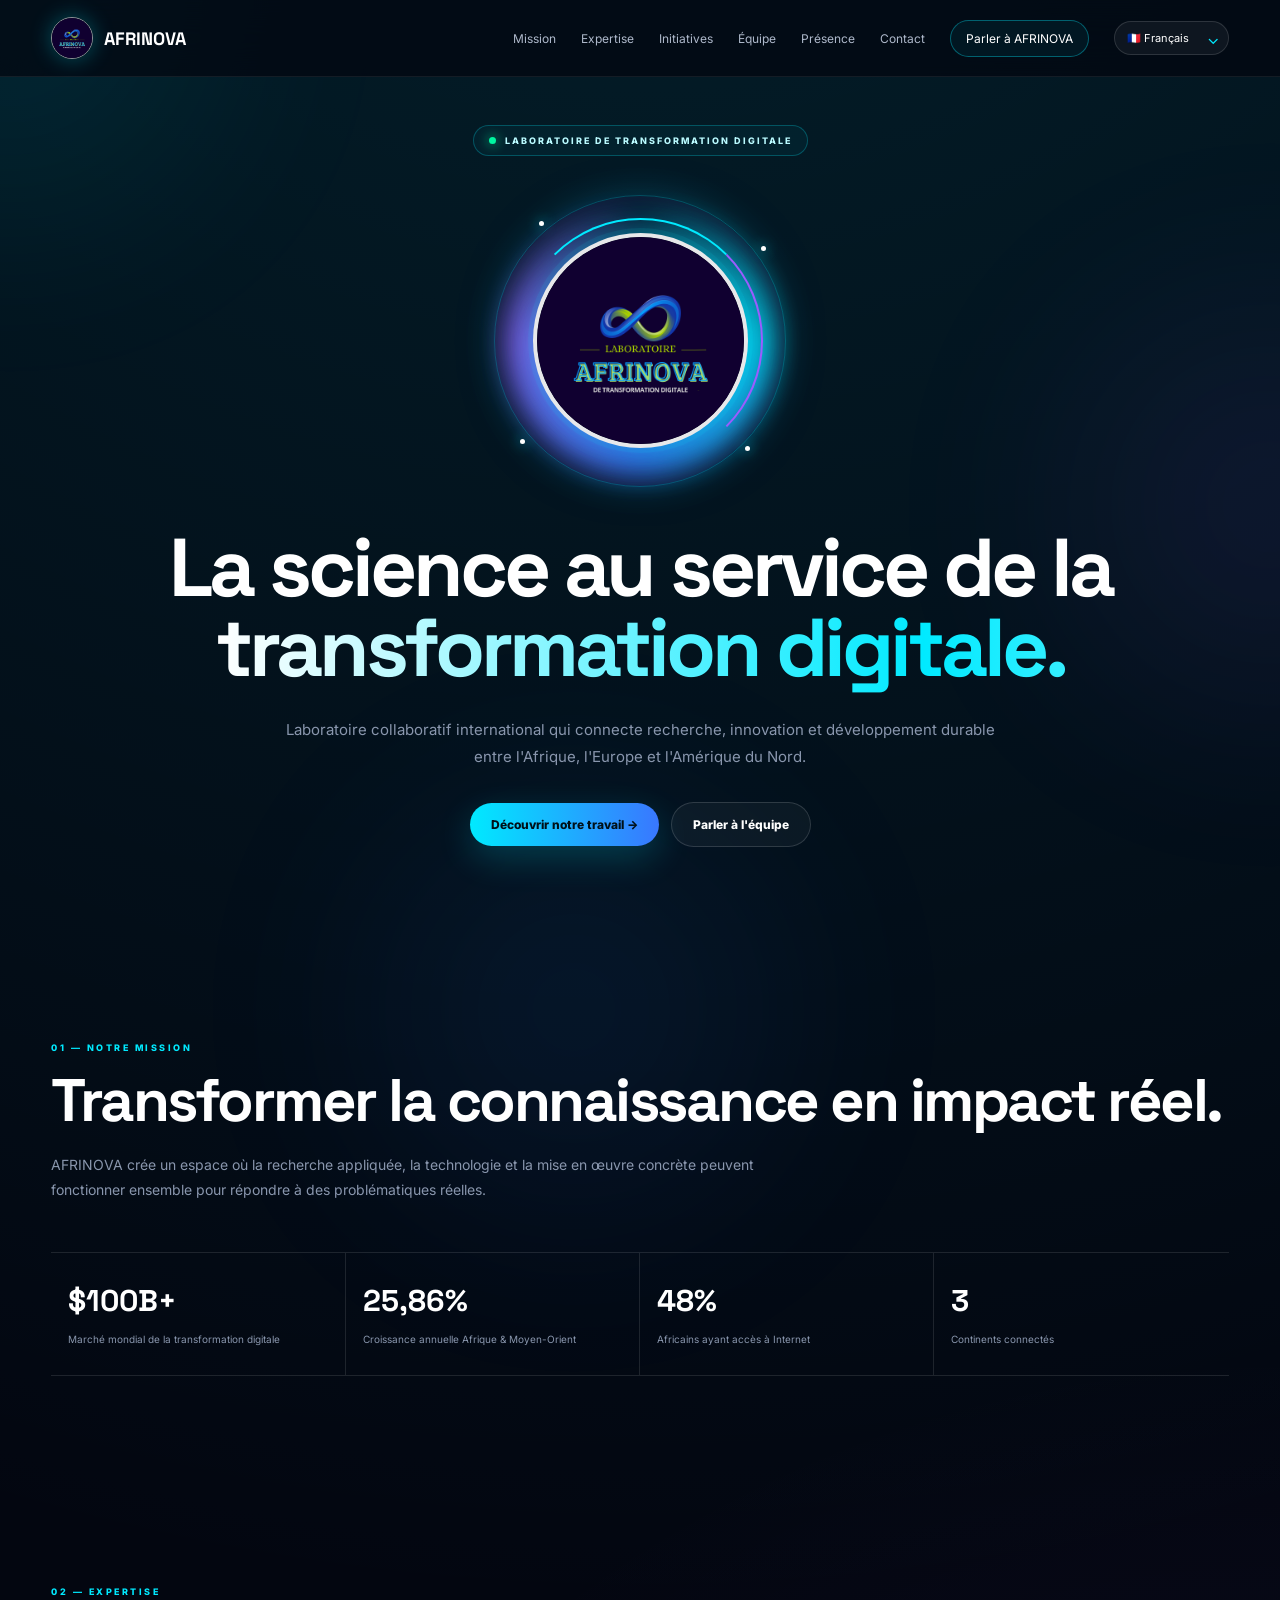
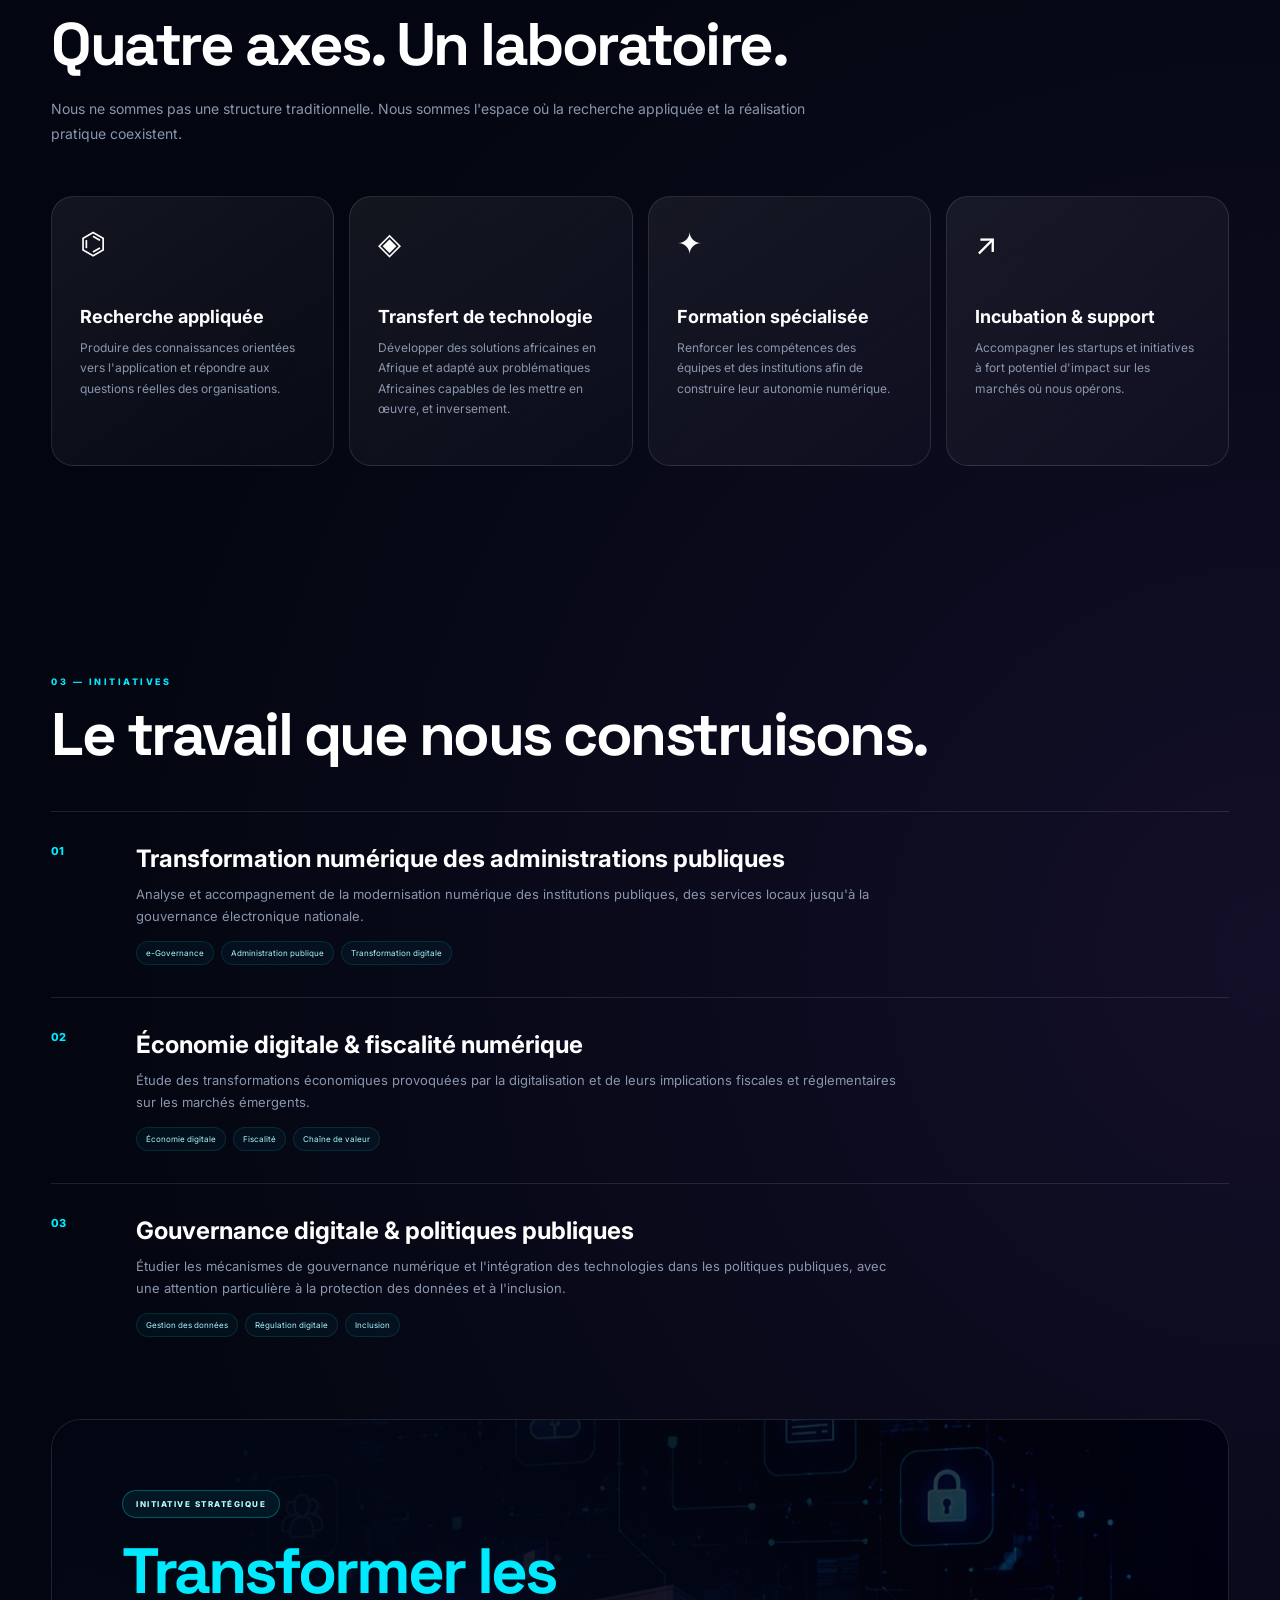
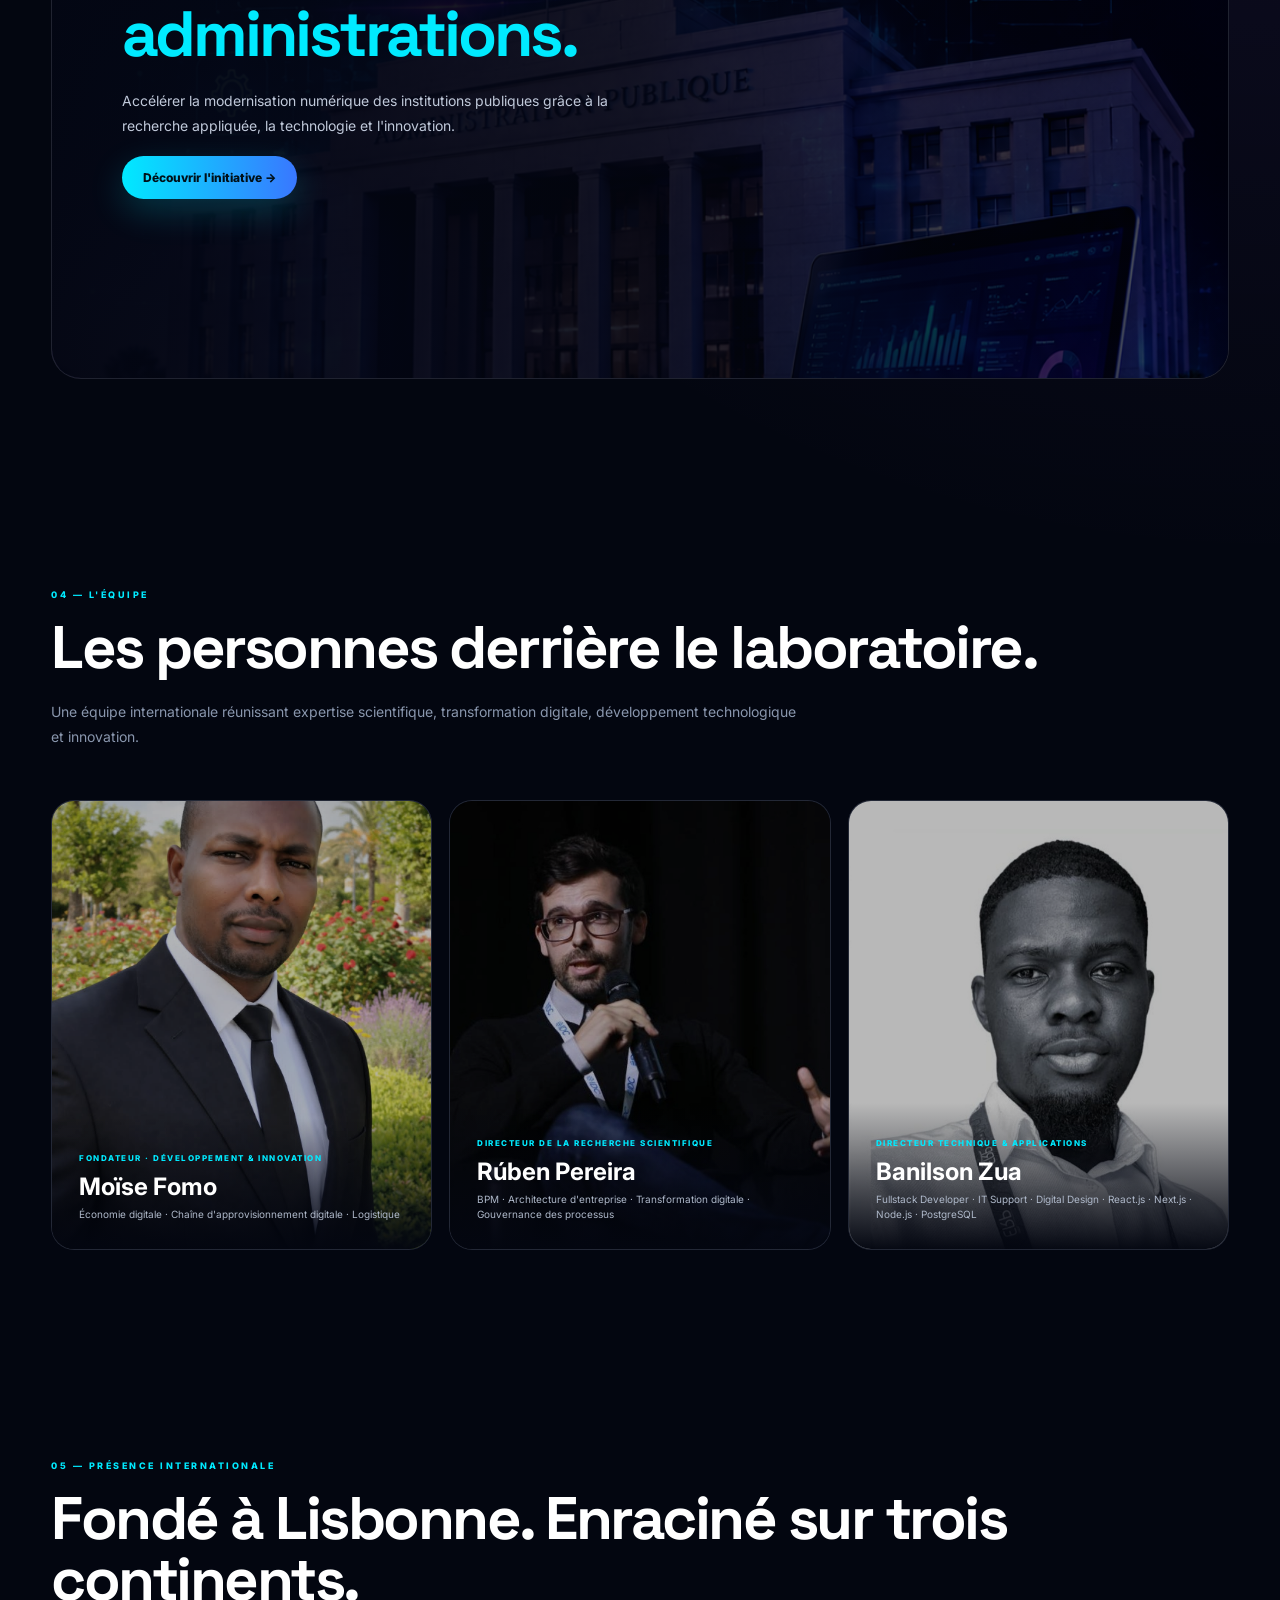
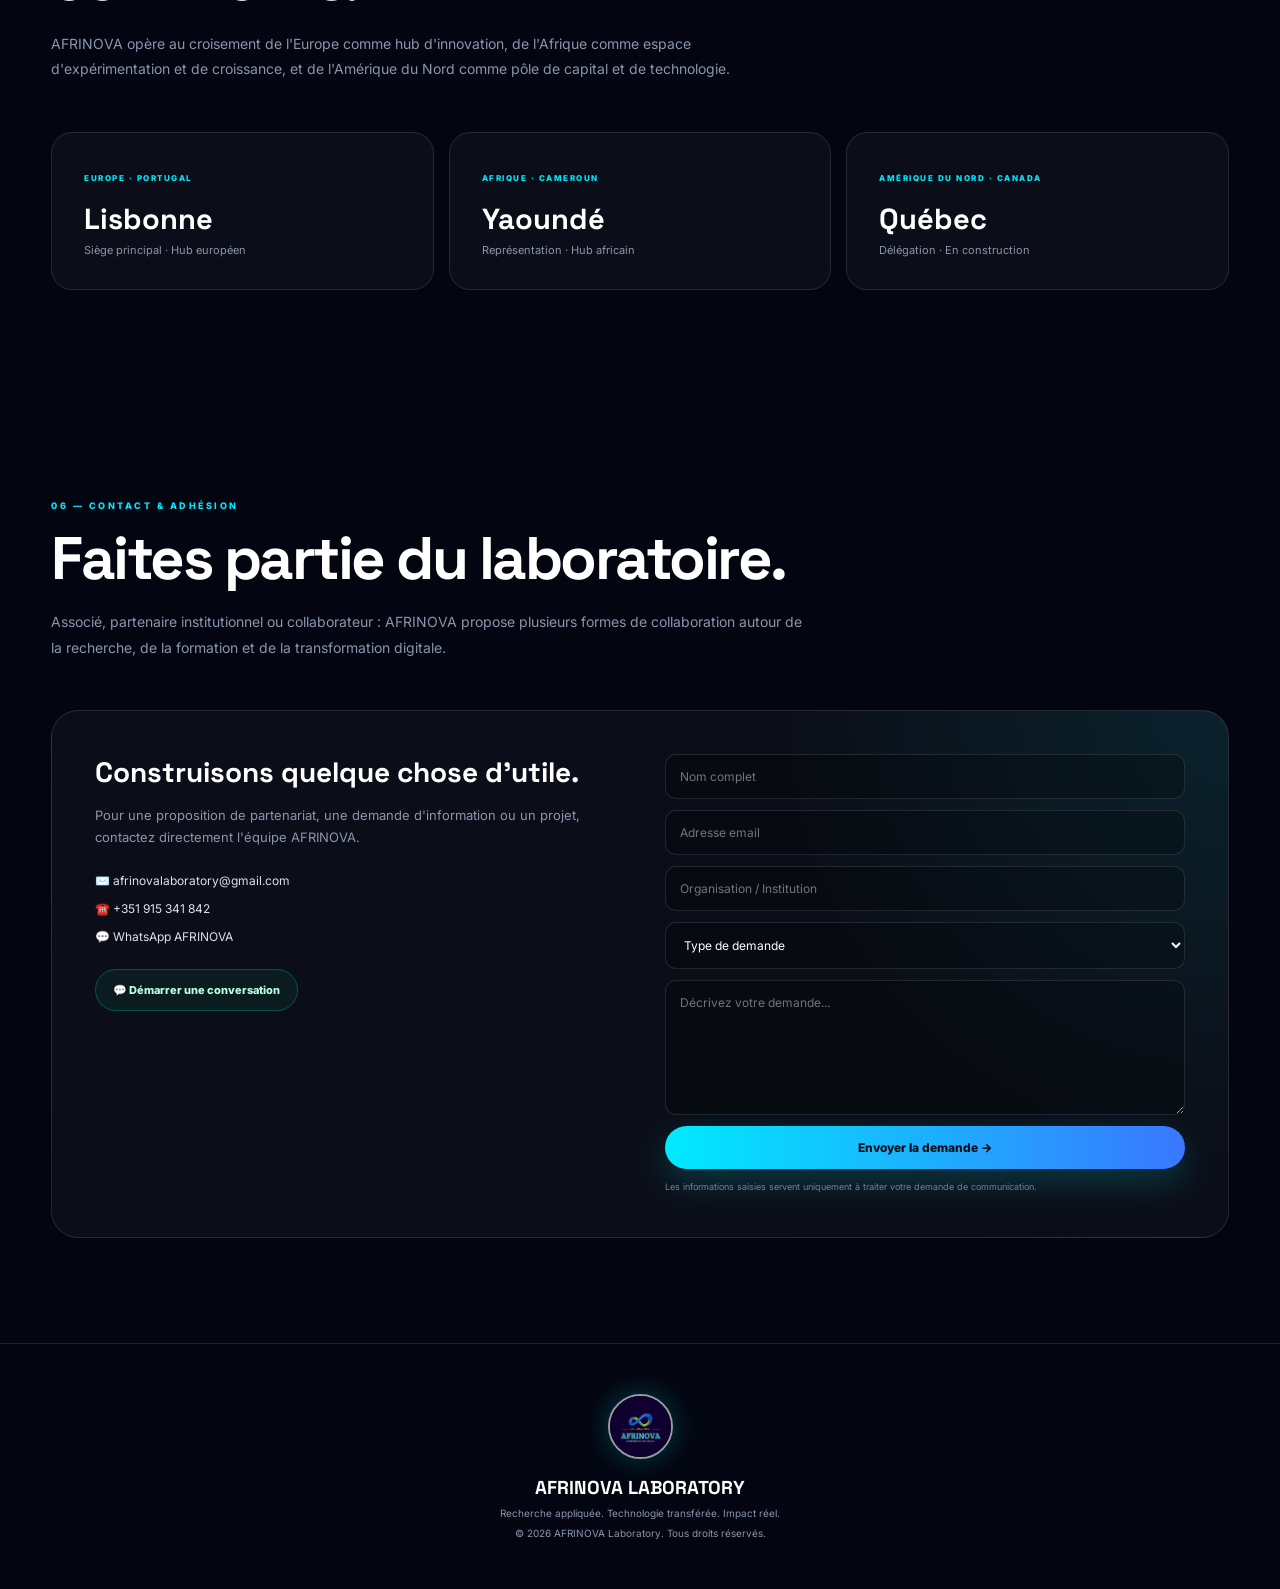
==== index.html @ 22cce9d5 "Add files via upload" ====
<!DOCTYPE html>
<html lang="fr">
<head>
<meta charset="UTF-8">
<meta name="viewport" content="width=device-width, initial-scale=1.0">
<meta name="theme-color" content="#050816">
<meta name="description" content="AFRINOVA — Laboratoire de transformation digitale, recherche appliquée, technologie et innovation.">

<title>AFRINOVA — Digital Transformation Laboratory</title>

<style>
@import url('https://fonts.googleapis.com/css2?family=Inter:wght@400;500;600;700;800;900&family=Space+Grotesk:wght@400;500;600;700&display=swap');

:root{
    --bg:#030610;
    --bg2:#071126;
    --white:#fff;
    --text:#dfe7f5;
    --muted:#8996ad;
    --cyan:#00eaff;
    --blue:#3977ff;
    --purple:#9b5cff;
    --green:#00f5a0;
    --border:rgba(255,255,255,.11);
    --glass:rgba(255,255,255,.045);
}

*{
    margin:0;
    padding:0;
    box-sizing:border-box;
}

html{
    scroll-behavior:smooth;
}

body{
    font-family:Inter,Arial,sans-serif;
    background:
        radial-gradient(circle at 50% -10%,rgba(0,234,255,.13),transparent 32%),
        radial-gradient(circle at 100% 40%,rgba(155,92,255,.10),transparent 30%),
        var(--bg);
    color:var(--white);
    overflow-x:hidden;
}

body::before{
    content:"";
    position:fixed;
    inset:0;
    pointer-events:none;
    opacity:.18;
    background-image:
        linear-gradient(rgba(255,255,255,.025) 1px,transparent 1px),
        linear-gradient(90deg,rgba(255,255,255,.025) 1px,transparent 1px);
    background-size:60px 60px;
    mask-image:linear-gradient(to bottom,black,transparent 90%);
    z-index:-5;
}

a{
    color:inherit;
    text-decoration:none;
}

button,input,textarea,select{
    font-family:inherit;
}

.container{
    width:min(1200px,92%);
    margin:auto;
}

/* ================================
   BACKGROUND
================================ */

.orb{
    position:fixed;
    width:380px;
    height:380px;
    border-radius:50%;
    filter:blur(120px);
    opacity:.09;
    pointer-events:none;
    z-index:-3;
}

.orb1{
    background:var(--cyan);
    left:-180px;
    top:-180px;
}

.orb2{
    background:var(--purple);
    right:-180px;
    top:35%;
}

.orb3{
    background:var(--blue);
    left:30%;
    bottom:-300px;
}

/* ================================
   HEADER
================================ */

header{
    position:fixed;
    top:0;
    left:0;
    width:100%;
    z-index:1000;
    background:rgba(3,6,16,.72);
    backdrop-filter:blur(22px);
    border-bottom:1px solid rgba(255,255,255,.07);
}

.nav{
    height:76px;
    width:min(1200px,92%);
    margin:auto;
    display:flex;
    align-items:center;
    justify-content:space-between;
}

.brand{
    display:flex;
    align-items:center;
    gap:11px;
    font-family:"Space Grotesk",sans-serif;
    font-size:18px;
    font-weight:800;
}

.brand img{
    width:42px;
    height:42px;
    border-radius:50%;
    object-fit:cover;
    border:1px solid rgba(255,255,255,.55);
    box-shadow:0 0 22px rgba(0,234,255,.3);
}

.nav-links{
    display:flex;
    align-items:center;
    gap:25px;
}

.nav-links a{
    font-size:12px;
    color:#aeb9cb;
    transition:.3s;
}

.nav-links a:hover{
    color:var(--cyan);
}

.nav-contact{
    padding:10px 15px;
    border-radius:30px;
    border:1px solid rgba(0,234,255,.35);
    background:rgba(0,234,255,.06);
    color:#fff!important;
}

.language{
    position:relative;
}

.language select{
    appearance:none;
    border:1px solid rgba(255,255,255,.13);
    background:rgba(255,255,255,.05);
    color:#fff;
    padding:9px 29px 9px 12px;
    border-radius:25px;
    outline:none;
    cursor:pointer;
    font-size:11px;
}

.language::after{
    content:"⌄";
    position:absolute;
    right:10px;
    top:7px;
    pointer-events:none;
    color:var(--cyan);
}

.language option{
    background:#071126;
    color:#fff;
}

.menu{
    display:none;
    font-size:28px;
    cursor:pointer;
}

/* ================================
   HERO
================================ */

.hero{
    min-height:100vh;
    display:flex;
    align-items:center;
    text-align:center;
    padding:125px 20px 90px;
    position:relative;
}

.hero-content{
    max-width:1000px;
    margin:auto;
}

.eyebrow{
    display:inline-flex;
    align-items:center;
    gap:9px;
    padding:9px 15px;
    border-radius:30px;
    border:1px solid rgba(0,234,255,.25);
    background:rgba(0,234,255,.045);
    color:#b9faff;
    font-size:9px;
    font-weight:800;
    letter-spacing:2px;
    margin-bottom:27px;
}

.live{
    width:7px;
    height:7px;
    border-radius:50%;
    background:var(--green);
    box-shadow:0 0 12px var(--green);
    animation:pulse 1.5s infinite;
}

@keyframes pulse{
    50%{
        transform:scale(1.8);
        opacity:.4;
    }
}

/* ================================
   LOGO CENTRAL
================================ */

.logo-stage{
    width:315px;
    height:315px;
    margin:0 auto 30px;
    position:relative;
    display:flex;
    justify-content:center;
    align-items:center;
    transition:.2s;
}

.logo-stage::before{
    content:"";
    position:absolute;
    width:270px;
    height:270px;
    border-radius:50%;
    background:
        conic-gradient(
            transparent,
            var(--cyan),
            var(--blue),
            var(--purple),
            transparent
        );
    filter:blur(13px);
    opacity:.82;
    animation:spin 7s linear infinite;
}

.logo-stage::after{
    content:"";
    position:absolute;
    width:290px;
    height:290px;
    border-radius:50%;
    border:1px solid rgba(0,234,255,.25);
    box-shadow:
        0 0 35px rgba(0,234,255,.16),
        inset 0 0 35px rgba(155,92,255,.12);
    animation:breathe 3.5s ease-in-out infinite;
}

@keyframes spin{
    to{
        transform:rotate(360deg);
    }
}

@keyframes breathe{
    0%,100%{
        transform:scale(1);
        opacity:.45;
    }
    50%{
        transform:scale(1.08);
        opacity:1;
    }
}

.logo-circle{
    width:215px;
    height:215px;
    border-radius:50%;
    overflow:hidden;
    position:relative;
    z-index:5;
    background:#071126;
    border:4px solid rgba(255,255,255,.9);
    box-shadow:
        0 0 0 5px rgba(0,234,255,.08),
        0 0 40px rgba(0,234,255,.4),
        0 0 80px rgba(57,119,255,.25);
    animation:floatLogo 4s ease-in-out infinite;
}

.logo-circle img{
    width:100%;
    height:100%;
    display:block;
    object-fit:cover;
    border-radius:50%;
}

.logo-ring{
    position:absolute;
    z-index:6;
    width:245px;
    height:245px;
    border-radius:50%;
    border:2px solid transparent;
    border-top-color:var(--cyan);
    border-right-color:var(--purple);
    animation:reverseSpin 5s linear infinite;
}

@keyframes reverseSpin{
    to{
        transform:rotate(-360deg);
    }
}

@keyframes floatLogo{
    0%,100%{
        transform:translateY(0);
    }
    50%{
        transform:translateY(-8px);
    }
}

.spark{
    position:absolute;
    width:5px;
    height:5px;
    border-radius:50%;
    background:#fff;
    box-shadow:0 0 13px var(--cyan);
    z-index:7;
}

.spark1{
    top:12%;
    left:18%;
    animation:spark 3s infinite;
}

.spark2{
    top:20%;
    right:10%;
    animation:spark 4s .4s infinite;
}

.spark3{
    bottom:15%;
    right:15%;
    animation:spark 3.5s 1s infinite;
}

.spark4{
    bottom:17%;
    left:12%;
    animation:spark 4s 1.4s infinite;
}

@keyframes spark{
    0%,100%{
        transform:translateY(0) scale(1);
        opacity:.35;
    }
    50%{
        transform:translateY(-13px) scale(1.7);
        opacity:1;
    }
}

.hero h1{
    font-family:"Space Grotesk",sans-serif;
    font-size:clamp(45px,7vw,82px);
    line-height:.98;
    letter-spacing:-4px;
}

.gradient-text{
    background:
        linear-gradient(
            90deg,
            #fff,
            var(--cyan),
            #fff,
            var(--purple)
        );
    background-size:250% auto;
    -webkit-background-clip:text;
    background-clip:text;
    color:transparent;
    animation:shine 6s linear infinite;
}

@keyframes shine{
    to{
        background-position:250% center;
    }
}

.hero-description{
    max-width:750px;
    margin:27px auto 0;
    color:var(--muted);
    line-height:1.8;
    font-size:15px;
}

.buttons{
    display:flex;
    justify-content:center;
    align-items:center;
    gap:12px;
    flex-wrap:wrap;
    margin-top:32px;
}

.btn{
    padding:14px 21px;
    border-radius:40px;
    font-size:12px;
    font-weight:800;
    transition:.35s;
}

.btn-primary{
    color:#001018;
    background:linear-gradient(90deg,var(--cyan),var(--blue));
    box-shadow:0 12px 35px rgba(0,234,255,.2);
}

.btn-primary:hover{
    transform:translateY(-4px);
    box-shadow:0 18px 45px rgba(0,234,255,.35);
}

.btn-secondary{
    border:1px solid rgba(255,255,255,.14);
    background:rgba(255,255,255,.04);
}

.btn-secondary:hover{
    transform:translateY(-4px);
    background:rgba(255,255,255,.08);
}

/* ================================
   SECTIONS
================================ */

section{
    width:min(1200px,92%);
    margin:auto;
    padding:105px 0;
}

.label{
    color:var(--cyan);
    font-size:9px;
    font-weight:800;
    letter-spacing:2.5px;
    margin-bottom:17px;
}

.title{
    font-family:"Space Grotesk",sans-serif;
    font-size:clamp(35px,5vw,60px);
    line-height:1.03;
    letter-spacing:-2.5px;
}

.description{
    max-width:760px;
    color:var(--muted);
    line-height:1.8;
    font-size:14px;
    margin-top:20px;
}

/* ================================
   STATS
================================ */

.stats{
    display:grid;
    grid-template-columns:repeat(4,1fr);
    margin-top:50px;
    border-top:1px solid var(--border);
    border-bottom:1px solid var(--border);
}

.stat{
    padding:28px 17px;
    border-right:1px solid var(--border);
}

.stat:last-child{
    border-right:0;
}

.stat strong{
    display:block;
    font-family:"Space Grotesk",sans-serif;
    font-size:30px;
    margin-bottom:7px;
}

.stat span{
    color:var(--muted);
    font-size:10px;
    line-height:1.5;
}

/* ================================
   CARDS
================================ */

.cards{
    display:grid;
    grid-template-columns:repeat(4,1fr);
    gap:15px;
    margin-top:50px;
}

.card{
    min-height:270px;
    padding:28px;
    position:relative;
    overflow:hidden;
    border-radius:22px;
    border:1px solid var(--border);
    background:
        linear-gradient(
            145deg,
            rgba(255,255,255,.065),
            rgba(255,255,255,.02)
        );
    transition:.4s;
}

.card:hover{
    transform:translateY(-9px);
    border-color:rgba(0,234,255,.32);
}

.card::after{
    content:"";
    position:absolute;
    width:150px;
    height:150px;
    border-radius:50%;
    background:var(--cyan);
    filter:blur(75px);
    opacity:0;
    right:-80px;
    bottom:-80px;
    transition:.5s;
}

.card:hover::after{
    opacity:.16;
}

.icon{
    font-size:30px;
    margin-bottom:45px;
}

.card h3{
    font-size:18px;
    margin-bottom:11px;
}

.card p{
    color:var(--muted);
    font-size:12px;
    line-height:1.7;
}

/* ================================
   INITIATIVES
================================ */

.initiatives{
    margin-top:45px;
}

.initiative{
    display:grid;
    grid-template-columns:65px 1fr;
    gap:20px;
    padding:32px 0;
    border-top:1px solid var(--border);
    transition:.3s;
}

.initiative:hover{
    padding-left:10px;
}

.number{
    color:var(--cyan);
    font-size:11px;
    font-weight:800;
}

.initiative h3{
    font-size:24px;
    margin-bottom:10px;
}

.initiative p{
    max-width:760px;
    color:var(--muted);
    font-size:13px;
    line-height:1.7;
}

.tags{
    display:flex;
    gap:7px;
    flex-wrap:wrap;
    margin-top:14px;
}

.tag{
    padding:6px 9px;
    border-radius:20px;
    background:rgba(0,234,255,.045);
    border:1px solid rgba(0,234,255,.12);
    color:#aaf7ff;
    font-size:8px;
}

/* ================================
   ADMINISTRATION
================================ */

.admin-feature{
    position:relative;
    min-height:560px;
    overflow:hidden;
    border-radius:30px;
    border:1px solid var(--border);
    margin-top:50px;
    background:#050816;
}

.admin-image{
    position:absolute;
    inset:0;
}

.admin-image img{
    width:100%;
    height:100%;
    object-fit:cover;
    filter:brightness(.45) contrast(1.08) saturate(.9);
    transition:1s;
}

.admin-feature:hover img{
    transform:scale(1.06);
}

.admin-overlay{
    position:absolute;
    inset:0;
    background:
        linear-gradient(
            90deg,
            rgba(3,6,18,.97),
            rgba(3,6,18,.75),
            rgba(3,6,18,.15)
        );
}

.admin-content{
    position:relative;
    z-index:2;
    max-width:690px;
    padding:70px;
}

.badge{
    display:inline-block;
    padding:8px 13px;
    border-radius:30px;
    border:1px solid rgba(0,234,255,.3);
    background:rgba(0,234,255,.07);
    color:#b9faff;
    font-size:8px;
    font-weight:800;
    letter-spacing:1.5px;
}

.admin-content h3{
    font-family:"Space Grotesk",sans-serif;
    font-size:clamp(40px,5vw,64px);
    line-height:.98;
    letter-spacing:-3px;
    margin:22px 0;
}

.admin-content h3 span{
    color:var(--cyan);
}

.admin-content p{
    color:#c0c9da;
    line-height:1.8;
    font-size:14px;
    max-width:590px;
}

/* ================================
   TEAM
================================ */

.team{
    display:grid;
    grid-template-columns:repeat(3,1fr);
    gap:17px;
    margin-top:50px;
}

.person{
    position:relative;
    min-height:450px;
    overflow:hidden;
    border-radius:23px;
    border:1px solid var(--border);
    background:#080d1d;
}

.person img{
    position:absolute;
    inset:0;
    width:100%;
    height:100%;
    object-fit:cover;
    filter:brightness(.72) saturate(.85);
    transition:.8s;
}

.person:hover img{
    transform:scale(1.07);
    filter:brightness(.9) saturate(1);
}

.person-info{
    position:absolute;
    left:0;
    right:0;
    bottom:0;
    padding:27px;
    background:linear-gradient(transparent,rgba(3,6,16,.98));
}

.person-info small{
    color:var(--cyan);
    font-size:8px;
    font-weight:800;
    letter-spacing:1.5px;
}

.person-info h3{
    font-size:24px;
    margin-top:7px;
}

.person-info p{
    color:#aeb8c9;
    font-size:10px;
    line-height:1.5;
    margin-top:6px;
}

/* ================================
   LOCATIONS
================================ */

.locations{
    display:grid;
    grid-template-columns:repeat(3,1fr);
    gap:15px;
    margin-top:50px;
}

.location{
    padding:32px;
    border-radius:21px;
    border:1px solid var(--border);
    background:rgba(255,255,255,.035);
    transition:.4s;
}

.location:hover{
    transform:translateY(-7px);
    border-color:rgba(0,234,255,.3);
}

.location small{
    color:var(--cyan);
    font-size:8px;
    font-weight:800;
    letter-spacing:1.5px;
}

.location h3{
    font-family:"Space Grotesk",sans-serif;
    font-size:29px;
    margin:15px 0 6px;
}

.location p{
    color:var(--muted);
    font-size:11px;
}

/* ================================
   CONTACT
================================ */

.contact-box{
    margin-top:50px;
    padding:43px;
    border-radius:27px;
    border:1px solid var(--border);
    background:
        radial-gradient(
            circle at top right,
            rgba(0,234,255,.09),
            transparent 35%
        ),
        rgba(255,255,255,.035);
}

.contact-grid{
    display:grid;
    grid-template-columns:1fr 1fr;
    gap:50px;
}

.contact-info h3{
    font-family:"Space Grotesk",sans-serif;
    font-size:28px;
    margin-bottom:14px;
}

.contact-info > p{
    color:var(--muted);
    font-size:13px;
    line-height:1.7;
}

.contact-links{
    display:flex;
    flex-direction:column;
    gap:13px;
    margin-top:25px;
}

.contact-links a{
    color:#d9e1ef;
    font-size:12px;
}

.contact-links a:hover{
    color:var(--cyan);
}

.whatsapp{
    display:inline-flex;
    margin-top:25px;
    padding:13px 17px;
    border-radius:30px;
    border:1px solid rgba(0,245,160,.25);
    background:rgba(0,245,160,.06);
    color:#baffdf;
    font-size:11px;
    font-weight:800;
    transition:.3s;
}

.whatsapp:hover{
    transform:translateY(-3px);
    background:rgba(0,245,160,.12);
}

.form{
    display:flex;
    flex-direction:column;
    gap:11px;
}

.form input,
.form textarea,
.form select{
    width:100%;
    padding:14px;
    border-radius:11px;
    border:1px solid rgba(255,255,255,.11);
    background:rgba(0,0,0,.25);
    color:#fff;
    outline:none;
    font-size:12px;
}

.form textarea{
    min-height:135px;
    resize:vertical;
}

.form input:focus,
.form textarea:focus,
.form select:focus{
    border-color:var(--cyan);
    box-shadow:0 0 0 3px rgba(0,234,255,.05);
}

.form option{
    background:#071126;
}

.form button{
    border:none;
    cursor:pointer;
}

/* ================================
   FOOTER
================================ */

footer{
    border-top:1px solid var(--border);
    padding:50px 20px;
    text-align:center;
}

.footer-logo{
    width:65px;
    height:65px;
    border-radius:50%;
    object-fit:cover;
    border:2px solid rgba(255,255,255,.6);
    box-shadow:0 0 28px rgba(0,234,255,.25);
}

footer h3{
    font-family:"Space Grotesk",sans-serif;
    margin-top:13px;
}

footer p{
    color:var(--muted);
    font-size:10px;
    margin-top:8px;
}

/* ================================
   REVEAL
================================ */

.reveal{
    opacity:0;
    transform:translateY(35px);
    transition:opacity .8s ease,transform .8s ease;
}

.reveal.active{
    opacity:1;
    transform:translateY(0);
}

/* ================================
   MOBILE
================================ */

@media(max-width:950px){

    .nav-links{
        position:absolute;
        top:76px;
        left:0;
        width:100%;
        display:none;
        flex-direction:column;
        padding:25px;
        background:rgba(3,6,16,.98);
        border-bottom:1px solid var(--border);
    }

    .nav-links.active{
        display:flex;
    }

    .menu{
        display:block;
    }

    .nav-contact{
        display:none;
    }

    .stats,
    .cards{
        grid-template-columns:repeat(2,1fr);
    }

    .team,
    .locations{
        grid-template-columns:1fr;
    }

    .contact-grid{
        grid-template-columns:1fr;
    }
}

@media(max-width:600px){

    .nav{
        height:68px;
    }

    .nav-links{
        top:68px;
    }

    .hero{
        padding-top:105px;
    }

    .logo-stage{
        width:275px;
        height:275px;
    }

    .logo-stage::before{
        width:225px;
        height:225px;
    }

    .logo-stage::after{
        width:250px;
        height:250px;
    }

    .logo-circle{
        width:185px;
        height:185px;
    }

    .logo-ring{
        width:210px;
        height:210px;
    }

    .hero h1{
        font-size:44px;
        letter-spacing:-2.5px;
    }

    section{
        padding:80px 0;
    }

    .stats,
    .cards{
        grid-template-columns:1fr;
    }

    .stat{
        border-right:0;
        border-bottom:1px solid var(--border);
    }

    .stat:last-child{
        border-bottom:0;
    }

    .initiative{
        grid-template-columns:40px 1fr;
    }

    .initiative h3{
        font-size:21px;
    }

    .admin-feature{
        min-height:680px;
    }

    .admin-content{
        padding:50px 25px;
    }

    .admin-content h3{
        font-size:44px;
    }

    .contact-box{
        padding:25px;
    }

    .language select{
        padding:8px 24px 8px 9px;
    }
}

@media(prefers-reduced-motion:reduce){

    *,
    *::before,
    *::after{
        animation-duration:.01ms!important;
        animation-iteration-count:1!important;
        scroll-behavior:auto!important;
        transition-duration:.01ms!important;
    }
}
</style>
</head>

<body>

<div class="orb orb1"></div>
<div class="orb orb2"></div>
<div class="orb orb3"></div>

<!-- ================================
     HEADER
================================ -->

<header>

<nav class="nav">

<a href="#accueil" class="brand">
    <img src="logo2.jpg" alt="AFRINOVA">
    <span>AFRINOVA</span>
</a>

<div class="nav-links" id="navLinks">

<a href="#mission" data-i18n="navMission">
    Mission
</a>

<a href="#expertise" data-i18n="navExpertise">
    Expertise
</a>

<a href="#initiatives" data-i18n="navInitiatives">
    Initiatives
</a>

<a href="#equipe" data-i18n="navTeam">
    Équipe
</a>

<a href="#presence" data-i18n="navPresence">
    Présence
</a>

<a href="#contact" data-i18n="navContact">
    Contact
</a>

<a href="#contact" class="nav-contact" data-i18n="navTalk">
    Parler à AFRINOVA
</a>

<div class="language">
<select id="languageSelect" onchange="changeLanguage(this.value)">
<option value="fr">🇫🇷 Français</option>
<option value="en">🇬🇧 English</option>
<option value="es">🇪🇸 Español</option>
<option value="pt">🇵🇹 Português</option>
</select>
</div>

</div>

<div class="menu" onclick="toggleMenu()">
☰
</div>

</nav>

</header>


<!-- ================================
     HERO
================================ -->

<main>

<section class="hero" id="accueil">

<div class="hero-content">

<div class="eyebrow">
<span class="live"></span>
<span data-i18n="eyebrow">
LABORATOIRE DE TRANSFORMATION DIGITALE
</span>
</div>


<div class="logo-stage" id="logoStage">

<span class="spark spark1"></span>
<span class="spark spark2"></span>
<span class="spark spark3"></span>
<span class="spark spark4"></span>

<div class="logo-ring"></div>

<div class="logo-circle">

<img src="logo2.jpg" alt="AFRINOVA Laboratory">

</div>

</div>


<h1>
<span data-i18n="heroTitle1">
La science au service de la
</span>

<br>

<span class="gradient-text" data-i18n="heroTitle2">
transformation digitale.
</span>
</h1>


<p class="hero-description" data-i18n="heroDescription">

Laboratoire collaboratif international qui connecte
recherche, innovation et développement durable entre
l'Afrique, l'Europe et l'Amérique du Nord.

</p>


<div class="buttons">

<a href="#expertise" class="btn btn-primary" data-i18n="heroButton">
Découvrir notre travail →
</a>

<a href="#contact" class="btn btn-secondary" data-i18n="heroButton2">
Parler à l'équipe
</a>

</div>

</div>

</section>


<!-- ================================
     MISSION
================================ -->

<section id="mission" class="reveal">

<div class="label" data-i18n="missionLabel">
01 — NOTRE MISSION
</div>

<h2 class="title" data-i18n="missionTitle">
Transformer la connaissance en impact réel.
</h2>

<p class="description" data-i18n="missionDescription">

AFRINOVA crée un espace où la recherche appliquée,
la technologie et la mise en œuvre concrète peuvent
fonctionner ensemble pour répondre à des problématiques
réelles.

</p>


<div class="stats">

<div class="stat">
<strong>$100B+</strong>
<span data-i18n="stat1">Marché mondial de la transformation digitale</span>
</div>

<div class="stat">
<strong>25,86%</strong>
<span data-i18n="stat2">Croissance annuelle Afrique & Moyen-Orient</span>
</div>

<div class="stat">
<strong>48%</strong>
<span data-i18n="stat3">Africains ayant accès à Internet</span>
</div>

<div class="stat">
<strong>3</strong>
<span data-i18n="stat4">Continents connectés</span>
</div>

</div>

</section>


<!-- ================================
     EXPERTISE
================================ -->

<section id="expertise" class="reveal">

<div class="label" data-i18n="expertiseLabel">
02 — EXPERTISE
</div>

<h2 class="title" data-i18n="expertiseTitle">
Quatre axes. Un laboratoire.
</h2>

<p class="description" data-i18n="expertiseDescription">

Nous ne sommes pas une structure traditionnelle.
Nous sommes l'espace où la recherche appliquée
et la réalisation pratique coexistent.

</p>


<div class="cards">

<article class="card">

<div class="icon">⌬</div>

<h3 data-i18n="card1Title">
Recherche appliquée
</h3>

<p data-i18n="card1Text">

Produire des connaissances orientées vers
l'application et répondre aux questions réelles
des organisations.

</p>

</article>


<article class="card">

<div class="icon">◈</div>

<h3 data-i18n="card2Title">
Transfert de technologie
</h3>

<p data-i18n="card2Text">

   Développer des solutions Africaines en Afrique et adapté aux problématiques Africaines capables de les mettre en œuvre, et inversement

</p>

</article>


<article class="card">

<div class="icon">✦</div>

<h3 data-i18n="card3Title">
Formation spécialisée
</h3>

<p data-i18n="card3Text">

Renforcer les compétences des équipes et des
institutions afin de construire leur autonomie
numérique.

</p>

</article>


<article class="card">

<div class="icon">↗</div>

<h3 data-i18n="card4Title">
Incubation & support
</h3>

<p data-i18n="card4Text">

Accompagner les startups et initiatives à fort
potentiel d'impact sur les marchés où nous opérons.

</p>

</article>

</div>

</section>


<!-- ================================
     INITIATIVES
================================ -->

<section id="initiatives" class="reveal">

<div class="label" data-i18n="initiativeLabel">
03 — INITIATIVES
</div>

<h2 class="title" data-i18n="initiativeTitle">
Le travail que nous construisons.
</h2>


<div class="initiatives">

<article class="initiative">

<div class="number">01</div>

<div>

<h3 data-i18n="initiative1Title">
Transformation numérique des administrations publiques
</h3>

<p data-i18n="initiative1Text">

Analyse et accompagnement de la modernisation
numérique des institutions publiques, des services
locaux jusqu'à la gouvernance électronique nationale.

</p>

<div class="tags">

<span class="tag" data-i18n="tag1">
e-Governance
</span>

<span class="tag" data-i18n="tag2">
Administration publique
</span>

<span class="tag" data-i18n="tag3">
Transformation digitale
</span>

</div>

</div>

</article>


<article class="initiative">

<div class="number">02</div>

<div>

<h3 data-i18n="initiative2Title">
Économie digitale & fiscalité numérique
</h3>

<p data-i18n="initiative2Text">

Étude des transformations économiques provoquées
par la digitalisation et de leurs implications fiscales
et réglementaires sur les marchés émergents.

</p>

<div class="tags">

<span class="tag" data-i18n="tag4">
Économie digitale
</span>

<span class="tag" data-i18n="tag5">
Fiscalité
</span>

<span class="tag" data-i18n="tag6">
Chaîne de valeur
</span>

</div>

</div>

</article>


<article class="initiative">

<div class="number">03</div>

<div>

<h3 data-i18n="initiative3Title">
Gouvernance digitale & politiques publiques
</h3>

<p data-i18n="initiative3Text">

Étudier les mécanismes de gouvernance numérique
et l'intégration des technologies dans les politiques
publiques, avec une attention particulière à la
protection des données et à l'inclusion.

</p>

<div class="tags">

<span class="tag" data-i18n="tag7">
Gestion des données
</span>

<span class="tag" data-i18n="tag8">
Régulation digitale
</span>

<span class="tag" data-i18n="tag9">
Inclusion
</span>

</div>

</div>

</article>

</div>


<!-- ================================
     ADMINISTRATION PHOTO
================================ -->

<div class="admin-feature">

<div class="admin-image">

<img
src="Ad.jpg"
alt="Transformation numérique des administrations publiques"
>

</div>

<div class="admin-overlay"></div>

<div class="admin-content">

<div class="badge" data-i18n="adminBadge">
INITIATIVE STRATÉGIQUE
</div>

<h3>

<span data-i18n="adminTitle1">
Transformer les
</span>

<br>

<span data-i18n="adminTitle2">
administrations.
</span>

</h3>

<p data-i18n="adminText">

Accélérer la modernisation numérique des institutions
publiques grâce à la recherche appliquée, la technologie
et l'innovation.

</p>

<div style="margin-top:28px;">

<a href="#contact" class="btn btn-primary" data-i18n="adminButton">
Découvrir l'initiative →
</a>

</div>

</div>

</div>

</section>


<!-- ================================
     TEAM
================================ -->

<section id="equipe" class="reveal">

<div class="label" data-i18n="teamLabel">
04 — L'ÉQUIPE
</div>

<h2 class="title" data-i18n="teamTitle">
Les personnes derrière le laboratoire.
</h2>

<p class="description" data-i18n="teamDescription">

Une équipe internationale réunissant expertise scientifique,
transformation digitale, développement technologique et
innovation.

</p>


<div class="team">


<article class="person">

<img src="images1.jpg" alt="Moïse Fomo">

<div class="person-info">

<small data-i18n="moiseRole">
FONDATEUR · DÉVELOPPEMENT & INNOVATION
</small>

<h3>
Moïse Fomo
</h3>

<p data-i18n="moiseText">
Économie digitale · Chaîne d'approvisionnement digitale · Logistique
</p>

</div>

</article>


<article class="person">

<img src="images2.jpg" alt="Rúben Pereira">

<div class="person-info">

<small data-i18n="rubenRole">
DIRECTEUR DE LA RECHERCHE SCIENTIFIQUE
</small>

<h3>
Rúben Pereira
</h3>

<p data-i18n="rubenText">
BPM · Architecture d'entreprise · Transformation digitale · Gouvernance des processus
</p>

</div>

</article>


<article class="person">

<img src="images3.jpg" alt="Banilson Zua">

<div class="person-info">

<small data-i18n="banilsonRole">
DIRECTEUR TECHNIQUE & APPLICATIONS
</small>

<h3>
Banilson Zua
</h3>

<p data-i18n="banilsonText">
Fullstack Developer · IT Support · Digital Design · React.js · Next.js · Node.js · PostgreSQL
</p>

</div>

</article>

</div>

</section>


<!-- ================================
     PRESENCE
================================ -->

<section id="presence" class="reveal">

<div class="label" data-i18n="presenceLabel">
05 — PRÉSENCE INTERNATIONALE
</div>

<h2 class="title" data-i18n="presenceTitle">
Fondé à Lisbonne. Enraciné sur trois continents.
</h2>

<p class="description" data-i18n="presenceDescription">

AFRINOVA opère au croisement de l'Europe comme hub
d'innovation, de l'Afrique comme espace d'expérimentation
et de croissance, et de l'Amérique du Nord comme pôle
de capital et de technologie.

</p>


<div class="locations">

<article class="location">

<small data-i18n="lisbonRegion">
EUROPE · PORTUGAL
</small>

<h3>
Lisbonne
</h3>

<p data-i18n="lisbonText">
Siège principal · Hub européen
</p>

</article>


<article class="location">

<small data-i18n="yaoundeRegion">
AFRIQUE · CAMEROUN
</small>

<h3>
Yaoundé
</h3>

<p data-i18n="yaoundeText">
Représentation · Hub africain
</p>

</article>


<article class="location">

<small data-i18n="quebecRegion">
AMÉRIQUE DU NORD · CANADA
</small>

<h3>
Québec
</h3>

<p data-i18n="quebecText">
Délégation · En construction
</p>

</article>

</div>

</section>


<!-- ================================
     CONTACT
================================ -->

<section id="contact" class="reveal">

<div class="label" data-i18n="contactLabel">
06 — CONTACT & ADHÉSION
</div>

<h2 class="title" data-i18n="contactTitle">
Faites partie du laboratoire.
</h2>

<p class="description" data-i18n="contactDescription">

Associé, partenaire institutionnel ou collaborateur :
AFRINOVA propose plusieurs formes de collaboration
autour de la recherche, de la formation et de la transformation digitale.

</p>


<div class="contact-box">

<div class="contact-grid">


<div class="contact-info">

<h3 data-i18n="contactHeading">
Construisons quelque chose d'utile.
</h3>

<p data-i18n="contactText">

Pour une proposition de partenariat, une demande
d'information ou un projet, contactez directement
l'équipe AFRINOVA.

</p>


<div class="contact-links">

<a href="mailto:afrinovalaboratory@gmail.com">
✉️ afrinovalaboratory@gmail.com
</a>

<a href="tel:+351915341842">
☎️ +351 915 341 842
</a>

<a href="https://wa.me/351915341842" target="_blank">
💬 WhatsApp AFRINOVA
</a>

</div>


<a
href="https://wa.me/351915341842?text=Bonjour%20AFRINOVA%2C%20je%20souhaite%20discuter%20d%27une%20collaboration."
target="_blank"
class="whatsapp"
data-i18n="whatsapp">
💬 Démarrer une conversation
</a>

</div>


<form class="form" onsubmit="sendForm(event)">

<input
id="name"
type="text"
placeholder="Nom complet"
data-placeholder="namePlaceholder"
required
>

<input
id="email"
type="email"
placeholder="Adresse email"
data-placeholder="emailPlaceholder"
required
>

<input
id="organization"
type="text"
placeholder="Organisation / Institution"
data-placeholder="organizationPlaceholder"
>

<select id="request" required>

<option value="" data-i18n="requestDefault">
Type de demande
</option>

<option value="Association" data-i18n="request1">
Association
</option>

<option value="Partenariat institutionnel" data-i18n="request2">
Partenariat institutionnel
</option>

<option value="Recherche" data-i18n="request3">
Recherche
</option>

<option value="Formation" data-i18n="request4">
Formation
</option>

<option value="Projet" data-i18n="request5">
Projet
</option>

<option value="Autre" data-i18n="request6">
Autre
</option>

</select>


<textarea
id="message"
placeholder="Décrivez votre demande..."
data-placeholder="messagePlaceholder"
required
></textarea>


<button
type="submit"
class="btn btn-primary"
data-i18n="formButton"
>
Envoyer la demande →
</button>


<small
style="
color:#748198;
font-size:9px;
line-height:1.6;
"
data-i18n="formNote"
>

Les informations saisies servent uniquement
à traiter votre demande de communication.

</small>

</form>

</div>

</div>

</section>

</main>


<!-- ================================
     FOOTER
================================ -->

<footer>

<img
src="logo2.jpg"
class="footer-logo"
alt="AFRINOVA"
>

<h3>
AFRINOVA LABORATORY
</h3>

<p data-i18n="footerText">
Recherche appliquée. Technologie transférée. Impact réel.
</p>

<p>
© 2026 AFRINOVA Laboratory. <span data-i18n="rights">Tous droits réservés.</span>
</p>

</footer>


<script>

/* =========================================================
   TRADUCTIONS
========================================================= */

const translations = {

fr:{

navMission:"Mission",
navExpertise:"Expertise",
navInitiatives:"Initiatives",
navTeam:"Équipe",
navPresence:"Présence",
navContact:"Contact",
navTalk:"Parler à AFRINOVA",

eyebrow:"LABORATOIRE DE TRANSFORMATION DIGITALE",

heroTitle1:"La science au service de la",
heroTitle2:"transformation digitale.",

heroDescription:"Laboratoire collaboratif international qui connecte recherche, innovation et développement durable entre l'Afrique, l'Europe et l'Amérique du Nord.",

heroButton:"Découvrir notre travail →",
heroButton2:"Parler à l'équipe",

missionLabel:"01 — NOTRE MISSION",
missionTitle:"Transformer la connaissance en impact réel.",
missionDescription:"AFRINOVA crée un espace où la recherche appliquée, la technologie et la mise en œuvre concrète peuvent fonctionner ensemble pour répondre à des problématiques réelles.",

stat1:"Marché mondial de la transformation digitale",
stat2:"Croissance annuelle Afrique & Moyen-Orient",
stat3:"Africains ayant accès à Internet",
stat4:"Continents connectés",

expertiseLabel:"02 — EXPERTISE",
expertiseTitle:"Quatre axes. Un laboratoire.",
expertiseDescription:"Nous ne sommes pas une structure traditionnelle. Nous sommes l'espace où la recherche appliquée et la réalisation pratique coexistent.",

card1Title:"Recherche appliquée",
card1Text:"Produire des connaissances orientées vers l'application et répondre aux questions réelles des organisations.",

card2Title:"Transfert de technologie",
card2Text:"Développer des solutions africaines en Afrique et adapté aux problématiques Africaines capables de les mettre en œuvre, et inversement.",

card3Title:"Formation spécialisée",
card3Text:"Renforcer les compétences des équipes et des institutions afin de construire leur autonomie numérique.",

card4Title:"Incubation & support",
card4Text:"Accompagner les startups et initiatives à fort potentiel d'impact sur les marchés où nous opérons.",

initiativeLabel:"03 — INITIATIVES",
initiativeTitle:"Le travail que nous construisons.",

initiative1Title:"Transformation numérique des administrations publiques",
initiative1Text:"Analyse et accompagnement de la modernisation numérique des institutions publiques, des services locaux jusqu'à la gouvernance électronique nationale.",

initiative2Title:"Économie digitale & fiscalité numérique",
initiative2Text:"Étude des transformations économiques provoquées par la digitalisation et de leurs implications fiscales et réglementaires sur les marchés émergents.",

initiative3Title:"Gouvernance digitale & politiques publiques",
initiative3Text:"Étudier les mécanismes de gouvernance numérique et l'intégration des technologies dans les politiques publiques, avec une attention particulière à la protection des données et à l'inclusion.",

tag1:"e-Governance",
tag2:"Administration publique",
tag3:"Transformation digitale",
tag4:"Économie digitale",
tag5:"Fiscalité",
tag6:"Chaîne de valeur",
tag7:"Gestion des données",
tag8:"Régulation digitale",
tag9:"Inclusion",

adminBadge:"INITIATIVE STRATÉGIQUE",
adminTitle1:"Transformer les",
adminTitle2:"administrations.",
adminText:"Accélérer la modernisation numérique des institutions publiques grâce à la recherche appliquée, la technologie et l'innovation.",
adminButton:"Découvrir l'initiative →",

teamLabel:"04 — L'ÉQUIPE",
teamTitle:"Les personnes derrière le laboratoire.",
teamDescription:"Une équipe internationale réunissant expertise scientifique, transformation digitale, développement technologique et innovation.",

moiseRole:"FONDATEUR · DÉVELOPPEMENT & INNOVATION",
moiseText:"Économie digitale · Chaîne d'approvisionnement digitale · Logistique",

rubenRole:"DIRECTEUR DE LA RECHERCHE SCIENTIFIQUE",
rubenText:"BPM · Architecture d'entreprise · Transformation digitale · Gouvernance des processus",

banilsonRole:"DIRECTEUR TECHNIQUE & APPLICATIONS",
banilsonText:"Fullstack Developer · IT Support · Digital Design · React.js · Next.js · Node.js · PostgreSQL",

presenceLabel:"05 — PRÉSENCE INTERNATIONALE",
presenceTitle:"Fondé à Lisbonne. Enraciné sur trois continents.",
presenceDescription:"AFRINOVA opère au croisement de l'Europe comme hub d'innovation, de l'Afrique comme espace d'expérimentation et de croissance, et de l'Amérique du Nord comme pôle de capital et de technologie.",

lisbonRegion:"EUROPE · PORTUGAL",
lisbonText:"Siège principal · Hub européen",

yaoundeRegion:"AFRIQUE · CAMEROUN",
yaoundeText:"Représentation · Hub africain",

quebecRegion:"AMÉRIQUE DU NORD · CANADA",
quebecText:"Délégation · En construction",

contactLabel:"06 — CONTACT & ADHÉSION",
contactTitle:"Faites partie du laboratoire.",
contactDescription:"Associé, partenaire institutionnel ou collaborateur : AFRINOVA propose plusieurs formes de collaboration autour de la recherche, de la formation et de la transformation digitale.",

contactHeading:"Construisons quelque chose d'utile.",
contactText:"Pour une proposition de partenariat, une demande d'information ou un projet, contactez directement l'équipe AFRINOVA.",

whatsapp:"💬 Démarrer une conversation",

namePlaceholder:"Nom complet",
emailPlaceholder:"Adresse email",
organizationPlaceholder:"Organisation / Institution",
messagePlaceholder:"Décrivez votre demande...",

requestDefault:"Type de demande",
request1:"Association",
request2:"Partenariat institutionnel",
request3:"Recherche",
request4:"Formation",
request5:"Projet",
request6:"Autre",

formButton:"Envoyer la demande →",
formNote:"Les informations saisies servent uniquement à traiter votre demande de communication.",

footerText:"Recherche appliquée. Technologie transférée. Impact réel.",
rights:"Tous droits réservés."

},


en:{

navMission:"Mission",
navExpertise:"Expertise",
navInitiatives:"Initiatives",
navTeam:"Team",
navPresence:"Presence",
navContact:"Contact",
navTalk:"Talk to AFRINOVA",

eyebrow:"DIGITAL TRANSFORMATION LABORATORY",

heroTitle1:"Science in service of",
heroTitle2:"digital transformation.",

heroDescription:"An international collaborative laboratory connecting research, innovation and sustainable development across Africa, Europe and North America.",

heroButton:"Discover our work →",
heroButton2:"Talk to our team",

missionLabel:"01 — OUR MISSION",
missionTitle:"Turning knowledge into real impact.",
missionDescription:"AFRINOVA creates a space where applied research, technology and practical implementation work together to address real-world challenges.",

stat1:"Global digital transformation market",
stat2:"Annual Africa & Middle East growth",
stat3:"Africans with Internet access",
stat4:"Connected continents",

expertiseLabel:"02 — EXPERTISE",
expertiseTitle:"Four pillars. One laboratory.",
expertiseDescription:"We are not a traditional organization. We are a space where applied research and practical implementation coexist.",

card1Title:"Applied research",
card1Text:"Producing knowledge focused on application and answering the real questions faced by organizations.",

card2Title:"Technology transfer",
card2Text:"Connecting solutions developed in Europe with African contexts capable of implementing them, and vice versa.",

card3Title:"Specialized training",
card3Text:"Strengthening the capabilities of teams and institutions to build their digital autonomy.",

card4Title:"Incubation & support",
card4Text:"Supporting startups and high-impact initiatives in the markets where we operate.",

initiativeLabel:"03 — INITIATIVES",
initiativeTitle:"The work we are building.",

initiative1Title:"Digital transformation of public administrations",
initiative1Text:"Analysis and support for the digital modernization of public institutions, from local services to national e-Governance.",

initiative2Title:"Digital economy & digital taxation",
initiative2Text:"Studying the economic transformations caused by digitalization and their fiscal and regulatory implications in emerging markets.",

initiative3Title:"Digital governance & public policy",
initiative3Text:"Studying digital governance mechanisms and the integration of technology into public policy, with particular attention to data protection and inclusion.",

tag1:"e-Governance",
tag2:"Public administration",
tag3:"Digital transformation",
tag4:"Digital economy",
tag5:"Taxation",
tag6:"Value chain",
tag7:"Data management",
tag8:"Digital regulation",
tag9:"Inclusion",

adminBadge:"STRATEGIC INITIATIVE",
adminTitle1:"Transforming",
adminTitle2:"administrations.",
adminText:"Accelerating the digital modernization of public institutions through applied research, technology and innovation.",
adminButton:"Discover the initiative →",

teamLabel:"04 — THE TEAM",
teamTitle:"The people behind the laboratory.",
teamDescription:"An international team combining scientific expertise, digital transformation, technology development and innovation.",

moiseRole:"FOUNDER · DEVELOPMENT & INNOVATION",
moiseText:"Digital economy · Digital supply chain · Logistics",

rubenRole:"DIRECTOR OF SCIENTIFIC RESEARCH",
rubenText:"BPM · Enterprise architecture · Digital transformation · Process governance",

banilsonRole:"TECHNICAL & APPLICATIONS DIRECTOR",
banilsonText:"Fullstack Developer · IT Support · Digital Design · React.js · Next.js · Node.js · PostgreSQL",

presenceLabel:"05 — INTERNATIONAL PRESENCE",
presenceTitle:"Founded in Lisbon. Rooted across three continents.",
presenceDescription:"AFRINOVA operates at the intersection of Europe as an innovation hub, Africa as a space for experimentation and growth, and North America as a center of capital and technology.",

lisbonRegion:"EUROPE · PORTUGAL",
lisbonText:"Headquarters · European hub",

yaoundeRegion:"AFRICA · CAMEROON",
yaoundeText:"Representation · African hub",

quebecRegion:"NORTH AMERICA · CANADA",
quebecText:"Delegation · Under construction",

contactLabel:"06 — CONTACT & MEMBERSHIP",
contactTitle:"Become part of the laboratory.",
contactDescription:"Associate, institutional partner or collaborator: AFRINOVA offers several forms of collaboration around research, training and digital transformation.",

contactHeading:"Let's build something useful.",
contactText:"For a partnership proposal, information request or project, contact the AFRINOVA team directly.",

whatsapp:"💬 Start a conversation",

namePlaceholder:"Full name",
emailPlaceholder:"Email address",
organizationPlaceholder:"Organization / Institution",
messagePlaceholder:"Describe your request...",

requestDefault:"Request type",
request1:"Membership",
request2:"Institutional partnership",
request3:"Research",
request4:"Training",
request5:"Project",
request6:"Other",

formButton:"Send request →",
formNote:"The information submitted is used only to process your communication request.",

footerText:"Applied research. Technology transfer. Real impact.",
rights:"All rights reserved."

},


es:{

navMission:"Misión",
navExpertise:"Experiencia",
navInitiatives:"Iniciativas",
navTeam:"Equipo",
navPresence:"Presencia",
navContact:"Contacto",
navTalk:"Hablar con AFRINOVA",

eyebrow:"LABORATORIO DE TRANSFORMACIÓN DIGITAL",

heroTitle1:"La ciencia al servicio de la",
heroTitle2:"transformación digital.",

heroDescription:"Laboratorio colaborativo internacional que conecta investigación, innovación y desarrollo sostenible entre África, Europa y América del Norte.",

heroButton:"Descubrir nuestro trabajo →",
heroButton2:"Hablar con el equipo",

missionLabel:"01 — NUESTRA MISIÓN",
missionTitle:"Convertir el conocimiento en impacto real.",
missionDescription:"AFRINOVA crea un espacio donde la investigación aplicada, la tecnología y la implementación práctica trabajan juntas para responder a desafíos reales.",

stat1:"Mercado mundial de transformación digital",
stat2:"Crecimiento anual África y Oriente Medio",
stat3:"Africanos con acceso a Internet",
stat4:"Continentes conectados",

expertiseLabel:"02 — EXPERIENCIA",
expertiseTitle:"Cuatro ejes. Un laboratorio.",
expertiseDescription:"No somos una organización tradicional. Somos un espacio donde la investigación aplicada y la realización práctica coexisten.",

card1Title:"Investigación aplicada",
card1Text:"Producir conocimiento orientado a la aplicación y responder a las preguntas reales de las organizaciones.",

card2Title:"Transferencia tecnológica",
card2Text:"Conectar soluciones desarrolladas en Europa con contextos africanos capaces de implementarlas, y viceversa.",

card3Title:"Formación especializada",
card3Text:"Fortalecer las capacidades de equipos e instituciones para construir su autonomía digital.",

card4Title:"Incubación y apoyo",
card4Text:"Acompañar startups e iniciativas de alto impacto en los mercados donde operamos.",

initiativeLabel:"03 — INICIATIVAS",
initiativeTitle:"El trabajo que estamos construyendo.",

initiative1Title:"Transformación digital de las administraciones públicas",
initiative1Text:"Análisis y apoyo a la modernización digital de las instituciones públicas, desde los servicios locales hasta la gobernanza electrónica nacional.",

initiative2Title:"Economía digital y fiscalidad digital",
initiative2Text:"Estudiar las transformaciones económicas provocadas por la digitalización y sus implicaciones fiscales y regulatorias en los mercados emergentes.",

initiative3Title:"Gobernanza digital y políticas públicas",
initiative3Text:"Estudiar los mecanismos de gobernanza digital y la integración de tecnologías en las políticas públicas, con especial atención a la protección de datos y la inclusión.",

tag1:"Gobernanza electrónica",
tag2:"Administración pública",
tag3:"Transformación digital",
tag4:"Economía digital",
tag5:"Fiscalidad",
tag6:"Cadena de valor",
tag7:"Gestión de datos",
tag8:"Regulación digital",
tag9:"Inclusión",

adminBadge:"INICIATIVA ESTRATÉGICA",
adminTitle1:"Transformar las",
adminTitle2:"administraciones.",
adminText:"Acelerar la modernización digital de las instituciones públicas mediante investigación aplicada, tecnología e innovación.",
adminButton:"Descubrir la iniciativa →",

teamLabel:"04 — EL EQUIPO",
teamTitle:"Las personas detrás del laboratorio.",
teamDescription:"Un equipo internacional que reúne experiencia científica, transformación digital, desarrollo tecnológico e innovación.",

moiseRole:"FUNDADOR · DESARROLLO E INNOVACIÓN",
moiseText:"Economía digital · Cadena de suministro digital · Logística",

rubenRole:"DIRECTOR DE INVESTIGACIÓN CIENTÍFICA",
rubenText:"BPM · Arquitectura empresarial · Transformación digital · Gobernanza de procesos",

banilsonRole:"DIRECTOR TÉCNICO Y DE APLICACIONES",
banilsonText:"Fullstack Developer · IT Support · Digital Design · React.js · Next.js · Node.js · PostgreSQL",

presenceLabel:"05 — PRESENCIA INTERNACIONAL",
presenceTitle:"Fundado en Lisboa. Arraigado en tres continentes.",
presenceDescription:"AFRINOVA opera en la intersección de Europa como centro de innovación, África como espacio de experimentación y crecimiento, y América del Norte como centro de capital y tecnología.",

lisbonRegion:"EUROPA · PORTUGAL",
lisbonText:"Sede principal · Hub europeo",

yaoundeRegion:"ÁFRICA · CAMERÚN",
yaoundeText:"Representación · Hub africano",

quebecRegion:"AMÉRICA DEL NORTE · CANADÁ",
quebecText:"Delegación · En construcción",

contactLabel:"06 — CONTACTO Y AFILIACIÓN",
contactTitle:"Forma parte del laboratorio.",
contactDescription:"Asociado, socio institucional o colaborador: AFRINOVA ofrece varias formas de colaboración en investigación, formación y transformación digital.",

contactHeading:"Construyamos algo útil.",
contactText:"Para una propuesta de colaboración, una solicitud de información o un proyecto, contacte directamente con el equipo AFRINOVA.",

whatsapp:"💬 Iniciar una conversación",

namePlaceholder:"Nombre completo",
emailPlaceholder:"Dirección de email",
organizationPlaceholder:"Organización / Institución",
messagePlaceholder:"Describa su solicitud...",

requestDefault:"Tipo de solicitud",
request1:"Afiliación",
request2:"Colaboración institucional",
request3:"Investigación",
request4:"Formación",
request5:"Proyecto",
request6:"Otro",

formButton:"Enviar solicitud →",
formNote:"La información enviada se utiliza únicamente para procesar su solicitud de comunicación.",

footerText:"Investigación aplicada. Tecnología transferida. Impacto real.",
rights:"Todos los derechos reservados."

},


pt:{

navMission:"Missão",
navExpertise:"Especialização",
navInitiatives:"Iniciativas",
navTeam:"Equipa",
navPresence:"Presença",
navContact:"Contacto",
navTalk:"Falar com a AFRINOVA",

eyebrow:"LABORATÓRIO DE TRANSFORMAÇÃO DIGITAL",

heroTitle1:"A ciência ao serviço da",
heroTitle2:"transformação digital.",

heroDescription:"Laboratório colaborativo internacional que conecta investigação, inovação e desenvolvimento sustentável entre África, Europa e América do Norte.",

heroButton:"Descobrir o nosso trabalho →",
heroButton2:"Falar com a equipa",

missionLabel:"01 — A NOSSA MISSÃO",
missionTitle:"Transformar conhecimento em impacto real.",
missionDescription:"A AFRINOVA cria um espaço onde a investigação aplicada, a tecnologia e a implementação prática trabalham em conjunto para responder a desafios reais.",

stat1:"Mercado global de transformação digital",
stat2:"Crescimento anual África e Médio Oriente",
stat3:"Africanos com acesso à Internet",
stat4:"Continentes conectados",

expertiseLabel:"02 — ESPECIALIZAÇÃO",
expertiseTitle:"Quatro eixos. Um laboratório.",
expertiseDescription:"Não somos uma organização tradicional. Somos um espaço onde a investigação aplicada e a realização prática coexistem.",

card1Title:"Investigação aplicada",
card1Text:"Produzir conhecimento orientado para a aplicação e responder às questões reais das organizações.",

card2Title:"Transferência de tecnologia",
card2Text:"Conectar soluções desenvolvidas na Europa aos contextos africanos capazes de as implementar, e vice-versa.",

card3Title:"Formação especializada",
card3Text:"Reforçar as competências das equipas e instituições para construir a sua autonomia digital.",

card4Title:"Incubação e apoio",
card4Text:"Acompanhar startups e iniciativas de elevado impacto nos mercados onde operamos.",

initiativeLabel:"03 — INICIATIVAS",
initiativeTitle:"O trabalho que estamos a construir.",

initiative1Title:"Transformação digital das administrações públicas",
initiative1Text:"Análise e apoio à modernização digital das instituições públicas, desde os serviços locais até à governação eletrónica nacional.",

initiative2Title:"Economia digital e fiscalidade digital",
initiative2Text:"Estudar as transformações económicas provocadas pela digitalização e as suas implicações fiscais e regulamentares nos mercados emergentes.",

initiative3Title:"Governação digital e políticas públicas",
initiative3Text:"Estudar os mecanismos de governação digital e a integração da tecnologia nas políticas públicas, com especial atenção à proteção de dados e à inclusão.",

tag1:"Governação eletrónica",
tag2:"Administração pública",
tag3:"Transformação digital",
tag4:"Economia digital",
tag5:"Fiscalidade",
tag6:"Cadeia de valor",
tag7:"Gestão de dados",
tag8:"Regulação digital",
tag9:"Inclusão",

adminBadge:"INICIATIVA ESTRATÉGICA",
adminTitle1:"Transformar as",
adminTitle2:"administrações.",
adminText:"Acelerar a modernização digital das instituições públicas através da investigação aplicada, tecnologia e inovação.",
adminButton:"Descobrir a iniciativa →",

teamLabel:"04 — A EQUIPA",
teamTitle:"As pessoas por detrás do laboratório.",
teamDescription:"Uma equipa internacional que reúne conhecimento científico, transformação digital, desenvolvimento tecnológico e inovação.",

moiseRole:"FUNDADOR · DESENVOLVIMENTO E INOVAÇÃO",
moiseText:"Economia digital · Cadeia de abastecimento digital · Logística",

rubenRole:"DIRETOR DE INVESTIGAÇÃO CIENTÍFICA",
rubenText:"BPM · Arquitetura empresarial · Transformação digital · Governação de processos",

banilsonRole:"DIRETOR TÉCNICO E DE APLICAÇÕES",
banilsonText:"Fullstack Developer · IT Support · Digital Design · React.js · Next.js · Node.js · PostgreSQL",

presenceLabel:"05 — PRESENÇA INTERNACIONAL",
presenceTitle:"Fundada em Lisboa. Enraizada em três continentes.",
presenceDescription:"A AFRINOVA atua na interseção da Europa como centro de inovação, África como espaço de experimentação e crescimento, e América do Norte como polo de capital e tecnologia.",

lisbonRegion:"EUROPA · PORTUGAL",
lisbonText:"Sede principal · Hub europeu",

yaoundeRegion:"ÁFRICA · CAMARÕES",
yaoundeText:"Representação · Hub africano",

quebecRegion:"AMÉRICA DO NORTE · CANADÁ",
quebecText:"Delegação · Em construção",

contactLabel:"06 — CONTACTO E ADESÃO",
contactTitle:"Faça parte do laboratório.",
contactDescription:"Associado, parceiro institucional ou colaborador: a AFRINOVA oferece várias formas de colaboração em investigação, formação e transformação digital.",

contactHeading:"Vamos construir algo útil.",
contactText:"Para uma proposta de parceria, pedido de informação ou projeto, contacte diretamente a equipa AFRINOVA.",

whatsapp:"💬 Iniciar uma conversa",

namePlaceholder:"Nome completo",
emailPlaceholder:"Endereço de email",
organizationPlaceholder:"Organização / Instituição",
messagePlaceholder:"Descreva o seu pedido...",

requestDefault:"Tipo de pedido",
request1:"Adesão",
request2:"Parceria institucional",
request3:"Investigação",
request4:"Formação",
request5:"Projeto",
request6:"Outro",

formButton:"Enviar pedido →",
formNote:"As informações enviadas são utilizadas apenas para processar o seu pedido de comunicação.",

footerText:"Investigação aplicada. Tecnologia transferida. Impacto real.",
rights:"Todos os direitos reservados."

}

};


/* =========================================================
   CHANGEMENT DE LANGUE
========================================================= */

function changeLanguage(lang){

    const data = translations[lang];

    if(!data) return;

    document.documentElement.lang = lang;

    document
        .querySelectorAll("[data-i18n]")
        .forEach(element => {

            const key = element.getAttribute("data-i18n");

            if(data[key] !== undefined){

                element.textContent = data[key];

            }

        });


    document
        .querySelectorAll("[data-placeholder]")
        .forEach(element => {

            const key =
                element.getAttribute("data-placeholder");

            if(data[key] !== undefined){

                element.placeholder =
                    data[key];

            }

        });


    localStorage.setItem(
        "afrinovaLanguage",
        lang
    );


    const select =
        document.getElementById("languageSelect");

    if(select){
        select.value = lang;
    }


    document.title =
        lang === "fr"
        ? "AFRINOVA — Laboratoire de Transformation Digitale"
        : lang === "en"
        ? "AFRINOVA — Digital Transformation Laboratory"
        : lang === "es"
        ? "AFRINOVA — Laboratorio de Transformación Digital"
        : "AFRINOVA — Laboratório de Transformação Digital";
}


/* =========================================================
   CHARGER LANGUE
========================================================= */

const savedLanguage =
    localStorage.getItem("afrinovaLanguage")
    || "fr";

changeLanguage(savedLanguage);


/* =========================================================
   MENU MOBILE
========================================================= */

function toggleMenu(){

    document
        .getElementById("navLinks")
        .classList
        .toggle("active");

}


/* Fermer menu après clic */

document
    .querySelectorAll(".nav-links a")
    .forEach(link => {

        link.addEventListener(
            "click",
            () => {

                document
                    .getElementById("navLinks")
                    .classList
                    .remove("active");

            }
        );

    });


/* =========================================================
   SCROLL REVEAL
========================================================= */

const observer =
new IntersectionObserver(

    entries => {

        entries.forEach(entry => {

            if(entry.isIntersecting){

                entry.target
                    .classList
                    .add("active");

            }

        });

    },

    {
        threshold:.12
    }

);


document
    .querySelectorAll(".reveal")
    .forEach(element => {

        observer.observe(element);

    });


/* =========================================================
   PARALLAX LOGO
========================================================= */

const logoStage =
    document.getElementById("logoStage");


document.addEventListener(
    "mousemove",
    event => {

        if(window.innerWidth < 700){
            return;
        }

        const x =
            (window.innerWidth / 2 -
            event.clientX) / 100;

        const y =
            (window.innerHeight / 2 -
            event.clientY) / 100;

        logoStage.style.transform =
            `translate(${x}px,${y}px)`;

    }
);


/* =========================================================
   FORMULAIRE → EMAIL
========================================================= */

function sendForm(event){

    event.preventDefault();

    const name =
        document.getElementById("name")
        .value
        .trim();

    const email =
        document.getElementById("email")
        .value
        .trim();

    const organization =
        document.getElementById("organization")
        .value
        .trim();

    const request =
        document.getElementById("request")
        .value;

    const message =
        document.getElementById("message")
        .value
        .trim();


    const subject =
        "AFRINOVA — " + request;


    const body =
`Bonjour AFRINOVA,

Nom : ${name}

Email : ${email}

Organisation / Institution :
${organization}

Type de demande :
${request}

Message :
${message}

Cordialement,
${name}`;


    const mailto =
        "mailto:afrinovalaboratory@gmail.com" +
        "?subject=" +
        encodeURIComponent(subject) +
        "&body=" +
        encodeURIComponent(body);


    window.location.href =
        mailto;

}


/* =========================================================
   EFFET 3D SUR LES CARTES
========================================================= */

document
    .querySelectorAll(".card")
    .forEach(card => {

        card.addEventListener(
            "mousemove",
            event => {

                if(window.innerWidth < 700){
                    return;
                }

                const rect =
                    card.getBoundingClientRect();

                const x =
                    event.clientX -
                    rect.left;

                const y =
                    event.clientY -
                    rect.top;

                const rotateX =
                    ((y -
                    rect.height / 2) /
                    rect.height) * -4;

                const rotateY =
                    ((x -
                    rect.width / 2) /
                    rect.width) * 4;

                card.style.transform =
                    `translateY(-9px)
                     perspective(800px)
                     rotateX(${rotateX}deg)
                     rotateY(${rotateY}deg)`;

            }
        );


        card.addEventListener(
            "mouseleave",
            () => {

                card.style.transform = "";

            }
        );

    });

</script>

</body>
</html>
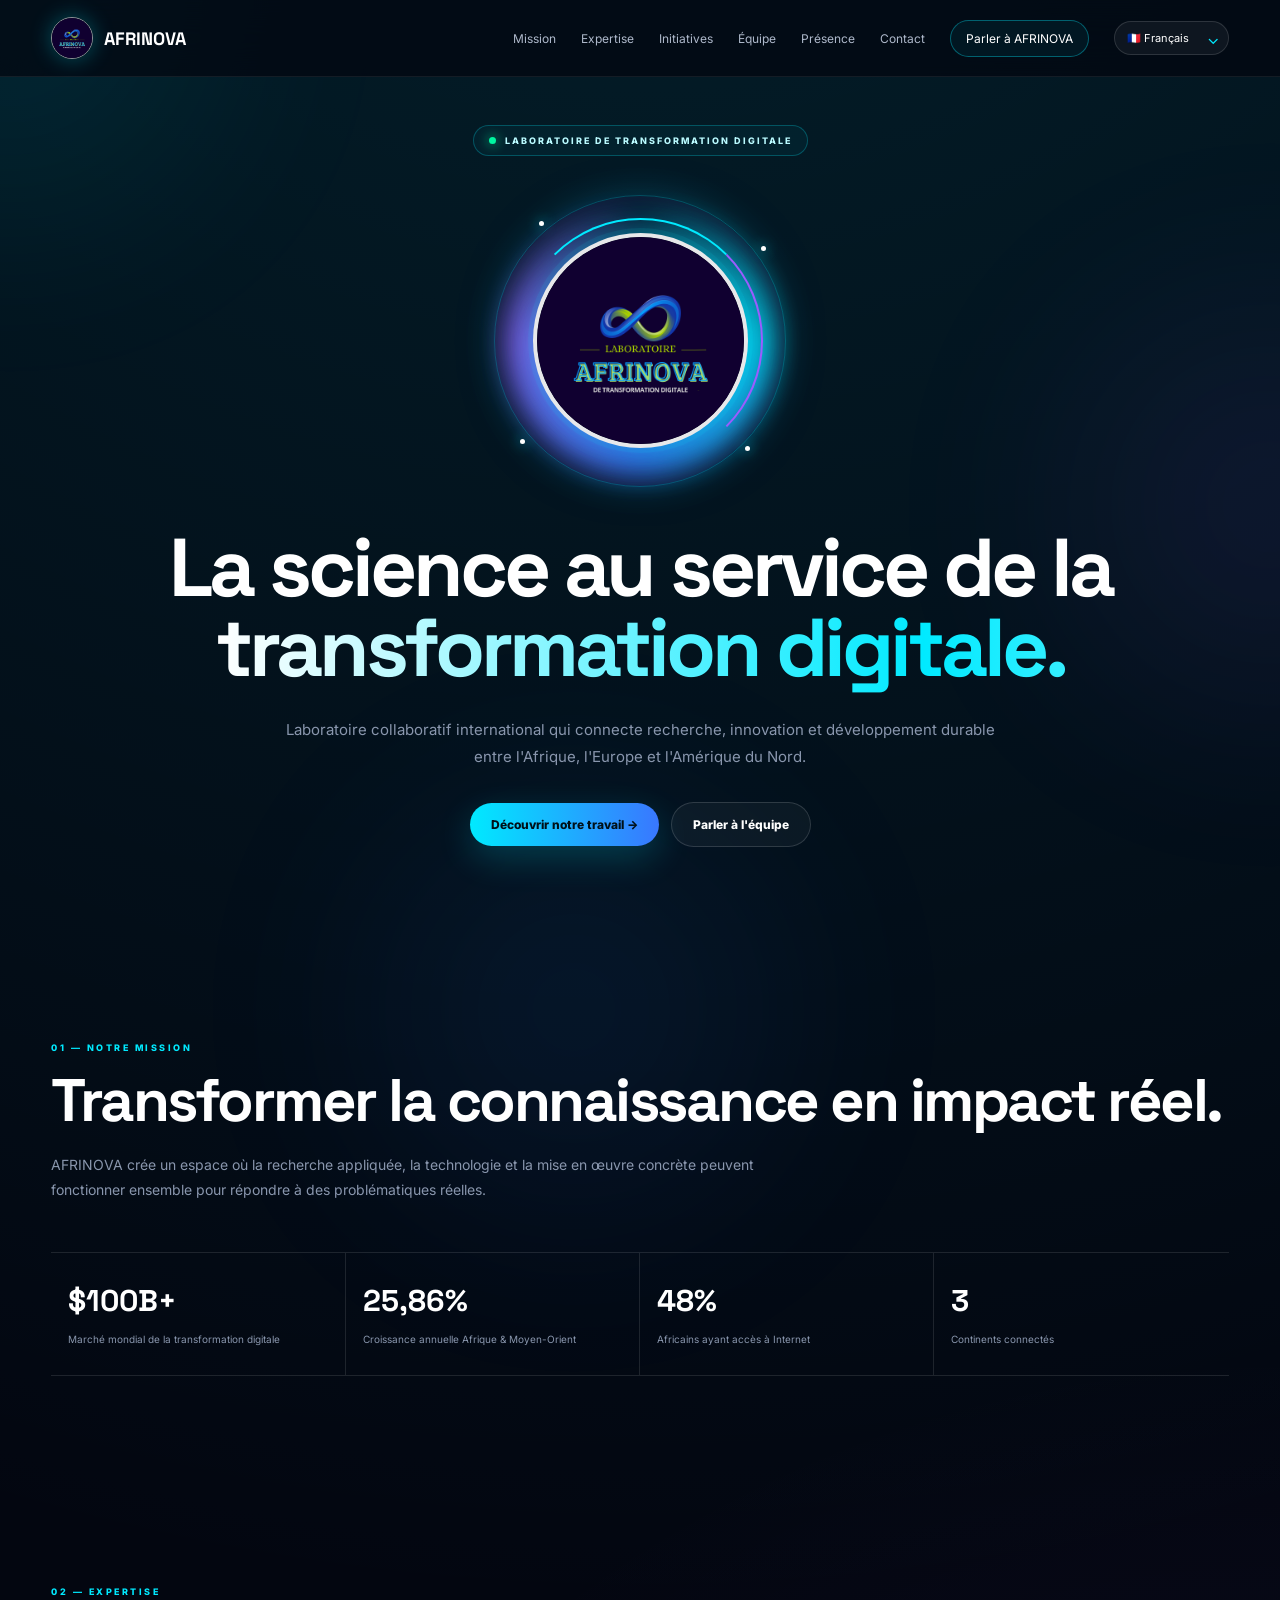
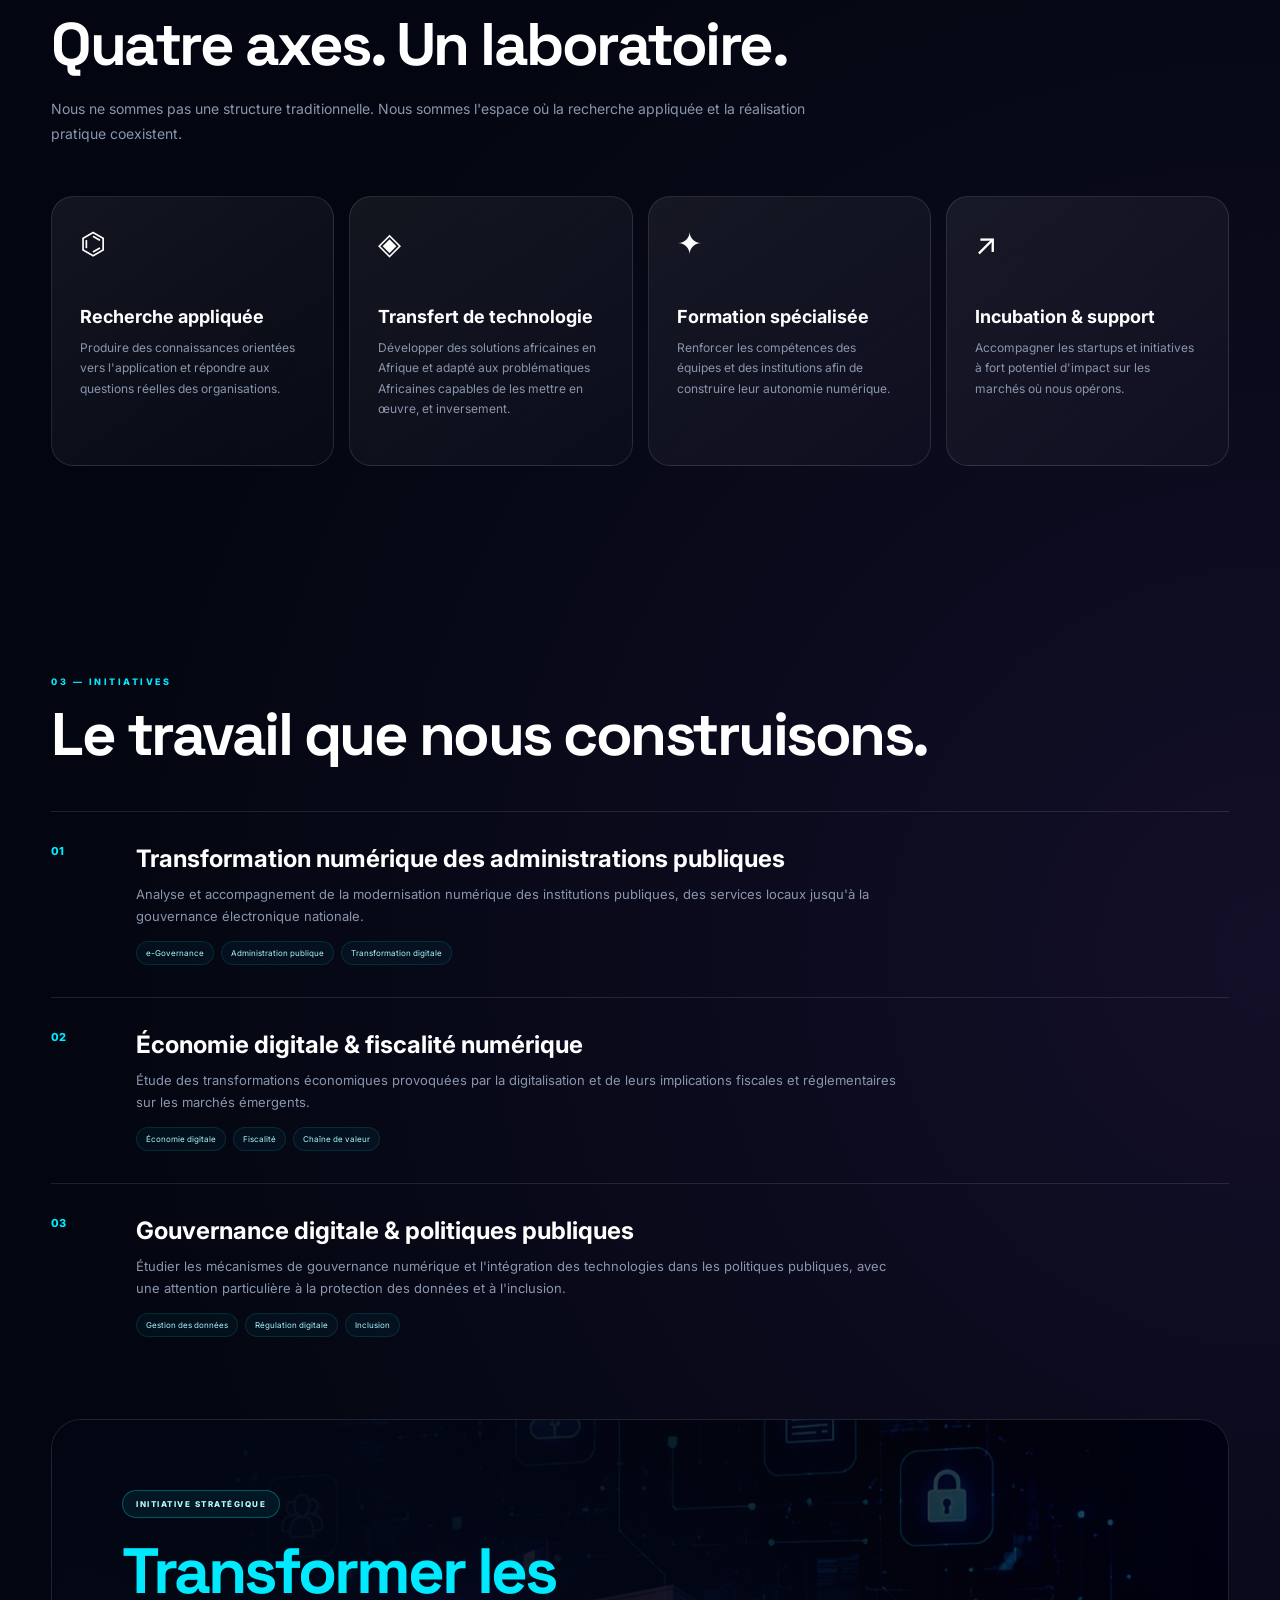
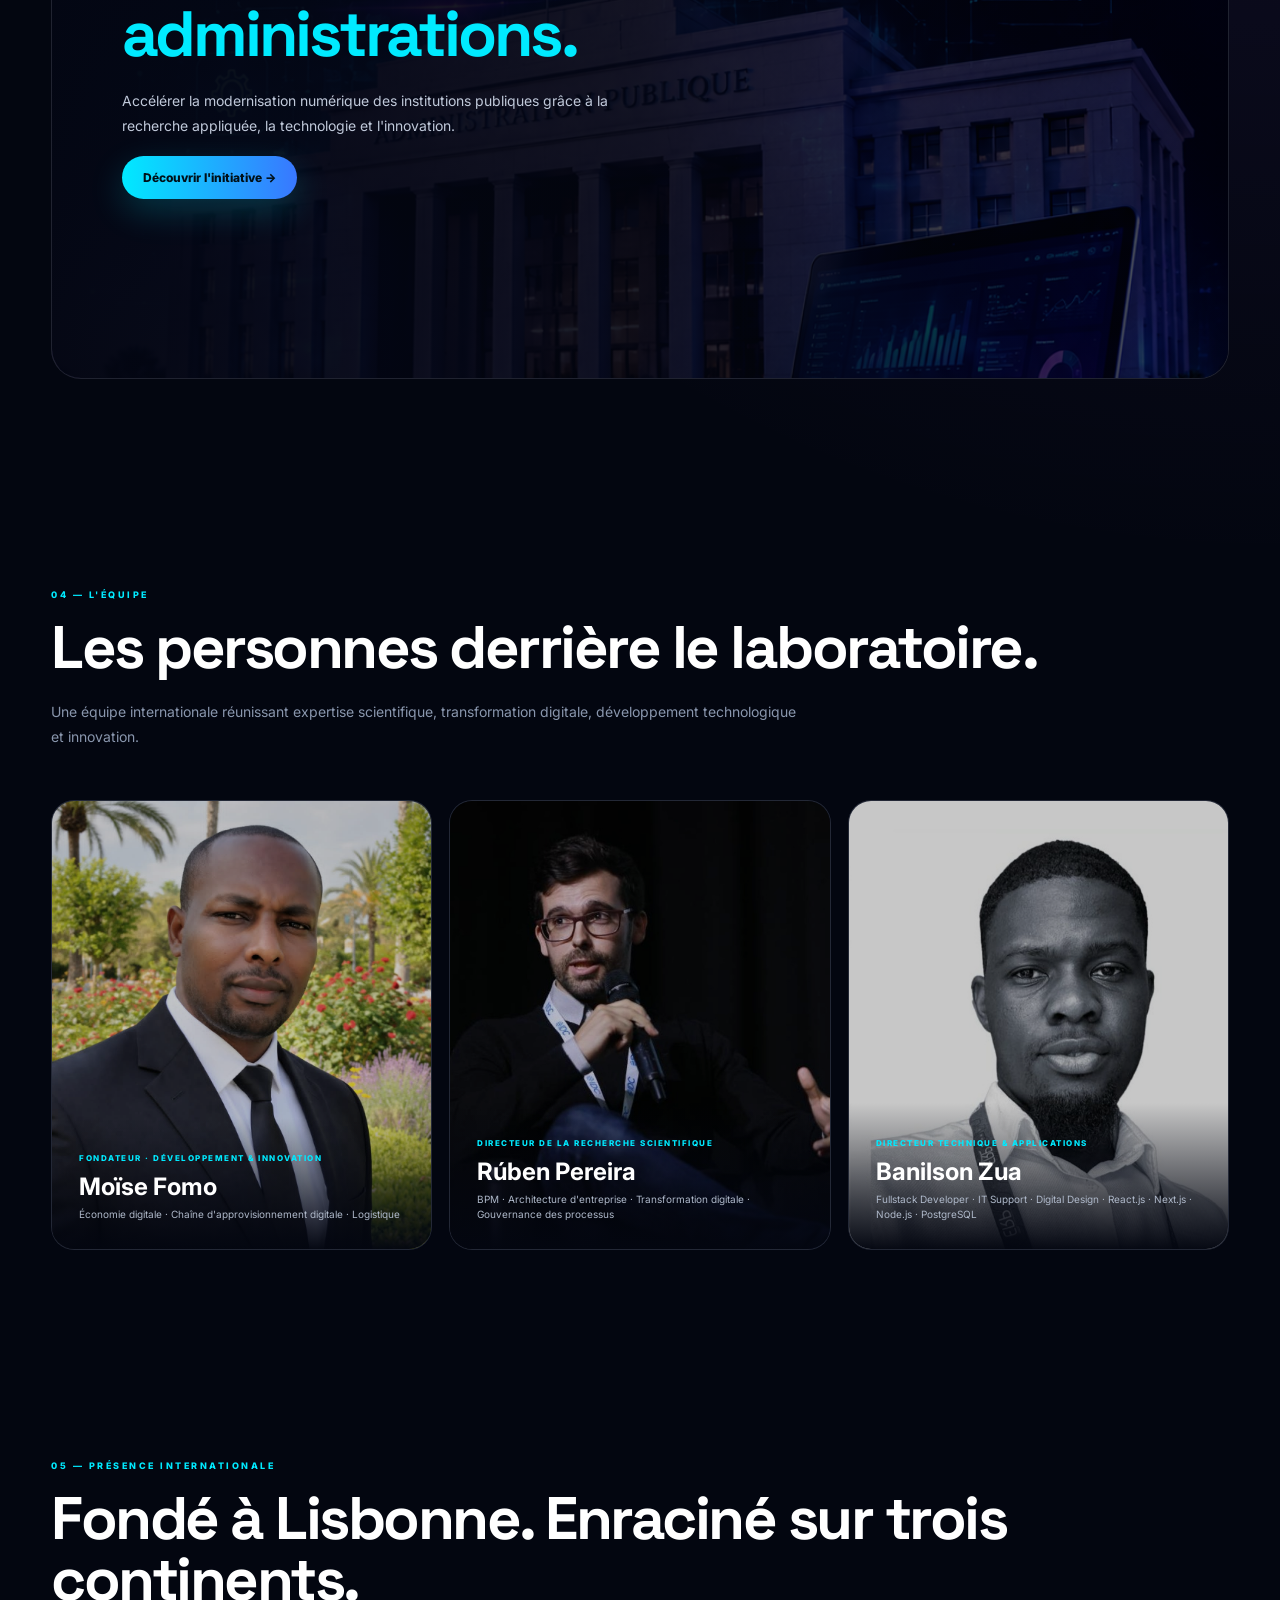
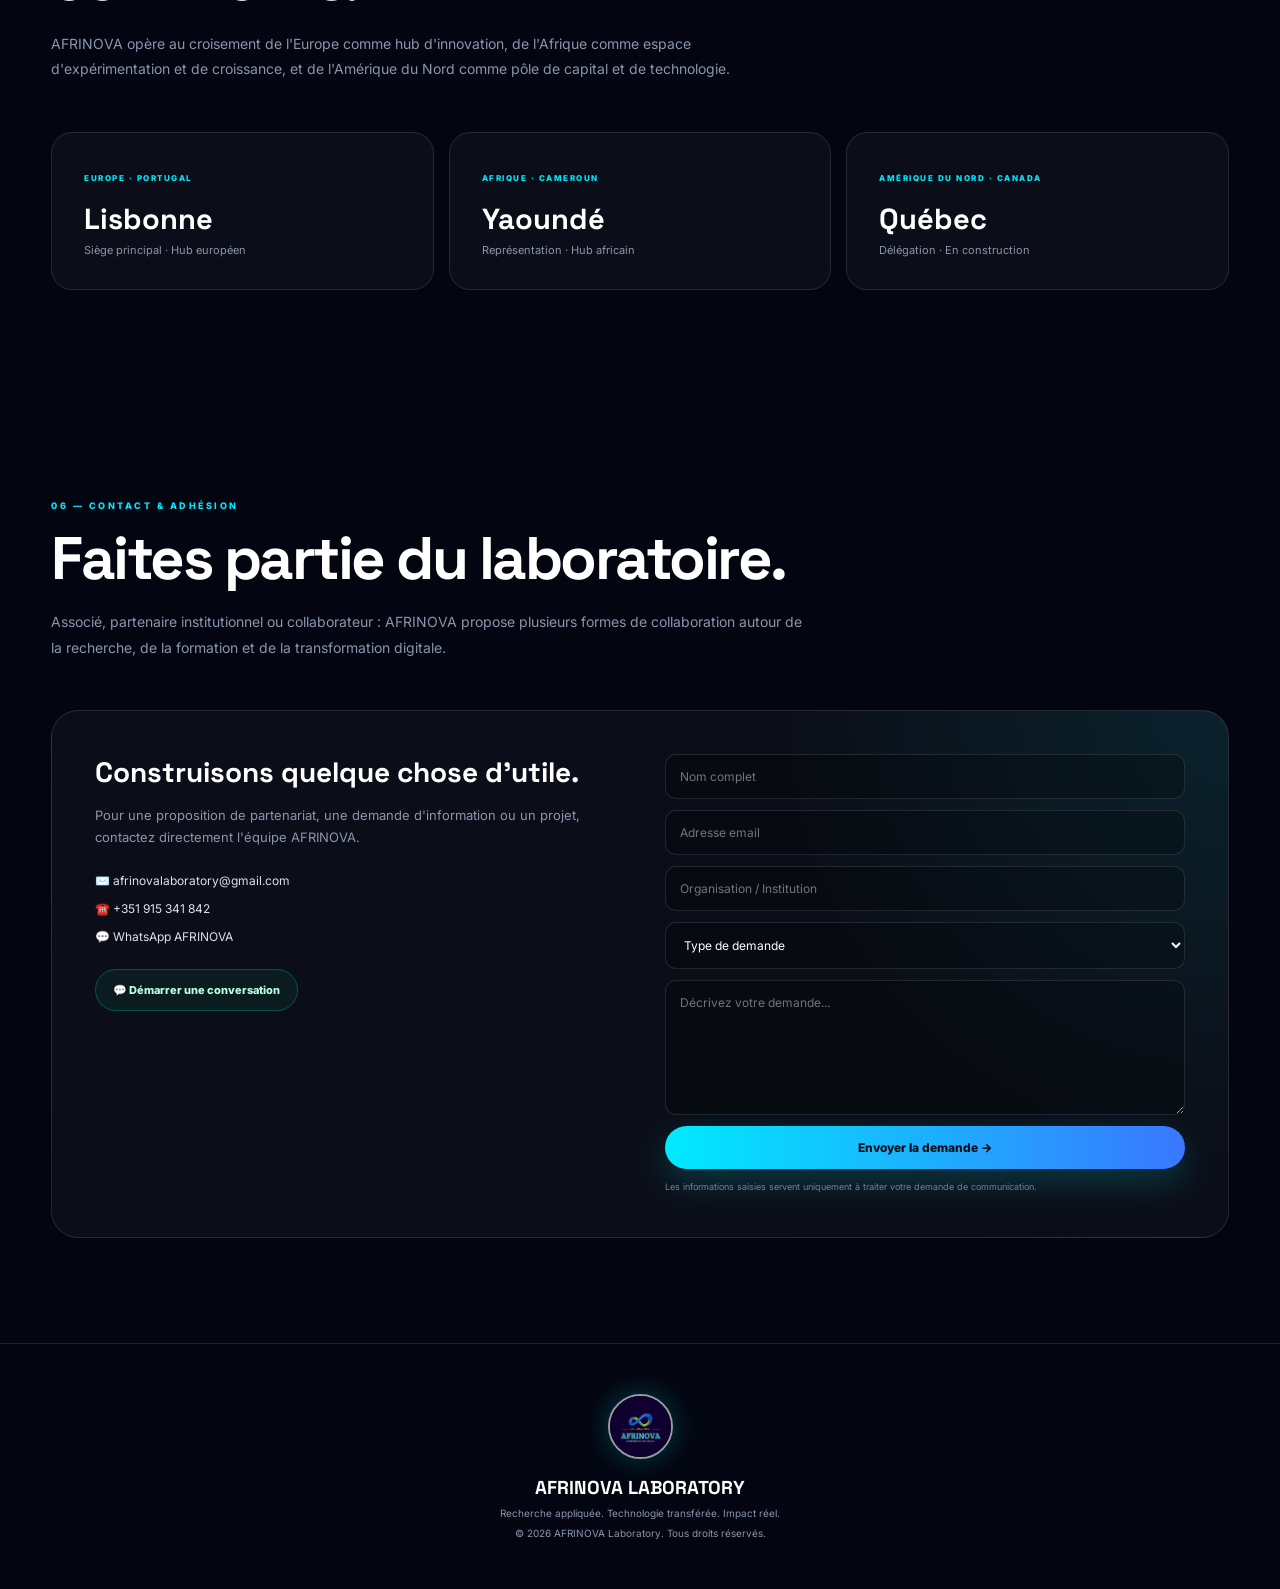
==== commit 1e4b022b: "Add files via upload" ====
--- a/index.html
+++ b/index.html
@@ -783,12 +783,22 @@
 
 .person img{
     position:absolute;
-    inset:0;
+    top:0;
+    left:0;
     width:100%;
     height:100%;
     object-fit:cover;
-    filter:brightness(.72) saturate(.85);
+    object-position:center top;
+    filter:brightness(.78) saturate(.9);
     transition:.8s;
+}
+    
+    
+    
+    
+    
+  
+   
 }
 
 .person:hover img{
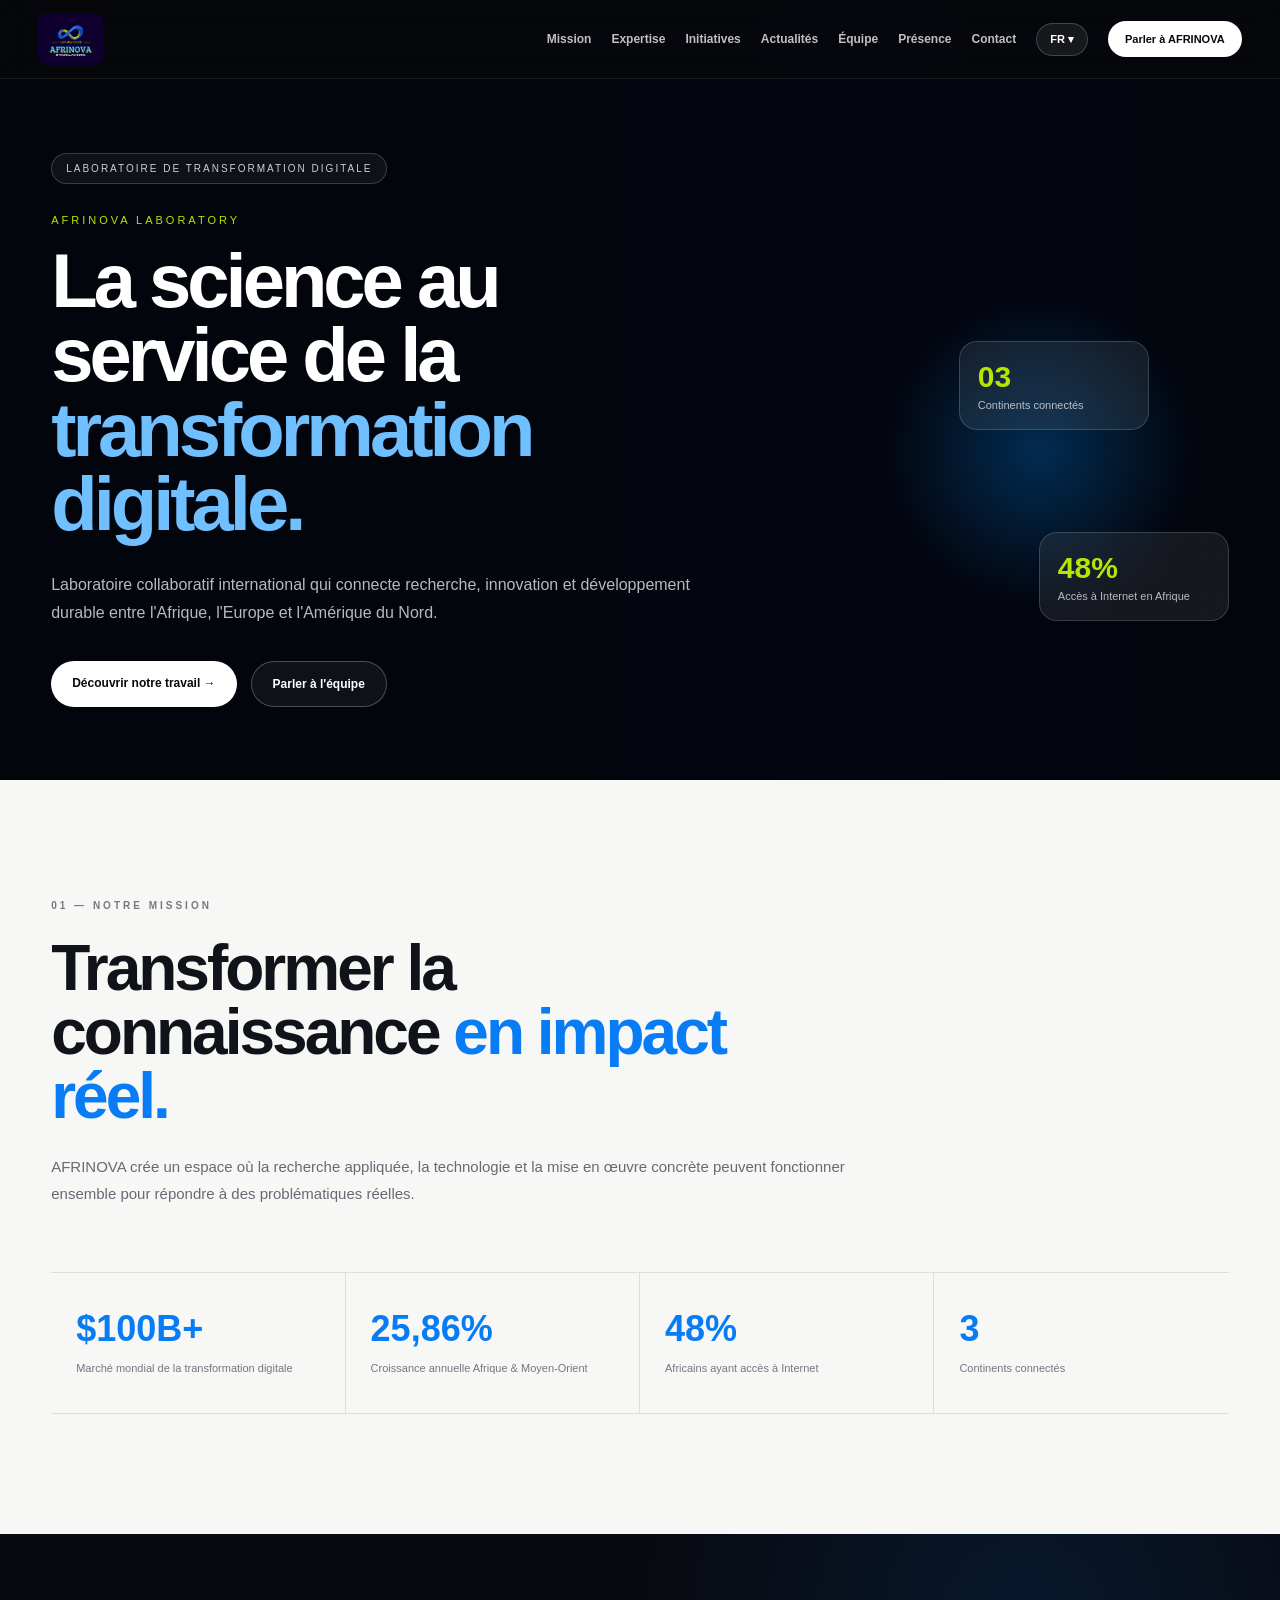
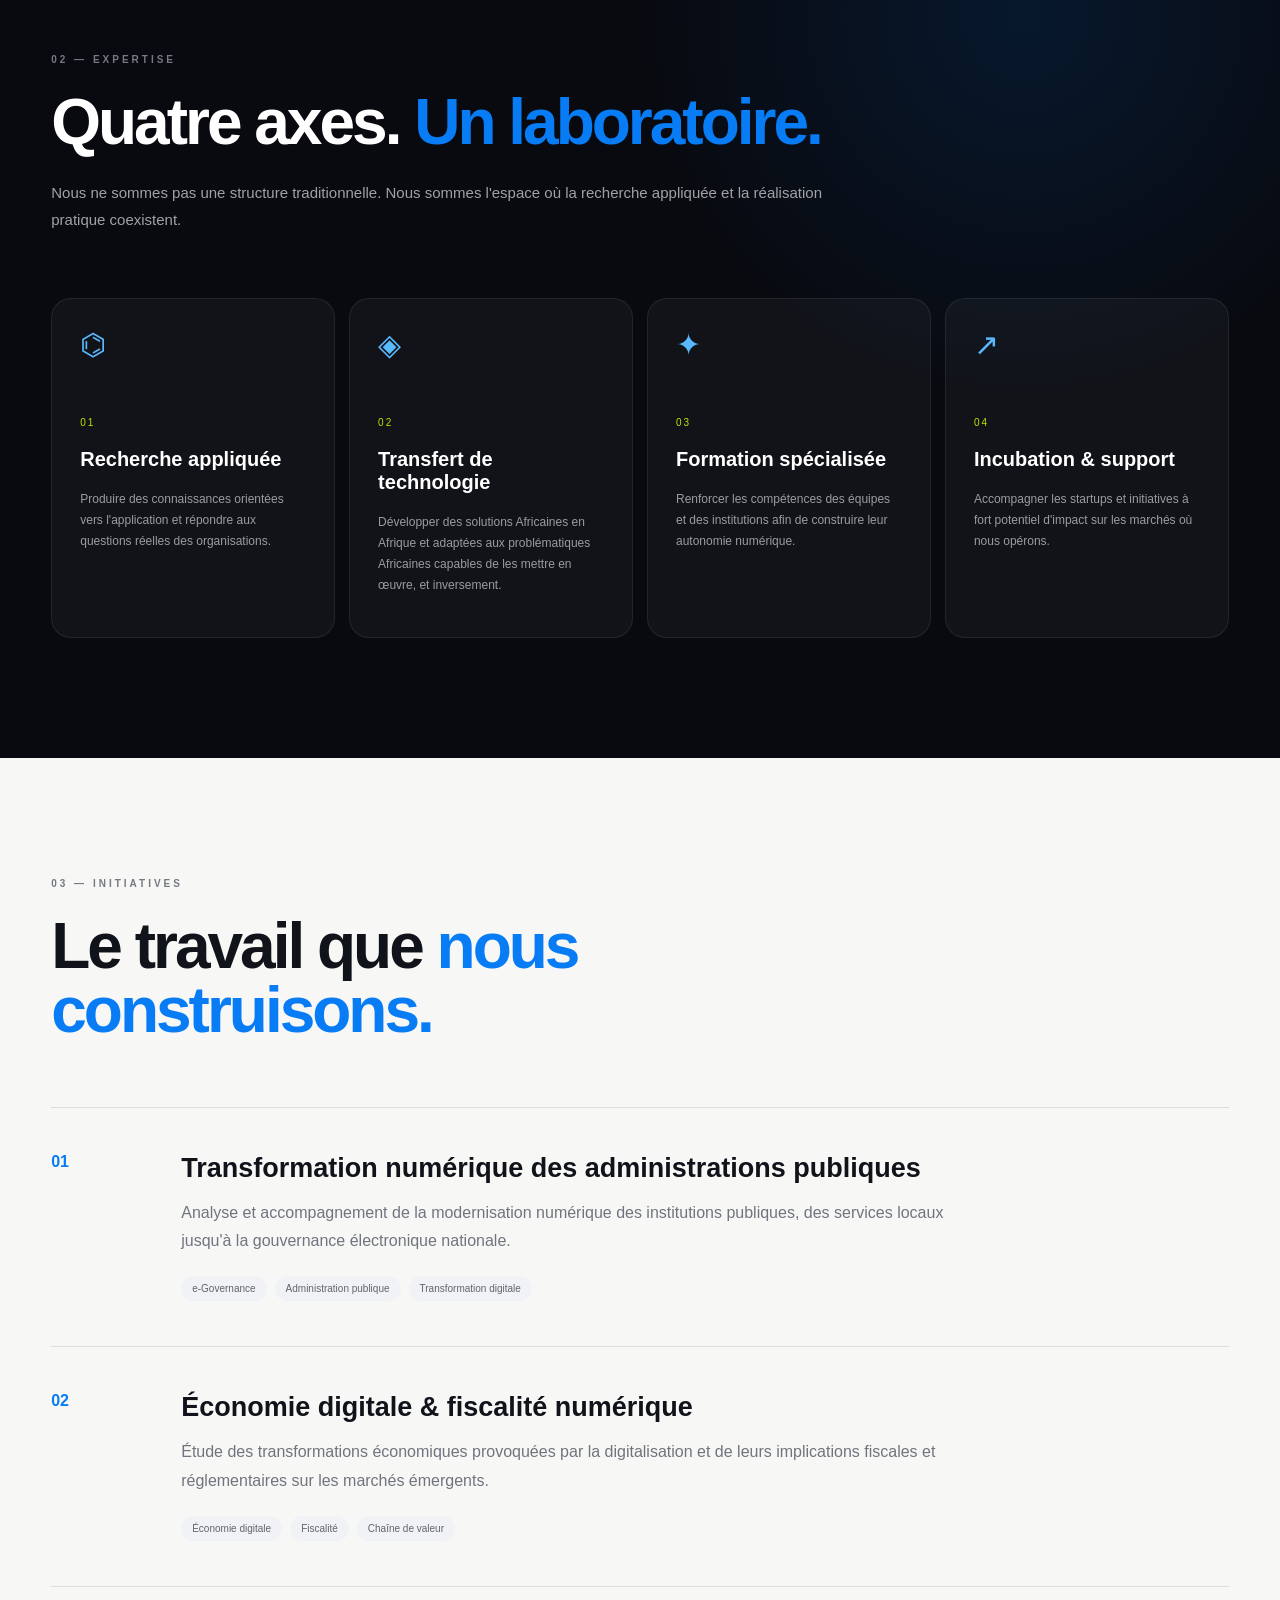
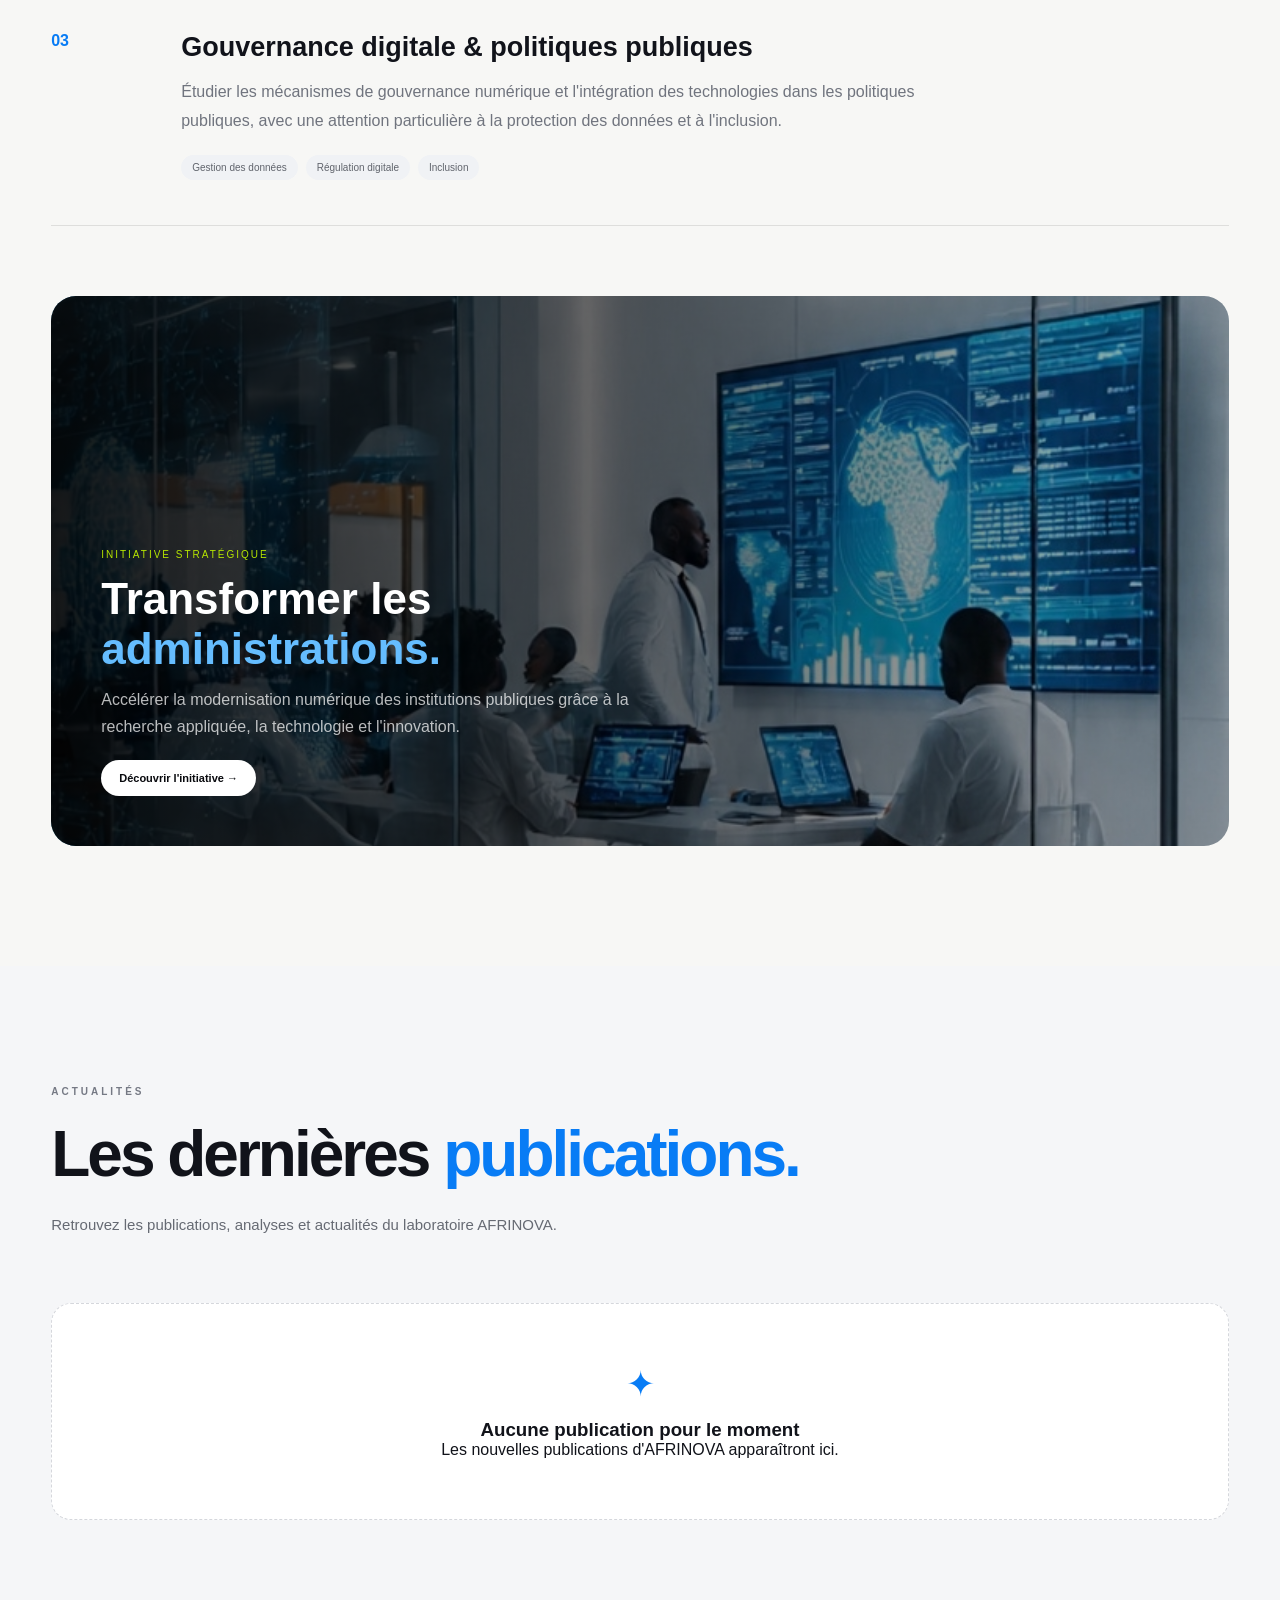
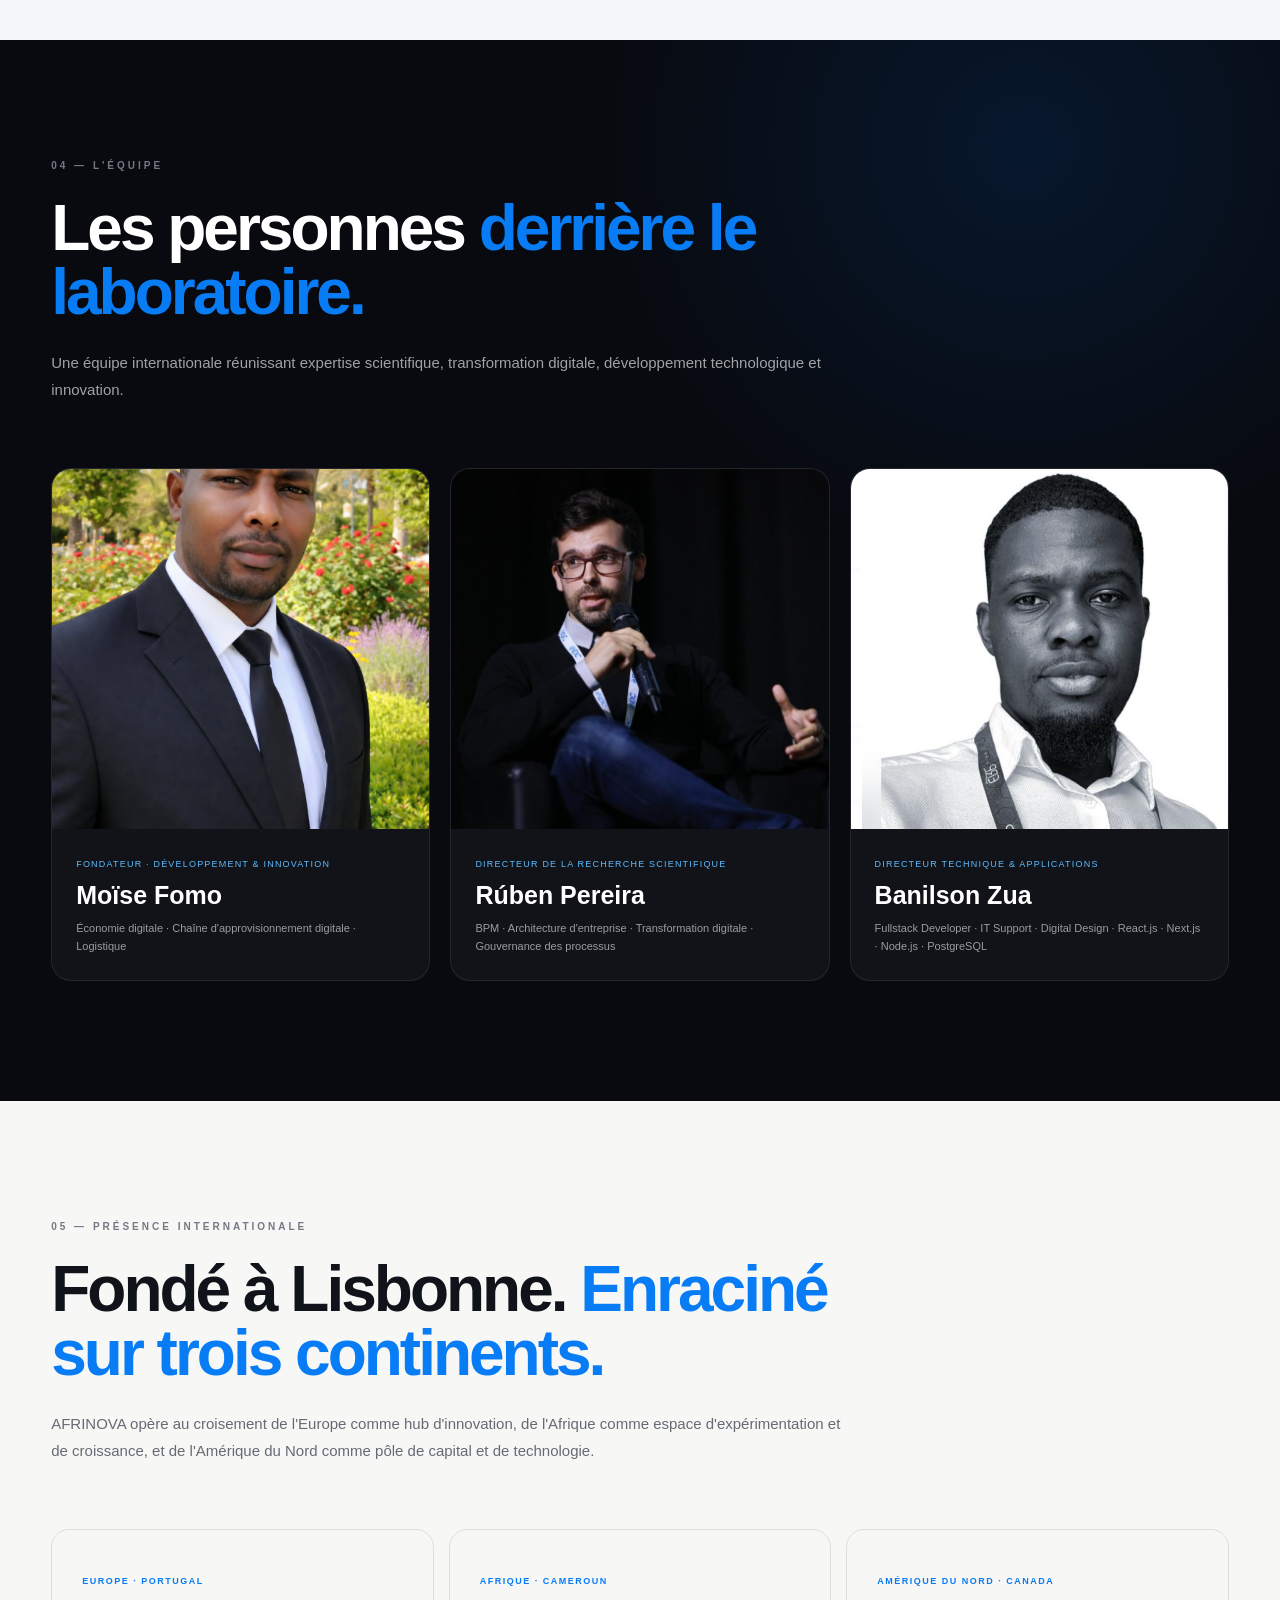
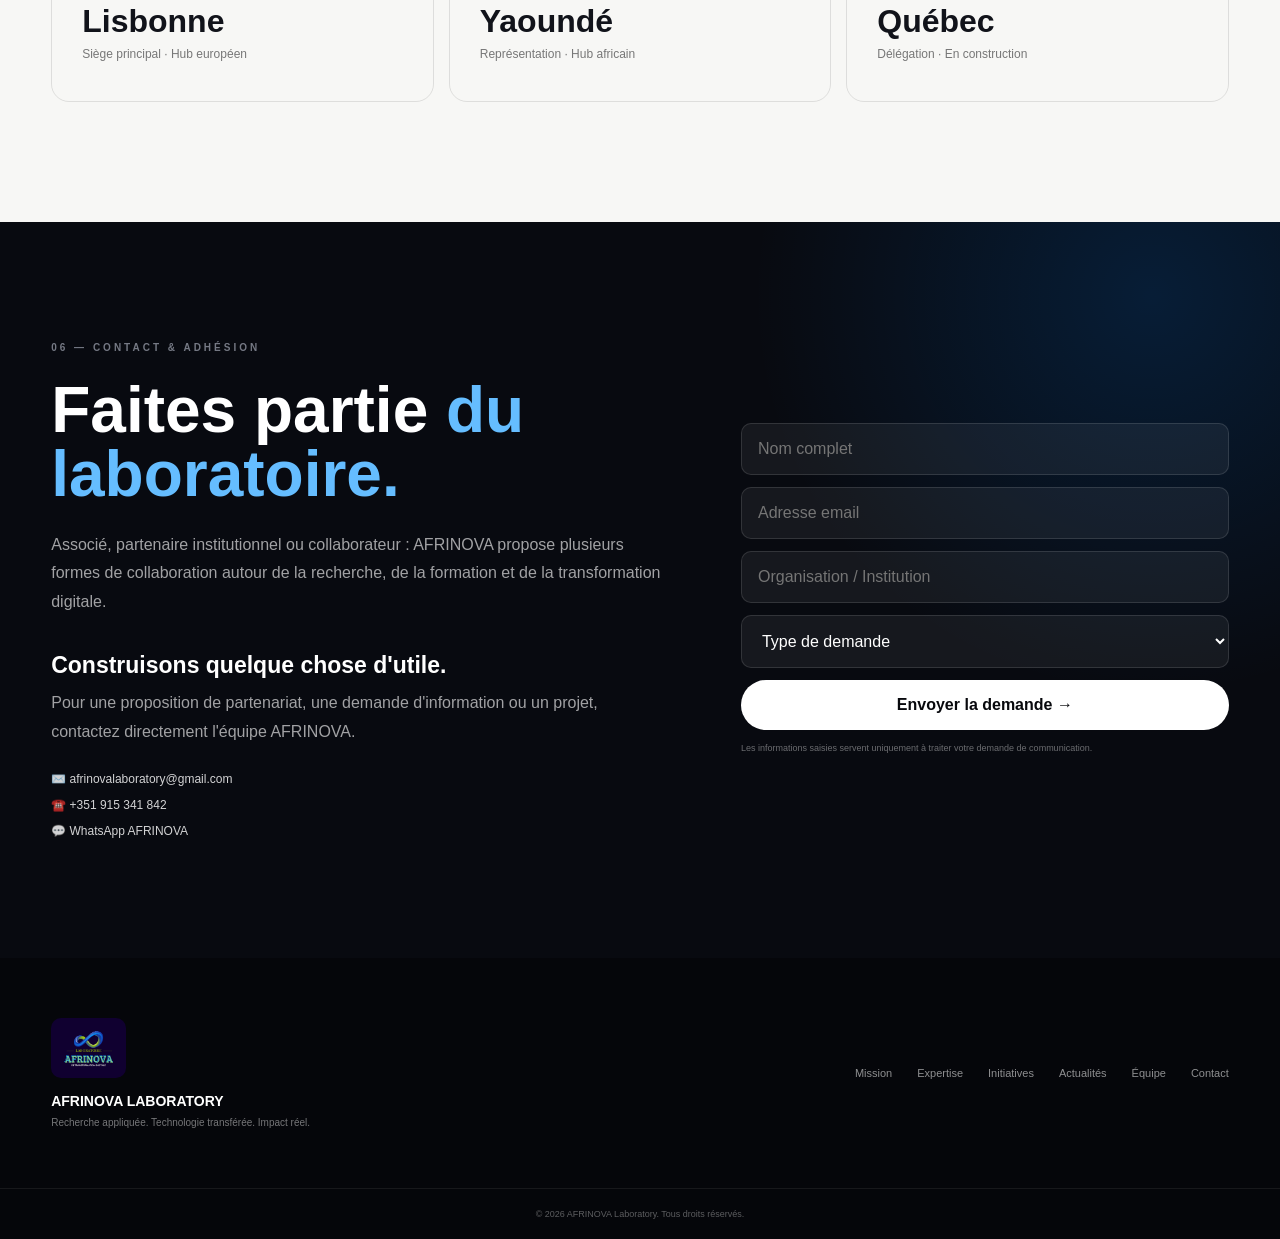
==== commit 2643097b: "Add files via upload" ====
--- a/index.html
+++ b/index.html
@@ -3,2901 +3,3755 @@
 <head>
 <meta charset="UTF-8">
 <meta name="viewport" content="width=device-width, initial-scale=1.0">
-<meta name="theme-color" content="#050816">
-<meta name="description" content="AFRINOVA — Laboratoire de transformation digitale, recherche appliquée, technologie et innovation.">
-
-<title>AFRINOVA — Digital Transformation Laboratory</title>
-
-<style>
-@import url('https://fonts.googleapis.com/css2?family=Inter:wght@400;500;600;700;800;900&family=Space+Grotesk:wght@400;500;600;700&display=swap');
-
-:root{
-    --bg:#030610;
-    --bg2:#071126;
-    --white:#fff;
-    --text:#dfe7f5;
-    --muted:#8996ad;
-    --cyan:#00eaff;
-    --blue:#3977ff;
-    --purple:#9b5cff;
-    --green:#00f5a0;
-    --border:rgba(255,255,255,.11);
-    --glass:rgba(255,255,255,.045);
-}
-
-*{
-    margin:0;
-    padding:0;
-    box-sizing:border-box;
-}
-
-html{
-    scroll-behavior:smooth;
-}
-
-body{
-    font-family:Inter,Arial,sans-serif;
+
+<title>AFRINOVA — Laboratoire de Transformation Digitale</title>
+
+<link rel="stylesheet" href="style.css">
+</head>
+
+<body>
+
+<!-- ================= HEADER ================= -->
+
+<header class="header">
+
+    <div class="nav-container">
+
+        <a href="#accueil" class="brand">
+            <img src="logo2.jpg" alt="AFRINOVA">
+        </a>
+
+        <nav class="navigation" id="mainNavigation">
+
+            <a href="#mission" data-i18n="mission">Mission</a>
+
+            <a href="#expertise" data-i18n="expertise">
+                Expertise
+            </a>
+
+            <a href="#initiatives" data-i18n="initiatives">
+                Initiatives
+            </a>
+
+            <a href="#actualites" data-i18n="news">
+                Actualités
+            </a>
+
+            <a href="#equipe" data-i18n="team">
+                Équipe
+            </a>
+
+            <a href="#presence" data-i18n="presence">
+                Présence
+            </a>
+
+            <a href="#contact" data-i18n="contact">
+                Contact
+            </a>
+
+        </nav>
+
+
+        <!-- MENU LANGUES -->
+
+        <div class="language-menu">
+
+            <button
+                type="button"
+                class="language-button"
+                id="languageButton"
+            >
+                FR ▾
+            </button>
+
+            <div
+                class="language-dropdown"
+                id="languageDropdown"
+            >
+
+                <button type="button" data-lang="fr">
+                    🇫🇷 Français
+                </button>
+
+                <button type="button" data-lang="en">
+                    🇬🇧 English
+                </button>
+
+                <button type="button" data-lang="es">
+                    🇪🇸 Español
+                </button>
+
+                <button type="button" data-lang="pt">
+                    🇵🇹 Português
+                </button>
+
+            </div>
+
+        </div>
+
+
+        <a
+            href="#contact"
+            class="nav-button"
+            data-i18n="talk"
+        >
+            Parler à AFRINOVA
+        </a>
+
+
+        <button
+            type="button"
+            class="menu-button"
+            id="menuButton"
+        >
+            ☰
+        </button>
+
+    </div>
+
+</header>
+<style>* {
+    margin: 0;
+    padding: 0;
+    box-sizing: border-box;
+}
+
+html {
+    scroll-behavior: smooth;
+}
+
+body {
+    font-family: Arial, Helvetica, sans-serif;
+    background: #f7f7f5;
+    color: #11131a;
+    overflow-x: hidden;
+}
+
+a {
+    text-decoration: none;
+    color: inherit;
+}
+
+img {
+    max-width: 100%;
+    display: block;
+}
+
+button,
+input,
+select {
+    font: inherit;
+}
+
+
+/* ================= VARIABLES ================= */
+
+:root {
+
+    --black: #08090d;
+    --dark: #0b0d13;
+    --blue: #087cf5;
+    --blue2: #20a9ff;
+    --lime: #b6e600;
+
+    --white: #ffffff;
+    --grey: #737782;
+
+    --border: rgba(0,0,0,.10);
+
+    --max: 1180px;
+}
+
+
+/* ================= CONTAINER ================= */
+
+.container {
+    width: min(1180px, 92%);
+    margin: auto;
+}
+
+
+/* ================= HEADER ================= */
+
+.header {
+
+    position: fixed;
+
+    top: 0;
+    left: 0;
+
+    width: 100%;
+
+    z-index: 9999;
+
+    background: rgba(7,8,12,.78);
+
+    backdrop-filter: blur(18px);
+
+    -webkit-backdrop-filter: blur(18px);
+
+    border-bottom:
+        1px solid rgba(255,255,255,.08);
+}
+
+.nav-container {
+
+    width: min(1250px,94%);
+
+    min-height: 78px;
+
+    margin: auto;
+
+    display: flex;
+
+    align-items: center;
+
+    gap: 20px;
+}
+
+.brand {
+
+    width: 65px;
+    height: 52px;
+
+    overflow: hidden;
+
+    flex-shrink: 0;
+}
+
+.brand img {
+
+    width: 100%;
+    height: 100%;
+
+    object-fit: cover;
+
+    border-radius: 10px;
+}
+
+.navigation {
+
+    display: flex;
+
+    align-items: center;
+
+    gap: 20px;
+
+    margin-left: auto;
+}
+
+.navigation a {
+
+    color: rgba(255,255,255,.75);
+
+    font-size: 12px;
+
+    font-weight: 600;
+
+    position: relative;
+
+    transition: .25s ease;
+}
+
+.navigation a:hover {
+    color: white;
+}
+
+.navigation a::after {
+
+    content: "";
+
+    position: absolute;
+
+    left: 0;
+    bottom: -8px;
+
+    width: 0;
+    height: 2px;
+
+    background: var(--lime);
+
+    transition: .25s ease;
+}
+
+.navigation a:hover::after {
+    width: 100%;
+}
+
+
+/* ================= LANGUE ================= */
+
+.language-menu {
+
+    position: relative;
+
+    flex-shrink: 0;
+}
+
+.language-button {
+
+    border:
+        1px solid rgba(255,255,255,.20);
+
     background:
-        radial-gradient(circle at 50% -10%,rgba(0,234,255,.13),transparent 32%),
-        radial-gradient(circle at 100% 40%,rgba(155,92,255,.10),transparent 30%),
-        var(--bg);
-    color:var(--white);
-    overflow-x:hidden;
-}
-
-body::before{
-    content:"";
-    position:fixed;
-    inset:0;
-    pointer-events:none;
-    opacity:.18;
+        rgba(255,255,255,.07);
+
+    color: white;
+
+    padding: 9px 13px;
+
+    border-radius: 30px;
+
+    font-size: 11px;
+
+    font-weight: 800;
+
+    cursor: pointer;
+
+    transition: .25s ease;
+}
+
+.language-button:hover {
+
+    background:
+        rgba(255,255,255,.15);
+
+    transform: translateY(-2px);
+}
+
+.language-dropdown {
+
+    position: absolute;
+
+    top: calc(100% + 10px);
+
+    right: 0;
+
+    width: 150px;
+
+    padding: 7px;
+
+    background: rgba(8,10,15,.98);
+
+    border:
+        1px solid rgba(255,255,255,.15);
+
+    border-radius: 14px;
+
+    box-shadow:
+        0 20px 50px rgba(0,0,0,.4);
+
+    backdrop-filter: blur(20px);
+
+    opacity: 0;
+
+    visibility: hidden;
+
+    transform: translateY(-10px);
+
+    transition: .25s ease;
+
+    z-index: 10000;
+}
+
+.language-dropdown.active {
+
+    opacity: 1;
+
+    visibility: visible;
+
+    transform: translateY(0);
+}
+
+.language-dropdown button {
+
+    width: 100%;
+
+    border: 0;
+
+    background: transparent;
+
+    color: rgba(255,255,255,.8);
+
+    padding: 11px 10px;
+
+    text-align: left;
+
+    border-radius: 8px;
+
+    cursor: pointer;
+
+    font-size: 12px;
+
+    transition: .2s ease;
+}
+
+.language-dropdown button:hover {
+
+    background:
+        rgba(0,130,255,.18);
+
+    color: white;
+}
+
+
+/* ================= BOUTON HEADER ================= */
+
+.nav-button {
+
+    padding: 12px 17px;
+
+    background: white;
+
+    color: #08090d;
+
+    border-radius: 30px;
+
+    font-size: 11px;
+
+    font-weight: 800;
+
+    transition: .3s ease;
+
+    flex-shrink: 0;
+}
+
+.nav-button:hover {
+
+    transform: translateY(-3px);
+
+    box-shadow:
+        0 12px 35px rgba(255,255,255,.20);
+}
+
+.menu-button {
+
+    display: none;
+
+    border: 0;
+
+    background: transparent;
+
+    color: white;
+
+    font-size: 27px;
+
+    cursor: pointer;
+}
+
+
+/* ================= HERO ================= */
+
+.hero {
+
+    min-height: 780px;
+
+    position: relative;
+
+    display: flex;
+
+    align-items: center;
+
+    overflow: hidden;
+
+    background: #030611;
+}
+
+.hero-background {
+
+    position: absolute;
+
+    inset: 0;
+
     background-image:
-        linear-gradient(rgba(255,255,255,.025) 1px,transparent 1px),
-        linear-gradient(90deg,rgba(255,255,255,.025) 1px,transparent 1px);
-    background-size:60px 60px;
-    mask-image:linear-gradient(to bottom,black,transparent 90%);
-    z-index:-5;
-}
-
-a{
-    color:inherit;
-    text-decoration:none;
-}
-
-button,input,textarea,select{
-    font-family:inherit;
-}
-
-.container{
-    width:min(1200px,92%);
-    margin:auto;
-}
-
-/* ================================
-   BACKGROUND
-================================ */
-
-.orb{
-    position:fixed;
-    width:380px;
-    height:380px;
-    border-radius:50%;
-    filter:blur(120px);
-    opacity:.09;
-    pointer-events:none;
-    z-index:-3;
-}
-
-.orb1{
-    background:var(--cyan);
-    left:-180px;
-    top:-180px;
-}
-
-.orb2{
-    background:var(--purple);
-    right:-180px;
-    top:35%;
-}
-
-.orb3{
-    background:var(--blue);
-    left:30%;
-    bottom:-300px;
-}
-
-/* ================================
-   HEADER
-================================ */
-
-header{
-    position:fixed;
-    top:0;
-    left:0;
-    width:100%;
-    z-index:1000;
-    background:rgba(3,6,16,.72);
-    backdrop-filter:blur(22px);
-    border-bottom:1px solid rgba(255,255,255,.07);
-}
-
-.nav{
-    height:76px;
-    width:min(1200px,92%);
-    margin:auto;
-    display:flex;
-    align-items:center;
-    justify-content:space-between;
-}
-
-.brand{
-    display:flex;
-    align-items:center;
-    gap:11px;
-    font-family:"Space Grotesk",sans-serif;
-    font-size:18px;
-    font-weight:800;
-}
-
-.brand img{
-    width:42px;
-    height:42px;
-    border-radius:50%;
-    object-fit:cover;
-    border:1px solid rgba(255,255,255,.55);
-    box-shadow:0 0 22px rgba(0,234,255,.3);
-}
-
-.nav-links{
-    display:flex;
-    align-items:center;
-    gap:25px;
-}
-
-.nav-links a{
-    font-size:12px;
-    color:#aeb9cb;
-    transition:.3s;
-}
-
-.nav-links a:hover{
-    color:var(--cyan);
-}
-
-.nav-contact{
-    padding:10px 15px;
-    border-radius:30px;
-    border:1px solid rgba(0,234,255,.35);
-    background:rgba(0,234,255,.06);
-    color:#fff!important;
-}
-
-.language{
-    position:relative;
-}
-
-.language select{
-    appearance:none;
-    border:1px solid rgba(255,255,255,.13);
-    background:rgba(255,255,255,.05);
-    color:#fff;
-    padding:9px 29px 9px 12px;
-    border-radius:25px;
-    outline:none;
-    cursor:pointer;
-    font-size:11px;
-}
-
-.language::after{
-    content:"⌄";
-    position:absolute;
-    right:10px;
-    top:7px;
-    pointer-events:none;
-    color:var(--cyan);
-}
-
-.language option{
-    background:#071126;
-    color:#fff;
-}
-
-.menu{
-    display:none;
-    font-size:28px;
-    cursor:pointer;
-}
-
-/* ================================
-   HERO
-================================ */
-
-.hero{
-    min-height:100vh;
-    display:flex;
-    align-items:center;
-    text-align:center;
-    padding:125px 20px 90px;
-    position:relative;
-}
-
-.hero-content{
-    max-width:1000px;
-    margin:auto;
-}
-
-.eyebrow{
-    display:inline-flex;
-    align-items:center;
-    gap:9px;
-    padding:9px 15px;
-    border-radius:30px;
-    border:1px solid rgba(0,234,255,.25);
-    background:rgba(0,234,255,.045);
-    color:#b9faff;
-    font-size:9px;
-    font-weight:800;
-    letter-spacing:2px;
-    margin-bottom:27px;
-}
-
-.live{
-    width:7px;
-    height:7px;
-    border-radius:50%;
-    background:var(--green);
-    box-shadow:0 0 12px var(--green);
-    animation:pulse 1.5s infinite;
-}
-
-@keyframes pulse{
-    50%{
-        transform:scale(1.8);
-        opacity:.4;
-    }
-}
-
-/* ================================
-   LOGO CENTRAL
-================================ */
-
-.logo-stage{
-    width:315px;
-    height:315px;
-    margin:0 auto 30px;
-    position:relative;
-    display:flex;
-    justify-content:center;
-    align-items:center;
-    transition:.2s;
-}
-
-.logo-stage::before{
-    content:"";
-    position:absolute;
-    width:270px;
-    height:270px;
-    border-radius:50%;
-    background:
-        conic-gradient(
-            transparent,
-            var(--cyan),
-            var(--blue),
-            var(--purple),
-            transparent
-        );
-    filter:blur(13px);
-    opacity:.82;
-    animation:spin 7s linear infinite;
-}
-
-.logo-stage::after{
-    content:"";
-    position:absolute;
-    width:290px;
-    height:290px;
-    border-radius:50%;
-    border:1px solid rgba(0,234,255,.25);
-    box-shadow:
-        0 0 35px rgba(0,234,255,.16),
-        inset 0 0 35px rgba(155,92,255,.12);
-    animation:breathe 3.5s ease-in-out infinite;
-}
-
-@keyframes spin{
-    to{
-        transform:rotate(360deg);
-    }
-}
-
-@keyframes breathe{
-    0%,100%{
-        transform:scale(1);
-        opacity:.45;
-    }
-    50%{
-        transform:scale(1.08);
-        opacity:1;
-    }
-}
-
-.logo-circle{
-    width:215px;
-    height:215px;
-    border-radius:50%;
-    overflow:hidden;
-    position:relative;
-    z-index:5;
-    background:#071126;
-    border:4px solid rgba(255,255,255,.9);
-    box-shadow:
-        0 0 0 5px rgba(0,234,255,.08),
-        0 0 40px rgba(0,234,255,.4),
-        0 0 80px rgba(57,119,255,.25);
-    animation:floatLogo 4s ease-in-out infinite;
-}
-
-.logo-circle img{
-    width:100%;
-    height:100%;
-    display:block;
-    object-fit:cover;
-    border-radius:50%;
-}
-
-.logo-ring{
-    position:absolute;
-    z-index:6;
-    width:245px;
-    height:245px;
-    border-radius:50%;
-    border:2px solid transparent;
-    border-top-color:var(--cyan);
-    border-right-color:var(--purple);
-    animation:reverseSpin 5s linear infinite;
-}
-
-@keyframes reverseSpin{
-    to{
-        transform:rotate(-360deg);
-    }
-}
-
-@keyframes floatLogo{
-    0%,100%{
-        transform:translateY(0);
-    }
-    50%{
-        transform:translateY(-8px);
-    }
-}
-
-.spark{
-    position:absolute;
-    width:5px;
-    height:5px;
-    border-radius:50%;
-    background:#fff;
-    box-shadow:0 0 13px var(--cyan);
-    z-index:7;
-}
-
-.spark1{
-    top:12%;
-    left:18%;
-    animation:spark 3s infinite;
-}
-
-.spark2{
-    top:20%;
-    right:10%;
-    animation:spark 4s .4s infinite;
-}
-
-.spark3{
-    bottom:15%;
-    right:15%;
-    animation:spark 3.5s 1s infinite;
-}
-
-.spark4{
-    bottom:17%;
-    left:12%;
-    animation:spark 4s 1.4s infinite;
-}
-
-@keyframes spark{
-    0%,100%{
-        transform:translateY(0) scale(1);
-        opacity:.35;
-    }
-    50%{
-        transform:translateY(-13px) scale(1.7);
-        opacity:1;
-    }
-}
-
-.hero h1{
-    font-family:"Space Grotesk",sans-serif;
-    font-size:clamp(45px,7vw,82px);
-    line-height:.98;
-    letter-spacing:-4px;
-}
-
-.gradient-text{
+        url("plateforme.jpg");
+
+    background-size: cover;
+
+    background-position: center;
+
+    background-repeat: no-repeat;
+
+    animation:
+        heroZoom 15s ease-in-out infinite alternate;
+}
+
+@keyframes heroZoom {
+
+    from {
+        transform: scale(1.02);
+    }
+
+    to {
+        transform: scale(1.07);
+    }
+}
+
+.hero-overlay {
+
+    position: absolute;
+
+    inset: 0;
+
     background:
         linear-gradient(
             90deg,
-            #fff,
-            var(--cyan),
-            #fff,
-            var(--purple)
+            rgba(3,5,12,.97),
+            rgba(3,5,12,.78),
+            rgba(3,5,12,.42),
+            rgba(3,5,12,.72)
         );
-    background-size:250% auto;
-    -webkit-background-clip:text;
-    background-clip:text;
-    color:transparent;
-    animation:shine 6s linear infinite;
-}
-
-@keyframes shine{
-    to{
-        background-position:250% center;
-    }
-}
-
-.hero-description{
-    max-width:750px;
-    margin:27px auto 0;
-    color:var(--muted);
-    line-height:1.8;
-    font-size:15px;
-}
-
-.buttons{
-    display:flex;
-    justify-content:center;
-    align-items:center;
-    gap:12px;
-    flex-wrap:wrap;
-    margin-top:32px;
-}
-
-.btn{
-    padding:14px 21px;
-    border-radius:40px;
-    font-size:12px;
-    font-weight:800;
-    transition:.35s;
-}
-
-.btn-primary{
-    color:#001018;
-    background:linear-gradient(90deg,var(--cyan),var(--blue));
-    box-shadow:0 12px 35px rgba(0,234,255,.2);
-}
-
-.btn-primary:hover{
-    transform:translateY(-4px);
-    box-shadow:0 18px 45px rgba(0,234,255,.35);
-}
-
-.btn-secondary{
-    border:1px solid rgba(255,255,255,.14);
-    background:rgba(255,255,255,.04);
-}
-
-.btn-secondary:hover{
-    transform:translateY(-4px);
-    background:rgba(255,255,255,.08);
-}
-
-/* ================================
-   SECTIONS
-================================ */
-
-section{
-    width:min(1200px,92%);
-    margin:auto;
-    padding:105px 0;
-}
-
-.label{
-    color:var(--cyan);
-    font-size:9px;
-    font-weight:800;
-    letter-spacing:2.5px;
-    margin-bottom:17px;
-}
-
-.title{
-    font-family:"Space Grotesk",sans-serif;
-    font-size:clamp(35px,5vw,60px);
-    line-height:1.03;
-    letter-spacing:-2.5px;
-}
-
-.description{
-    max-width:760px;
-    color:var(--muted);
-    line-height:1.8;
-    font-size:14px;
-    margin-top:20px;
-}
-
-/* ================================
-   STATS
-================================ */
-
-.stats{
-    display:grid;
-    grid-template-columns:repeat(4,1fr);
-    margin-top:50px;
-    border-top:1px solid var(--border);
-    border-bottom:1px solid var(--border);
-}
-
-.stat{
-    padding:28px 17px;
-    border-right:1px solid var(--border);
-}
-
-.stat:last-child{
-    border-right:0;
-}
-
-.stat strong{
-    display:block;
-    font-family:"Space Grotesk",sans-serif;
-    font-size:30px;
-    margin-bottom:7px;
-}
-
-.stat span{
-    color:var(--muted);
-    font-size:10px;
-    line-height:1.5;
-}
-
-/* ================================
-   CARDS
-================================ */
-
-.cards{
-    display:grid;
-    grid-template-columns:repeat(4,1fr);
-    gap:15px;
-    margin-top:50px;
-}
-
-.card{
-    min-height:270px;
-    padding:28px;
-    position:relative;
-    overflow:hidden;
-    border-radius:22px;
-    border:1px solid var(--border);
+}
+
+.hero-content {
+
+    position: relative;
+
+    z-index: 2;
+
+    width: min(1180px,92%);
+
+    margin: auto;
+
+    padding-top: 80px;
+}
+
+.hero-badge {
+
+    display: inline-block;
+
+    padding: 9px 14px;
+
+    border:
+        1px solid rgba(255,255,255,.18);
+
     background:
-        linear-gradient(
-            145deg,
-            rgba(255,255,255,.065),
-            rgba(255,255,255,.02)
+        rgba(255,255,255,.05);
+
+    border-radius: 100px;
+
+    color: rgba(255,255,255,.8);
+
+    font-size: 10px;
+
+    letter-spacing: 2px;
+
+    margin-bottom: 30px;
+}
+
+.hero-grid {
+
+    display: grid;
+
+    grid-template-columns:
+        1.15fr .85fr;
+
+    align-items: center;
+
+    gap: 40px;
+}
+
+.small-label {
+
+    color: var(--lime);
+
+    font-size: 11px;
+
+    letter-spacing: 3px;
+
+    margin-bottom: 18px;
+}
+
+.hero h1 {
+
+    color: white;
+
+    font-size:
+        clamp(45px,6vw,76px);
+
+    line-height: .98;
+
+    letter-spacing: -4px;
+
+    font-weight: 800;
+
+    max-width: 750px;
+}
+
+.hero h1 span {
+    color: #70bfff;
+}
+
+.hero-text > p {
+
+    margin-top: 30px;
+
+    max-width: 650px;
+
+    color:
+        rgba(255,255,255,.72);
+
+    font-size: 16px;
+
+    line-height: 1.75;
+}
+
+.hero-buttons {
+
+    display: flex;
+
+    gap: 14px;
+
+    margin-top: 34px;
+
+    flex-wrap: wrap;
+}
+
+.primary-button,
+.secondary-button {
+
+    padding: 15px 21px;
+
+    border-radius: 100px;
+
+    font-size: 12px;
+
+    font-weight: 800;
+
+    transition: .3s ease;
+}
+
+.primary-button {
+
+    background: white;
+
+    color: #08090d;
+}
+
+.primary-button:hover {
+
+    transform: translateY(-4px);
+
+    box-shadow:
+        0 18px 50px rgba(0,145,255,.35);
+}
+
+.secondary-button {
+
+    border:
+        1px solid rgba(255,255,255,.25);
+
+    background:
+        rgba(255,255,255,.05);
+
+    color: white;
+}
+
+.secondary-button:hover {
+
+    transform: translateY(-4px);
+
+    background:
+        rgba(0,130,255,.12);
+}
+
+
+/* ================= HERO VISUEL ================= */
+
+.hero-visual {
+
+    height: 400px;
+
+    position: relative;
+}
+
+.glow-circle {
+
+    position: absolute;
+
+    width: 320px;
+    height: 320px;
+
+    right: 30px;
+    top: 30px;
+
+    border-radius: 50%;
+
+    background:
+        radial-gradient(
+            circle,
+            rgba(0,145,255,.28),
+            transparent 70%
         );
-    transition:.4s;
-}
-
-.card:hover{
-    transform:translateY(-9px);
-    border-color:rgba(0,234,255,.32);
-}
-
-.card::after{
-    content:"";
-    position:absolute;
-    width:150px;
-    height:150px;
-    border-radius:50%;
-    background:var(--cyan);
-    filter:blur(75px);
-    opacity:0;
-    right:-80px;
-    bottom:-80px;
-    transition:.5s;
-}
-
-.card:hover::after{
-    opacity:.16;
-}
-
-.icon{
-    font-size:30px;
-    margin-bottom:45px;
-}
-
-.card h3{
-    font-size:18px;
-    margin-bottom:11px;
-}
-
-.card p{
-    color:var(--muted);
-    font-size:12px;
-    line-height:1.7;
-}
-
-/* ================================
-   INITIATIVES
-================================ */
-
-.initiatives{
-    margin-top:45px;
-}
-
-.initiative{
-    display:grid;
-    grid-template-columns:65px 1fr;
-    gap:20px;
-    padding:32px 0;
-    border-top:1px solid var(--border);
-    transition:.3s;
-}
-
-.initiative:hover{
-    padding-left:10px;
-}
-
-.number{
-    color:var(--cyan);
-    font-size:11px;
-    font-weight:800;
-}
-
-.initiative h3{
-    font-size:24px;
-    margin-bottom:10px;
-}
-
-.initiative p{
-    max-width:760px;
-    color:var(--muted);
-    font-size:13px;
-    line-height:1.7;
-}
-
-.tags{
-    display:flex;
-    gap:7px;
-    flex-wrap:wrap;
-    margin-top:14px;
-}
-
-.tag{
-    padding:6px 9px;
-    border-radius:20px;
-    background:rgba(0,234,255,.045);
-    border:1px solid rgba(0,234,255,.12);
-    color:#aaf7ff;
-    font-size:8px;
-}
-
-/* ================================
-   ADMINISTRATION
-================================ */
-
-.admin-feature{
-    position:relative;
-    min-height:560px;
-    overflow:hidden;
-    border-radius:30px;
-    border:1px solid var(--border);
-    margin-top:50px;
-    background:#050816;
-}
-
-.admin-image{
-    position:absolute;
-    inset:0;
-}
-
-.admin-image img{
-    width:100%;
-    height:100%;
-    object-fit:cover;
-    filter:brightness(.45) contrast(1.08) saturate(.9);
-    transition:1s;
-}
-
-.admin-feature:hover img{
-    transform:scale(1.06);
-}
-
-.admin-overlay{
-    position:absolute;
-    inset:0;
+
+    filter: blur(4px);
+}
+
+.floating-card {
+
+    position: absolute;
+
+    z-index: 4;
+
+    padding: 18px;
+
+    width: 190px;
+
+    border-radius: 18px;
+
+    background:
+        rgba(255,255,255,.08);
+
+    border:
+        1px solid rgba(255,255,255,.16);
+
+    backdrop-filter: blur(18px);
+
+    color: white;
+
+    animation:
+        float 5s ease-in-out infinite;
+}
+
+.floating-card strong {
+
+    display: block;
+
+    font-size: 30px;
+
+    color: var(--lime);
+}
+
+.floating-card span {
+
+    display: block;
+
+    margin-top: 5px;
+
+    font-size: 11px;
+
+    color:
+        rgba(255,255,255,.7);
+}
+
+.card-one {
+
+    right: 80px;
+
+    top: 80px;
+}
+
+.card-two {
+
+    right: 0;
+
+    bottom: 40px;
+
+    animation-delay: 1.5s;
+}
+
+@keyframes float {
+
+    0%,100% {
+        transform: translateY(0);
+    }
+
+    50% {
+        transform: translateY(-15px);
+    }
+}
+
+
+/* ================= SECTIONS ================= */
+
+.section {
+
+    padding: 120px 0;
+}
+
+.section-number {
+
+    font-size: 10px;
+
+    letter-spacing: 3px;
+
+    font-weight: 800;
+
+    color: #757984;
+
+    margin-bottom: 25px;
+}
+
+.section-heading {
+
+    max-width: 800px;
+
+    margin-bottom: 65px;
+}
+
+.section-heading h2 {
+
+    font-size:
+        clamp(38px,5vw,64px);
+
+    line-height: 1;
+
+    letter-spacing: -3px;
+
+    margin-bottom: 25px;
+}
+
+.section-heading h2 span {
+    color: #087cf5;
+}
+
+.section-heading p {
+
+    color: #666a73;
+
+    line-height: 1.8;
+
+    font-size: 15px;
+}
+
+.section-heading.light h2 {
+    color: white;
+}
+
+.section-heading.light p {
+    color:
+        rgba(255,255,255,.62);
+}
+
+
+/* ================= STATS ================= */
+
+.stats-grid {
+
+    display: grid;
+
+    grid-template-columns:
+        repeat(4,1fr);
+
+    border-top:
+        1px solid var(--border);
+
+    border-bottom:
+        1px solid var(--border);
+}
+
+.stat-card {
+
+    padding: 35px 25px;
+
+    border-right:
+        1px solid var(--border);
+
+    transition: .3s ease;
+}
+
+.stat-card:last-child {
+    border-right: 0;
+}
+
+.stat-card:hover {
+
+    background: white;
+
+    transform: translateY(-5px);
+}
+
+.stat-card strong {
+
+    display: block;
+
+    font-size: 36px;
+
+    color: #087cf5;
+}
+
+.stat-card span {
+
+    display: block;
+
+    margin-top: 10px;
+
+    color: #737782;
+
+    font-size: 11px;
+
+    line-height: 1.6;
+}
+
+
+/* ================= DARK ================= */
+
+.dark-section {
+
+    background:
+        radial-gradient(
+            circle at 80% 10%,
+            rgba(0,123,255,.12),
+            transparent 30%
+        ),
+        #080a10;
+
+    color: white;
+}
+
+
+/* ================= EXPERTISE ================= */
+
+.expertise-grid {
+
+    display: grid;
+
+    grid-template-columns:
+        repeat(4,1fr);
+
+    gap: 14px;
+}
+
+.expertise-card {
+
+    min-height: 340px;
+
+    padding: 28px;
+
+    border-radius: 20px;
+
+    background:
+        rgba(255,255,255,.04);
+
+    border:
+        1px solid rgba(255,255,255,.08);
+
+    transition: .35s ease;
+}
+
+.expertise-card:hover {
+
+    transform: translateY(-10px);
+
+    border-color:
+        rgba(0,160,255,.4);
+
+    box-shadow:
+        0 25px 60px rgba(0,0,0,.25);
+}
+
+.expertise-icon {
+
+    font-size: 30px;
+
+    color: #59b9ff;
+
+    margin-bottom: 50px;
+}
+
+.card-number {
+
+    font-size: 10px;
+
+    color: var(--lime);
+
+    letter-spacing: 2px;
+}
+
+.expertise-card h3 {
+
+    font-size: 20px;
+
+    margin: 18px 0;
+}
+
+.expertise-card p {
+
+    color:
+        rgba(255,255,255,.58);
+
+    font-size: 12px;
+
+    line-height: 1.75;
+}
+
+
+/* ================= INITIATIVES ================= */
+
+.initiative-list {
+
+    border-top:
+        1px solid var(--border);
+}
+
+.initiative {
+
+    display: grid;
+
+    grid-template-columns:
+        100px 1fr;
+
+    gap: 30px;
+
+    padding: 45px 0;
+
+    border-bottom:
+        1px solid var(--border);
+
+    transition: .3s ease;
+}
+
+.initiative:hover {
+    padding-left: 10px;
+}
+
+.initiative-number {
+
+    color: #087cf5;
+
+    font-weight: 800;
+}
+
+.initiative-content h3 {
+
+    font-size: 27px;
+
+    margin-bottom: 15px;
+}
+
+.initiative-content p {
+
+    max-width: 800px;
+
+    color: #70747e;
+
+    line-height: 1.8;
+}
+
+.tags {
+
+    display: flex;
+
+    gap: 8px;
+
+    flex-wrap: wrap;
+
+    margin-top: 20px;
+}
+
+.tags span {
+
+    padding: 7px 11px;
+
+    border-radius: 50px;
+
+    background: #f0f2f5;
+
+    font-size: 10px;
+
+    color: #60646c;
+}
+
+
+/* ================= IMAGE ================= */
+
+.strategic-image {
+
+    margin-top: 70px;
+
+    height: 550px;
+
+    position: relative;
+
+    overflow: hidden;
+
+    border-radius: 25px;
+
+    background: #05070c;
+}
+
+.strategic-image img {
+
+    width: 100%;
+    height: 100%;
+
+    object-fit: cover;
+
+    transition: .8s ease;
+}
+
+.strategic-image:hover img {
+    transform: scale(1.04);
+}
+
+.strategic-image::after {
+
+    content: "";
+
+    position: absolute;
+
+    inset: 0;
+
     background:
         linear-gradient(
             90deg,
-            rgba(3,6,18,.97),
-            rgba(3,6,18,.75),
-            rgba(3,6,18,.15)
+            rgba(0,0,0,.9),
+            rgba(0,0,0,.25)
         );
 }
 
-.admin-content{
-    position:relative;
-    z-index:2;
-    max-width:690px;
-    padding:70px;
-}
-
-.badge{
-    display:inline-block;
-    padding:8px 13px;
-    border-radius:30px;
-    border:1px solid rgba(0,234,255,.3);
-    background:rgba(0,234,255,.07);
-    color:#b9faff;
-    font-size:8px;
-    font-weight:800;
-    letter-spacing:1.5px;
-}
-
-.admin-content h3{
-    font-family:"Space Grotesk",sans-serif;
-    font-size:clamp(40px,5vw,64px);
-    line-height:.98;
-    letter-spacing:-3px;
-    margin:22px 0;
-}
-
-.admin-content h3 span{
-    color:var(--cyan);
-}
-
-.admin-content p{
-    color:#c0c9da;
-    line-height:1.8;
-    font-size:14px;
-    max-width:590px;
-}
-
-/* ================================
-   TEAM
-================================ */
-
-.team{
-    display:grid;
-    grid-template-columns:repeat(3,1fr);
-    gap:17px;
-    margin-top:50px;
-}
-
-.person{
-    position:relative;
-    min-height:450px;
-    overflow:hidden;
-    border-radius:23px;
-    border:1px solid var(--border);
-    background:#080d1d;
-}
-
-.person img{
-    position:absolute;
-    top:0;
-    left:0;
-    width:100%;
-    height:100%;
-    object-fit:cover;
-    object-position:center top;
-    filter:brightness(.78) saturate(.9);
-    transition:.8s;
-}
-    
-    
-    
-    
-    
-  
-   
-}
-
-.person:hover img{
-    transform:scale(1.07);
-    filter:brightness(.9) saturate(1);
-}
-
-.person-info{
-    position:absolute;
-    left:0;
-    right:0;
-    bottom:0;
-    padding:27px;
-    background:linear-gradient(transparent,rgba(3,6,16,.98));
-}
-
-.person-info small{
-    color:var(--cyan);
-    font-size:8px;
-    font-weight:800;
-    letter-spacing:1.5px;
-}
-
-.person-info h3{
-    font-size:24px;
-    margin-top:7px;
-}
-
-.person-info p{
-    color:#aeb8c9;
-    font-size:10px;
-    line-height:1.5;
-    margin-top:6px;
-}
-
-/* ================================
-   LOCATIONS
-================================ */
-
-.locations{
-    display:grid;
-    grid-template-columns:repeat(3,1fr);
-    gap:15px;
-    margin-top:50px;
-}
-
-.location{
-    padding:32px;
-    border-radius:21px;
-    border:1px solid var(--border);
-    background:rgba(255,255,255,.035);
-    transition:.4s;
-}
-
-.location:hover{
-    transform:translateY(-7px);
-    border-color:rgba(0,234,255,.3);
-}
-
-.location small{
-    color:var(--cyan);
-    font-size:8px;
-    font-weight:800;
-    letter-spacing:1.5px;
-}
-
-.location h3{
-    font-family:"Space Grotesk",sans-serif;
-    font-size:29px;
-    margin:15px 0 6px;
-}
-
-.location p{
-    color:var(--muted);
-    font-size:11px;
-}
-
-/* ================================
-   CONTACT
-================================ */
-
-.contact-box{
-    margin-top:50px;
-    padding:43px;
-    border-radius:27px;
-    border:1px solid var(--border);
+.image-caption {
+
+    position: absolute;
+
+    z-index: 2;
+
+    left: 50px;
+
+    bottom: 50px;
+
+    max-width: 550px;
+
+    color: white;
+}
+
+.image-caption > span {
+
+    color: var(--lime);
+
+    font-size: 10px;
+
+    letter-spacing: 2px;
+}
+
+.image-caption h3 {
+
+    font-size: 44px;
+
+    margin: 12px 0;
+}
+
+.image-caption h3 span {
+    color: #65bdff;
+}
+
+.image-caption p {
+
+    color:
+        rgba(255,255,255,.72);
+
+    line-height: 1.7;
+
+    margin-bottom: 20px;
+}
+
+.image-caption a {
+
+    display: inline-block;
+
+    padding: 12px 18px;
+
+    border-radius: 50px;
+
+    background: white;
+
+    color: #08090d;
+
+    font-weight: 800;
+
+    font-size: 11px;
+
+    transition: .3s ease;
+}
+
+.image-caption a:hover {
+    transform: translateY(-4px);
+}
+
+
+/* ================= ACTUALITÉS ================= */
+
+.news-section {
+    background: #f5f6f8;
+}
+
+.posts-grid {
+
+    display: grid;
+
+    grid-template-columns:
+        repeat(3,1fr);
+
+    gap: 20px;
+}
+
+.post-card {
+
+    background: white;
+
+    border-radius: 20px;
+
+    overflow: hidden;
+
+    border:
+        1px solid #e8e9ec;
+
+    transition: .35s ease;
+}
+
+.post-card:hover {
+
+    transform: translateY(-8px);
+
+    box-shadow:
+        0 25px 60px rgba(0,0,0,.10);
+}
+
+.post-image {
+
+    height: 210px;
+
+    overflow: hidden;
+}
+
+.post-image img {
+
+    width: 100%;
+    height: 100%;
+
+    object-fit: cover;
+
+    transition: .5s ease;
+}
+
+.post-card:hover .post-image img {
+    transform: scale(1.05);
+}
+
+.post-body {
+    padding: 25px;
+}
+
+.post-date {
+
+    font-size: 10px;
+
+    color: #087cf5;
+
+    font-weight: 800;
+}
+
+.post-body h3 {
+
+    font-size: 20px;
+
+    margin: 12px 0;
+}
+
+.post-body p {
+
+    color: #747780;
+
+    font-size: 12px;
+
+    line-height: 1.7;
+}
+
+.read-more {
+
+    display: inline-block;
+
+    margin-top: 18px;
+
+    color: #087cf5;
+
+    font-size: 11px;
+
+    font-weight: 800;
+}
+
+.no-posts {
+
+    padding: 60px 20px;
+
+    text-align: center;
+
+    border:
+        1px dashed #d5d7dc;
+
+    border-radius: 20px;
+
+    background: white;
+}
+
+.no-posts-icon {
+
+    font-size: 35px;
+
+    color: #087cf5;
+
+    margin-bottom: 15px;
+}
+
+
+/* ================= TEAM ================= */
+
+.team-grid {
+
+    display: grid;
+
+    grid-template-columns:
+        repeat(3,1fr);
+
+    gap: 20px;
+}
+
+.team-card {
+
+    background:
+        rgba(255,255,255,.04);
+
+    border:
+        1px solid rgba(255,255,255,.08);
+
+    border-radius: 20px;
+
+    overflow: hidden;
+
+    transition: .35s ease;
+}
+
+.team-card:hover {
+    transform: translateY(-8px);
+}
+
+.team-image {
+
+    height: 360px;
+
+    overflow: hidden;
+}
+
+.team-image img {
+
+    width: 100%;
+    height: 100%;
+
+    object-fit: cover;
+
+    transition: .6s ease;
+}
+
+.team-card:hover .team-image img {
+    transform: scale(1.04);
+}
+
+.team-info {
+    padding: 24px;
+}
+
+.team-info > span {
+
+    color: #5bbcff;
+
+    font-size: 9px;
+
+    letter-spacing: 1.2px;
+}
+
+.team-info h3 {
+
+    font-size: 25px;
+
+    margin: 10px 0;
+}
+
+.team-info p {
+
+    color:
+        rgba(255,255,255,.58);
+
+    font-size: 11px;
+
+    line-height: 1.6;
+}
+
+
+/* ================= PRESENCE ================= */
+
+.locations-grid {
+
+    display: grid;
+
+    grid-template-columns:
+        repeat(3,1fr);
+
+    gap: 15px;
+}
+
+.location-card {
+
+    padding: 40px 30px;
+
+    border:
+        1px solid var(--border);
+
+    border-radius: 18px;
+
+    transition: .3s ease;
+}
+
+.location-card:hover {
+
+    transform: translateY(-6px);
+
+    box-shadow:
+        0 20px 50px rgba(0,0,0,.07);
+}
+
+.location-card span {
+
+    font-size: 9px;
+
+    letter-spacing: 1.5px;
+
+    color: #087cf5;
+
+    font-weight: 800;
+}
+
+.location-card h3 {
+
+    font-size: 32px;
+
+    margin: 15px 0 7px;
+}
+
+.location-card p {
+
+    color: #777;
+
+    font-size: 12px;
+}
+
+
+/* ================= CONTACT ================= */
+
+.contact-section {
+
     background:
         radial-gradient(
-            circle at top right,
-            rgba(0,234,255,.09),
-            transparent 35%
+            circle at 90% 10%,
+            rgba(0,130,255,.16),
+            transparent 30%
         ),
-        rgba(255,255,255,.035);
-}
-
-.contact-grid{
-    display:grid;
-    grid-template-columns:1fr 1fr;
-    gap:50px;
-}
-
-.contact-info h3{
-    font-family:"Space Grotesk",sans-serif;
-    font-size:28px;
-    margin-bottom:14px;
-}
-
-.contact-info > p{
-    color:var(--muted);
-    font-size:13px;
-    line-height:1.7;
-}
-
-.contact-links{
-    display:flex;
-    flex-direction:column;
-    gap:13px;
-    margin-top:25px;
-}
-
-.contact-links a{
-    color:#d9e1ef;
-    font-size:12px;
-}
-
-.contact-links a:hover{
-    color:var(--cyan);
-}
-
-.whatsapp{
-    display:inline-flex;
-    margin-top:25px;
-    padding:13px 17px;
-    border-radius:30px;
-    border:1px solid rgba(0,245,160,.25);
-    background:rgba(0,245,160,.06);
-    color:#baffdf;
-    font-size:11px;
-    font-weight:800;
-    transition:.3s;
-}
-
-.whatsapp:hover{
-    transform:translateY(-3px);
-    background:rgba(0,245,160,.12);
-}
-
-.form{
-    display:flex;
-    flex-direction:column;
-    gap:11px;
-}
-
-.form input,
-.form textarea,
-.form select{
-    width:100%;
-    padding:14px;
-    border-radius:11px;
-    border:1px solid rgba(255,255,255,.11);
-    background:rgba(0,0,0,.25);
-    color:#fff;
-    outline:none;
-    font-size:12px;
-}
-
-.form textarea{
-    min-height:135px;
-    resize:vertical;
-}
-
-.form input:focus,
-.form textarea:focus,
-.form select:focus{
-    border-color:var(--cyan);
-    box-shadow:0 0 0 3px rgba(0,234,255,.05);
-}
-
-.form option{
-    background:#071126;
-}
-
-.form button{
-    border:none;
-    cursor:pointer;
-}
-
-/* ================================
-   FOOTER
-================================ */
-
-footer{
-    border-top:1px solid var(--border);
-    padding:50px 20px;
-    text-align:center;
-}
-
-.footer-logo{
-    width:65px;
-    height:65px;
-    border-radius:50%;
-    object-fit:cover;
-    border:2px solid rgba(255,255,255,.6);
-    box-shadow:0 0 28px rgba(0,234,255,.25);
-}
-
-footer h3{
-    font-family:"Space Grotesk",sans-serif;
-    margin-top:13px;
-}
-
-footer p{
-    color:var(--muted);
-    font-size:10px;
-    margin-top:8px;
-}
-
-/* ================================
-   REVEAL
-================================ */
-
-.reveal{
-    opacity:0;
-    transform:translateY(35px);
-    transition:opacity .8s ease,transform .8s ease;
-}
-
-.reveal.active{
-    opacity:1;
-    transform:translateY(0);
-}
-
-/* ================================
-   MOBILE
-================================ */
-
-@media(max-width:950px){
-
-    .nav-links{
-        position:absolute;
-        top:76px;
-        left:0;
-        width:100%;
-        display:none;
-        flex-direction:column;
-        padding:25px;
-        background:rgba(3,6,16,.98);
-        border-bottom:1px solid var(--border);
-    }
-
-    .nav-links.active{
-        display:flex;
-    }
-
-    .menu{
-        display:block;
-    }
-
-    .nav-contact{
-        display:none;
-    }
-
-    .stats,
-    .cards{
-        grid-template-columns:repeat(2,1fr);
-    }
-
-    .team,
-    .locations{
-        grid-template-columns:1fr;
-    }
-
-    .contact-grid{
-        grid-template-columns:1fr;
-    }
-}
-
-@media(max-width:600px){
-
-    .nav{
-        height:68px;
-    }
-
-    .nav-links{
-        top:68px;
-    }
-
-    .hero{
-        padding-top:105px;
-    }
-
-    .logo-stage{
-        width:275px;
-        height:275px;
-    }
-
-    .logo-stage::before{
-        width:225px;
-        height:225px;
-    }
-
-    .logo-stage::after{
-        width:250px;
-        height:250px;
-    }
-
-    .logo-circle{
-        width:185px;
-        height:185px;
-    }
-
-    .logo-ring{
-        width:210px;
-        height:210px;
-    }
-
-    .hero h1{
-        font-size:44px;
-        letter-spacing:-2.5px;
-    }
-
-    section{
-        padding:80px 0;
-    }
-
-    .stats,
-    .cards{
-        grid-template-columns:1fr;
-    }
-
-    .stat{
-        border-right:0;
-        border-bottom:1px solid var(--border);
-    }
-
-    .stat:last-child{
-        border-bottom:0;
-    }
-
-    .initiative{
-        grid-template-columns:40px 1fr;
-    }
-
-    .initiative h3{
-        font-size:21px;
-    }
-
-    .admin-feature{
-        min-height:680px;
-    }
-
-    .admin-content{
-        padding:50px 25px;
-    }
-
-    .admin-content h3{
-        font-size:44px;
-    }
-
-    .contact-box{
-        padding:25px;
-    }
-
-    .language select{
-        padding:8px 24px 8px 9px;
-    }
-}
-
-@media(prefers-reduced-motion:reduce){
-
-    *,
-    *::before,
-    *::after{
-        animation-duration:.01ms!important;
-        animation-iteration-count:1!important;
-        scroll-behavior:auto!important;
-        transition-duration:.01ms!important;
-    }
-}
-</style>
-</head>
-
-<body>
-
-<div class="orb orb1"></div>
-<div class="orb orb2"></div>
-<div class="orb orb3"></div>
-
-<!-- ================================
-     HEADER
-================================ -->
-
-<header>
-
-<nav class="nav">
-
-<a href="#accueil" class="brand">
-    <img src="logo2.jpg" alt="AFRINOVA">
-    <span>AFRINOVA</span>
-</a>
-
-<div class="nav-links" id="navLinks">
-
-<a href="#mission" data-i18n="navMission">
-    Mission
-</a>
-
-<a href="#expertise" data-i18n="navExpertise">
-    Expertise
-</a>
-
-<a href="#initiatives" data-i18n="navInitiatives">
-    Initiatives
-</a>
-
-<a href="#equipe" data-i18n="navTeam">
-    Équipe
-</a>
-
-<a href="#presence" data-i18n="navPresence">
-    Présence
-</a>
-
-<a href="#contact" data-i18n="navContact">
-    Contact
-</a>
-
-<a href="#contact" class="nav-contact" data-i18n="navTalk">
-    Parler à AFRINOVA
-</a>
-
-<div class="language">
-<select id="languageSelect" onchange="changeLanguage(this.value)">
-<option value="fr">🇫🇷 Français</option>
-<option value="en">🇬🇧 English</option>
-<option value="es">🇪🇸 Español</option>
-<option value="pt">🇵🇹 Português</option>
-</select>
+        #080a10;
+
+    color: white;
+}
+
+.contact-box {
+
+    display: grid;
+
+    grid-template-columns:
+        1fr .8fr;
+
+    gap: 80px;
+
+    align-items: center;
+}
+
+.contact-content h2 {
+
+    font-size:
+        clamp(40px,5vw,65px);
+
+    line-height: 1;
+
+    margin-bottom: 25px;
+}
+
+.contact-content h2 span {
+    color: #65bdff;
+}
+
+.contact-content > p {
+
+    color:
+        rgba(255,255,255,.62);
+
+    line-height: 1.8;
+
+    margin-bottom: 20px;
+}
+
+.contact-content h3 {
+
+    font-size: 23px;
+
+    margin: 35px 0 10px;
+}
+
+.contact-links {
+
+    display: flex;
+
+    flex-direction: column;
+
+    gap: 12px;
+
+    margin-top: 25px;
+}
+
+.contact-links a {
+
+    color:
+        rgba(255,255,255,.82);
+
+    font-size: 12px;
+
+    transition: .25s ease;
+}
+
+.contact-links a:hover {
+    color: #65bdff;
+}
+
+.contact-form {
+
+    display: flex;
+
+    flex-direction: column;
+
+    gap: 12px;
+}
+
+.contact-form input,
+.contact-form select {
+
+    width: 100%;
+
+    padding: 16px;
+
+    border:
+        1px solid rgba(255,255,255,.12);
+
+    background:
+        rgba(255,255,255,.06);
+
+    color: white;
+
+    border-radius: 10px;
+
+    outline: none;
+}
+
+.contact-form select option {
+    color: #111;
+}
+
+.submit-button {
+
+    padding: 16px;
+
+    border: 0;
+
+    border-radius: 50px;
+
+    background: white;
+
+    color: #08090d;
+
+    font-weight: 800;
+
+    cursor: pointer;
+
+    transition: .3s ease;
+}
+
+.submit-button:hover {
+
+    transform: translateY(-3px);
+}
+
+.contact-form small {
+
+    color:
+        rgba(255,255,255,.4);
+
+    font-size: 9px;
+
+    line-height: 1.5;
+}
+
+
+/* ================= FOOTER ================= */
+
+.footer {
+
+    background: #05060a;
+
+    color: white;
+}
+
+.footer-content {
+
+    display: flex;
+
+    justify-content: space-between;
+
+    gap: 40px;
+
+    padding: 60px 0;
+}
+
+.footer-brand img {
+
+    width: 75px;
+    height: 60px;
+
+    object-fit: cover;
+
+    border-radius: 10px;
+
+    margin-bottom: 15px;
+}
+
+.footer-brand h3 {
+    font-size: 14px;
+}
+
+.footer-brand p {
+
+    color:
+        rgba(255,255,255,.45);
+
+    margin-top: 8px;
+
+    font-size: 10px;
+}
+
+.footer-links {
+
+    display: flex;
+
+    gap: 25px;
+
+    flex-wrap: wrap;
+
+    align-items: center;
+}
+
+.footer-links a {
+
+    color:
+        rgba(255,255,255,.55);
+
+    font-size: 11px;
+}
+
+.footer-links a:hover {
+    color: white;
+}
+
+.copyright {
+
+    padding: 20px;
+
+    text-align: center;
+
+    border-top:
+        1px solid rgba(255,255,255,.07);
+
+    color:
+        rgba(255,255,255,.35);
+
+    font-size: 9px;
+}
+
+
+/* ================= MOBILE ================= */
+
+@media(max-width:900px) {
+
+    .navigation {
+
+        display: none;
+
+        position: absolute;
+
+        top: 78px;
+
+        left: 4%;
+        right: 4%;
+
+        padding: 20px;
+
+        flex-direction: column;
+
+        align-items: flex-start;
+
+        background:
+            rgba(8,10,15,.98);
+
+        border:
+            1px solid rgba(255,255,255,.1);
+
+        border-radius: 15px;
+    }
+
+    .navigation.active {
+        display: flex;
+    }
+
+    .menu-button {
+        display: block;
+    }
+
+    .nav-button {
+        display: none;
+    }
+
+    .hero-grid {
+        grid-template-columns: 1fr;
+    }
+
+    .hero-visual {
+        display: none;
+    }
+
+    .stats-grid {
+        grid-template-columns:
+            repeat(2,1fr);
+    }
+
+    .expertise-grid {
+        grid-template-columns:
+            repeat(2,1fr);
+    }
+
+    .posts-grid {
+        grid-template-columns:
+            repeat(2,1fr);
+    }
+
+    .team-grid {
+        grid-template-columns:
+            repeat(2,1fr);
+    }
+
+    .locations-grid {
+        grid-template-columns:
+            repeat(2,1fr);
+    }
+
+    .contact-box {
+        grid-template-columns: 1fr;
+    }
+}
+
+
+@media(max-width:600px) {
+
+    .section {
+        padding: 80px 0;
+    }
+
+    .hero {
+        min-height: 680px;
+    }
+
+    .hero h1 {
+
+        font-size: 43px;
+
+        letter-spacing: -2px;
+    }
+
+    .hero-buttons {
+        flex-direction: column;
+    }
+
+    .primary-button,
+    .secondary-button {
+        text-align: center;
+    }
+
+    .stats-grid,
+    .expertise-grid,
+    .posts-grid,
+    .team-grid,
+    .locations-grid {
+        grid-template-columns: 1fr;
+    }
+
+    .stat-card {
+        border-right: 0;
+    }
+
+    .initiative {
+
+        grid-template-columns:
+            45px 1fr;
+
+        gap: 15px;
+    }
+
+    .initiative-content h3 {
+        font-size: 21px;
+    }
+
+    .strategic-image {
+        height: 480px;
+    }
+
+    .image-caption {
+
+        left: 25px;
+        right: 25px;
+        bottom: 30px;
+    }
+
+    .image-caption h3 {
+        font-size: 33px;
+    }
+
+    .team-image {
+        height: 330px;
+    }
+
+    .footer-content {
+        flex-direction: column;
+    }
+
+}</style>
+
+<!-- ================= ACCUEIL ================= -->
+
+<section id="accueil" class="hero">
+
+    <div class="hero-background"></div>
+
+    <div class="hero-overlay"></div>
+
+    <div class="hero-content">
+
+        <div class="hero-badge">
+            LABORATOIRE DE TRANSFORMATION DIGITALE
+        </div>
+
+        <div class="hero-grid">
+
+            <div class="hero-text">
+
+                <div class="small-label">
+                    AFRINOVA LABORATORY
+                </div>
+
+                <h1>
+                    La science au service de la
+                    <span>transformation digitale.</span>
+                </h1>
+
+                <p>
+                    Laboratoire collaboratif international qui connecte
+                    recherche, innovation et développement durable entre
+                    l'Afrique, l'Europe et l'Amérique du Nord.
+                </p>
+
+                <div class="hero-buttons">
+
+                    <a
+                        href="#expertise"
+                        class="primary-button"
+                        data-i18n="discover"
+                    >
+                        Découvrir notre travail →
+                    </a>
+
+                    <a
+                        href="#contact"
+                        class="secondary-button"
+                        data-i18n="teamTalk"
+                    >
+                        Parler à l'équipe
+                    </a>
+
+                </div>
+
+            </div>
+
+
+            <div class="hero-visual">
+
+                <div class="glow-circle"></div>
+
+                <div class="floating-card card-one">
+
+                    <strong>03</strong>
+
+                    <span>
+                        Continents connectés
+                    </span>
+
+                </div>
+
+
+                <div class="floating-card card-two">
+
+                    <strong>48%</strong>
+
+                    <span>
+                        Accès à Internet en Afrique
+                    </span>
+
+                </div>
+
+            </div>
+
+        </div>
+
+    </div>
+
+</section>
+
+
+<!-- ================= MISSION ================= -->
+
+<section id="mission" class="section">
+
+<div class="container">
+
+    <div class="section-number">
+        01 — NOTRE MISSION
+    </div>
+
+    <div class="section-heading">
+
+        <h2>
+            Transformer la connaissance
+            <span>en impact réel.</span>
+        </h2>
+
+        <p>
+            AFRINOVA crée un espace où la recherche appliquée,
+            la technologie et la mise en œuvre concrète peuvent
+            fonctionner ensemble pour répondre à des problématiques réelles.
+        </p>
+
+    </div>
+
+
+    <div class="stats-grid">
+
+        <div class="stat-card">
+            <strong>$100B+</strong>
+            <span>
+                Marché mondial de la transformation digitale
+            </span>
+        </div>
+
+        <div class="stat-card">
+            <strong>25,86%</strong>
+            <span>
+                Croissance annuelle Afrique & Moyen-Orient
+            </span>
+        </div>
+
+        <div class="stat-card">
+            <strong>48%</strong>
+            <span>
+                Africains ayant accès à Internet
+            </span>
+        </div>
+
+        <div class="stat-card">
+            <strong>3</strong>
+            <span>
+                Continents connectés
+            </span>
+        </div>
+
+    </div>
+
 </div>
 
+</section>
+
+
+<!-- ================= EXPERTISE ================= -->
+
+<section id="expertise" class="section dark-section">
+
+<div class="container">
+
+    <div class="section-number">
+        02 — EXPERTISE
+    </div>
+
+    <div class="section-heading light">
+
+        <h2>
+            Quatre axes.
+            <span>Un laboratoire.</span>
+        </h2>
+
+        <p>
+            Nous ne sommes pas une structure traditionnelle.
+            Nous sommes l'espace où la recherche appliquée
+            et la réalisation pratique coexistent.
+        </p>
+
+    </div>
+
+
+    <div class="expertise-grid">
+
+        <article class="expertise-card">
+
+            <div class="expertise-icon">⌬</div>
+
+            <span class="card-number">01</span>
+
+            <h3>
+                Recherche appliquée
+            </h3>
+
+            <p>
+                Produire des connaissances orientées vers l'application
+                et répondre aux questions réelles des organisations.
+            </p>
+
+        </article>
+
+
+        <article class="expertise-card">
+
+            <div class="expertise-icon">◈</div>
+
+            <span class="card-number">02</span>
+
+            <h3>
+                Transfert de technologie
+            </h3>
+
+            <p>
+                Développer des solutions Africaines en Afrique et adaptées
+                aux problématiques Africaines capables de les mettre en œuvre,
+                et inversement.
+            </p>
+
+        </article>
+
+
+        <article class="expertise-card">
+
+            <div class="expertise-icon">✦</div>
+
+            <span class="card-number">03</span>
+
+            <h3>
+                Formation spécialisée
+            </h3>
+
+            <p>
+                Renforcer les compétences des équipes et des institutions
+                afin de construire leur autonomie numérique.
+            </p>
+
+        </article>
+
+
+        <article class="expertise-card">
+
+            <div class="expertise-icon">↗</div>
+
+            <span class="card-number">04</span>
+
+            <h3>
+                Incubation & support
+            </h3>
+
+            <p>
+                Accompagner les startups et initiatives à fort potentiel
+                d'impact sur les marchés où nous opérons.
+            </p>
+
+        </article>
+
+    </div>
+
 </div>
 
-<div class="menu" onclick="toggleMenu()">
-☰
+</section>
+
+
+<!-- ================= INITIATIVES ================= -->
+
+<section id="initiatives" class="section">
+
+<div class="container">
+
+    <div class="section-number">
+        03 — INITIATIVES
+    </div>
+
+    <div class="section-heading">
+
+        <h2>
+            Le travail que
+            <span>nous construisons.</span>
+        </h2>
+
+    </div>
+
+
+    <div class="initiative-list">
+
+        <article class="initiative">
+
+            <div class="initiative-number">
+                01
+            </div>
+
+            <div class="initiative-content">
+
+                <h3>
+                    Transformation numérique des administrations publiques
+                </h3>
+
+                <p>
+                    Analyse et accompagnement de la modernisation numérique
+                    des institutions publiques, des services locaux jusqu'à
+                    la gouvernance électronique nationale.
+                </p>
+
+                <div class="tags">
+                    <span>e-Governance</span>
+                    <span>Administration publique</span>
+                    <span>Transformation digitale</span>
+                </div>
+
+            </div>
+
+        </article>
+
+
+        <article class="initiative">
+
+            <div class="initiative-number">
+                02
+            </div>
+
+            <div class="initiative-content">
+
+                <h3>
+                    Économie digitale & fiscalité numérique
+                </h3>
+
+                <p>
+                    Étude des transformations économiques provoquées par
+                    la digitalisation et de leurs implications fiscales
+                    et réglementaires sur les marchés émergents.
+                </p>
+
+                <div class="tags">
+                    <span>Économie digitale</span>
+                    <span>Fiscalité</span>
+                    <span>Chaîne de valeur</span>
+                </div>
+
+            </div>
+
+        </article>
+
+
+        <article class="initiative">
+
+            <div class="initiative-number">
+                03
+            </div>
+
+            <div class="initiative-content">
+
+                <h3>
+                    Gouvernance digitale & politiques publiques
+                </h3>
+
+                <p>
+                    Étudier les mécanismes de gouvernance numérique et
+                    l'intégration des technologies dans les politiques publiques,
+                    avec une attention particulière à la protection des données
+                    et à l'inclusion.
+                </p>
+
+                <div class="tags">
+                    <span>Gestion des données</span>
+                    <span>Régulation digitale</span>
+                    <span>Inclusion</span>
+                </div>
+
+            </div>
+
+        </article>
+
+    </div>
+
+
+    <div class="strategic-image">
+
+        <img
+            src="Ad.jpg"
+            alt="Transformation numérique"
+        >
+
+        <div class="image-caption">
+
+            <span>
+                INITIATIVE STRATÉGIQUE
+            </span>
+
+            <h3>
+                Transformer les
+                <span>administrations.</span>
+            </h3>
+
+            <p>
+                Accélérer la modernisation numérique des institutions
+                publiques grâce à la recherche appliquée, la technologie
+                et l'innovation.
+            </p>
+
+            <a href="#contact">
+                Découvrir l'initiative →
+            </a>
+
+        </div>
+
+    </div>
+
 </div>
 
-</nav>
-
-</header>
-
-
-<!-- ================================
-     HERO
-================================ -->
-
-<main>
-
-<section class="hero" id="accueil">
-
-<div class="hero-content">
-
-<div class="eyebrow">
-<span class="live"></span>
-<span data-i18n="eyebrow">
-LABORATOIRE DE TRANSFORMATION DIGITALE
-</span>
+</section>
+
+
+<!-- ================= ACTUALITÉS ================= -->
+
+<section id="actualites" class="section news-section">
+
+<div class="container">
+
+    <div class="section-number">
+        ACTUALITÉS
+    </div>
+
+    <div class="section-heading">
+
+        <h2>
+            Les dernières
+            <span>publications.</span>
+        </h2>
+
+        <p>
+            Retrouvez les publications, analyses et actualités
+            du laboratoire AFRINOVA.
+        </p>
+
+    </div>
+
+
+    <div id="postsContainer" class="posts-grid"></div>
+
+
+    <div id="noPosts" class="no-posts">
+
+        <div class="no-posts-icon">
+            ✦
+        </div>
+
+        <h3>
+            Aucune publication pour le moment
+        </h3>
+
+        <p>
+            Les nouvelles publications d'AFRINOVA apparaîtront ici.
+        </p>
+
+    </div>
+
 </div>
 
-
-<div class="logo-stage" id="logoStage">
-
-<span class="spark spark1"></span>
-<span class="spark spark2"></span>
-<span class="spark spark3"></span>
-<span class="spark spark4"></span>
-
-<div class="logo-ring"></div>
-
-<div class="logo-circle">
-
-<img src="logo2.jpg" alt="AFRINOVA Laboratory">
+</section>
+
+
+<!-- ================= ÉQUIPE ================= -->
+
+<section id="equipe" class="section dark-section">
+
+<div class="container">
+
+    <div class="section-number">
+        04 — L'ÉQUIPE
+    </div>
+
+    <div class="section-heading light">
+
+        <h2>
+            Les personnes
+            <span>derrière le laboratoire.</span>
+        </h2>
+
+        <p>
+            Une équipe internationale réunissant expertise scientifique,
+            transformation digitale, développement technologique et innovation.
+        </p>
+
+    </div>
+
+
+    <div class="team-grid">
+
+        <article class="team-card">
+
+            <div class="team-image">
+                <img src="images1.jpg" alt="Moïse Fomo">
+            </div>
+
+            <div class="team-info">
+
+                <span>
+                    FONDATEUR · DÉVELOPPEMENT & INNOVATION
+                </span>
+
+                <h3>
+                    Moïse Fomo
+                </h3>
+
+                <p>
+                    Économie digitale · Chaîne d'approvisionnement digitale · Logistique
+                </p>
+
+            </div>
+
+        </article>
+
+
+        <article class="team-card">
+
+            <div class="team-image">
+                <img src="images2.jpg" alt="Rúben Pereira">
+            </div>
+
+            <div class="team-info">
+
+                <span>
+                    DIRECTEUR DE LA RECHERCHE SCIENTIFIQUE
+                </span>
+
+                <h3>
+                    Rúben Pereira
+                </h3>
+
+                <p>
+                    BPM · Architecture d'entreprise · Transformation digitale · Gouvernance des processus
+                </p>
+
+            </div>
+
+        </article>
+
+
+        <article class="team-card">
+
+            <div class="team-image">
+                <img src="images3.jpg" alt="Banilson Zua">
+            </div>
+
+            <div class="team-info">
+
+                <span>
+                    DIRECTEUR TECHNIQUE & APPLICATIONS
+                </span>
+
+                <h3>
+                    Banilson Zua
+                </h3>
+
+                <p>
+                    Fullstack Developer · IT Support · Digital Design · React.js · Next.js · Node.js · PostgreSQL
+                </p>
+
+            </div>
+
+        </article>
+
+    </div>
 
 </div>
 
+</section>
+
+
+<!-- ================= PRÉSENCE ================= -->
+
+<section id="presence" class="section">
+
+<div class="container">
+
+    <div class="section-number">
+        05 — PRÉSENCE INTERNATIONALE
+    </div>
+
+    <div class="section-heading">
+
+        <h2>
+            Fondé à Lisbonne.
+            <span>Enraciné sur trois continents.</span>
+        </h2>
+
+        <p>
+            AFRINOVA opère au croisement de l'Europe comme hub d'innovation,
+            de l'Afrique comme espace d'expérimentation et de croissance,
+            et de l'Amérique du Nord comme pôle de capital et de technologie.
+        </p>
+
+    </div>
+
+
+    <div class="locations-grid">
+
+        <article class="location-card">
+
+            <span>
+                EUROPE · PORTUGAL
+            </span>
+
+            <h3>
+                Lisbonne
+            </h3>
+
+            <p>
+                Siège principal · Hub européen
+            </p>
+
+        </article>
+
+
+        <article class="location-card">
+
+            <span>
+                AFRIQUE · CAMEROUN
+            </span>
+
+            <h3>
+                Yaoundé
+            </h3>
+
+            <p>
+                Représentation · Hub africain
+            </p>
+
+        </article>
+
+
+        <article class="location-card">
+
+            <span>
+                AMÉRIQUE DU NORD · CANADA
+            </span>
+
+            <h3>
+                Québec
+            </h3>
+
+            <p>
+                Délégation · En construction
+            </p>
+
+        </article>
+
+    </div>
+
 </div>
 
-
-<h1>
-<span data-i18n="heroTitle1">
-La science au service de la
-</span>
-
-<br>
-
-<span class="gradient-text" data-i18n="heroTitle2">
-transformation digitale.
-</span>
-</h1>
-
-
-<p class="hero-description" data-i18n="heroDescription">
-
-Laboratoire collaboratif international qui connecte
-recherche, innovation et développement durable entre
-l'Afrique, l'Europe et l'Amérique du Nord.
-
-</p>
-
-
-<div class="buttons">
-
-<a href="#expertise" class="btn btn-primary" data-i18n="heroButton">
-Découvrir notre travail →
-</a>
-
-<a href="#contact" class="btn btn-secondary" data-i18n="heroButton2">
-Parler à l'équipe
-</a>
+</section>
+
+
+<!-- ================= CONTACT ================= -->
+
+<section id="contact" class="section contact-section">
+
+<div class="container">
+
+    <div class="contact-box">
+
+        <div class="contact-content">
+
+            <div class="section-number">
+                06 — CONTACT & ADHÉSION
+            </div>
+
+            <h2>
+                Faites partie
+                <span>du laboratoire.</span>
+            </h2>
+
+            <p>
+                Associé, partenaire institutionnel ou collaborateur :
+                AFRINOVA propose plusieurs formes de collaboration autour
+                de la recherche, de la formation et de la transformation digitale.
+            </p>
+
+            <h3>
+                Construisons quelque chose d'utile.
+            </h3>
+
+            <p>
+                Pour une proposition de partenariat, une demande d'information
+                ou un projet, contactez directement l'équipe AFRINOVA.
+            </p>
+
+
+            <div class="contact-links">
+
+                <a href="mailto:afrinovalaboratory@gmail.com">
+                    ✉️ afrinovalaboratory@gmail.com
+                </a>
+
+                <a href="tel:+351915341842">
+                    ☎️ +351 915 341 842
+                </a>
+
+                <a
+                    href="https://wa.me/351915341842"
+                    target="_blank"
+                >
+                    💬 WhatsApp AFRINOVA
+                </a>
+
+            </div>
+
+        </div>
+
+
+        <form class="contact-form" id="contactForm">
+
+            <input
+                type="text"
+                placeholder="Nom complet"
+                required
+            >
+
+            <input
+                type="email"
+                placeholder="Adresse email"
+                required
+            >
+
+            <input
+                type="text"
+                placeholder="Organisation / Institution"
+            >
+
+            <select>
+
+                <option value="">
+                    Type de demande
+                </option>
+
+                <option>
+                    Partenariat
+                </option>
+
+                <option>
+                    Information
+                </option>
+
+                <option>
+                    Projet
+                </option>
+
+                <option>
+                    Collaboration
+                </option>
+
+            </select>
+
+            <button
+                type="submit"
+                class="submit-button"
+            >
+                Envoyer la demande →
+            </button>
+
+            <small>
+                Les informations saisies servent uniquement à traiter
+                votre demande de communication.
+            </small>
+
+        </form>
+
+    </div>
 
 </div>
 
+</section>
+
+
+<!-- ================= FOOTER ================= -->
+
+<footer class="footer">
+
+<div class="container footer-content">
+
+    <div class="footer-brand">
+
+        <img src="logo2.jpg" alt="AFRINOVA">
+
+        <h3>
+            AFRINOVA LABORATORY
+        </h3>
+
+        <p>
+            Recherche appliquée.
+            Technologie transférée.
+            Impact réel.
+        </p>
+
+    </div>
+
+
+    <div class="footer-links">
+
+        <a href="#mission">Mission</a>
+
+        <a href="#expertise">Expertise</a>
+
+        <a href="#initiatives">Initiatives</a>
+
+        <a href="#actualites">Actualités</a>
+
+        <a href="#equipe">Équipe</a>
+
+        <a href="#contact">Contact</a>
+
+    </div>
+
 </div>
 
-</section>
-
-
-<!-- ================================
-     MISSION
-================================ -->
-
-<section id="mission" class="reveal">
-
-<div class="label" data-i18n="missionLabel">
-01 — NOTRE MISSION
+
+<div class="copyright">
+
+    © 2026 AFRINOVA Laboratory.
+    Tous droits réservés.
+
 </div>
 
-<h2 class="title" data-i18n="missionTitle">
-Transformer la connaissance en impact réel.
-</h2>
-
-<p class="description" data-i18n="missionDescription">
-
-AFRINOVA crée un espace où la recherche appliquée,
-la technologie et la mise en œuvre concrète peuvent
-fonctionner ensemble pour répondre à des problématiques
-réelles.
-
-</p>
-
-
-<div class="stats">
-
-<div class="stat">
-<strong>$100B+</strong>
-<span data-i18n="stat1">Marché mondial de la transformation digitale</span>
-</div>
-
-<div class="stat">
-<strong>25,86%</strong>
-<span data-i18n="stat2">Croissance annuelle Afrique & Moyen-Orient</span>
-</div>
-
-<div class="stat">
-<strong>48%</strong>
-<span data-i18n="stat3">Africains ayant accès à Internet</span>
-</div>
-
-<div class="stat">
-<strong>3</strong>
-<span data-i18n="stat4">Continents connectés</span>
-</div>
-
-</div>
-
-</section>
-
-
-<!-- ================================
-     EXPERTISE
-================================ -->
-
-<section id="expertise" class="reveal">
-
-<div class="label" data-i18n="expertiseLabel">
-02 — EXPERTISE
-</div>
-
-<h2 class="title" data-i18n="expertiseTitle">
-Quatre axes. Un laboratoire.
-</h2>
-
-<p class="description" data-i18n="expertiseDescription">
-
-Nous ne sommes pas une structure traditionnelle.
-Nous sommes l'espace où la recherche appliquée
-et la réalisation pratique coexistent.
-
-</p>
-
-
-<div class="cards">
-
-<article class="card">
-
-<div class="icon">⌬</div>
-
-<h3 data-i18n="card1Title">
-Recherche appliquée
-</h3>
-
-<p data-i18n="card1Text">
-
-Produire des connaissances orientées vers
-l'application et répondre aux questions réelles
-des organisations.
-
-</p>
-
-</article>
-
-
-<article class="card">
-
-<div class="icon">◈</div>
-
-<h3 data-i18n="card2Title">
-Transfert de technologie
-</h3>
-
-<p data-i18n="card2Text">
-
-   Développer des solutions Africaines en Afrique et adapté aux problématiques Africaines capables de les mettre en œuvre, et inversement
-
-</p>
-
-</article>
-
-
-<article class="card">
-
-<div class="icon">✦</div>
-
-<h3 data-i18n="card3Title">
-Formation spécialisée
-</h3>
-
-<p data-i18n="card3Text">
-
-Renforcer les compétences des équipes et des
-institutions afin de construire leur autonomie
-numérique.
-
-</p>
-
-</article>
-
-
-<article class="card">
-
-<div class="icon">↗</div>
-
-<h3 data-i18n="card4Title">
-Incubation & support
-</h3>
-
-<p data-i18n="card4Text">
-
-Accompagner les startups et initiatives à fort
-potentiel d'impact sur les marchés où nous opérons.
-
-</p>
-
-</article>
-
-</div>
-
-</section>
-
-
-<!-- ================================
-     INITIATIVES
-================================ -->
-
-<section id="initiatives" class="reveal">
-
-<div class="label" data-i18n="initiativeLabel">
-03 — INITIATIVES
-</div>
-
-<h2 class="title" data-i18n="initiativeTitle">
-Le travail que nous construisons.
-</h2>
-
-
-<div class="initiatives">
-
-<article class="initiative">
-
-<div class="number">01</div>
-
-<div>
-
-<h3 data-i18n="initiative1Title">
-Transformation numérique des administrations publiques
-</h3>
-
-<p data-i18n="initiative1Text">
-
-Analyse et accompagnement de la modernisation
-numérique des institutions publiques, des services
-locaux jusqu'à la gouvernance électronique nationale.
-
-</p>
-
-<div class="tags">
-
-<span class="tag" data-i18n="tag1">
-e-Governance
-</span>
-
-<span class="tag" data-i18n="tag2">
-Administration publique
-</span>
-
-<span class="tag" data-i18n="tag3">
-Transformation digitale
-</span>
-
-</div>
-
-</div>
-
-</article>
-
-
-<article class="initiative">
-
-<div class="number">02</div>
-
-<div>
-
-<h3 data-i18n="initiative2Title">
-Économie digitale & fiscalité numérique
-</h3>
-
-<p data-i18n="initiative2Text">
-
-Étude des transformations économiques provoquées
-par la digitalisation et de leurs implications fiscales
-et réglementaires sur les marchés émergents.
-
-</p>
-
-<div class="tags">
-
-<span class="tag" data-i18n="tag4">
-Économie digitale
-</span>
-
-<span class="tag" data-i18n="tag5">
-Fiscalité
-</span>
-
-<span class="tag" data-i18n="tag6">
-Chaîne de valeur
-</span>
-
-</div>
-
-</div>
-
-</article>
-
-
-<article class="initiative">
-
-<div class="number">03</div>
-
-<div>
-
-<h3 data-i18n="initiative3Title">
-Gouvernance digitale & politiques publiques
-</h3>
-
-<p data-i18n="initiative3Text">
-
-Étudier les mécanismes de gouvernance numérique
-et l'intégration des technologies dans les politiques
-publiques, avec une attention particulière à la
-protection des données et à l'inclusion.
-
-</p>
-
-<div class="tags">
-
-<span class="tag" data-i18n="tag7">
-Gestion des données
-</span>
-
-<span class="tag" data-i18n="tag8">
-Régulation digitale
-</span>
-
-<span class="tag" data-i18n="tag9">
-Inclusion
-</span>
-
-</div>
-
-</div>
-
-</article>
-
-</div>
-
-
-<!-- ================================
-     ADMINISTRATION PHOTO
-================================ -->
-
-<div class="admin-feature">
-
-<div class="admin-image">
-
-<img
-src="Ad.jpg"
-alt="Transformation numérique des administrations publiques"
->
-
-</div>
-
-<div class="admin-overlay"></div>
-
-<div class="admin-content">
-
-<div class="badge" data-i18n="adminBadge">
-INITIATIVE STRATÉGIQUE
-</div>
-
-<h3>
-
-<span data-i18n="adminTitle1">
-Transformer les
-</span>
-
-<br>
-
-<span data-i18n="adminTitle2">
-administrations.
-</span>
-
-</h3>
-
-<p data-i18n="adminText">
-
-Accélérer la modernisation numérique des institutions
-publiques grâce à la recherche appliquée, la technologie
-et l'innovation.
-
-</p>
-
-<div style="margin-top:28px;">
-
-<a href="#contact" class="btn btn-primary" data-i18n="adminButton">
-Découvrir l'initiative →
-</a>
-
-</div>
-
-</div>
-
-</div>
-
-</section>
-
-
-<!-- ================================
-     TEAM
-================================ -->
-
-<section id="equipe" class="reveal">
-
-<div class="label" data-i18n="teamLabel">
-04 — L'ÉQUIPE
-</div>
-
-<h2 class="title" data-i18n="teamTitle">
-Les personnes derrière le laboratoire.
-</h2>
-
-<p class="description" data-i18n="teamDescription">
-
-Une équipe internationale réunissant expertise scientifique,
-transformation digitale, développement technologique et
-innovation.
-
-</p>
-
-
-<div class="team">
-
-
-<article class="person">
-
-<img src="images1.jpg" alt="Moïse Fomo">
-
-<div class="person-info">
-
-<small data-i18n="moiseRole">
-FONDATEUR · DÉVELOPPEMENT & INNOVATION
-</small>
-
-<h3>
-Moïse Fomo
-</h3>
-
-<p data-i18n="moiseText">
-Économie digitale · Chaîne d'approvisionnement digitale · Logistique
-</p>
-
-</div>
-
-</article>
-
-
-<article class="person">
-
-<img src="images2.jpg" alt="Rúben Pereira">
-
-<div class="person-info">
-
-<small data-i18n="rubenRole">
-DIRECTEUR DE LA RECHERCHE SCIENTIFIQUE
-</small>
-
-<h3>
-Rúben Pereira
-</h3>
-
-<p data-i18n="rubenText">
-BPM · Architecture d'entreprise · Transformation digitale · Gouvernance des processus
-</p>
-
-</div>
-
-</article>
-
-
-<article class="person">
-
-<img src="images3.jpg" alt="Banilson Zua">
-
-<div class="person-info">
-
-<small data-i18n="banilsonRole">
-DIRECTEUR TECHNIQUE & APPLICATIONS
-</small>
-
-<h3>
-Banilson Zua
-</h3>
-
-<p data-i18n="banilsonText">
-Fullstack Developer · IT Support · Digital Design · React.js · Next.js · Node.js · PostgreSQL
-</p>
-
-</div>
-
-</article>
-
-</div>
-
-</section>
-
-
-<!-- ================================
-     PRESENCE
-================================ -->
-
-<section id="presence" class="reveal">
-
-<div class="label" data-i18n="presenceLabel">
-05 — PRÉSENCE INTERNATIONALE
-</div>
-
-<h2 class="title" data-i18n="presenceTitle">
-Fondé à Lisbonne. Enraciné sur trois continents.
-</h2>
-
-<p class="description" data-i18n="presenceDescription">
-
-AFRINOVA opère au croisement de l'Europe comme hub
-d'innovation, de l'Afrique comme espace d'expérimentation
-et de croissance, et de l'Amérique du Nord comme pôle
-de capital et de technologie.
-
-</p>
-
-
-<div class="locations">
-
-<article class="location">
-
-<small data-i18n="lisbonRegion">
-EUROPE · PORTUGAL
-</small>
-
-<h3>
-Lisbonne
-</h3>
-
-<p data-i18n="lisbonText">
-Siège principal · Hub européen
-</p>
-
-</article>
-
-
-<article class="location">
-
-<small data-i18n="yaoundeRegion">
-AFRIQUE · CAMEROUN
-</small>
-
-<h3>
-Yaoundé
-</h3>
-
-<p data-i18n="yaoundeText">
-Représentation · Hub africain
-</p>
-
-</article>
-
-
-<article class="location">
-
-<small data-i18n="quebecRegion">
-AMÉRIQUE DU NORD · CANADA
-</small>
-
-<h3>
-Québec
-</h3>
-
-<p data-i18n="quebecText">
-Délégation · En construction
-</p>
-
-</article>
-
-</div>
-
-</section>
-
-
-<!-- ================================
-     CONTACT
-================================ -->
-
-<section id="contact" class="reveal">
-
-<div class="label" data-i18n="contactLabel">
-06 — CONTACT & ADHÉSION
-</div>
-
-<h2 class="title" data-i18n="contactTitle">
-Faites partie du laboratoire.
-</h2>
-
-<p class="description" data-i18n="contactDescription">
-
-Associé, partenaire institutionnel ou collaborateur :
-AFRINOVA propose plusieurs formes de collaboration
-autour de la recherche, de la formation et de la transformation digitale.
-
-</p>
-
-
-<div class="contact-box">
-
-<div class="contact-grid">
-
-
-<div class="contact-info">
-
-<h3 data-i18n="contactHeading">
-Construisons quelque chose d'utile.
-</h3>
-
-<p data-i18n="contactText">
-
-Pour une proposition de partenariat, une demande
-d'information ou un projet, contactez directement
-l'équipe AFRINOVA.
-
-</p>
-
-
-<div class="contact-links">
-
-<a href="mailto:afrinovalaboratory@gmail.com">
-✉️ afrinovalaboratory@gmail.com
-</a>
-
-<a href="tel:+351915341842">
-☎️ +351 915 341 842
-</a>
-
-<a href="https://wa.me/351915341842" target="_blank">
-💬 WhatsApp AFRINOVA
-</a>
-
-</div>
-
-
-<a
-href="https://wa.me/351915341842?text=Bonjour%20AFRINOVA%2C%20je%20souhaite%20discuter%20d%27une%20collaboration."
-target="_blank"
-class="whatsapp"
-data-i18n="whatsapp">
-💬 Démarrer une conversation
-</a>
-
-</div>
-
-
-<form class="form" onsubmit="sendForm(event)">
-
-<input
-id="name"
-type="text"
-placeholder="Nom complet"
-data-placeholder="namePlaceholder"
-required
->
-
-<input
-id="email"
-type="email"
-placeholder="Adresse email"
-data-placeholder="emailPlaceholder"
-required
->
-
-<input
-id="organization"
-type="text"
-placeholder="Organisation / Institution"
-data-placeholder="organizationPlaceholder"
->
-
-<select id="request" required>
-
-<option value="" data-i18n="requestDefault">
-Type de demande
-</option>
-
-<option value="Association" data-i18n="request1">
-Association
-</option>
-
-<option value="Partenariat institutionnel" data-i18n="request2">
-Partenariat institutionnel
-</option>
-
-<option value="Recherche" data-i18n="request3">
-Recherche
-</option>
-
-<option value="Formation" data-i18n="request4">
-Formation
-</option>
-
-<option value="Projet" data-i18n="request5">
-Projet
-</option>
-
-<option value="Autre" data-i18n="request6">
-Autre
-</option>
-
-</select>
-
-
-<textarea
-id="message"
-placeholder="Décrivez votre demande..."
-data-placeholder="messagePlaceholder"
-required
-></textarea>
-
-
-<button
-type="submit"
-class="btn btn-primary"
-data-i18n="formButton"
->
-Envoyer la demande →
-</button>
-
-
-<small
-style="
-color:#748198;
-font-size:9px;
-line-height:1.6;
-"
-data-i18n="formNote"
->
-
-Les informations saisies servent uniquement
-à traiter votre demande de communication.
-
-</small>
-
-</form>
-
-</div>
-
-</div>
-
-</section>
-
-</main>
-
-
-<!-- ================================
-     FOOTER
-================================ -->
-
-<footer>
-
-<img
-src="logo2.jpg"
-class="footer-logo"
-alt="AFRINOVA"
->
-
-<h3>
-AFRINOVA LABORATORY
-</h3>
-
-<p data-i18n="footerText">
-Recherche appliquée. Technologie transférée. Impact réel.
-</p>
-
-<p>
-© 2026 AFRINOVA Laboratory. <span data-i18n="rights">Tous droits réservés.</span>
-</p>
-
 </footer>
 
 
-<script>
+<script src="/* =========================================================
+   AFRINOVA — SCRIPT PRINCIPAL
+   Menu + langues + actualités + animations
+========================================================= */
+
+document.addEventListener("DOMContentLoaded", () => {
+
+    /* =====================================================
+       1. MENU MOBILE
+    ===================================================== */
+
+    const menuButton = document.querySelector(".menu-button");
+    const navigation = document.querySelector(".navigation");
+
+    if (menuButton && navigation) {
+
+        menuButton.addEventListener("click", () => {
+            navigation.classList.toggle("active");
+
+            // Change l'icône du bouton
+            if (navigation.classList.contains("active")) {
+                menuButton.innerHTML = "✕";
+            } else {
+                menuButton.innerHTML = "☰";
+            }
+        });
+
+        // Fermer le menu après avoir cliqué sur un lien
+        navigation.querySelectorAll("a").forEach(link => {
+            link.addEventListener("click", () => {
+                navigation.classList.remove("active");
+
+                menuButton.innerHTML = "☰";
+            });
+        });
+    }
+
+
+    /* =====================================================
+       2. MENU DES LANGUES
+    ===================================================== */
+
+    const languageButton =
+        document.querySelector(".language-button");
+
+    const languageDropdown =
+        document.querySelector(".language-dropdown");
+
+    if (languageButton && languageDropdown) {
+
+        languageButton.addEventListener("click", (event) => {
+
+            event.stopPropagation();
+
+            languageDropdown.classList.toggle("active");
+
+        });
+
+        // Fermer le menu si on clique ailleurs
+        document.addEventListener("click", (event) => {
+
+            if (
+                !languageDropdown.contains(event.target) &&
+                !languageButton.contains(event.target)
+            ) {
+                languageDropdown.classList.remove("active");
+            }
+
+        });
+    }
+
+
+    /* =====================================================
+       3. CHANGEMENT DE LANGUE
+    ===================================================== */
+
+    const languageButtons =
+        document.querySelectorAll(
+            ".language-dropdown button"
+        );
+
+    languageButtons.forEach(button => {
+
+        button.addEventListener("click", () => {
+
+            const language =
+                button.dataset.lang ||
+                button.getAttribute("data-language");
+
+            if (!language) return;
+
+            changeLanguage(language);
+
+            if (languageDropdown) {
+                languageDropdown.classList.remove("active");
+            }
+
+        });
+
+    });
+
+
+    /* =====================================================
+       4. SYSTÈME DE TRADUCTION
+    ===================================================== */
+
+    const translations = {
+
+        fr: {
+
+            home: "Accueil",
+            about: "À propos",
+            expertise: "Expertise",
+            initiatives: "Initiatives",
+            news: "Actualités",
+            team: "Équipe",
+            contact: "Contact",
+
+            heroLabel:
+                "LABORATOIRE DE TRANSFORMATION DIGITALE",
+
+            heroTitle:
+                "Transformer l'Afrique par le numérique.",
+
+            heroText:
+                "AFRINOVA accompagne les gouvernements, organisations et entreprises dans leur transformation digitale.",
+
+            discover:
+                "Découvrir AFRINOVA",
+
+            contactUs:
+                "Nous contacter",
+
+            latestNews:
+                "Actualités",
+
+            readMore:
+                "Lire plus",
+
+            noPosts:
+                "Aucune publication disponible pour le moment.",
+
+            contactTitle:
+                "Construisons ensemble le futur numérique.",
+
+            send:
+                "Envoyer"
+
+        },
+
+
+        en: {
+
+            home: "Home",
+            about: "About",
+            expertise: "Expertise",
+            initiatives: "Initiatives",
+            news: "News",
+            team: "Team",
+            contact: "Contact",
+
+            heroLabel:
+                "DIGITAL TRANSFORMATION LABORATORY",
+
+            heroTitle:
+                "Transforming Africa through digital.",
+
+            heroText:
+                "AFRINOVA supports governments, organizations and companies in their digital transformation.",
+
+            discover:
+                "Discover AFRINOVA",
+
+            contactUs:
+                "Contact us",
+
+            latestNews:
+                "News",
+
+            readMore:
+                "Read more",
+
+            noPosts:
+                "No publication available at the moment.",
+
+            contactTitle:
+                "Together, let's build the digital future.",
+
+            send:
+                "Send"
+
+        },
+
+
+        es: {
+
+            home: "Inicio",
+            about: "Acerca de",
+            expertise: "Experiencia",
+            initiatives: "Iniciativas",
+            news: "Noticias",
+            team: "Equipo",
+            contact: "Contacto",
+
+            heroLabel:
+                "LABORATORIO DE TRANSFORMACIÓN DIGITAL",
+
+            heroTitle:
+                "Transformar África mediante lo digital.",
+
+            heroText:
+                "AFRINOVA acompaña a gobiernos, organizaciones y empresas en su transformación digital.",
+
+            discover:
+                "Descubrir AFRINOVA",
+
+            contactUs:
+                "Contactarnos",
+
+            latestNews:
+                "Noticias",
+
+            readMore:
+                "Leer más",
+
+            noPosts:
+                "No hay publicaciones disponibles por el momento.",
+
+            contactTitle:
+                "Construyamos juntos el futuro digital.",
+
+            send:
+                "Enviar"
+
+        },
+
+
+        pt: {
+
+            home: "Início",
+            about: "Sobre nós",
+            expertise: "Especialização",
+            initiatives: "Iniciativas",
+            news: "Notícias",
+            team: "Equipa",
+            contact: "Contacto",
+
+            heroLabel:
+                "LABORATÓRIO DE TRANSFORMAÇÃO DIGITAL",
+
+            heroTitle:
+                "Transformar África através do digital.",
+
+            heroText:
+                "A AFRINOVA apoia governos, organizações e empresas na sua transformação digital.",
+
+            discover:
+                "Descobrir a AFRINOVA",
+
+            contactUs:
+                "Contactar-nos",
+
+            latestNews:
+                "Notícias",
+
+            readMore:
+                "Ler mais",
+
+            noPosts:
+                "Nenhuma publicação disponível neste momento.",
+
+            contactTitle:
+                "Vamos construir juntos o futuro digital.",
+
+            send:
+                "Enviar"
+
+        }
+
+    };
+
+
+    /* =====================================================
+       FONCTION DE TRADUCTION
+    ===================================================== */
+
+    function changeLanguage(language) {
+
+        if (!translations[language]) {
+            language = "fr";
+        }
+
+        const t = translations[language];
+
+        // Enregistre la langue choisie
+        localStorage.setItem(
+            "afrinovaLanguage",
+            language
+        );
+
+        document.documentElement.lang = language;
+
+
+        /* -------------------------------------------------
+           Éléments avec data-i18n
+        ------------------------------------------------- */
+
+        document
+            .querySelectorAll("[data-i18n]")
+            .forEach(element => {
+
+                const key =
+                    element.dataset.i18n;
+
+                if (t[key]) {
+                    element.textContent = t[key];
+                }
+
+            });
+
+
+        /* -------------------------------------------------
+           Placeholders
+        ------------------------------------------------- */
+
+        document
+            .querySelectorAll("[data-i18n-placeholder]")
+            .forEach(element => {
+
+                const key =
+                    element.dataset.i18nPlaceholder;
+
+                if (t[key]) {
+                    element.placeholder = t[key];
+                }
+
+            });
+
+
+        /* -------------------------------------------------
+           Bouton langue
+        ------------------------------------------------- */
+
+        if (languageButton) {
+
+            const names = {
+                fr: "FR",
+                en: "EN",
+                es: "ES",
+                pt: "PT"
+            };
+
+            languageButton.textContent =
+                names[language] || "FR";
+
+        }
+    }
+
+
+    /* =====================================================
+       5. CHARGER LA LANGUE SAUVEGARDÉE
+    ===================================================== */
+
+    const savedLanguage =
+        localStorage.getItem(
+            "afrinovaLanguage"
+        ) || "fr";
+
+    changeLanguage(savedLanguage);
+
+
+    /* =====================================================
+       6. CHARGEMENT DES PUBLICATIONS
+    ===================================================== */
+
+    loadPosts();
+
+
+    /* =====================================================
+       7. ANIMATION DES ÉLÉMENTS
+    ===================================================== */
+
+    setupAnimations();
+
+
+    /* =====================================================
+       8. CONTACT
+    ===================================================== */
+
+    setupContactForm();
+
+});
+
 
 /* =========================================================
-   TRADUCTIONS
+   CHARGEMENT DES POSTS
 ========================================================= */
 
-const translations = {
-
-fr:{
-
-navMission:"Mission",
-navExpertise:"Expertise",
-navInitiatives:"Initiatives",
-navTeam:"Équipe",
-navPresence:"Présence",
-navContact:"Contact",
-navTalk:"Parler à AFRINOVA",
-
-eyebrow:"LABORATOIRE DE TRANSFORMATION DIGITALE",
-
-heroTitle1:"La science au service de la",
-heroTitle2:"transformation digitale.",
-
-heroDescription:"Laboratoire collaboratif international qui connecte recherche, innovation et développement durable entre l'Afrique, l'Europe et l'Amérique du Nord.",
-
-heroButton:"Découvrir notre travail →",
-heroButton2:"Parler à l'équipe",
-
-missionLabel:"01 — NOTRE MISSION",
-missionTitle:"Transformer la connaissance en impact réel.",
-missionDescription:"AFRINOVA crée un espace où la recherche appliquée, la technologie et la mise en œuvre concrète peuvent fonctionner ensemble pour répondre à des problématiques réelles.",
-
-stat1:"Marché mondial de la transformation digitale",
-stat2:"Croissance annuelle Afrique & Moyen-Orient",
-stat3:"Africains ayant accès à Internet",
-stat4:"Continents connectés",
-
-expertiseLabel:"02 — EXPERTISE",
-expertiseTitle:"Quatre axes. Un laboratoire.",
-expertiseDescription:"Nous ne sommes pas une structure traditionnelle. Nous sommes l'espace où la recherche appliquée et la réalisation pratique coexistent.",
-
-card1Title:"Recherche appliquée",
-card1Text:"Produire des connaissances orientées vers l'application et répondre aux questions réelles des organisations.",
-
-card2Title:"Transfert de technologie",
-card2Text:"Développer des solutions africaines en Afrique et adapté aux problématiques Africaines capables de les mettre en œuvre, et inversement.",
-
-card3Title:"Formation spécialisée",
-card3Text:"Renforcer les compétences des équipes et des institutions afin de construire leur autonomie numérique.",
-
-card4Title:"Incubation & support",
-card4Text:"Accompagner les startups et initiatives à fort potentiel d'impact sur les marchés où nous opérons.",
-
-initiativeLabel:"03 — INITIATIVES",
-initiativeTitle:"Le travail que nous construisons.",
-
-initiative1Title:"Transformation numérique des administrations publiques",
-initiative1Text:"Analyse et accompagnement de la modernisation numérique des institutions publiques, des services locaux jusqu'à la gouvernance électronique nationale.",
-
-initiative2Title:"Économie digitale & fiscalité numérique",
-initiative2Text:"Étude des transformations économiques provoquées par la digitalisation et de leurs implications fiscales et réglementaires sur les marchés émergents.",
-
-initiative3Title:"Gouvernance digitale & politiques publiques",
-initiative3Text:"Étudier les mécanismes de gouvernance numérique et l'intégration des technologies dans les politiques publiques, avec une attention particulière à la protection des données et à l'inclusion.",
-
-tag1:"e-Governance",
-tag2:"Administration publique",
-tag3:"Transformation digitale",
-tag4:"Économie digitale",
-tag5:"Fiscalité",
-tag6:"Chaîne de valeur",
-tag7:"Gestion des données",
-tag8:"Régulation digitale",
-tag9:"Inclusion",
-
-adminBadge:"INITIATIVE STRATÉGIQUE",
-adminTitle1:"Transformer les",
-adminTitle2:"administrations.",
-adminText:"Accélérer la modernisation numérique des institutions publiques grâce à la recherche appliquée, la technologie et l'innovation.",
-adminButton:"Découvrir l'initiative →",
-
-teamLabel:"04 — L'ÉQUIPE",
-teamTitle:"Les personnes derrière le laboratoire.",
-teamDescription:"Une équipe internationale réunissant expertise scientifique, transformation digitale, développement technologique et innovation.",
-
-moiseRole:"FONDATEUR · DÉVELOPPEMENT & INNOVATION",
-moiseText:"Économie digitale · Chaîne d'approvisionnement digitale · Logistique",
-
-rubenRole:"DIRECTEUR DE LA RECHERCHE SCIENTIFIQUE",
-rubenText:"BPM · Architecture d'entreprise · Transformation digitale · Gouvernance des processus",
-
-banilsonRole:"DIRECTEUR TECHNIQUE & APPLICATIONS",
-banilsonText:"Fullstack Developer · IT Support · Digital Design · React.js · Next.js · Node.js · PostgreSQL",
-
-presenceLabel:"05 — PRÉSENCE INTERNATIONALE",
-presenceTitle:"Fondé à Lisbonne. Enraciné sur trois continents.",
-presenceDescription:"AFRINOVA opère au croisement de l'Europe comme hub d'innovation, de l'Afrique comme espace d'expérimentation et de croissance, et de l'Amérique du Nord comme pôle de capital et de technologie.",
-
-lisbonRegion:"EUROPE · PORTUGAL",
-lisbonText:"Siège principal · Hub européen",
-
-yaoundeRegion:"AFRIQUE · CAMEROUN",
-yaoundeText:"Représentation · Hub africain",
-
-quebecRegion:"AMÉRIQUE DU NORD · CANADA",
-quebecText:"Délégation · En construction",
-
-contactLabel:"06 — CONTACT & ADHÉSION",
-contactTitle:"Faites partie du laboratoire.",
-contactDescription:"Associé, partenaire institutionnel ou collaborateur : AFRINOVA propose plusieurs formes de collaboration autour de la recherche, de la formation et de la transformation digitale.",
-
-contactHeading:"Construisons quelque chose d'utile.",
-contactText:"Pour une proposition de partenariat, une demande d'information ou un projet, contactez directement l'équipe AFRINOVA.",
-
-whatsapp:"💬 Démarrer une conversation",
-
-namePlaceholder:"Nom complet",
-emailPlaceholder:"Adresse email",
-organizationPlaceholder:"Organisation / Institution",
-messagePlaceholder:"Décrivez votre demande...",
-
-requestDefault:"Type de demande",
-request1:"Association",
-request2:"Partenariat institutionnel",
-request3:"Recherche",
-request4:"Formation",
-request5:"Projet",
-request6:"Autre",
-
-formButton:"Envoyer la demande →",
-formNote:"Les informations saisies servent uniquement à traiter votre demande de communication.",
-
-footerText:"Recherche appliquée. Technologie transférée. Impact réel.",
-rights:"Tous droits réservés."
-
-},
-
-
-en:{
-
-navMission:"Mission",
-navExpertise:"Expertise",
-navInitiatives:"Initiatives",
-navTeam:"Team",
-navPresence:"Presence",
-navContact:"Contact",
-navTalk:"Talk to AFRINOVA",
-
-eyebrow:"DIGITAL TRANSFORMATION LABORATORY",
-
-heroTitle1:"Science in service of",
-heroTitle2:"digital transformation.",
-
-heroDescription:"An international collaborative laboratory connecting research, innovation and sustainable development across Africa, Europe and North America.",
-
-heroButton:"Discover our work →",
-heroButton2:"Talk to our team",
-
-missionLabel:"01 — OUR MISSION",
-missionTitle:"Turning knowledge into real impact.",
-missionDescription:"AFRINOVA creates a space where applied research, technology and practical implementation work together to address real-world challenges.",
-
-stat1:"Global digital transformation market",
-stat2:"Annual Africa & Middle East growth",
-stat3:"Africans with Internet access",
-stat4:"Connected continents",
-
-expertiseLabel:"02 — EXPERTISE",
-expertiseTitle:"Four pillars. One laboratory.",
-expertiseDescription:"We are not a traditional organization. We are a space where applied research and practical implementation coexist.",
-
-card1Title:"Applied research",
-card1Text:"Producing knowledge focused on application and answering the real questions faced by organizations.",
-
-card2Title:"Technology transfer",
-card2Text:"Connecting solutions developed in Europe with African contexts capable of implementing them, and vice versa.",
-
-card3Title:"Specialized training",
-card3Text:"Strengthening the capabilities of teams and institutions to build their digital autonomy.",
-
-card4Title:"Incubation & support",
-card4Text:"Supporting startups and high-impact initiatives in the markets where we operate.",
-
-initiativeLabel:"03 — INITIATIVES",
-initiativeTitle:"The work we are building.",
-
-initiative1Title:"Digital transformation of public administrations",
-initiative1Text:"Analysis and support for the digital modernization of public institutions, from local services to national e-Governance.",
-
-initiative2Title:"Digital economy & digital taxation",
-initiative2Text:"Studying the economic transformations caused by digitalization and their fiscal and regulatory implications in emerging markets.",
-
-initiative3Title:"Digital governance & public policy",
-initiative3Text:"Studying digital governance mechanisms and the integration of technology into public policy, with particular attention to data protection and inclusion.",
-
-tag1:"e-Governance",
-tag2:"Public administration",
-tag3:"Digital transformation",
-tag4:"Digital economy",
-tag5:"Taxation",
-tag6:"Value chain",
-tag7:"Data management",
-tag8:"Digital regulation",
-tag9:"Inclusion",
-
-adminBadge:"STRATEGIC INITIATIVE",
-adminTitle1:"Transforming",
-adminTitle2:"administrations.",
-adminText:"Accelerating the digital modernization of public institutions through applied research, technology and innovation.",
-adminButton:"Discover the initiative →",
-
-teamLabel:"04 — THE TEAM",
-teamTitle:"The people behind the laboratory.",
-teamDescription:"An international team combining scientific expertise, digital transformation, technology development and innovation.",
-
-moiseRole:"FOUNDER · DEVELOPMENT & INNOVATION",
-moiseText:"Digital economy · Digital supply chain · Logistics",
-
-rubenRole:"DIRECTOR OF SCIENTIFIC RESEARCH",
-rubenText:"BPM · Enterprise architecture · Digital transformation · Process governance",
-
-banilsonRole:"TECHNICAL & APPLICATIONS DIRECTOR",
-banilsonText:"Fullstack Developer · IT Support · Digital Design · React.js · Next.js · Node.js · PostgreSQL",
-
-presenceLabel:"05 — INTERNATIONAL PRESENCE",
-presenceTitle:"Founded in Lisbon. Rooted across three continents.",
-presenceDescription:"AFRINOVA operates at the intersection of Europe as an innovation hub, Africa as a space for experimentation and growth, and North America as a center of capital and technology.",
-
-lisbonRegion:"EUROPE · PORTUGAL",
-lisbonText:"Headquarters · European hub",
-
-yaoundeRegion:"AFRICA · CAMEROON",
-yaoundeText:"Representation · African hub",
-
-quebecRegion:"NORTH AMERICA · CANADA",
-quebecText:"Delegation · Under construction",
-
-contactLabel:"06 — CONTACT & MEMBERSHIP",
-contactTitle:"Become part of the laboratory.",
-contactDescription:"Associate, institutional partner or collaborator: AFRINOVA offers several forms of collaboration around research, training and digital transformation.",
-
-contactHeading:"Let's build something useful.",
-contactText:"For a partnership proposal, information request or project, contact the AFRINOVA team directly.",
-
-whatsapp:"💬 Start a conversation",
-
-namePlaceholder:"Full name",
-emailPlaceholder:"Email address",
-organizationPlaceholder:"Organization / Institution",
-messagePlaceholder:"Describe your request...",
-
-requestDefault:"Request type",
-request1:"Membership",
-request2:"Institutional partnership",
-request3:"Research",
-request4:"Training",
-request5:"Project",
-request6:"Other",
-
-formButton:"Send request →",
-formNote:"The information submitted is used only to process your communication request.",
-
-footerText:"Applied research. Technology transfer. Real impact.",
-rights:"All rights reserved."
-
-},
-
-
-es:{
-
-navMission:"Misión",
-navExpertise:"Experiencia",
-navInitiatives:"Iniciativas",
-navTeam:"Equipo",
-navPresence:"Presencia",
-navContact:"Contacto",
-navTalk:"Hablar con AFRINOVA",
-
-eyebrow:"LABORATORIO DE TRANSFORMACIÓN DIGITAL",
-
-heroTitle1:"La ciencia al servicio de la",
-heroTitle2:"transformación digital.",
-
-heroDescription:"Laboratorio colaborativo internacional que conecta investigación, innovación y desarrollo sostenible entre África, Europa y América del Norte.",
-
-heroButton:"Descubrir nuestro trabajo →",
-heroButton2:"Hablar con el equipo",
-
-missionLabel:"01 — NUESTRA MISIÓN",
-missionTitle:"Convertir el conocimiento en impacto real.",
-missionDescription:"AFRINOVA crea un espacio donde la investigación aplicada, la tecnología y la implementación práctica trabajan juntas para responder a desafíos reales.",
-
-stat1:"Mercado mundial de transformación digital",
-stat2:"Crecimiento anual África y Oriente Medio",
-stat3:"Africanos con acceso a Internet",
-stat4:"Continentes conectados",
-
-expertiseLabel:"02 — EXPERIENCIA",
-expertiseTitle:"Cuatro ejes. Un laboratorio.",
-expertiseDescription:"No somos una organización tradicional. Somos un espacio donde la investigación aplicada y la realización práctica coexisten.",
-
-card1Title:"Investigación aplicada",
-card1Text:"Producir conocimiento orientado a la aplicación y responder a las preguntas reales de las organizaciones.",
-
-card2Title:"Transferencia tecnológica",
-card2Text:"Conectar soluciones desarrolladas en Europa con contextos africanos capaces de implementarlas, y viceversa.",
-
-card3Title:"Formación especializada",
-card3Text:"Fortalecer las capacidades de equipos e instituciones para construir su autonomía digital.",
-
-card4Title:"Incubación y apoyo",
-card4Text:"Acompañar startups e iniciativas de alto impacto en los mercados donde operamos.",
-
-initiativeLabel:"03 — INICIATIVAS",
-initiativeTitle:"El trabajo que estamos construyendo.",
-
-initiative1Title:"Transformación digital de las administraciones públicas",
-initiative1Text:"Análisis y apoyo a la modernización digital de las instituciones públicas, desde los servicios locales hasta la gobernanza electrónica nacional.",
-
-initiative2Title:"Economía digital y fiscalidad digital",
-initiative2Text:"Estudiar las transformaciones económicas provocadas por la digitalización y sus implicaciones fiscales y regulatorias en los mercados emergentes.",
-
-initiative3Title:"Gobernanza digital y políticas públicas",
-initiative3Text:"Estudiar los mecanismos de gobernanza digital y la integración de tecnologías en las políticas públicas, con especial atención a la protección de datos y la inclusión.",
-
-tag1:"Gobernanza electrónica",
-tag2:"Administración pública",
-tag3:"Transformación digital",
-tag4:"Economía digital",
-tag5:"Fiscalidad",
-tag6:"Cadena de valor",
-tag7:"Gestión de datos",
-tag8:"Regulación digital",
-tag9:"Inclusión",
-
-adminBadge:"INICIATIVA ESTRATÉGICA",
-adminTitle1:"Transformar las",
-adminTitle2:"administraciones.",
-adminText:"Acelerar la modernización digital de las instituciones públicas mediante investigación aplicada, tecnología e innovación.",
-adminButton:"Descubrir la iniciativa →",
-
-teamLabel:"04 — EL EQUIPO",
-teamTitle:"Las personas detrás del laboratorio.",
-teamDescription:"Un equipo internacional que reúne experiencia científica, transformación digital, desarrollo tecnológico e innovación.",
-
-moiseRole:"FUNDADOR · DESARROLLO E INNOVACIÓN",
-moiseText:"Economía digital · Cadena de suministro digital · Logística",
-
-rubenRole:"DIRECTOR DE INVESTIGACIÓN CIENTÍFICA",
-rubenText:"BPM · Arquitectura empresarial · Transformación digital · Gobernanza de procesos",
-
-banilsonRole:"DIRECTOR TÉCNICO Y DE APLICACIONES",
-banilsonText:"Fullstack Developer · IT Support · Digital Design · React.js · Next.js · Node.js · PostgreSQL",
-
-presenceLabel:"05 — PRESENCIA INTERNACIONAL",
-presenceTitle:"Fundado en Lisboa. Arraigado en tres continentes.",
-presenceDescription:"AFRINOVA opera en la intersección de Europa como centro de innovación, África como espacio de experimentación y crecimiento, y América del Norte como centro de capital y tecnología.",
-
-lisbonRegion:"EUROPA · PORTUGAL",
-lisbonText:"Sede principal · Hub europeo",
-
-yaoundeRegion:"ÁFRICA · CAMERÚN",
-yaoundeText:"Representación · Hub africano",
-
-quebecRegion:"AMÉRICA DEL NORTE · CANADÁ",
-quebecText:"Delegación · En construcción",
-
-contactLabel:"06 — CONTACTO Y AFILIACIÓN",
-contactTitle:"Forma parte del laboratorio.",
-contactDescription:"Asociado, socio institucional o colaborador: AFRINOVA ofrece varias formas de colaboración en investigación, formación y transformación digital.",
-
-contactHeading:"Construyamos algo útil.",
-contactText:"Para una propuesta de colaboración, una solicitud de información o un proyecto, contacte directamente con el equipo AFRINOVA.",
-
-whatsapp:"💬 Iniciar una conversación",
-
-namePlaceholder:"Nombre completo",
-emailPlaceholder:"Dirección de email",
-organizationPlaceholder:"Organización / Institución",
-messagePlaceholder:"Describa su solicitud...",
-
-requestDefault:"Tipo de solicitud",
-request1:"Afiliación",
-request2:"Colaboración institucional",
-request3:"Investigación",
-request4:"Formación",
-request5:"Proyecto",
-request6:"Otro",
-
-formButton:"Enviar solicitud →",
-formNote:"La información enviada se utiliza únicamente para procesar su solicitud de comunicación.",
-
-footerText:"Investigación aplicada. Tecnología transferida. Impacto real.",
-rights:"Todos los derechos reservados."
-
-},
-
-
-pt:{
-
-navMission:"Missão",
-navExpertise:"Especialização",
-navInitiatives:"Iniciativas",
-navTeam:"Equipa",
-navPresence:"Presença",
-navContact:"Contacto",
-navTalk:"Falar com a AFRINOVA",
-
-eyebrow:"LABORATÓRIO DE TRANSFORMAÇÃO DIGITAL",
-
-heroTitle1:"A ciência ao serviço da",
-heroTitle2:"transformação digital.",
-
-heroDescription:"Laboratório colaborativo internacional que conecta investigação, inovação e desenvolvimento sustentável entre África, Europa e América do Norte.",
-
-heroButton:"Descobrir o nosso trabalho →",
-heroButton2:"Falar com a equipa",
-
-missionLabel:"01 — A NOSSA MISSÃO",
-missionTitle:"Transformar conhecimento em impacto real.",
-missionDescription:"A AFRINOVA cria um espaço onde a investigação aplicada, a tecnologia e a implementação prática trabalham em conjunto para responder a desafios reais.",
-
-stat1:"Mercado global de transformação digital",
-stat2:"Crescimento anual África e Médio Oriente",
-stat3:"Africanos com acesso à Internet",
-stat4:"Continentes conectados",
-
-expertiseLabel:"02 — ESPECIALIZAÇÃO",
-expertiseTitle:"Quatro eixos. Um laboratório.",
-expertiseDescription:"Não somos uma organização tradicional. Somos um espaço onde a investigação aplicada e a realização prática coexistem.",
-
-card1Title:"Investigação aplicada",
-card1Text:"Produzir conhecimento orientado para a aplicação e responder às questões reais das organizações.",
-
-card2Title:"Transferência de tecnologia",
-card2Text:"Conectar soluções desenvolvidas na Europa aos contextos africanos capazes de as implementar, e vice-versa.",
-
-card3Title:"Formação especializada",
-card3Text:"Reforçar as competências das equipas e instituições para construir a sua autonomia digital.",
-
-card4Title:"Incubação e apoio",
-card4Text:"Acompanhar startups e iniciativas de elevado impacto nos mercados onde operamos.",
-
-initiativeLabel:"03 — INICIATIVAS",
-initiativeTitle:"O trabalho que estamos a construir.",
-
-initiative1Title:"Transformação digital das administrações públicas",
-initiative1Text:"Análise e apoio à modernização digital das instituições públicas, desde os serviços locais até à governação eletrónica nacional.",
-
-initiative2Title:"Economia digital e fiscalidade digital",
-initiative2Text:"Estudar as transformações económicas provocadas pela digitalização e as suas implicações fiscais e regulamentares nos mercados emergentes.",
-
-initiative3Title:"Governação digital e políticas públicas",
-initiative3Text:"Estudar os mecanismos de governação digital e a integração da tecnologia nas políticas públicas, com especial atenção à proteção de dados e à inclusão.",
-
-tag1:"Governação eletrónica",
-tag2:"Administração pública",
-tag3:"Transformação digital",
-tag4:"Economia digital",
-tag5:"Fiscalidade",
-tag6:"Cadeia de valor",
-tag7:"Gestão de dados",
-tag8:"Regulação digital",
-tag9:"Inclusão",
-
-adminBadge:"INICIATIVA ESTRATÉGICA",
-adminTitle1:"Transformar as",
-adminTitle2:"administrações.",
-adminText:"Acelerar a modernização digital das instituições públicas através da investigação aplicada, tecnologia e inovação.",
-adminButton:"Descobrir a iniciativa →",
-
-teamLabel:"04 — A EQUIPA",
-teamTitle:"As pessoas por detrás do laboratório.",
-teamDescription:"Uma equipa internacional que reúne conhecimento científico, transformação digital, desenvolvimento tecnológico e inovação.",
-
-moiseRole:"FUNDADOR · DESENVOLVIMENTO E INOVAÇÃO",
-moiseText:"Economia digital · Cadeia de abastecimento digital · Logística",
-
-rubenRole:"DIRETOR DE INVESTIGAÇÃO CIENTÍFICA",
-rubenText:"BPM · Arquitetura empresarial · Transformação digital · Governação de processos",
-
-banilsonRole:"DIRETOR TÉCNICO E DE APLICAÇÕES",
-banilsonText:"Fullstack Developer · IT Support · Digital Design · React.js · Next.js · Node.js · PostgreSQL",
-
-presenceLabel:"05 — PRESENÇA INTERNACIONAL",
-presenceTitle:"Fundada em Lisboa. Enraizada em três continentes.",
-presenceDescription:"A AFRINOVA atua na interseção da Europa como centro de inovação, África como espaço de experimentação e crescimento, e América do Norte como polo de capital e tecnologia.",
-
-lisbonRegion:"EUROPA · PORTUGAL",
-lisbonText:"Sede principal · Hub europeu",
-
-yaoundeRegion:"ÁFRICA · CAMARÕES",
-yaoundeText:"Representação · Hub africano",
-
-quebecRegion:"AMÉRICA DO NORTE · CANADÁ",
-quebecText:"Delegação · Em construção",
-
-contactLabel:"06 — CONTACTO E ADESÃO",
-contactTitle:"Faça parte do laboratório.",
-contactDescription:"Associado, parceiro institucional ou colaborador: a AFRINOVA oferece várias formas de colaboração em investigação, formação e transformação digital.",
-
-contactHeading:"Vamos construir algo útil.",
-contactText:"Para uma proposta de parceria, pedido de informação ou projeto, contacte diretamente a equipa AFRINOVA.",
-
-whatsapp:"💬 Iniciar uma conversa",
-
-namePlaceholder:"Nome completo",
-emailPlaceholder:"Endereço de email",
-organizationPlaceholder:"Organização / Instituição",
-messagePlaceholder:"Descreva o seu pedido...",
-
-requestDefault:"Tipo de pedido",
-request1:"Adesão",
-request2:"Parceria institucional",
-request3:"Investigação",
-request4:"Formação",
-request5:"Projeto",
-request6:"Outro",
-
-formButton:"Enviar pedido →",
-formNote:"As informações enviadas são utilizadas apenas para processar o seu pedido de comunicação.",
-
-footerText:"Investigação aplicada. Tecnologia transferida. Impacto real.",
-rights:"Todos os direitos reservados."
-
-}
-
-};
+async function loadPosts() {
+
+    const postsContainer =
+        document.querySelector(".posts-grid");
+
+    if (!postsContainer) return;
+
+
+    try {
+
+        const response =
+            await fetch("posts.json");
+
+        if (!response.ok) {
+            throw new Error(
+                "Impossible de charger posts.json"
+            );
+        }
+
+        const posts =
+            await response.json();
+
+
+        /* -----------------------------------------------
+           Trier du plus récent au plus ancien
+        ------------------------------------------------ */
+
+        posts.sort((a, b) => {
+
+            const dateA =
+                new Date(a.date || 0);
+
+            const dateB =
+                new Date(b.date || 0);
+
+            return dateB - dateA;
+
+        });
+
+
+        /* -----------------------------------------------
+           Aucun article
+        ------------------------------------------------ */
+
+        if (!posts.length) {
+
+            postsContainer.innerHTML = `
+
+                <div class="no-posts">
+
+                    <div class="no-posts-icon">
+                        ✦
+                    </div>
+
+                    <h3>
+                        Aucune publication
+                    </h3>
+
+                    <p>
+                        Les actualités AFRINOVA
+                        apparaîtront ici.
+                    </p>
+
+                </div>
+
+            `;
+
+            return;
+        }
+
+
+        /* -----------------------------------------------
+           Création des cartes
+        ------------------------------------------------ */
+
+        postsContainer.innerHTML = "";
+
+        posts.forEach(post => {
+
+            const card =
+                document.createElement("article");
+
+            card.className =
+                "post-card";
+
+
+            const image =
+                post.image ||
+                "plateforme.jpg";
+
+
+            const title =
+                escapeHTML(
+                    post.title ||
+                    "Publication AFRINOVA"
+                );
+
+
+            const content =
+                post.content ||
+                "";
+
+
+            const excerpt =
+                createExcerpt(content, 150);
+
+
+            const date =
+                formatDate(post.date);
+
+
+            card.innerHTML = `
+
+                <div class="post-image">
+
+                    <img
+                        src="${escapeAttribute(image)}"
+                        alt="${escapeAttribute(title)}"
+                        loading="lazy"
+                        onerror="this.src='plateforme.jpg'"
+                    >
+
+                </div>
+
+
+                <div class="post-body">
+
+                    <span class="post-date">
+                        ${date}
+                    </span>
+
+                    <h3>
+                        ${title}
+                    </h3>
+
+                    <p>
+                        ${escapeHTML(excerpt)}
+                    </p>
+
+                    <a
+                        href="#"
+                        class="read-more"
+                        data-post-id="${escapeAttribute(
+                            String(post.id ?? "")
+                        )}"
+                    >
+                        Lire plus →
+                    </a>
+
+                </div>
+
+            `;
+
+
+            postsContainer.appendChild(card);
+
+        });
+
+
+        /* -----------------------------------------------
+           Boutons "Lire plus"
+        ------------------------------------------------ */
+
+        postsContainer
+            .querySelectorAll(".read-more")
+            .forEach(button => {
+
+                button.addEventListener(
+                    "click",
+                    event => {
+
+                        event.preventDefault();
+
+                        const id =
+                            button.dataset.postId;
+
+                        const post =
+                            posts.find(
+                                item =>
+                                    String(item.id) ===
+                                    String(id)
+                            );
+
+                        if (post) {
+                            openArticle(post);
+                        }
+
+                    }
+                );
+
+            });
+
+
+    } catch (error) {
+
+        console.warn(
+            "AFRINOVA :",
+            error.message
+        );
+
+        /*
+           Si posts.json n'existe pas encore,
+           le site ne doit pas être cassé.
+        */
+
+        postsContainer.innerHTML = `
+
+            <div class="no-posts">
+
+                <div class="no-posts-icon">
+                    ✦
+                </div>
+
+                <h3>
+                    Actualités AFRINOVA
+                </h3>
+
+                <p>
+                    Les prochaines publications
+                    apparaîtront ici.
+                </p>
+
+            </div>
+
+        `;
+
+    }
+
+}
 
 
 /* =========================================================
-   CHANGEMENT DE LANGUE
+   OUVRIR UN ARTICLE
 ========================================================= */
 
-function changeLanguage(lang){
-
-    const data = translations[lang];
-
-    if(!data) return;
-
-    document.documentElement.lang = lang;
-
-    document
-        .querySelectorAll("[data-i18n]")
-        .forEach(element => {
-
-            const key = element.getAttribute("data-i18n");
-
-            if(data[key] !== undefined){
-
-                element.textContent = data[key];
-
-            }
-
-        });
-
-
-    document
-        .querySelectorAll("[data-placeholder]")
-        .forEach(element => {
-
-            const key =
-                element.getAttribute("data-placeholder");
-
-            if(data[key] !== undefined){
-
-                element.placeholder =
-                    data[key];
-
-            }
-
-        });
-
-
-    localStorage.setItem(
-        "afrinovaLanguage",
-        lang
+function openArticle(post) {
+
+    // Supprime une ancienne fenêtre
+    const oldModal =
+        document.querySelector(".article-modal");
+
+    if (oldModal) {
+        oldModal.remove();
+    }
+
+
+    const modal =
+        document.createElement("div");
+
+    modal.className =
+        "article-modal";
+
+
+    const image =
+        post.image ||
+        "plateforme.jpg";
+
+
+    const title =
+        escapeHTML(
+            post.title ||
+            "Publication AFRINOVA"
+        );
+
+
+    const content =
+        post.content ||
+        "";
+
+
+    const date =
+        formatDate(post.date);
+
+
+    modal.innerHTML = `
+
+        <div class="article-modal-overlay"></div>
+
+        <div class="article-modal-content">
+
+            <button
+                class="article-modal-close"
+                aria-label="Fermer"
+            >
+                ×
+            </button>
+
+            <img
+                class="article-modal-image"
+                src="${escapeAttribute(image)}"
+                alt="${escapeAttribute(title)}"
+                onerror="this.src='plateforme.jpg'"
+            >
+
+            <div class="article-modal-body">
+
+                <span class="post-date">
+                    ${date}
+                </span>
+
+                <h2>
+                    ${title}
+                </h2>
+
+                <div class="article-content">
+                    ${formatArticleContent(content)}
+                </div>
+
+            </div>
+
+        </div>
+
+    `;
+
+
+    document.body.appendChild(modal);
+
+
+    /* -----------------------------------------------
+       Fermer
+    ------------------------------------------------ */
+
+    const closeButton =
+        modal.querySelector(
+            ".article-modal-close"
+        );
+
+    const overlay =
+        modal.querySelector(
+            ".article-modal-overlay"
+        );
+
+
+    closeButton.addEventListener(
+        "click",
+        closeArticle
     );
 
 
-    const select =
-        document.getElementById("languageSelect");
-
-    if(select){
-        select.value = lang;
-    }
-
-
-    document.title =
-        lang === "fr"
-        ? "AFRINOVA — Laboratoire de Transformation Digitale"
-        : lang === "en"
-        ? "AFRINOVA — Digital Transformation Laboratory"
-        : lang === "es"
-        ? "AFRINOVA — Laboratorio de Transformación Digital"
-        : "AFRINOVA — Laboratório de Transformação Digital";
+    overlay.addEventListener(
+        "click",
+        closeArticle
+    );
+
+
+    document.addEventListener(
+        "keydown",
+        handleEscape
+    );
+
+
+    function closeArticle() {
+
+        modal.remove();
+
+        document.removeEventListener(
+            "keydown",
+            handleEscape
+        );
+
+        document.body.style.overflow = "";
+
+    }
+
+
+    function handleEscape(event) {
+
+        if (event.key === "Escape") {
+            closeArticle();
+        }
+
+    }
+
+
+    // Empêche le défilement de la page
+    document.body.style.overflow =
+        "hidden";
+
 }
 
 
 /* =========================================================
-   CHARGER LANGUE
+   EXTRAIT D'ARTICLE
 ========================================================= */
 
-const savedLanguage =
-    localStorage.getItem("afrinovaLanguage")
-    || "fr";
-
-changeLanguage(savedLanguage);
+function createExcerpt(text, maxLength) {
+
+    const clean =
+        String(text)
+            .replace(/<[^>]*>/g, "")
+            .replace(/\s+/g, " ")
+            .trim();
+
+    if (clean.length <= maxLength) {
+        return clean;
+    }
+
+    return (
+        clean.substring(0, maxLength)
+        .trim() +
+        "..."
+    );
+
+}
 
 
 /* =========================================================
-   MENU MOBILE
+   FORMATAGE DU CONTENU
 ========================================================= */
 
-function toggleMenu(){
-
-    document
-        .getElementById("navLinks")
-        .classList
-        .toggle("active");
-
-}
-
-
-/* Fermer menu après clic */
-
-document
-    .querySelectorAll(".nav-links a")
-    .forEach(link => {
-
-        link.addEventListener(
-            "click",
-            () => {
-
-                document
-                    .getElementById("navLinks")
-                    .classList
-                    .remove("active");
-
+function formatArticleContent(content) {
+
+    /*
+       Convertit les retours à la ligne
+       en paragraphes simples.
+    */
+
+    const safe =
+        escapeHTML(
+            String(content)
+        );
+
+    return safe
+        .split(/\n{2,}/)
+        .map(paragraph => {
+
+            return `
+                <p style="margin-bottom:18px;">
+                    ${paragraph
+                        .replace(/\n/g, "<br>")}
+                </p>
+            `;
+
+        })
+        .join("");
+
+}
+
+
+/* =========================================================
+   FORMAT DATE
+========================================================= */
+
+function formatDate(date) {
+
+    if (!date) {
+        return "";
+    }
+
+    const parsed =
+        new Date(date);
+
+    if (isNaN(parsed.getTime())) {
+        return escapeHTML(String(date));
+    }
+
+
+    try {
+
+        return parsed.toLocaleDateString(
+            "fr-FR",
+            {
+                day: "2-digit",
+                month: "long",
+                year: "numeric"
             }
         );
 
-    });
+    } catch (error) {
+
+        return parsed.toLocaleDateString();
+
+    }
+
+}
 
 
 /* =========================================================
-   SCROLL REVEAL
+   SÉCURITÉ — TEXTE
 ========================================================= */
 
-const observer =
-new IntersectionObserver(
-
-    entries => {
-
-        entries.forEach(entry => {
-
-            if(entry.isIntersecting){
-
-                entry.target
-                    .classList
-                    .add("active");
-
-            }
-
-        });
-
-    },
-
-    {
-        threshold:.12
-    }
-
-);
-
-
-document
-    .querySelectorAll(".reveal")
-    .forEach(element => {
-
-        observer.observe(element);
-
-    });
+function escapeHTML(value) {
+
+    return String(value)
+        .replace(/&/g, "&amp;")
+        .replace(/</g, "&lt;")
+        .replace(/>/g, "&gt;")
+        .replace(/"/g, "&quot;")
+        .replace(/'/g, "&#039;");
+
+}
 
 
 /* =========================================================
-   PARALLAX LOGO
+   SÉCURITÉ — ATTRIBUT
 ========================================================= */
 
-const logoStage =
-    document.getElementById("logoStage");
-
-
-document.addEventListener(
-    "mousemove",
-    event => {
-
-        if(window.innerWidth < 700){
-            return;
-        }
-
-        const x =
-            (window.innerWidth / 2 -
-            event.clientX) / 100;
-
-        const y =
-            (window.innerHeight / 2 -
-            event.clientY) / 100;
-
-        logoStage.style.transform =
-            `translate(${x}px,${y}px)`;
-
-    }
-);
+function escapeAttribute(value) {
+
+    return escapeHTML(value);
+
+}
 
 
 /* =========================================================
-   FORMULAIRE → EMAIL
+   ANIMATIONS
 ========================================================= */
 
-function sendForm(event){
-
-    event.preventDefault();
-
-    const name =
-        document.getElementById("name")
-        .value
-        .trim();
-
-    const email =
-        document.getElementById("email")
-        .value
-        .trim();
-
-    const organization =
-        document.getElementById("organization")
-        .value
-        .trim();
-
-    const request =
-        document.getElementById("request")
-        .value;
-
-    const message =
-        document.getElementById("message")
-        .value
-        .trim();
-
-
-    const subject =
-        "AFRINOVA — " + request;
-
-
-    const body =
-`Bonjour AFRINOVA,
-
-Nom : ${name}
-
-Email : ${email}
-
-Organisation / Institution :
-${organization}
-
-Type de demande :
-${request}
-
-Message :
-${message}
-
-Cordialement,
-${name}`;
-
-
-    const mailto =
-        "mailto:afrinovalaboratory@gmail.com" +
-        "?subject=" +
-        encodeURIComponent(subject) +
-        "&body=" +
-        encodeURIComponent(body);
-
-
-    window.location.href =
-        mailto;
-
-}
-
-
-/* =========================================================
-   EFFET 3D SUR LES CARTES
-========================================================= */
-
-document
-    .querySelectorAll(".card")
-    .forEach(card => {
-
-        card.addEventListener(
-            "mousemove",
-            event => {
-
-                if(window.innerWidth < 700){
-                    return;
-                }
-
-                const rect =
-                    card.getBoundingClientRect();
-
-                const x =
-                    event.clientX -
-                    rect.left;
-
-                const y =
-                    event.clientY -
-                    rect.top;
-
-                const rotateX =
-                    ((y -
-                    rect.height / 2) /
-                    rect.height) * -4;
-
-                const rotateY =
-                    ((x -
-                    rect.width / 2) /
-                    rect.width) * 4;
-
-                card.style.transform =
-                    `translateY(-9px)
-                     perspective(800px)
-                     rotateX(${rotateX}deg)
-                     rotateY(${rotateY}deg)`;
-
+function setupAnimations() {
+
+    const elements =
+        document.querySelectorAll(
+            ".expertise-card, " +
+            ".post-card, " +
+            ".team-card, " +
+            ".location-card, " +
+            ".initiative"
+        );
+
+
+    if (
+        !("IntersectionObserver" in window)
+    ) {
+        return;
+    }
+
+
+    const observer =
+        new IntersectionObserver(
+            entries => {
+
+                entries.forEach(entry => {
+
+                    if (
+                        entry.isIntersecting
+                    ) {
+
+                        entry.target.style.opacity =
+                            "1";
+
+                        entry.target.style.transform =
+                            "translateY(0)";
+
+                        observer.unobserve(
+                            entry.target
+                        );
+
+                    }
+
+                });
+
+            },
+            {
+                threshold: 0.12
             }
         );
 
 
-        card.addEventListener(
-            "mouseleave",
-            () => {
-
-                card.style.transform = "";
+    elements.forEach(element => {
+
+        element.style.opacity = "0";
+
+        element.style.transform =
+            "translateY(18px)";
+
+        element.style.transition =
+            "opacity .6s ease, transform .6s ease";
+
+        observer.observe(element);
+
+    });
+
+}
+
+
+/* =========================================================
+   FORMULAIRE DE CONTACT
+========================================================= */
+
+function setupContactForm() {
+
+    const form =
+        document.querySelector(
+            ".contact-form"
+        );
+
+    if (!form) return;
+
+
+    form.addEventListener(
+        "submit",
+        event => {
+
+            /*
+               Empêche le rechargement de la page.
+               Tu pourras ensuite connecter le formulaire
+               à Formspree, EmailJS ou un backend.
+            */
+
+            event.preventDefault();
+
+
+            const button =
+                form.querySelector(
+                    ".submit-button"
+                );
+
+
+            if (button) {
+
+                const oldText =
+                    button.textContent;
+
+                button.disabled = true;
+
+                button.textContent =
+                    "Envoi...";
+
+
+                setTimeout(() => {
+
+                    button.disabled = false;
+
+                    button.textContent =
+                        oldText;
+
+                }, 1800);
 
             }
-        );
-
-    });
-
-</script>
+
+        }
+    );
+
+}
+
+
+/* =========================================================
+   FERMETURE DU MENU AU REDIMENSIONNEMENT
+========================================================= */
+
+window.addEventListener(
+    "resize",
+    () => {
+
+        if (
+            window.innerWidth > 900
+        ) {
+
+            const navigation =
+                document.querySelector(
+                    ".navigation"
+                );
+
+            const menuButton =
+                document.querySelector(
+                    ".menu-button"
+                );
+
+
+            if (navigation) {
+                navigation.classList.remove(
+                    "active"
+                );
+            }
+
+
+            if (menuButton) {
+                menuButton.innerHTML = "☰";
+            }
+
+        }
+
+    }
+);
+
+
+/* =========================================================
+   PROTECTION DES IMAGES
+========================================================= */
+
+document.addEventListener(
+    "error",
+    event => {
+
+        const element =
+            event.target;
+
+        if (
+            element &&
+            element.tagName === "IMG" &&
+            !element.dataset.fallback
+        ) {
+
+            element.dataset.fallback = "true";
+
+            element.src =
+                "plateforme.jpg";
+
+        }
+
+    },
+    true
+);"></script>
 
 </body>
 </html>
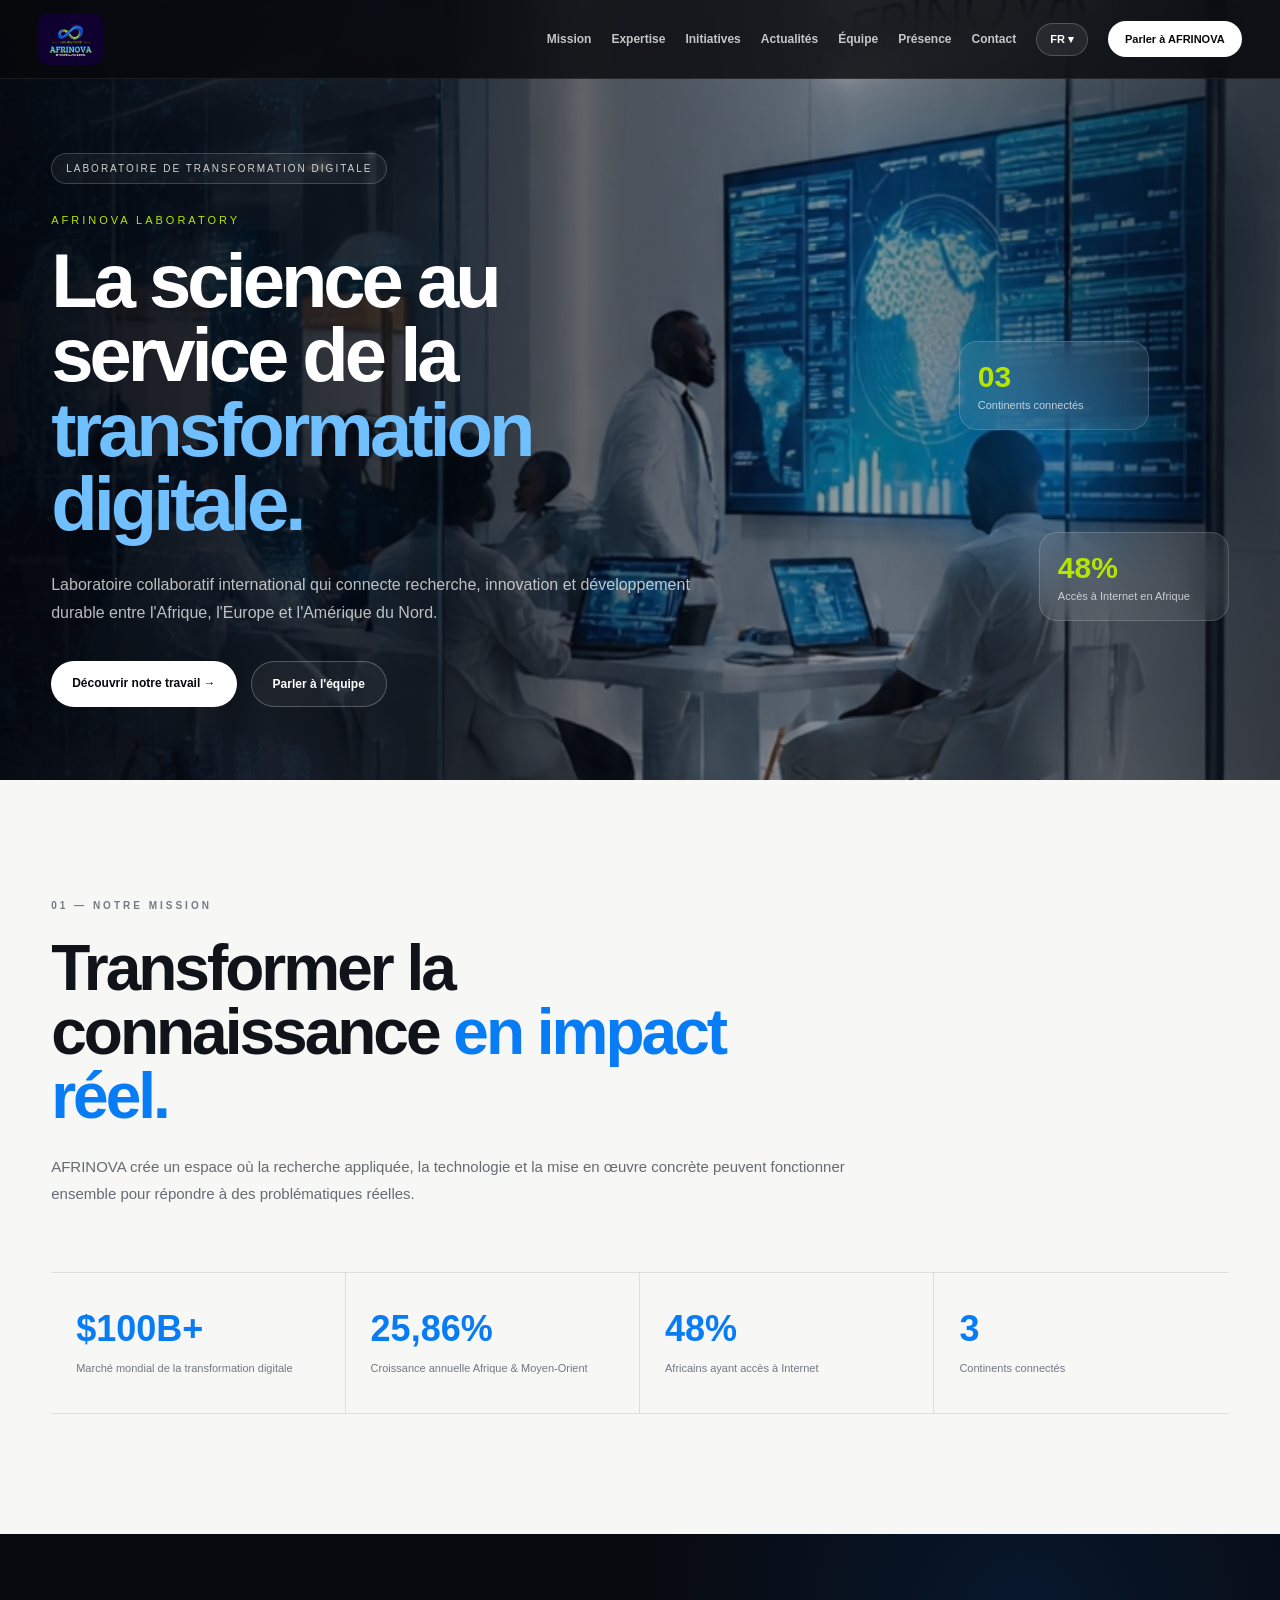
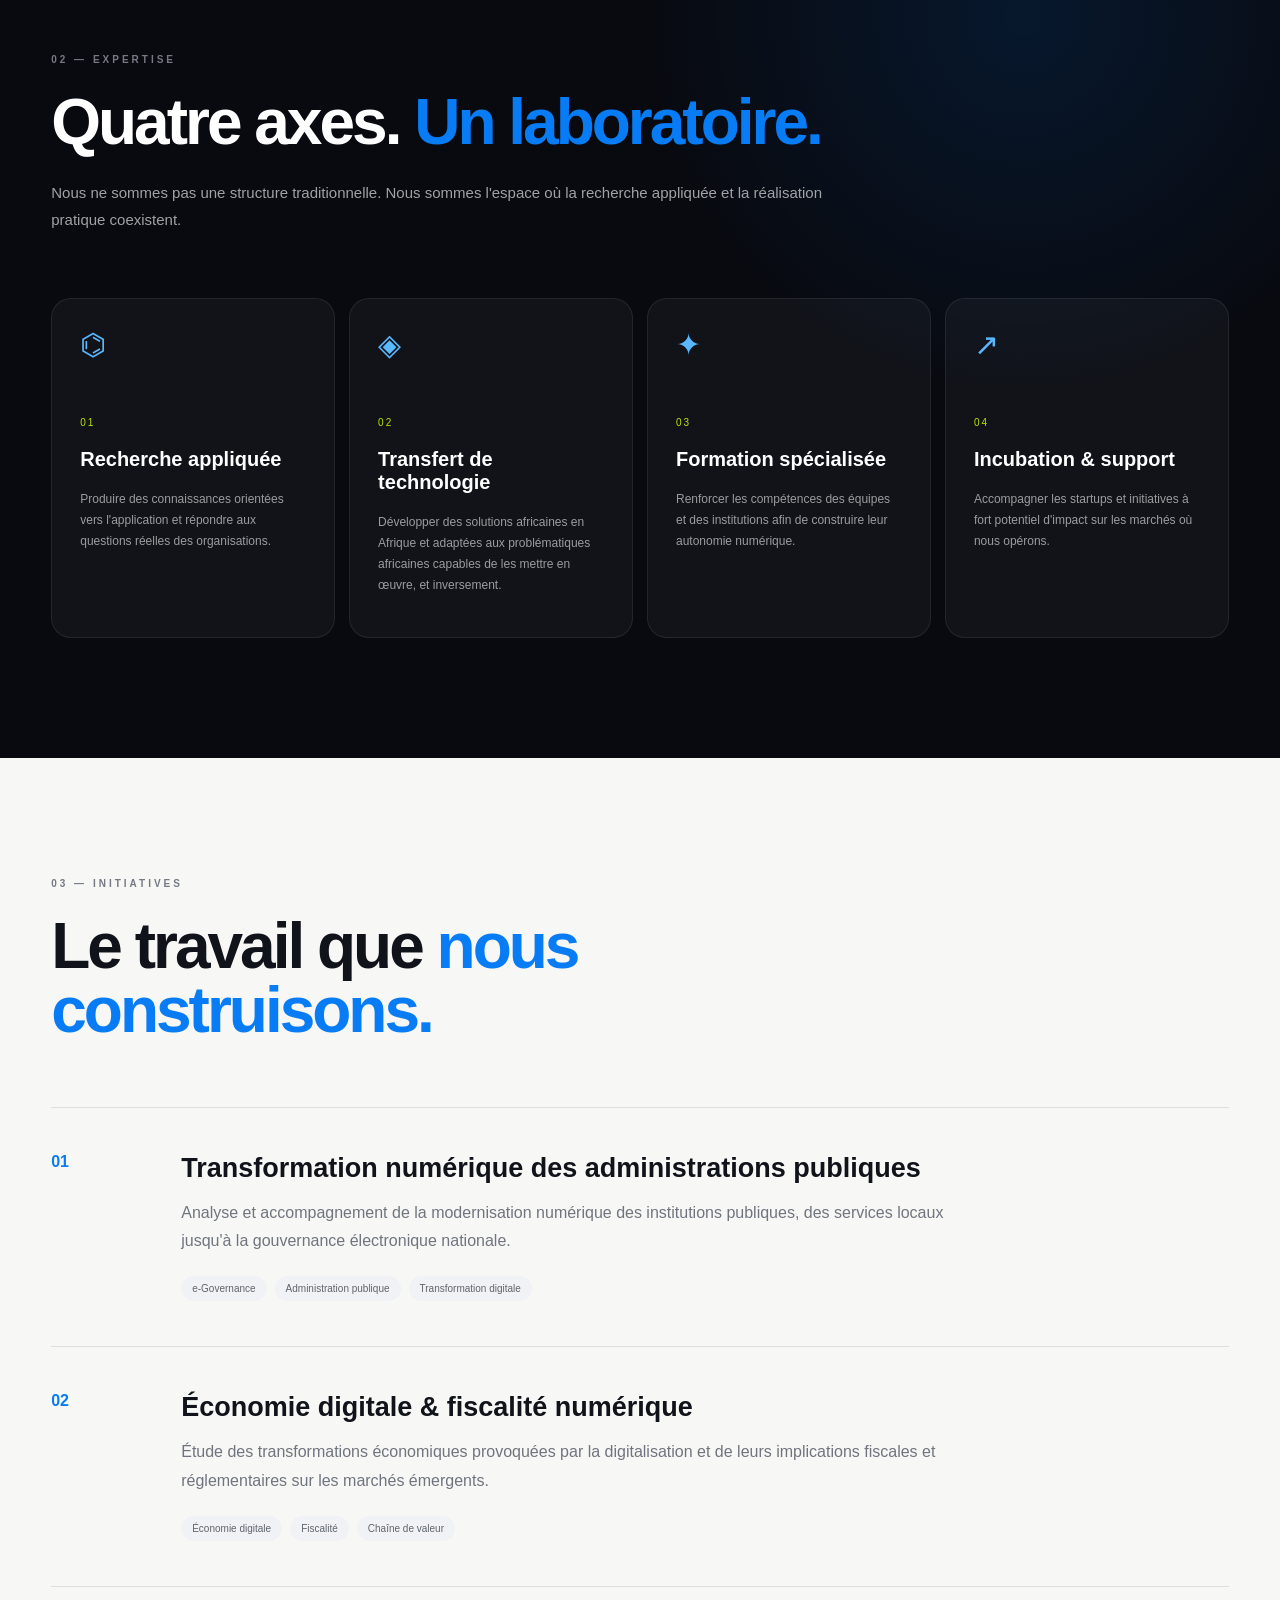
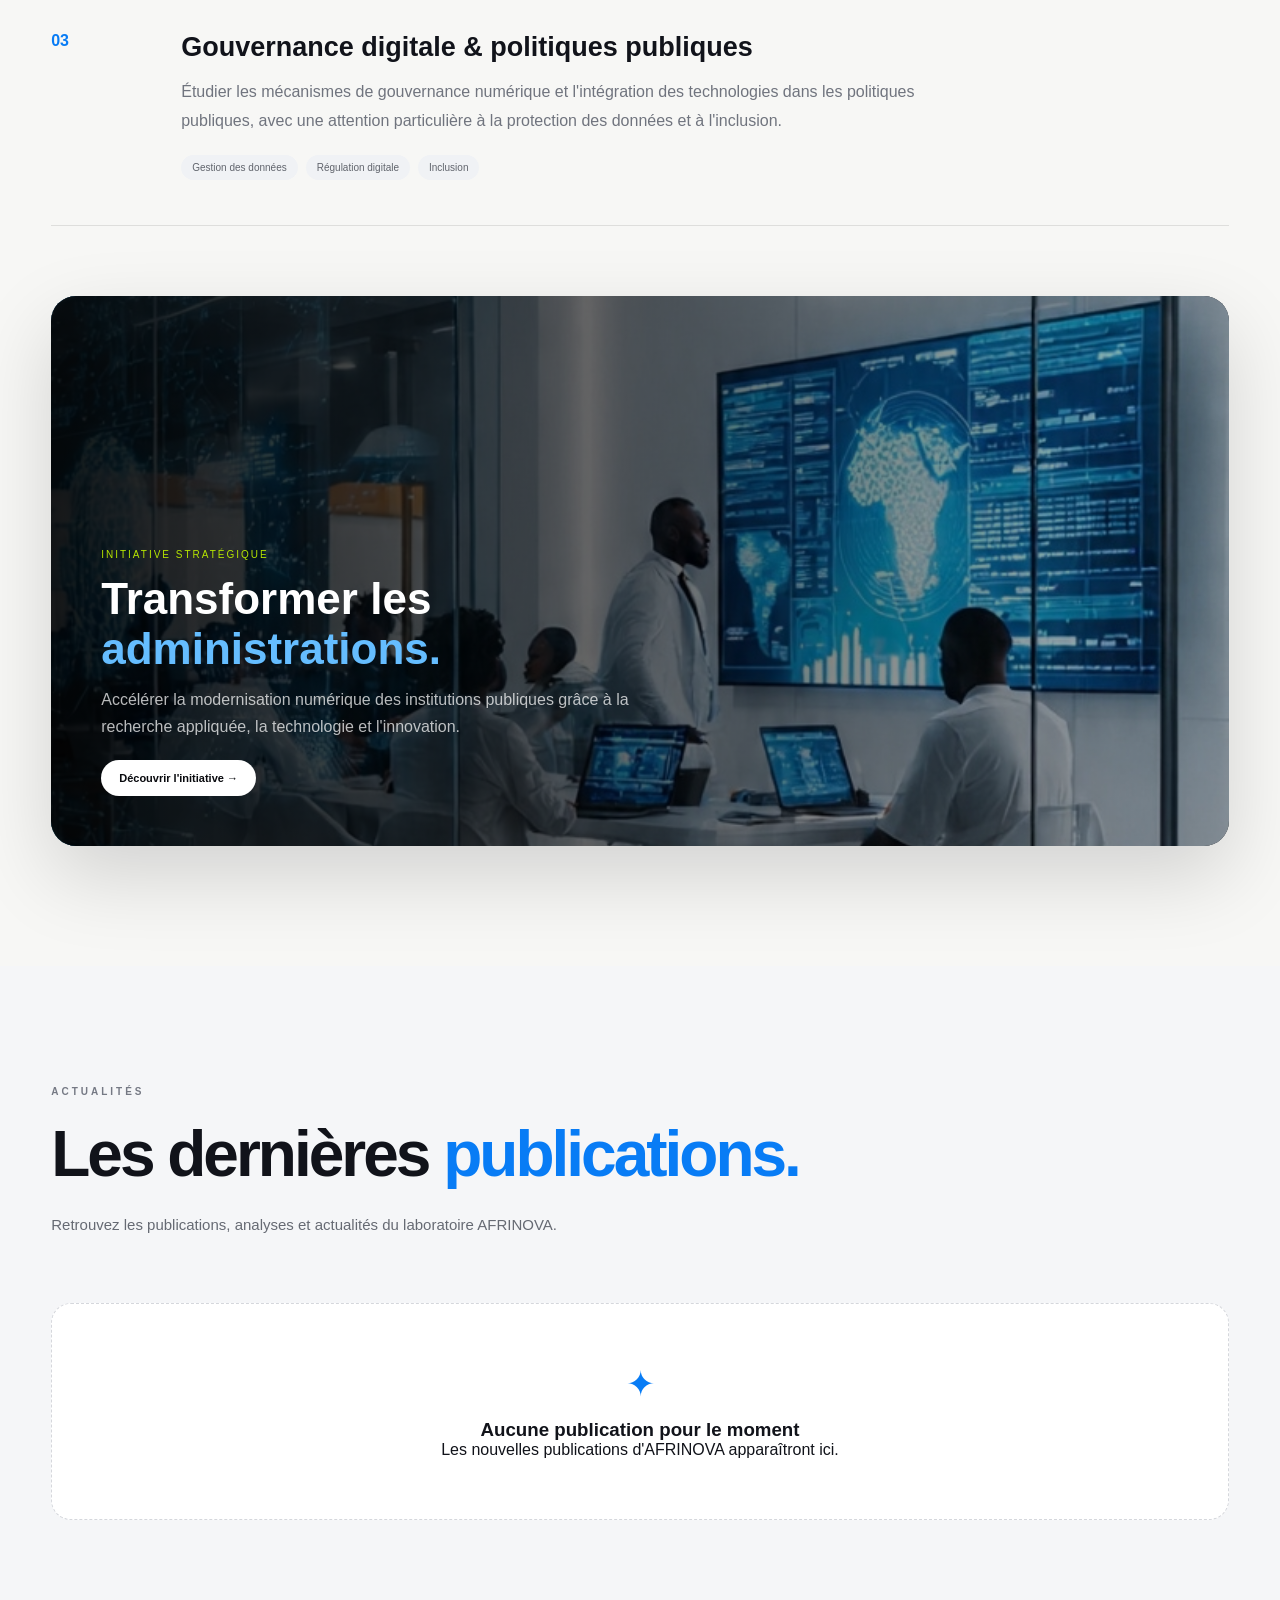
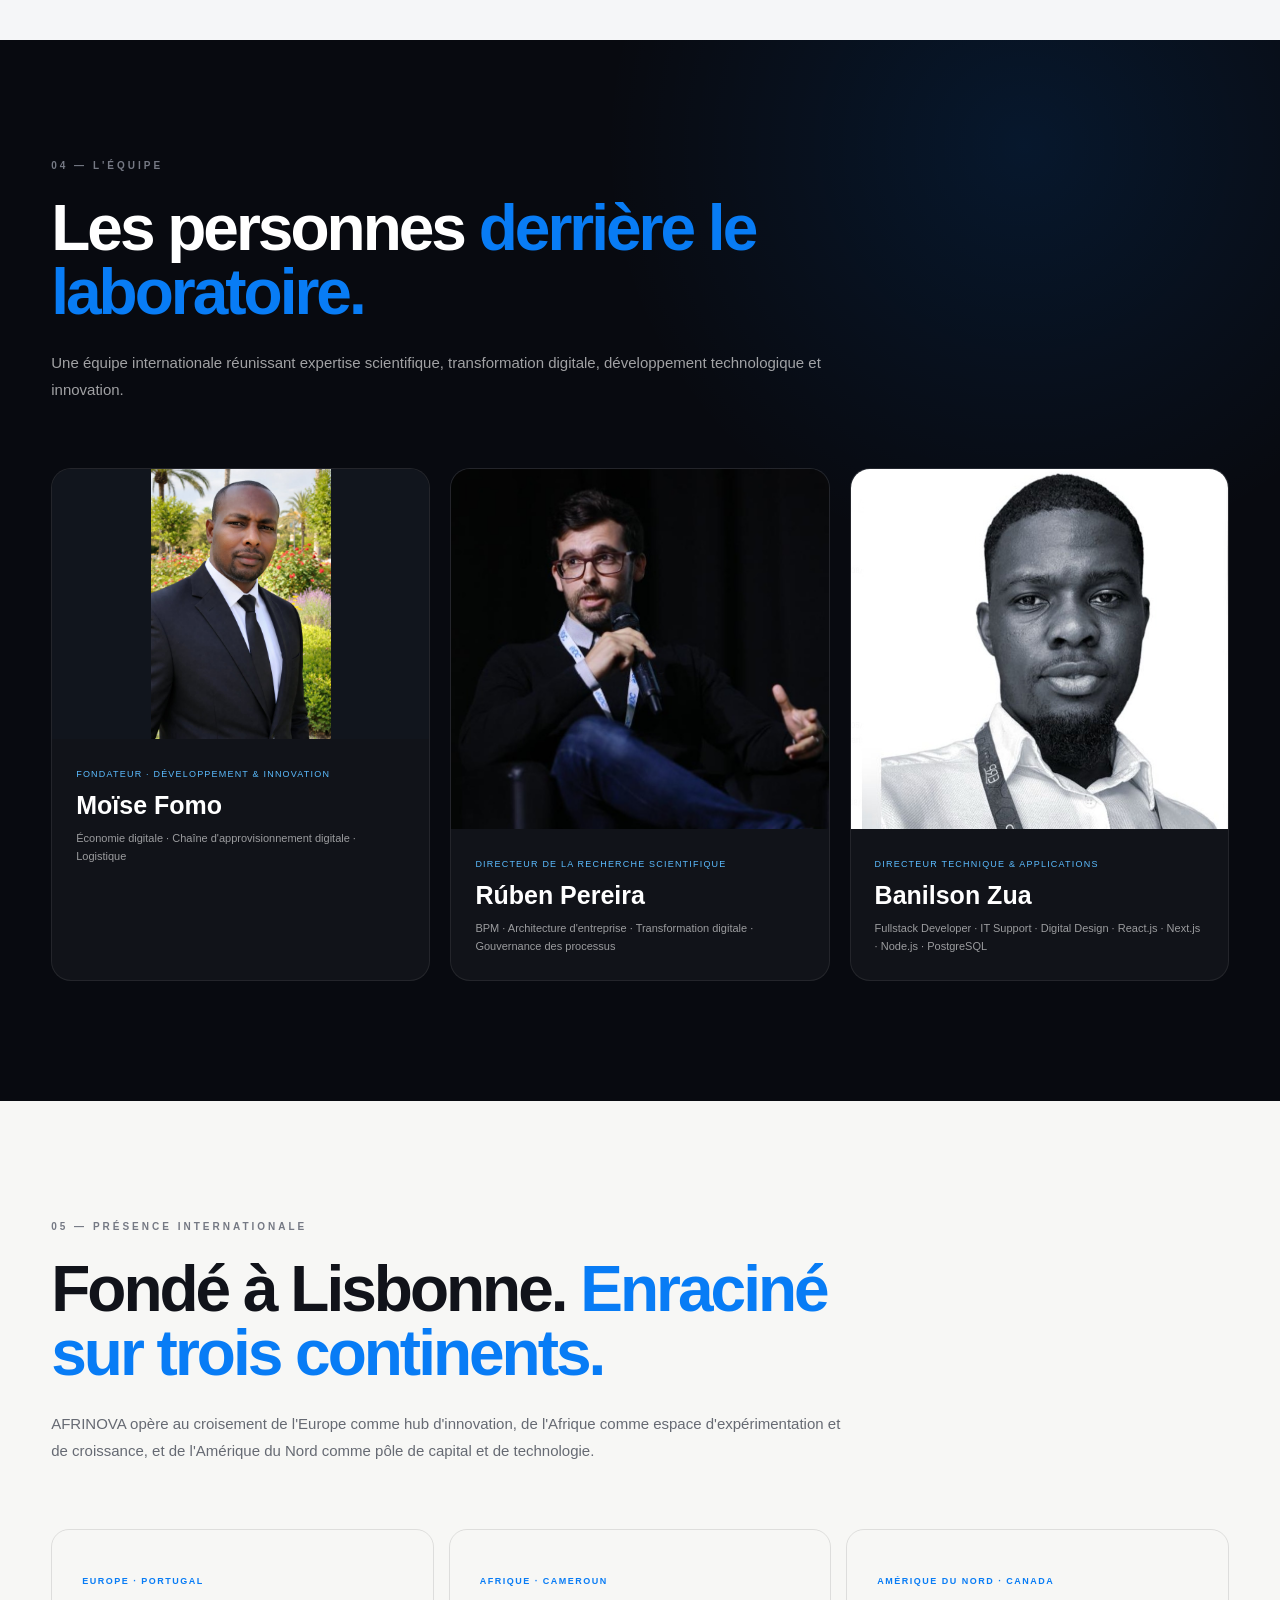
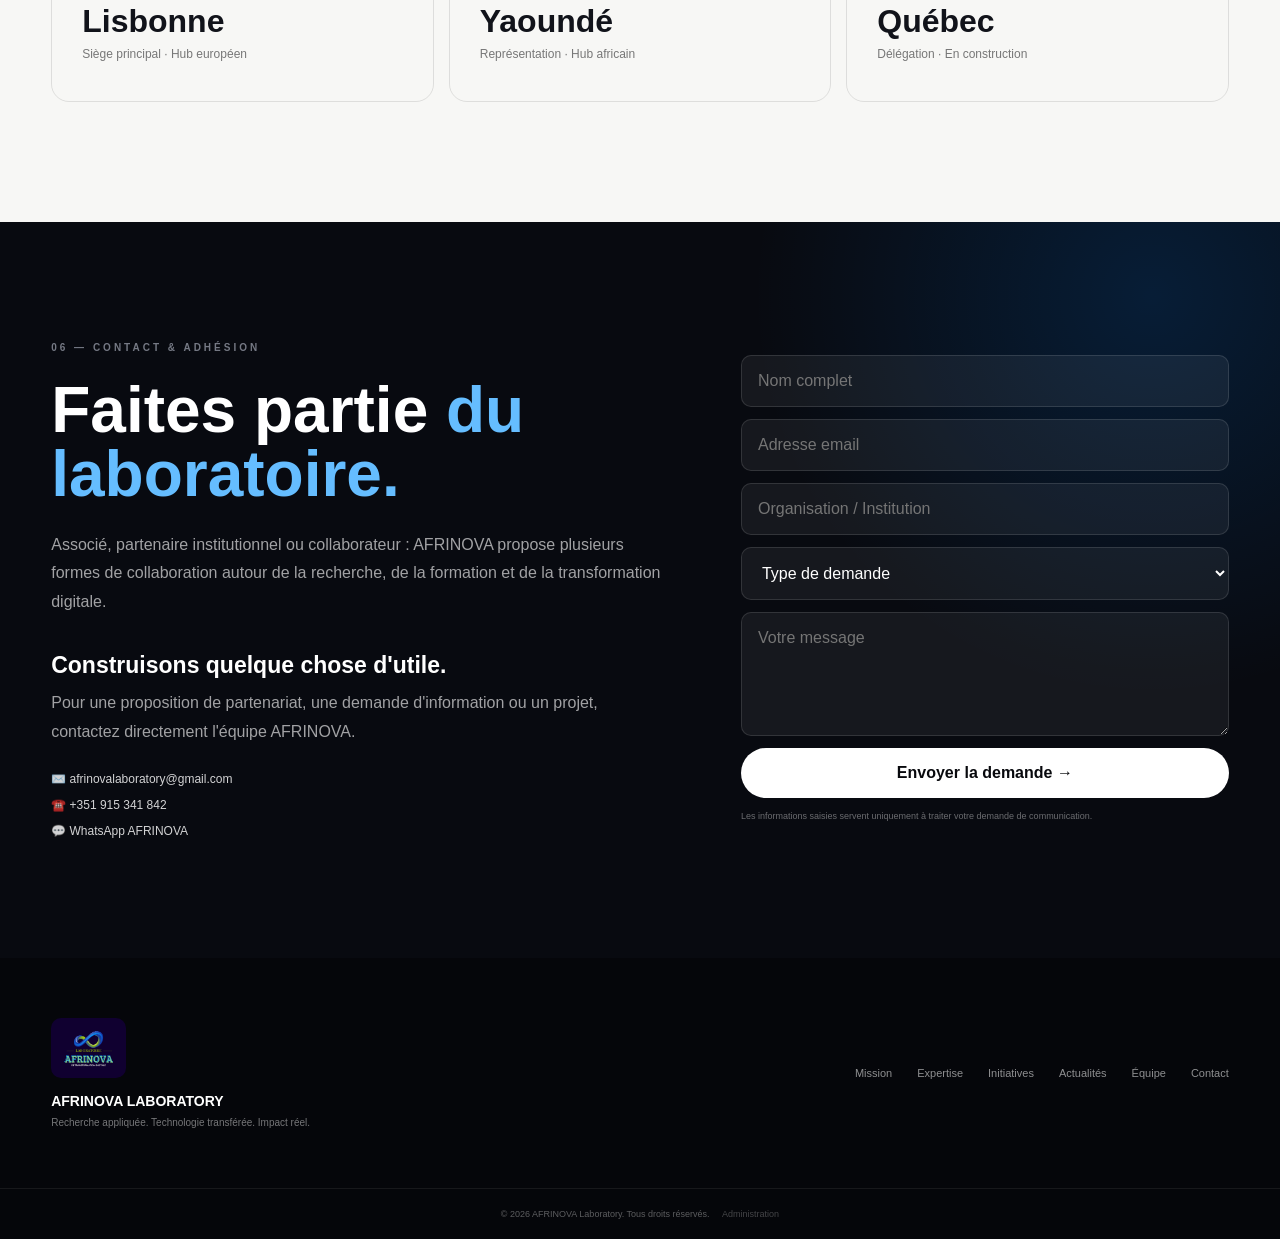
==== commit eccff9c9: "Add files via upload" ====
--- a/index.html
+++ b/index.html
@@ -1,3757 +1,2449 @@
-<!DOCTYPE html>
-<html lang="fr">
+<!DOCTYPE html><html lang="fr">
 <head>
 <meta charset="UTF-8">
-<meta name="viewport" content="width=device-width, initial-scale=1.0">
-
-<title>AFRINOVA — Laboratoire de Transformation Digitale</title>
-
-<link rel="stylesheet" href="style.css">
-</head>
-
-<body>
-
-<!-- ================= HEADER ================= -->
-
-<header class="header">
-
-    <div class="nav-container">
-
-        <a href="#accueil" class="brand">
-            <img src="logo2.jpg" alt="AFRINOVA">
-        </a>
-
-        <nav class="navigation" id="mainNavigation">
-
-            <a href="#mission" data-i18n="mission">Mission</a>
-
-            <a href="#expertise" data-i18n="expertise">
-                Expertise
-            </a>
-
-            <a href="#initiatives" data-i18n="initiatives">
-                Initiatives
-            </a>
-
-            <a href="#actualites" data-i18n="news">
-                Actualités
-            </a>
-
-            <a href="#equipe" data-i18n="team">
-                Équipe
-            </a>
-
-            <a href="#presence" data-i18n="presence">
-                Présence
-            </a>
-
-            <a href="#contact" data-i18n="contact">
-                Contact
-            </a>
-
-        </nav>
-
-
-        <!-- MENU LANGUES -->
-
-        <div class="language-menu">
-
-            <button
-                type="button"
-                class="language-button"
-                id="languageButton"
-            >
-                FR ▾
-            </button>
-
-            <div
-                class="language-dropdown"
-                id="languageDropdown"
-            >
-
-                <button type="button" data-lang="fr">
-                    🇫🇷 Français
-                </button>
-
-                <button type="button" data-lang="en">
-                    🇬🇧 English
-                </button>
-
-                <button type="button" data-lang="es">
-                    🇪🇸 Español
-                </button>
-
-                <button type="button" data-lang="pt">
-                    🇵🇹 Português
-                </button>
-
-            </div>
+<meta name="viewport" content="width=device-width, initial-scale=1.0"><title>AFRINOVA — Laboratoire de Transformation Digitale</title>
+<meta name="description" content="AFRINOVA — Laboratoire de Transformation Digitale"><link rel="stylesheet" href="style.css">
+</head><body><!-- ================= HEADER ================= --><header class="header" id="header">
+    <div class="nav-container">    <a href="#accueil" class="brand">
+        <img src="logo2.jpg" alt="AFRINOVA">
+    </a>
+
+    <nav class="navigation" id="mainNavigation">
+
+        <a href="#mission" data-i18n="mission">Mission</a>
+        <a href="#expertise" data-i18n="expertise">Expertise</a>
+        <a href="#initiatives" data-i18n="initiatives">Initiatives</a>
+        <a href="#actualites" data-i18n="news">Actualités</a>
+        <a href="#equipe" data-i18n="team">Équipe</a>
+        <a href="#presence" data-i18n="presence">Présence</a>
+        <a href="#contact" data-i18n="contact">Contact</a>
+
+    </nav>
+
+    <!-- LANGUES -->
+    <div class="language-menu">
+
+        <button type="button" class="language-button" id="languageButton">
+            FR ▾
+        </button>
+
+        <div class="language-dropdown" id="languageDropdown">
+
+            <button type="button" data-lang="fr">🇫🇷 Français</button>
+            <button type="button" data-lang="en">🇬🇧 English</button>
+            <button type="button" data-lang="es">🇪🇸 Español</button>
+            <button type="button" data-lang="pt">🇵🇹 Português</button>
 
         </div>
-
-
-        <a
-            href="#contact"
-            class="nav-button"
-            data-i18n="talk"
-        >
-            Parler à AFRINOVA
-        </a>
-
-
-        <button
-            type="button"
-            class="menu-button"
-            id="menuButton"
-        >
-            ☰
-        </button>
-
     </div>
 
-</header>
-<style>* {
-    margin: 0;
-    padding: 0;
-    box-sizing: border-box;
+    <a href="#contact" class="nav-button" data-i18n="talk">
+        Parler à AFRINOVA
+    </a>
+
+    <button type="button" class="menu-button" id="menuButton" aria-label="Menu">
+        ☰
+    </button>
+
+</div>
+    <style>* {
+  margin: 0;
+  padding: 0;
+  box-sizing: border-box;
+  }
+
+:root {
+--black: #08090d;
+--dark: #080a10;
+--blue: #087cf5;
+--blue2: #65bdff;
+--lime: #b6e600;
+--white: #ffffff;
+--grey: #737782;
+--border: rgba(0,0,0,.10);
+--max: 1180px;
 }
 
 html {
-    scroll-behavior: smooth;
+scroll-behavior: smooth;
 }
 
 body {
-    font-family: Arial, Helvetica, sans-serif;
-    background: #f7f7f5;
-    color: #11131a;
-    overflow-x: hidden;
+font-family: Arial, Helvetica, sans-serif;
+background: #f7f7f5;
+color: #11131a;
+overflow-x: hidden;
+}
+
+body.admin-open {
+overflow: hidden;
 }
 
 a {
-    text-decoration: none;
-    color: inherit;
+text-decoration: none;
+color: inherit;
 }
 
 img {
-    max-width: 100%;
-    display: block;
+max-width: 100%;
+display: block;
 }
 
 button,
 input,
-select {
-    font: inherit;
-}
-
-
-/* ================= VARIABLES ================= */
-
-:root {
-
-    --black: #08090d;
-    --dark: #0b0d13;
-    --blue: #087cf5;
-    --blue2: #20a9ff;
-    --lime: #b6e600;
-
-    --white: #ffffff;
-    --grey: #737782;
-
-    --border: rgba(0,0,0,.10);
-
-    --max: 1180px;
-}
-
-
-/* ================= CONTAINER ================= */
+select,
+textarea {
+font: inherit;
+}
 
 .container {
-    width: min(1180px, 92%);
-    margin: auto;
-}
-
+width: min(1180px, 92%);
+margin: auto;
+}
 
 /* ================= HEADER ================= */
 
 .header {
-
-    position: fixed;
-
-    top: 0;
-    left: 0;
-
-    width: 100%;
-
-    z-index: 9999;
-
-    background: rgba(7,8,12,.78);
-
-    backdrop-filter: blur(18px);
-
-    -webkit-backdrop-filter: blur(18px);
-
-    border-bottom:
-        1px solid rgba(255,255,255,.08);
+position: fixed;
+top: 0;
+left: 0;
+width: 100%;
+z-index: 9999;
+background: rgba(7,8,12,.80);
+backdrop-filter: blur(18px);
+-webkit-backdrop-filter: blur(18px);
+border-bottom: 1px solid rgba(255,255,255,.08);
 }
 
 .nav-container {
-
-    width: min(1250px,94%);
-
-    min-height: 78px;
-
-    margin: auto;
-
-    display: flex;
-
-    align-items: center;
-
-    gap: 20px;
+width: min(1250px,94%);
+min-height: 78px;
+margin: auto;
+display: flex;
+align-items: center;
+gap: 20px;
 }
 
 .brand {
-
-    width: 65px;
-    height: 52px;
-
-    overflow: hidden;
-
-    flex-shrink: 0;
+width: 65px;
+height: 52px;
+overflow: hidden;
+flex-shrink: 0;
 }
 
 .brand img {
-
-    width: 100%;
-    height: 100%;
-
-    object-fit: cover;
-
-    border-radius: 10px;
+width: 100%;
+height: 100%;
+object-fit: cover;
+border-radius: 10px;
 }
 
 .navigation {
-
-    display: flex;
-
-    align-items: center;
-
-    gap: 20px;
-
-    margin-left: auto;
+display: flex;
+align-items: center;
+gap: 20px;
+margin-left: auto;
 }
 
 .navigation a {
-
-    color: rgba(255,255,255,.75);
-
-    font-size: 12px;
-
-    font-weight: 600;
-
-    position: relative;
-
-    transition: .25s ease;
+color: rgba(255,255,255,.75);
+font-size: 12px;
+font-weight: 600;
+position: relative;
+transition: .25s ease;
 }
 
 .navigation a:hover {
-    color: white;
+color: white;
 }
 
 .navigation a::after {
-
-    content: "";
-
-    position: absolute;
-
-    left: 0;
-    bottom: -8px;
-
-    width: 0;
-    height: 2px;
-
-    background: var(--lime);
-
-    transition: .25s ease;
+content: "";
+position: absolute;
+left: 0;
+bottom: -8px;
+width: 0;
+height: 2px;
+background: var(--lime);
+transition: .25s ease;
 }
 
 .navigation a:hover::after {
-    width: 100%;
-}
-
-
-/* ================= LANGUE ================= */
+width: 100%;
+}
+
+/* ================= LANGUAGE ================= */
 
 .language-menu {
-
-    position: relative;
-
-    flex-shrink: 0;
+position: relative;
+flex-shrink: 0;
 }
 
 .language-button {
-
-    border:
-        1px solid rgba(255,255,255,.20);
-
-    background:
-        rgba(255,255,255,.07);
-
-    color: white;
-
-    padding: 9px 13px;
-
-    border-radius: 30px;
-
-    font-size: 11px;
-
-    font-weight: 800;
-
-    cursor: pointer;
-
-    transition: .25s ease;
+border: 1px solid rgba(255,255,255,.20);
+background: rgba(255,255,255,.07);
+color: white;
+padding: 9px 13px;
+border-radius: 30px;
+font-size: 11px;
+font-weight: 800;
+cursor: pointer;
+transition: .25s ease;
 }
 
 .language-button:hover {
-
-    background:
-        rgba(255,255,255,.15);
-
-    transform: translateY(-2px);
+background: rgba(255,255,255,.15);
+transform: translateY(-2px);
 }
 
 .language-dropdown {
-
-    position: absolute;
-
-    top: calc(100% + 10px);
-
-    right: 0;
-
-    width: 150px;
-
-    padding: 7px;
-
-    background: rgba(8,10,15,.98);
-
-    border:
-        1px solid rgba(255,255,255,.15);
-
-    border-radius: 14px;
-
-    box-shadow:
-        0 20px 50px rgba(0,0,0,.4);
-
-    backdrop-filter: blur(20px);
-
-    opacity: 0;
-
-    visibility: hidden;
-
-    transform: translateY(-10px);
-
-    transition: .25s ease;
-
-    z-index: 10000;
+position: absolute;
+top: calc(100% + 10px);
+right: 0;
+width: 155px;
+padding: 7px;
+background: rgba(8,10,15,.98);
+border: 1px solid rgba(255,255,255,.15);
+border-radius: 14px;
+box-shadow: 0 20px 50px rgba(0,0,0,.4);
+opacity: 0;
+visibility: hidden;
+transform: translateY(-10px);
+transition: .25s ease;
+z-index: 10000;
 }
 
 .language-dropdown.active {
-
-    opacity: 1;
-
-    visibility: visible;
-
-    transform: translateY(0);
+opacity: 1;
+visibility: visible;
+transform: translateY(0);
 }
 
 .language-dropdown button {
-
-    width: 100%;
-
-    border: 0;
-
-    background: transparent;
-
-    color: rgba(255,255,255,.8);
-
-    padding: 11px 10px;
-
-    text-align: left;
-
-    border-radius: 8px;
-
-    cursor: pointer;
-
-    font-size: 12px;
-
-    transition: .2s ease;
+width: 100%;
+border: 0;
+background: transparent;
+color: rgba(255,255,255,.8);
+padding: 11px 10px;
+text-align: left;
+border-radius: 8px;
+cursor: pointer;
+font-size: 12px;
+transition: .2s ease;
 }
 
 .language-dropdown button:hover {
-
-    background:
-        rgba(0,130,255,.18);
-
-    color: white;
-}
-
-
-/* ================= BOUTON HEADER ================= */
+background: rgba(0,130,255,.18);
+color: white;
+}
+
+/* ================= HEADER BUTTON ================= */
 
 .nav-button {
-
-    padding: 12px 17px;
-
-    background: white;
-
-    color: #08090d;
-
-    border-radius: 30px;
-
-    font-size: 11px;
-
-    font-weight: 800;
-
-    transition: .3s ease;
-
-    flex-shrink: 0;
+padding: 12px 17px;
+background: white;
+color: #08090d;
+border-radius: 30px;
+font-size: 11px;
+font-weight: 800;
+transition: .3s ease;
+flex-shrink: 0;
 }
 
 .nav-button:hover {
-
-    transform: translateY(-3px);
-
-    box-shadow:
-        0 12px 35px rgba(255,255,255,.20);
+transform: translateY(-3px);
+box-shadow: 0 12px 35px rgba(255,255,255,.20);
 }
 
 .menu-button {
-
-    display: none;
-
-    border: 0;
-
-    background: transparent;
-
-    color: white;
-
-    font-size: 27px;
-
-    cursor: pointer;
-}
-
+display: none;
+border: 0;
+background: transparent;
+color: white;
+font-size: 27px;
+cursor: pointer;
+}
 
 /* ================= HERO ================= */
 
 .hero {
-
-    min-height: 780px;
-
-    position: relative;
-
-    display: flex;
-
-    align-items: center;
-
-    overflow: hidden;
-
-    background: #030611;
+min-height: 780px;
+position: relative;
+display: flex;
+align-items: center;
+overflow: hidden;
+background: #030611;
 }
 
 .hero-background {
-
-    position: absolute;
-
-    inset: 0;
-
-    background-image:
-        url("plateforme.jpg");
-
-    background-size: cover;
-
-    background-position: center;
-
-    background-repeat: no-repeat;
-
-    animation:
-        heroZoom 15s ease-in-out infinite alternate;
+position: absolute;
+inset: 0;
+background-image: url("Ad.jpg");
+background-size: cover;
+background-position: center;
+background-repeat: no-repeat;
+animation: heroZoom 15s ease-in-out infinite alternate;
 }
 
 @keyframes heroZoom {
-
-    from {
-        transform: scale(1.02);
-    }
-
-    to {
-        transform: scale(1.07);
-    }
+from {
+transform: scale(1.02);
+}
+to {
+transform: scale(1.08);
+}
 }
 
 .hero-overlay {
-
-    position: absolute;
-
-    inset: 0;
-
-    background:
-        linear-gradient(
-            90deg,
-            rgba(3,5,12,.97),
-            rgba(3,5,12,.78),
-            rgba(3,5,12,.42),
-            rgba(3,5,12,.72)
-        );
+position: absolute;
+inset: 0;
+background:
+linear-gradient(
+90deg,
+rgba(3,5,12,.96),
+rgba(3,5,12,.75),
+rgba(3,5,12,.40),
+rgba(3,5,12,.72)
+);
 }
 
 .hero-content {
-
-    position: relative;
-
-    z-index: 2;
-
-    width: min(1180px,92%);
-
-    margin: auto;
-
-    padding-top: 80px;
+position: relative;
+z-index: 2;
+width: min(1180px,92%);
+margin: auto;
+padding-top: 80px;
 }
 
 .hero-badge {
-
-    display: inline-block;
-
-    padding: 9px 14px;
-
-    border:
-        1px solid rgba(255,255,255,.18);
-
-    background:
-        rgba(255,255,255,.05);
-
-    border-radius: 100px;
-
-    color: rgba(255,255,255,.8);
-
-    font-size: 10px;
-
-    letter-spacing: 2px;
-
-    margin-bottom: 30px;
+display: inline-block;
+padding: 9px 14px;
+border: 1px solid rgba(255,255,255,.18);
+background: rgba(255,255,255,.05);
+border-radius: 100px;
+color: rgba(255,255,255,.8);
+font-size: 10px;
+letter-spacing: 2px;
+margin-bottom: 30px;
+animation: pulseBadge 3s ease-in-out infinite;
+}
+
+@keyframes pulseBadge {
+0%,100% {
+box-shadow: 0 0 0 rgba(0,140,255,0);
+}
+50% {
+box-shadow: 0 0 30px rgba(0,140,255,.25);
+}
 }
 
 .hero-grid {
-
-    display: grid;
-
-    grid-template-columns:
-        1.15fr .85fr;
-
-    align-items: center;
-
-    gap: 40px;
+display: grid;
+grid-template-columns: 1.15fr .85fr;
+align-items: center;
+gap: 40px;
 }
 
 .small-label {
-
-    color: var(--lime);
-
-    font-size: 11px;
-
-    letter-spacing: 3px;
-
-    margin-bottom: 18px;
+color: var(--lime);
+font-size: 11px;
+letter-spacing: 3px;
+margin-bottom: 18px;
 }
 
 .hero h1 {
-
-    color: white;
-
-    font-size:
-        clamp(45px,6vw,76px);
-
-    line-height: .98;
-
-    letter-spacing: -4px;
-
-    font-weight: 800;
-
-    max-width: 750px;
+color: white;
+font-size: clamp(45px,6vw,76px);
+line-height: .98;
+letter-spacing: -4px;
+font-weight: 800;
+max-width: 750px;
 }
 
 .hero h1 span {
-    color: #70bfff;
+color: #70bfff;
 }
 
 .hero-text > p {
-
-    margin-top: 30px;
-
-    max-width: 650px;
-
-    color:
-        rgba(255,255,255,.72);
-
-    font-size: 16px;
-
-    line-height: 1.75;
+margin-top: 30px;
+max-width: 650px;
+color: rgba(255,255,255,.72);
+font-size: 16px;
+line-height: 1.75;
 }
 
 .hero-buttons {
-
-    display: flex;
-
-    gap: 14px;
-
-    margin-top: 34px;
-
-    flex-wrap: wrap;
+display: flex;
+gap: 14px;
+margin-top: 34px;
+flex-wrap: wrap;
 }
 
 .primary-button,
 .secondary-button {
-
-    padding: 15px 21px;
-
-    border-radius: 100px;
-
-    font-size: 12px;
-
-    font-weight: 800;
-
-    transition: .3s ease;
+padding: 15px 21px;
+border-radius: 100px;
+font-size: 12px;
+font-weight: 800;
+transition: .3s ease;
 }
 
 .primary-button {
-
-    background: white;
-
-    color: #08090d;
+background: white;
+color: #08090d;
 }
 
 .primary-button:hover {
-
-    transform: translateY(-4px);
-
-    box-shadow:
-        0 18px 50px rgba(0,145,255,.35);
+transform: translateY(-4px) scale(1.02);
+box-shadow: 0 18px 50px rgba(0,145,255,.35);
 }
 
 .secondary-button {
-
-    border:
-        1px solid rgba(255,255,255,.25);
-
-    background:
-        rgba(255,255,255,.05);
-
-    color: white;
+border: 1px solid rgba(255,255,255,.25);
+background: rgba(255,255,255,.05);
+color: white;
 }
 
 .secondary-button:hover {
-
-    transform: translateY(-4px);
-
-    background:
-        rgba(0,130,255,.12);
-}
-
-
-/* ================= HERO VISUEL ================= */
+transform: translateY(-4px);
+background: rgba(0,130,255,.12);
+}
+
+/* ================= HERO VISUAL ================= */
 
 .hero-visual {
-
-    height: 400px;
-
-    position: relative;
+height: 400px;
+position: relative;
 }
 
 .glow-circle {
-
+position: absolute;
+width: 320px;
+height: 320px;
+right: 30px;
+top: 30px;
+border-radius: 50%;
+background:
+radial-gradient(
+circle,
+rgba(0,145,255,.30),
+transparent 70%
+);
+filter: blur(4px);
+animation: glowMove 5s ease-in-out infinite alternate;
+}
+
+@keyframes glowMove {
+from {
+transform: scale(.95);
+}
+to {
+transform: scale(1.08);
+}
+}
+
+.floating-card {
+position: absolute;
+z-index: 4;
+padding: 18px;
+width: 190px;
+border-radius: 18px;
+background: rgba(255,255,255,.08);
+border: 1px solid rgba(255,255,255,.16);
+backdrop-filter: blur(18px);
+color: white;
+animation: float 5s ease-in-out infinite;
+}
+
+.floating-card strong {
+display: block;
+font-size: 30px;
+color: var(--lime);
+}
+
+.floating-card span {
+display: block;
+margin-top: 5px;
+font-size: 11px;
+color: rgba(255,255,255,.7);
+}
+
+.card-one {
+right: 80px;
+top: 80px;
+}
+
+.card-two {
+right: 0;
+bottom: 40px;
+animation-delay: 1.5s;
+}
+
+@keyframes float {
+0%,100% {
+transform: translateY(0);
+}
+50% {
+transform: translateY(-15px);
+}
+}
+
+/* ================= SECTIONS ================= */
+
+.section {
+padding: 120px 0;
+}
+
+.section-number {
+font-size: 10px;
+letter-spacing: 3px;
+font-weight: 800;
+color: #757984;
+margin-bottom: 25px;
+}
+
+.section-heading {
+max-width: 800px;
+margin-bottom: 65px;
+}
+
+.section-heading h2 {
+font-size: clamp(38px,5vw,64px);
+line-height: 1;
+letter-spacing: -3px;
+margin-bottom: 25px;
+}
+
+.section-heading h2 span {
+color: #087cf5;
+}
+
+.section-heading p {
+color: #666a73;
+line-height: 1.8;
+font-size: 15px;
+}
+
+.section-heading.light h2 {
+color: white;
+}
+
+.section-heading.light p {
+color: rgba(255,255,255,.62);
+}
+
+/* ================= STATS ================= */
+
+.stats-grid {
+display: grid;
+grid-template-columns: repeat(4,1fr);
+border-top: 1px solid var(--border);
+border-bottom: 1px solid var(--border);
+}
+
+.stat-card {
+padding: 35px 25px;
+border-right: 1px solid var(--border);
+transition: .3s ease;
+}
+
+.stat-card:last-child {
+border-right: 0;
+}
+
+.stat-card:hover {
+background: white;
+transform: translateY(-5px);
+}
+
+.stat-card strong {
+display: block;
+font-size: 36px;
+color: #087cf5;
+}
+
+.stat-card span {
+display: block;
+margin-top: 10px;
+color: #737782;
+font-size: 11px;
+line-height: 1.6;
+}
+
+/* ================= DARK ================= */
+
+.dark-section {
+background:
+radial-gradient(
+circle at 80% 10%,
+rgba(0,123,255,.12),
+transparent 30%
+),
+#080a10;
+color: white;
+}
+
+/* ================= EXPERTISE ================= */
+
+.expertise-grid {
+display: grid;
+grid-template-columns: repeat(4,1fr);
+gap: 14px;
+}
+
+.expertise-card {
+min-height: 340px;
+padding: 28px;
+border-radius: 20px;
+background: rgba(255,255,255,.04);
+border: 1px solid rgba(255,255,255,.08);
+transition: .35s ease;
+}
+
+.expertise-card:hover {
+transform: translateY(-10px);
+border-color: rgba(0,160,255,.4);
+box-shadow: 0 25px 60px rgba(0,0,0,.25);
+}
+
+.expertise-icon {
+font-size: 30px;
+color: #59b9ff;
+margin-bottom: 50px;
+}
+
+.card-number {
+font-size: 10px;
+color: var(--lime);
+letter-spacing: 2px;
+}
+
+.expertise-card h3 {
+font-size: 20px;
+margin: 18px 0;
+}
+
+.expertise-card p {
+color: rgba(255,255,255,.58);
+font-size: 12px;
+line-height: 1.75;
+}
+
+/* ================= INITIATIVES ================= */
+
+.initiative-list {
+border-top: 1px solid var(--border);
+}
+
+.initiative {
+display: grid;
+grid-template-columns: 100px 1fr;
+gap: 30px;
+padding: 45px 0;
+border-bottom: 1px solid var(--border);
+transition: .3s ease;
+}
+
+.initiative:hover {
+padding-left: 10px;
+}
+
+.initiative-number {
+color: #087cf5;
+font-weight: 800;
+}
+
+.initiative-content h3 {
+font-size: 27px;
+margin-bottom: 15px;
+}
+
+.initiative-content p {
+max-width: 800px;
+color: #70747e;
+line-height: 1.8;
+}
+
+.tags {
+display: flex;
+gap: 8px;
+flex-wrap: wrap;
+margin-top: 20px;
+}
+
+.tags span {
+padding: 7px 11px;
+border-radius: 50px;
+background: #f0f2f5;
+font-size: 10px;
+color: #60646c;
+}
+
+/* ================= IMAGE ================= */
+
+.strategic-image {
+margin-top: 70px;
+height: 550px;
+position: relative;
+overflow: hidden;
+border-radius: 25px;
+background: #05070c;
+box-shadow: 0 30px 80px rgba(0,0,0,.15);
+}
+
+.strategic-image img {
+width: 100%;
+height: 100%;
+object-fit: cover;
+transition: .8s ease;
+}
+
+.strategic-image:hover img {
+transform: scale(1.04);
+}
+
+.strategic-image::after {
+content: "";
+position: absolute;
+inset: 0;
+background:
+linear-gradient(
+90deg,
+rgba(0,0,0,.9),
+rgba(0,0,0,.25)
+);
+}
+
+.image-caption {
+position: absolute;
+z-index: 2;
+left: 50px;
+bottom: 50px;
+max-width: 550px;
+color: white;
+}
+
+.image-caption > span {
+color: var(--lime);
+font-size: 10px;
+letter-spacing: 2px;
+}
+
+.image-caption h3 {
+font-size: 44px;
+margin: 12px 0;
+}
+
+.image-caption h3 span {
+color: #65bdff;
+}
+
+.image-caption p {
+color: rgba(255,255,255,.72);
+line-height: 1.7;
+margin-bottom: 20px;
+}
+
+.image-caption a {
+display: inline-block;
+padding: 12px 18px;
+border-radius: 50px;
+background: white;
+color: #08090d;
+font-weight: 800;
+font-size: 11px;
+transition: .3s ease;
+}
+
+.image-caption a:hover {
+transform: translateY(-4px);
+}
+
+/* ================= NEWS ================= */
+
+.news-section {
+background: #f5f6f8;
+}
+
+.posts-grid {
+display: grid;
+grid-template-columns: repeat(3,1fr);
+gap: 20px;
+}
+
+.post-card {
+background: white;
+border-radius: 20px;
+overflow: hidden;
+border: 1px solid #e8e9ec;
+transition: .35s ease;
+animation: postAppear .6s ease both;
+}
+
+.post-card:hover {
+transform: translateY(-8px);
+box-shadow: 0 25px 60px rgba(0,0,0,.10);
+}
+
+@keyframes postAppear {
+from {
+opacity: 0;
+transform: translateY(20px);
+}
+to {
+opacity: 1;
+transform: translateY(0);
+}
+}
+
+.post-image {
+height: 210px;
+overflow: hidden;
+background: #10131a;
+}
+
+.post-image img {
+width: 100%;
+height: 100%;
+object-fit: cover;
+transition: .5s ease;
+}
+
+.post-card:hover .post-image img {
+transform: scale(1.05);
+}
+
+.post-body {
+padding: 25px;
+}
+
+.post-date {
+font-size: 10px;
+color: #087cf5;
+font-weight: 800;
+}
+
+.post-body h3 {
+font-size: 20px;
+margin: 12px 0;
+}
+
+.post-body p {
+color: #747780;
+font-size: 12px;
+line-height: 1.7;
+}
+
+.read-more {
+display: inline-block;
+margin-top: 18px;
+color: #087cf5;
+font-size: 11px;
+font-weight: 800;
+}
+
+.no-posts {
+padding: 60px 20px;
+text-align: center;
+border: 1px dashed #d5d7dc;
+border-radius: 20px;
+background: white;
+}
+
+.no-posts-icon {
+font-size: 35px;
+color: #087cf5;
+margin-bottom: 15px;
+}
+
+/* ================= TEAM ================= */
+
+.team-grid {
+display: grid;
+grid-template-columns: repeat(3,1fr);
+gap: 20px;
+}
+
+.team-card {
+background: rgba(255,255,255,.04);
+border: 1px solid rgba(255,255,255,.08);
+border-radius: 20px;
+overflow: hidden;
+transition: .35s ease;
+}
+
+.team-card:hover {
+transform: translateY(-8px);
+}
+
+.team-image {
+height: 360px;
+overflow: hidden;
+}
+
+.team-image img {
+width: 100%;
+height: 100%;
+object-fit: cover;
+transition: .6s ease;
+}
+
+/* FONDATEUR PLUS PETIT */
+.founder-image {
+height: 270px;
+}
+
+.founder-image img {
+object-fit: contain;
+background: #11151d;
+}
+
+.team-card:hover .team-image img {
+transform: scale(1.04);
+}
+
+.team-info {
+padding: 24px;
+}
+
+.team-info > span {
+color: #5bbcff;
+font-size: 9px;
+letter-spacing: 1.2px;
+}
+
+.team-info h3 {
+font-size: 25px;
+margin: 10px 0;
+}
+
+.team-info p {
+color: rgba(255,255,255,.58);
+font-size: 11px;
+line-height: 1.6;
+}
+
+/* ================= PRESENCE ================= */
+
+.locations-grid {
+display: grid;
+grid-template-columns: repeat(3,1fr);
+gap: 15px;
+}
+
+.location-card {
+padding: 40px 30px;
+border: 1px solid var(--border);
+border-radius: 18px;
+transition: .3s ease;
+}
+
+.location-card:hover {
+transform: translateY(-6px);
+box-shadow: 0 20px 50px rgba(0,0,0,.07);
+}
+
+.location-card span {
+font-size: 9px;
+letter-spacing: 1.5px;
+color: #087cf5;
+font-weight: 800;
+}
+
+.location-card h3 {
+font-size: 32px;
+margin: 15px 0 7px;
+}
+
+.location-card p {
+color: #777;
+font-size: 12px;
+}
+
+/* ================= CONTACT ================= */
+
+.contact-section {
+background:
+radial-gradient(
+circle at 90% 10%,
+rgba(0,130,255,.16),
+transparent 30%
+),
+#080a10;
+color: white;
+}
+
+.contact-box {
+display: grid;
+grid-template-columns: 1fr .8fr;
+gap: 80px;
+align-items: center;
+}
+
+.contact-content h2 {
+font-size: clamp(40px,5vw,65px);
+line-height: 1;
+margin-bottom: 25px;
+}
+
+.contact-content h2 span {
+color: #65bdff;
+}
+
+.contact-content > p {
+color: rgba(255,255,255,.62);
+line-height: 1.8;
+margin-bottom: 20px;
+}
+
+.contact-content h3 {
+font-size: 23px;
+margin: 35px 0 10px;
+}
+
+.contact-links {
+display: flex;
+flex-direction: column;
+gap: 12px;
+margin-top: 25px;
+}
+
+.contact-links a {
+color: rgba(255,255,255,.82);
+font-size: 12px;
+transition: .25s ease;
+}
+
+.contact-links a:hover {
+color: #65bdff;
+}
+
+.contact-form {
+display: flex;
+flex-direction: column;
+gap: 12px;
+}
+
+.contact-form input,
+.contact-form select,
+.contact-form textarea {
+width: 100%;
+padding: 16px;
+border: 1px solid rgba(255,255,255,.12);
+background: rgba(255,255,255,.06);
+color: white;
+border-radius: 10px;
+outline: none;
+resize: vertical;
+}
+
+.contact-form input:focus,
+.contact-form textarea:focus,
+.contact-form select:focus {
+border-color: rgba(0,150,255,.7);
+box-shadow: 0 0 0 3px rgba(0,150,255,.08);
+}
+
+.contact-form select option {
+color: #111;
+}
+
+.submit-button {
+padding: 16px;
+border: 0;
+border-radius: 50px;
+background: white;
+color: #08090d;
+font-weight: 800;
+cursor: pointer;
+transition: .3s ease;
+}
+
+.submit-button:hover {
+transform: translateY(-3px);
+}
+
+.contact-form small {
+color: rgba(255,255,255,.4);
+font-size: 9px;
+line-height: 1.5;
+}
+
+/* ================= ADMIN ================= */
+
+.admin-panel {
+position: fixed;
+inset: 0;
+z-index: 20000;
+background:
+radial-gradient(
+circle at 80% 10%,
+rgba(0,130,255,.12),
+transparent 30%
+),
+#07090e;
+color: white;
+overflow-y: auto;
+padding: 45px 0;
+display: none;
+}
+
+.admin-panel.active {
+display: block;
+animation: adminOpen .35s ease;
+}
+
+@keyframes adminOpen {
+from {
+opacity: 0;
+transform: scale(.98);
+}
+to {
+opacity: 1;
+transform: scale(1);
+}
+}
+
+.admin-header {
+display: flex;
+justify-content: space-between;
+align-items: flex-start;
+gap: 30px;
+margin-bottom: 35px;
+}
+
+.admin-label {
+color: var(--lime);
+font-size: 10px;
+letter-spacing: 3px;
+font-weight: 800;
+}
+
+.admin-header h2 {
+font-size: clamp(32px,5vw,55px);
+margin: 10px 0;
+}
+
+.admin-header p {
+color: rgba(255,255,255,.55);
+font-size: 13px;
+}
+
+.admin-close {
+width: 45px;
+height: 45px;
+border: 1px solid rgba(255,255,255,.15);
+background: rgba(255,255,255,.06);
+color: white;
+border-radius: 50%;
+font-size: 28px;
+cursor: pointer;
+}
+
+.admin-login {
+display: flex;
+justify-content: center;
+padding: 40px 0;
+}
+
+.admin-login-box {
+width: min(420px,100%);
+padding: 35px;
+background: rgba(255,255,255,.05);
+border: 1px solid rgba(255,255,255,.10);
+border-radius: 24px;
+text-align: center;
+box-shadow: 0 30px 80px rgba(0,0,0,.3);
+}
+
+.admin-lock {
+font-size: 40px;
+margin-bottom: 15px;
+}
+
+.admin-login-box h3 {
+font-size: 25px;
+margin-bottom: 10px;
+}
+
+.admin-login-box p {
+color: rgba(255,255,255,.55);
+font-size: 12px;
+margin-bottom: 20px;
+}
+
+.admin-login-box input {
+width: 100%;
+padding: 15px;
+background: rgba(255,255,255,.06);
+border: 1px solid rgba(255,255,255,.12);
+color: white;
+border-radius: 10px;
+outline: none;
+margin-bottom: 12px;
+}
+
+.admin-primary,
+.admin-secondary {
+border: 0;
+padding: 13px 20px;
+border-radius: 50px;
+font-weight: 800;
+cursor: pointer;
+transition: .25s ease;
+}
+
+.admin-primary {
+background: white;
+color: #08090d;
+}
+
+.admin-primary:hover {
+transform: translateY(-2px);
+box-shadow: 0 12px 30px rgba(0,140,255,.25);
+}
+
+.admin-secondary {
+background: rgba(255,255,255,.08);
+color: white;
+border: 1px solid rgba(255,255,255,.15);
+}
+
+.login-message {
+min-height: 18px;
+color: #ff7777 !important;
+margin-top: 12px;
+}
+
+.admin-dashboard {
+padding-bottom: 60px;
+}
+
+.admin-grid {
+display: grid;
+grid-template-columns: .9fr 1.1fr;
+gap: 25px;
+}
+
+.admin-form-box,
+.admin-list-box {
+background: rgba(255,255,255,.04);
+border: 1px solid rgba(255,255,255,.09);
+border-radius: 22px;
+padding: 28px;
+}
+
+.admin-form-box h3,
+.admin-list-box h3 {
+font-size: 21px;
+margin-bottom: 25px;
+}
+
+.admin-form-box label {
+display: block;
+color: rgba(255,255,255,.6);
+font-size: 11px;
+margin: 14px 0 7px;
+}
+
+.admin-form-box input,
+.admin-form-box textarea {
+width: 100%;
+padding: 14px;
+background: rgba(255,255,255,.06);
+color: white;
+border: 1px solid rgba(255,255,255,.12);
+border-radius: 10px;
+outline: none;
+resize: vertical;
+}
+
+.admin-form-box input:focus,
+.admin-form-box textarea:focus {
+border-color: #087cf5;
+}
+
+.image-preview {
+margin-top: 12px;
+min-height: 20px;
+}
+
+.image-preview img {
+width: 100%;
+max-height: 220px;
+object-fit: cover;
+border-radius: 12px;
+}
+
+.admin-form-buttons {
+display: flex;
+gap: 10px;
+margin-top: 20px;
+flex-wrap: wrap;
+}
+
+.admin-list-header {
+display: flex;
+align-items: center;
+justify-content: space-between;
+margin-bottom: 20px;
+}
+
+.admin-list-header h3 {
+margin: 0;
+}
+
+.admin-list-header span {
+background: #087cf5;
+padding: 7px 12px;
+border-radius: 30px;
+font-size: 11px;
+font-weight: 800;
+}
+
+.admin-post-item {
+display: grid;
+grid-template-columns: 85px 1fr auto;
+gap: 15px;
+align-items: center;
+padding: 15px 0;
+border-bottom: 1px solid rgba(255,255,255,.08);
+}
+
+.admin-post-item:last-child {
+border-bottom: 0;
+}
+
+.admin-post-item img {
+width: 85px;
+height: 65px;
+object-fit: cover;
+border-radius: 10px;
+}
+
+.admin-post-info h4 {
+font-size: 14px;
+margin-bottom: 5px;
+}
+
+.admin-post-info span {
+color: rgba(255,255,255,.4);
+font-size: 9px;
+}
+
+.admin-actions {
+display: flex;
+gap: 6px;
+}
+
+.admin-actions button {
+border: 1px solid rgba(255,255,255,.12);
+background: rgba(255,255,255,.06);
+color: white;
+padding: 8px 10px;
+border-radius: 8px;
+cursor: pointer;
+}
+
+.admin-actions button:hover {
+background: rgba(0,130,255,.2);
+}
+
+.admin-warning {
+margin-top: 25px;
+padding: 18px;
+border-radius: 14px;
+background: rgba(255,190,0,.07);
+border: 1px solid rgba(255,190,0,.15);
+color: rgba(255,255,255,.65);
+font-size: 11px;
+line-height: 1.7;
+}
+
+.admin-access {
+margin-left: 10px;
+background: transparent;
+border: 0;
+color: rgba(255,255,255,.25);
+cursor: pointer;
+font-size: 9px;
+}
+
+.admin-access:hover {
+color: white;
+}
+
+.hidden {
+display: none !important;
+}
+
+/* ================= ARTICLE MODAL ================= */
+
+.article-modal {
+position: fixed;
+inset: 0;
+z-index: 25000;
+display: flex;
+align-items: center;
+justify-content: center;
+padding: 20px;
+}
+
+.article-modal-overlay {
+position: absolute;
+inset: 0;
+background: rgba(0,0,0,.82);
+backdrop-filter: blur(10px);
+}
+
+.article-modal-content {
+position: relative;
+z-index: 2;
+width: min(800px,100%);
+max-height: 90vh;
+overflow-y: auto;
+background: white;
+color: #111;
+border-radius: 22px;
+box-shadow: 0 30px 100px rgba(0,0,0,.5);
+animation: modalIn .3s ease;
+}
+
+@keyframes modalIn {
+from {
+opacity: 0;
+transform: translateY(30px) scale(.97);
+}
+to {
+opacity: 1;
+transform: translateY(0) scale(1);
+}
+}
+
+.article-modal-close {
+position: absolute;
+right: 15px;
+top: 15px;
+z-index: 3;
+width: 40px;
+height: 40px;
+border: 0;
+border-radius: 50%;
+background: rgba(0,0,0,.7);
+color: white;
+font-size: 25px;
+cursor: pointer;
+}
+
+.article-modal-image {
+width: 100%;
+height: 300px;
+object-fit: cover;
+}
+
+.article-modal-body {
+padding: 35px;
+}
+
+.article-modal-body h2 {
+font-size: 35px;
+margin: 12px 0 25px;
+}
+
+.article-content {
+color: #60646c;
+line-height: 1.8;
+font-size: 14px;
+}
+
+/* ================= FOOTER ================= */
+
+.footer {
+background: #05060a;
+color: white;
+}
+
+.footer-content {
+display: flex;
+justify-content: space-between;
+gap: 40px;
+padding: 60px 0;
+}
+
+.footer-brand img {
+width: 75px;
+height: 60px;
+object-fit: cover;
+border-radius: 10px;
+margin-bottom: 15px;
+}
+
+.footer-brand h3 {
+font-size: 14px;
+}
+
+.footer-brand p {
+color: rgba(255,255,255,.45);
+margin-top: 8px;
+font-size: 10px;
+}
+
+.footer-links {
+display: flex;
+gap: 25px;
+flex-wrap: wrap;
+align-items: center;
+}
+
+.footer-links a {
+color: rgba(255,255,255,.55);
+font-size: 11px;
+}
+
+.footer-links a:hover {
+color: white;
+}
+
+.copyright {
+padding: 20px;
+text-align: center;
+border-top: 1px solid rgba(255,255,255,.07);
+color: rgba(255,255,255,.35);
+font-size: 9px;
+}
+
+/* ================= MOBILE ================= */
+
+@media(max-width:900px) {
+
+.navigation {
+    display: none;
     position: absolute;
-
-    width: 320px;
-    height: 320px;
-
-    right: 30px;
-    top: 30px;
-
-    border-radius: 50%;
-
-    background:
-        radial-gradient(
-            circle,
-            rgba(0,145,255,.28),
-            transparent 70%
-        );
-
-    filter: blur(4px);
-}
-
-.floating-card {
-
-    position: absolute;
-
-    z-index: 4;
-
-    padding: 18px;
-
-    width: 190px;
-
-    border-radius: 18px;
-
-    background:
-        rgba(255,255,255,.08);
-
-    border:
-        1px solid rgba(255,255,255,.16);
-
-    backdrop-filter: blur(18px);
-
-    color: white;
-
-    animation:
-        float 5s ease-in-out infinite;
-}
-
-.floating-card strong {
-
+    top: 78px;
+    left: 4%;
+    right: 4%;
+    padding: 20px;
+    flex-direction: column;
+    align-items: flex-start;
+    background: rgba(8,10,15,.98);
+    border: 1px solid rgba(255,255,255,.1);
+    border-radius: 15px;
+    box-shadow: 0 25px 60px rgba(0,0,0,.4);
+}
+
+.navigation.active {
+    display: flex;
+}
+
+.navigation a {
+    padding: 10px 0;
+    width: 100%;
+}
+
+.menu-button {
     display: block;
-
-    font-size: 30px;
-
-    color: var(--lime);
-}
-
-.floating-card span {
-
-    display: block;
-
-    margin-top: 5px;
-
-    font-size: 11px;
-
-    color:
-        rgba(255,255,255,.7);
-}
-
-.card-one {
-
-    right: 80px;
-
-    top: 80px;
-}
-
-.card-two {
-
-    right: 0;
-
-    bottom: 40px;
-
-    animation-delay: 1.5s;
-}
-
-@keyframes float {
-
-    0%,100% {
-        transform: translateY(0);
-    }
-
-    50% {
-        transform: translateY(-15px);
-    }
-}
-
-
-/* ================= SECTIONS ================= */
+}
+
+.nav-button {
+    display: none;
+}
+
+.hero-grid {
+    grid-template-columns: 1fr;
+}
+
+.hero-visual {
+    display: none;
+}
+
+.stats-grid {
+    grid-template-columns: repeat(2,1fr);
+}
+
+.expertise-grid {
+    grid-template-columns: repeat(2,1fr);
+}
+
+.posts-grid {
+    grid-template-columns: repeat(2,1fr);
+}
+
+.team-grid {
+    grid-template-columns: repeat(2,1fr);
+}
+
+.locations-grid {
+    grid-template-columns: repeat(2,1fr);
+}
+
+.contact-box {
+    grid-template-columns: 1fr;
+}
+
+.admin-grid {
+    grid-template-columns: 1fr;
+}
+
+}
+
+@media(max-width:600px) {
+
+.nav-container {
+    min-height: 70px;
+}
+
+.language-button {
+    padding: 8px 10px;
+}
+
+.brand {
+    width: 58px;
+    height: 47px;
+}
 
 .section {
-
-    padding: 120px 0;
-}
-
-.section-number {
-
-    font-size: 10px;
-
-    letter-spacing: 3px;
-
-    font-weight: 800;
-
-    color: #757984;
-
-    margin-bottom: 25px;
-}
-
-.section-heading {
-
-    max-width: 800px;
-
-    margin-bottom: 65px;
-}
-
-.section-heading h2 {
-
-    font-size:
-        clamp(38px,5vw,64px);
-
-    line-height: 1;
-
-    letter-spacing: -3px;
-
-    margin-bottom: 25px;
-}
-
-.section-heading h2 span {
-    color: #087cf5;
-}
-
-.section-heading p {
-
-    color: #666a73;
-
-    line-height: 1.8;
-
-    font-size: 15px;
-}
-
-.section-heading.light h2 {
-    color: white;
-}
-
-.section-heading.light p {
-    color:
-        rgba(255,255,255,.62);
-}
-
-
-/* ================= STATS ================= */
-
-.stats-grid {
-
-    display: grid;
-
-    grid-template-columns:
-        repeat(4,1fr);
-
-    border-top:
-        1px solid var(--border);
-
-    border-bottom:
-        1px solid var(--border);
+    padding: 80px 0;
+}
+
+.hero {
+    min-height: 680px;
+}
+
+.hero-content {
+    padding-top: 50px;
+}
+
+.hero h1 {
+    font-size: 43px;
+    letter-spacing: -2px;
+}
+
+.hero-buttons {
+    flex-direction: column;
+}
+
+.primary-button,
+.secondary-button {
+    text-align: center;
+}
+
+.stats-grid,
+.expertise-grid,
+.posts-grid,
+.team-grid,
+.locations-grid {
+    grid-template-columns: 1fr;
 }
 
 .stat-card {
-
-    padding: 35px 25px;
-
-    border-right:
-        1px solid var(--border);
-
-    transition: .3s ease;
-}
-
-.stat-card:last-child {
     border-right: 0;
 }
 
-.stat-card:hover {
-
-    background: white;
-
-    transform: translateY(-5px);
-}
-
-.stat-card strong {
-
-    display: block;
-
-    font-size: 36px;
-
-    color: #087cf5;
-}
-
-.stat-card span {
-
-    display: block;
-
-    margin-top: 10px;
-
-    color: #737782;
-
-    font-size: 11px;
-
-    line-height: 1.6;
-}
-
-
-/* ================= DARK ================= */
-
-.dark-section {
-
-    background:
-        radial-gradient(
-            circle at 80% 10%,
-            rgba(0,123,255,.12),
-            transparent 30%
-        ),
-        #080a10;
-
-    color: white;
-}
-
-
-/* ================= EXPERTISE ================= */
-
-.expertise-grid {
-
-    display: grid;
-
-    grid-template-columns:
-        repeat(4,1fr);
-
-    gap: 14px;
-}
-
-.expertise-card {
-
-    min-height: 340px;
-
-    padding: 28px;
-
-    border-radius: 20px;
-
-    background:
-        rgba(255,255,255,.04);
-
-    border:
-        1px solid rgba(255,255,255,.08);
-
-    transition: .35s ease;
-}
-
-.expertise-card:hover {
-
-    transform: translateY(-10px);
-
-    border-color:
-        rgba(0,160,255,.4);
-
-    box-shadow:
-        0 25px 60px rgba(0,0,0,.25);
-}
-
-.expertise-icon {
-
-    font-size: 30px;
-
-    color: #59b9ff;
-
-    margin-bottom: 50px;
-}
-
-.card-number {
-
-    font-size: 10px;
-
-    color: var(--lime);
-
-    letter-spacing: 2px;
-}
-
-.expertise-card h3 {
-
-    font-size: 20px;
-
-    margin: 18px 0;
-}
-
-.expertise-card p {
-
-    color:
-        rgba(255,255,255,.58);
-
-    font-size: 12px;
-
-    line-height: 1.75;
-}
-
-
-/* ================= INITIATIVES ================= */
-
-.initiative-list {
-
-    border-top:
-        1px solid var(--border);
-}
-
 .initiative {
-
-    display: grid;
-
-    grid-template-columns:
-        100px 1fr;
-
-    gap: 30px;
-
-    padding: 45px 0;
-
-    border-bottom:
-        1px solid var(--border);
-
-    transition: .3s ease;
-}
-
-.initiative:hover {
-    padding-left: 10px;
-}
-
-.initiative-number {
-
-    color: #087cf5;
-
-    font-weight: 800;
+    grid-template-columns: 45px 1fr;
+    gap: 15px;
 }
 
 .initiative-content h3 {
-
-    font-size: 27px;
-
-    margin-bottom: 15px;
-}
-
-.initiative-content p {
-
-    max-width: 800px;
-
-    color: #70747e;
-
-    line-height: 1.8;
-}
-
-.tags {
-
-    display: flex;
-
-    gap: 8px;
-
-    flex-wrap: wrap;
-
-    margin-top: 20px;
-}
-
-.tags span {
-
-    padding: 7px 11px;
-
-    border-radius: 50px;
-
-    background: #f0f2f5;
-
-    font-size: 10px;
-
-    color: #60646c;
-}
-
-
-/* ================= IMAGE ================= */
+    font-size: 21px;
+}
 
 .strategic-image {
-
-    margin-top: 70px;
-
-    height: 550px;
-
-    position: relative;
-
-    overflow: hidden;
-
-    border-radius: 25px;
-
-    background: #05070c;
-}
-
-.strategic-image img {
-
-    width: 100%;
-    height: 100%;
-
-    object-fit: cover;
-
-    transition: .8s ease;
-}
-
-.strategic-image:hover img {
-    transform: scale(1.04);
-}
-
-.strategic-image::after {
-
-    content: "";
-
-    position: absolute;
-
-    inset: 0;
-
-    background:
-        linear-gradient(
-            90deg,
-            rgba(0,0,0,.9),
-            rgba(0,0,0,.25)
-        );
+    height: 480px;
 }
 
 .image-caption {
-
-    position: absolute;
-
-    z-index: 2;
-
-    left: 50px;
-
-    bottom: 50px;
-
-    max-width: 550px;
-
-    color: white;
-}
-
-.image-caption > span {
-
-    color: var(--lime);
-
-    font-size: 10px;
-
-    letter-spacing: 2px;
+    left: 25px;
+    right: 25px;
+    bottom: 30px;
 }
 
 .image-caption h3 {
-
-    font-size: 44px;
-
-    margin: 12px 0;
-}
-
-.image-caption h3 span {
-    color: #65bdff;
-}
-
-.image-caption p {
-
-    color:
-        rgba(255,255,255,.72);
-
-    line-height: 1.7;
-
-    margin-bottom: 20px;
-}
-
-.image-caption a {
-
-    display: inline-block;
-
-    padding: 12px 18px;
-
-    border-radius: 50px;
-
-    background: white;
-
-    color: #08090d;
-
-    font-weight: 800;
-
-    font-size: 11px;
-
-    transition: .3s ease;
-}
-
-.image-caption a:hover {
-    transform: translateY(-4px);
-}
-
-
-/* ================= ACTUALITÉS ================= */
-
-.news-section {
-    background: #f5f6f8;
-}
-
-.posts-grid {
-
-    display: grid;
-
-    grid-template-columns:
-        repeat(3,1fr);
-
-    gap: 20px;
-}
-
-.post-card {
-
-    background: white;
-
-    border-radius: 20px;
-
-    overflow: hidden;
-
-    border:
-        1px solid #e8e9ec;
-
-    transition: .35s ease;
-}
-
-.post-card:hover {
-
-    transform: translateY(-8px);
-
-    box-shadow:
-        0 25px 60px rgba(0,0,0,.10);
-}
-
-.post-image {
-
-    height: 210px;
-
-    overflow: hidden;
-}
-
-.post-image img {
-
-    width: 100%;
-    height: 100%;
-
-    object-fit: cover;
-
-    transition: .5s ease;
-}
-
-.post-card:hover .post-image img {
-    transform: scale(1.05);
-}
-
-.post-body {
+    font-size: 33px;
+}
+
+.team-image {
+    height: 330px;
+}
+
+.founder-image {
+    height: 240px;
+}
+
+.footer-content {
+    flex-direction: column;
+}
+
+.admin-panel {
+    padding: 25px 0;
+}
+
+.admin-form-box,
+.admin-list-box {
+    padding: 20px;
+}
+
+.admin-post-item {
+    grid-template-columns: 65px 1fr;
+}
+
+.admin-post-item img {
+    width: 65px;
+    height: 55px;
+}
+
+.admin-actions {
+    grid-column: 2;
+}
+
+.article-modal-body {
     padding: 25px;
 }
 
-.post-date {
-
-    font-size: 10px;
-
-    color: #087cf5;
-
-    font-weight: 800;
-}
-
-.post-body h3 {
-
-    font-size: 20px;
-
-    margin: 12px 0;
-}
-
-.post-body p {
-
-    color: #747780;
-
-    font-size: 12px;
-
-    line-height: 1.7;
-}
-
-.read-more {
-
-    display: inline-block;
-
-    margin-top: 18px;
-
-    color: #087cf5;
-
-    font-size: 11px;
-
-    font-weight: 800;
-}
-
-.no-posts {
-
-    padding: 60px 20px;
-
-    text-align: center;
-
-    border:
-        1px dashed #d5d7dc;
-
-    border-radius: 20px;
-
-    background: white;
-}
-
-.no-posts-icon {
-
-    font-size: 35px;
-
-    color: #087cf5;
-
-    margin-bottom: 15px;
-}
-
-
-/* ================= TEAM ================= */
-
-.team-grid {
-
-    display: grid;
-
-    grid-template-columns:
-        repeat(3,1fr);
-
-    gap: 20px;
-}
-
-.team-card {
-
-    background:
-        rgba(255,255,255,.04);
-
-    border:
-        1px solid rgba(255,255,255,.08);
-
-    border-radius: 20px;
-
-    overflow: hidden;
-
-    transition: .35s ease;
-}
-
-.team-card:hover {
-    transform: translateY(-8px);
-}
-
-.team-image {
-
-    height: 360px;
-
-    overflow: hidden;
-}
-
-.team-image img {
-
-    width: 100%;
-    height: 100%;
-
-    object-fit: cover;
-
-    transition: .6s ease;
-}
-
-.team-card:hover .team-image img {
-    transform: scale(1.04);
-}
-
-.team-info {
-    padding: 24px;
-}
-
-.team-info > span {
-
-    color: #5bbcff;
-
-    font-size: 9px;
-
-    letter-spacing: 1.2px;
-}
-
-.team-info h3 {
-
-    font-size: 25px;
-
-    margin: 10px 0;
-}
-
-.team-info p {
-
-    color:
-        rgba(255,255,255,.58);
-
-    font-size: 11px;
-
-    line-height: 1.6;
-}
-
-
-/* ================= PRESENCE ================= */
-
-.locations-grid {
-
-    display: grid;
-
-    grid-template-columns:
-        repeat(3,1fr);
-
-    gap: 15px;
-}
-
-.location-card {
-
-    padding: 40px 30px;
-
-    border:
-        1px solid var(--border);
-
-    border-radius: 18px;
-
-    transition: .3s ease;
-}
-
-.location-card:hover {
-
-    transform: translateY(-6px);
-
-    box-shadow:
-        0 20px 50px rgba(0,0,0,.07);
-}
-
-.location-card span {
-
-    font-size: 9px;
-
-    letter-spacing: 1.5px;
-
-    color: #087cf5;
-
-    font-weight: 800;
-}
-
-.location-card h3 {
-
-    font-size: 32px;
-
-    margin: 15px 0 7px;
-}
-
-.location-card p {
-
-    color: #777;
-
-    font-size: 12px;
-}
-
-
-/* ================= CONTACT ================= */
-
-.contact-section {
-
-    background:
-        radial-gradient(
-            circle at 90% 10%,
-            rgba(0,130,255,.16),
-            transparent 30%
-        ),
-        #080a10;
-
-    color: white;
-}
-
-.contact-box {
-
-    display: grid;
-
-    grid-template-columns:
-        1fr .8fr;
-
-    gap: 80px;
-
-    align-items: center;
-}
-
-.contact-content h2 {
-
-    font-size:
-        clamp(40px,5vw,65px);
-
-    line-height: 1;
-
-    margin-bottom: 25px;
-}
-
-.contact-content h2 span {
-    color: #65bdff;
-}
-
-.contact-content > p {
-
-    color:
-        rgba(255,255,255,.62);
-
-    line-height: 1.8;
-
-    margin-bottom: 20px;
-}
-
-.contact-content h3 {
-
-    font-size: 23px;
-
-    margin: 35px 0 10px;
-}
-
-.contact-links {
-
-    display: flex;
-
-    flex-direction: column;
-
-    gap: 12px;
-
-    margin-top: 25px;
-}
-
-.contact-links a {
-
-    color:
-        rgba(255,255,255,.82);
-
-    font-size: 12px;
-
-    transition: .25s ease;
-}
-
-.contact-links a:hover {
-    color: #65bdff;
-}
-
-.contact-form {
-
-    display: flex;
-
-    flex-direction: column;
-
-    gap: 12px;
-}
-
-.contact-form input,
-.contact-form select {
-
-    width: 100%;
-
-    padding: 16px;
-
-    border:
-        1px solid rgba(255,255,255,.12);
-
-    background:
-        rgba(255,255,255,.06);
-
-    color: white;
-
-    border-radius: 10px;
-
-    outline: none;
-}
-
-.contact-form select option {
-    color: #111;
-}
-
-.submit-button {
-
-    padding: 16px;
-
-    border: 0;
-
-    border-radius: 50px;
-
-    background: white;
-
-    color: #08090d;
-
-    font-weight: 800;
-
-    cursor: pointer;
-
-    transition: .3s ease;
-}
-
-.submit-button:hover {
-
-    transform: translateY(-3px);
-}
-
-.contact-form small {
-
-    color:
-        rgba(255,255,255,.4);
-
-    font-size: 9px;
-
-    line-height: 1.5;
-}
-
-
-/* ================= FOOTER ================= */
-
-.footer {
-
-    background: #05060a;
-
-    color: white;
-}
-
-.footer-content {
-
-    display: flex;
-
-    justify-content: space-between;
-
-    gap: 40px;
-
-    padding: 60px 0;
-}
-
-.footer-brand img {
-
-    width: 75px;
-    height: 60px;
-
-    object-fit: cover;
-
-    border-radius: 10px;
-
-    margin-bottom: 15px;
-}
-
-.footer-brand h3 {
-    font-size: 14px;
-}
-
-.footer-brand p {
-
-    color:
-        rgba(255,255,255,.45);
-
-    margin-top: 8px;
-
-    font-size: 10px;
-}
-
-.footer-links {
-
-    display: flex;
-
-    gap: 25px;
-
-    flex-wrap: wrap;
-
-    align-items: center;
-}
-
-.footer-links a {
-
-    color:
-        rgba(255,255,255,.55);
-
-    font-size: 11px;
-}
-
-.footer-links a:hover {
-    color: white;
-}
-
-.copyright {
-
-    padding: 20px;
-
-    text-align: center;
-
-    border-top:
-        1px solid rgba(255,255,255,.07);
-
-    color:
-        rgba(255,255,255,.35);
-
-    font-size: 9px;
-}
-
-
-/* ================= MOBILE ================= */
-
-@media(max-width:900px) {
-
-    .navigation {
-
-        display: none;
-
-        position: absolute;
-
-        top: 78px;
-
-        left: 4%;
-        right: 4%;
-
-        padding: 20px;
-
-        flex-direction: column;
-
-        align-items: flex-start;
-
-        background:
-            rgba(8,10,15,.98);
-
-        border:
-            1px solid rgba(255,255,255,.1);
-
-        border-radius: 15px;
-    }
-
-    .navigation.active {
-        display: flex;
-    }
-
-    .menu-button {
-        display: block;
-    }
-
-    .nav-button {
-        display: none;
-    }
-
-    .hero-grid {
-        grid-template-columns: 1fr;
-    }
-
-    .hero-visual {
-        display: none;
-    }
-
-    .stats-grid {
-        grid-template-columns:
-            repeat(2,1fr);
-    }
-
-    .expertise-grid {
-        grid-template-columns:
-            repeat(2,1fr);
-    }
-
-    .posts-grid {
-        grid-template-columns:
-            repeat(2,1fr);
-    }
-
-    .team-grid {
-        grid-template-columns:
-            repeat(2,1fr);
-    }
-
-    .locations-grid {
-        grid-template-columns:
-            repeat(2,1fr);
-    }
-
-    .contact-box {
-        grid-template-columns: 1fr;
-    }
-}
-
-
-@media(max-width:600px) {
-
-    .section {
-        padding: 80px 0;
-    }
-
-    .hero {
-        min-height: 680px;
-    }
-
-    .hero h1 {
-
-        font-size: 43px;
-
-        letter-spacing: -2px;
-    }
-
-    .hero-buttons {
-        flex-direction: column;
-    }
-
-    .primary-button,
-    .secondary-button {
-        text-align: center;
-    }
-
-    .stats-grid,
-    .expertise-grid,
-    .posts-grid,
-    .team-grid,
-    .locations-grid {
-        grid-template-columns: 1fr;
-    }
-
-    .stat-card {
-        border-right: 0;
-    }
-
-    .initiative {
-
-        grid-template-columns:
-            45px 1fr;
-
-        gap: 15px;
-    }
-
-    .initiative-content h3 {
-        font-size: 21px;
-    }
-
-    .strategic-image {
-        height: 480px;
-    }
-
-    .image-caption {
-
-        left: 25px;
-        right: 25px;
-        bottom: 30px;
-    }
-
-    .image-caption h3 {
-        font-size: 33px;
-    }
-
-    .team-image {
-        height: 330px;
-    }
-
-    .footer-content {
-        flex-direction: column;
-    }
+.article-modal-body h2 {
+    font-size: 28px;
+}
+
+.article-modal-image {
+    height: 220px;
+}
 
 }</style>
-
-<!-- ================= ACCUEIL ================= -->
-
-<section id="accueil" class="hero">
-
-    <div class="hero-background"></div>
-
-    <div class="hero-overlay"></div>
-
-    <div class="hero-content">
-
-        <div class="hero-badge">
-            LABORATOIRE DE TRANSFORMATION DIGITALE
+</header><!-- ================= ACCUEIL ================= --><section id="accueil" class="hero"><div class="hero-background"></div>
+<div class="hero-overlay"></div>
+
+<div class="hero-content">
+
+    <div class="hero-badge" data-i18n="heroBadge">
+        LABORATOIRE DE TRANSFORMATION DIGITALE
+    </div>
+
+    <div class="hero-grid">
+
+        <div class="hero-text">
+
+            <div class="small-label">
+                AFRINOVA LABORATORY
+            </div>
+
+            <h1 data-i18n="heroTitle">
+                La science au service de la
+                <span>transformation digitale.</span>
+            </h1>
+
+            <p data-i18n="heroText">
+                Laboratoire collaboratif international qui connecte
+                recherche, innovation et développement durable entre
+                l'Afrique, l'Europe et l'Amérique du Nord.
+            </p>
+
+            <div class="hero-buttons">
+
+                <a href="#expertise"
+                   class="primary-button"
+                   data-i18n="discover">
+                    Découvrir notre travail →
+                </a>
+
+                <a href="#contact"
+                   class="secondary-button"
+                   data-i18n="teamTalk">
+                    Parler à l'équipe
+                </a>
+
+            </div>
+
         </div>
 
-        <div class="hero-grid">
-
-            <div class="hero-text">
-
-                <div class="small-label">
-                    AFRINOVA LABORATORY
-                </div>
-
-                <h1>
-                    La science au service de la
-                    <span>transformation digitale.</span>
-                </h1>
-
-                <p>
-                    Laboratoire collaboratif international qui connecte
-                    recherche, innovation et développement durable entre
-                    l'Afrique, l'Europe et l'Amérique du Nord.
-                </p>
-
-                <div class="hero-buttons">
-
-                    <a
-                        href="#expertise"
-                        class="primary-button"
-                        data-i18n="discover"
-                    >
-                        Découvrir notre travail →
-                    </a>
-
-                    <a
-                        href="#contact"
-                        class="secondary-button"
-                        data-i18n="teamTalk"
-                    >
-                        Parler à l'équipe
-                    </a>
-
-                </div>
-
+        <div class="hero-visual">
+
+            <div class="glow-circle"></div>
+
+            <div class="floating-card card-one">
+                <strong>03</strong>
+                <span data-i18n="continents">
+                    Continents connectés
+                </span>
             </div>
 
-
-            <div class="hero-visual">
-
-                <div class="glow-circle"></div>
-
-                <div class="floating-card card-one">
-
-                    <strong>03</strong>
-
-                    <span>
-                        Continents connectés
-                    </span>
-
-                </div>
-
-
-                <div class="floating-card card-two">
-
-                    <strong>48%</strong>
-
-                    <span>
-                        Accès à Internet en Afrique
-                    </span>
-
-                </div>
-
+            <div class="floating-card card-two">
+                <strong>48%</strong>
+                <span data-i18n="internet">
+                    Accès à Internet en Afrique
+                </span>
             </div>
 
         </div>
 
     </div>
 
-</section>
-
-
-<!-- ================= MISSION ================= -->
-
-<section id="mission" class="section">
-
-<div class="container">
-
-    <div class="section-number">
-        01 — NOTRE MISSION
+</div>
+
+</section><!-- ================= MISSION ================= --><section id="mission" class="section"><div class="container"><div class="section-number">
+    01 — <span data-i18n="missionTitle">NOTRE MISSION</span>
+</div>
+
+<div class="section-heading">
+
+    <h2 data-i18n="missionHeading">
+        Transformer la connaissance
+        <span>en impact réel.</span>
+    </h2>
+
+    <p data-i18n="missionText">
+        AFRINOVA crée un espace où la recherche appliquée,
+        la technologie et la mise en œuvre concrète peuvent
+        fonctionner ensemble pour répondre à des problématiques réelles.
+    </p>
+
+</div>
+
+<div class="stats-grid">
+
+    <div class="stat-card">
+        <strong>$100B+</strong>
+        <span>Marché mondial de la transformation digitale</span>
     </div>
 
-    <div class="section-heading">
+    <div class="stat-card">
+        <strong>25,86%</strong>
+        <span>Croissance annuelle Afrique & Moyen-Orient</span>
+    </div>
+
+    <div class="stat-card">
+        <strong>48%</strong>
+        <span>Africains ayant accès à Internet</span>
+    </div>
+
+    <div class="stat-card">
+        <strong>3</strong>
+        <span>Continents connectés</span>
+    </div>
+
+</div>
+
+</div>
+</section><!-- ================= EXPERTISE ================= --><section id="expertise" class="section dark-section"><div class="container"><div class="section-number">
+    02 — EXPERTISE
+</div>
+
+<div class="section-heading light">
+
+    <h2>
+        Quatre axes.
+        <span>Un laboratoire.</span>
+    </h2>
+
+    <p>
+        Nous ne sommes pas une structure traditionnelle.
+        Nous sommes l'espace où la recherche appliquée
+        et la réalisation pratique coexistent.
+    </p>
+
+</div>
+
+<div class="expertise-grid">
+
+    <article class="expertise-card">
+
+        <div class="expertise-icon">⌬</div>
+        <span class="card-number">01</span>
+
+        <h3>Recherche appliquée</h3>
+
+        <p>
+            Produire des connaissances orientées vers l'application
+            et répondre aux questions réelles des organisations.
+        </p>
+
+    </article>
+
+    <article class="expertise-card">
+
+        <div class="expertise-icon">◈</div>
+        <span class="card-number">02</span>
+
+        <h3>Transfert de technologie</h3>
+
+        <p>
+            Développer des solutions africaines en Afrique et adaptées
+            aux problématiques africaines capables de les mettre en œuvre,
+            et inversement.
+        </p>
+
+    </article>
+
+    <article class="expertise-card">
+
+        <div class="expertise-icon">✦</div>
+        <span class="card-number">03</span>
+
+        <h3>Formation spécialisée</h3>
+
+        <p>
+            Renforcer les compétences des équipes et des institutions
+            afin de construire leur autonomie numérique.
+        </p>
+
+    </article>
+
+    <article class="expertise-card">
+
+        <div class="expertise-icon">↗</div>
+        <span class="card-number">04</span>
+
+        <h3>Incubation & support</h3>
+
+        <p>
+            Accompagner les startups et initiatives à fort potentiel
+            d'impact sur les marchés où nous opérons.
+        </p>
+
+    </article>
+
+</div>
+
+</div>
+</section><!-- ================= INITIATIVES ================= --><section id="initiatives" class="section"><div class="container"><div class="section-number">
+    03 — INITIATIVES
+</div>
+
+<div class="section-heading">
+
+    <h2>
+        Le travail que
+        <span>nous construisons.</span>
+    </h2>
+
+</div>
+
+<div class="initiative-list">
+
+    <article class="initiative">
+
+        <div class="initiative-number">01</div>
+
+        <div class="initiative-content">
+
+            <h3>
+                Transformation numérique des administrations publiques
+            </h3>
+
+            <p>
+                Analyse et accompagnement de la modernisation numérique
+                des institutions publiques, des services locaux jusqu'à
+                la gouvernance électronique nationale.
+            </p>
+
+            <div class="tags">
+                <span>e-Governance</span>
+                <span>Administration publique</span>
+                <span>Transformation digitale</span>
+            </div>
+
+        </div>
+    </article>
+
+    <article class="initiative">
+
+        <div class="initiative-number">02</div>
+
+        <div class="initiative-content">
+
+            <h3>
+                Économie digitale & fiscalité numérique
+            </h3>
+
+            <p>
+                Étude des transformations économiques provoquées par
+                la digitalisation et de leurs implications fiscales
+                et réglementaires sur les marchés émergents.
+            </p>
+
+            <div class="tags">
+                <span>Économie digitale</span>
+                <span>Fiscalité</span>
+                <span>Chaîne de valeur</span>
+            </div>
+
+        </div>
+    </article>
+
+    <article class="initiative">
+
+        <div class="initiative-number">03</div>
+
+        <div class="initiative-content">
+
+            <h3>
+                Gouvernance digitale & politiques publiques
+            </h3>
+
+            <p>
+                Étudier les mécanismes de gouvernance numérique et
+                l'intégration des technologies dans les politiques publiques,
+                avec une attention particulière à la protection des données
+                et à l'inclusion.
+            </p>
+
+            <div class="tags">
+                <span>Gestion des données</span>
+                <span>Régulation digitale</span>
+                <span>Inclusion</span>
+            </div>
+
+        </div>
+    </article>
+
+</div>
+
+
+<!-- IMAGE D'ACCUEIL/INITIATIVE -->
+<div class="strategic-image">
+
+    <img src="Ad.jpg"
+         alt="AFRINOVA - Transformation numérique">
+
+    <div class="image-caption">
+
+        <span>INITIATIVE STRATÉGIQUE</span>
+
+        <h3>
+            Transformer les
+            <span>administrations.</span>
+        </h3>
+
+        <p>
+            Accélérer la modernisation numérique des institutions
+            publiques grâce à la recherche appliquée, la technologie
+            et l'innovation.
+        </p>
+
+        <a href="#contact">
+            Découvrir l'initiative →
+        </a>
+
+    </div>
+
+</div>
+
+</div>
+</section><!-- ================= ACTUALITÉS ================= --><section id="actualites" class="section news-section"><div class="container"><div class="section-number">
+    ACTUALITÉS
+</div>
+
+<div class="section-heading">
+
+    <h2>
+        Les dernières
+        <span>publications.</span>
+    </h2>
+
+    <p>
+        Retrouvez les publications, analyses et actualités
+        du laboratoire AFRINOVA.
+    </p>
+
+</div>
+
+<div id="postsContainer" class="posts-grid"></div>
+
+<div id="noPosts" class="no-posts">
+
+    <div class="no-posts-icon">✦</div>
+
+    <h3>Aucune publication pour le moment</h3>
+
+    <p>
+        Les nouvelles publications d'AFRINOVA apparaîtront ici.
+    </p>
+
+</div>
+
+</div>
+</section><!-- ================= EQUIPE ================= --><section id="equipe" class="section dark-section"><div class="container"><div class="section-number">
+    04 — L'ÉQUIPE
+</div>
+
+<div class="section-heading light">
+
+    <h2>
+        Les personnes
+        <span>derrière le laboratoire.</span>
+    </h2>
+
+    <p>
+        Une équipe internationale réunissant expertise scientifique,
+        transformation digitale, développement technologique et innovation.
+    </p>
+
+</div>
+
+<div class="team-grid">
+
+    <article class="team-card">
+
+        <div class="team-image founder-image">
+            <img src="images1.jpg" alt="Moïse Fomo">
+        </div>
+
+        <div class="team-info">
+
+            <span>
+                FONDATEUR · DÉVELOPPEMENT & INNOVATION
+            </span>
+
+            <h3>Moïse Fomo</h3>
+
+            <p>
+                Économie digitale · Chaîne d'approvisionnement digitale · Logistique
+            </p>
+
+        </div>
+    </article>
+
+
+    <article class="team-card">
+
+        <div class="team-image">
+            <img src="images2.jpg" alt="Rúben Pereira">
+        </div>
+
+        <div class="team-info">
+
+            <span>
+                DIRECTEUR DE LA RECHERCHE SCIENTIFIQUE
+            </span>
+
+            <h3>Rúben Pereira</h3>
+
+            <p>
+                BPM · Architecture d'entreprise · Transformation digitale · Gouvernance des processus
+            </p>
+
+        </div>
+    </article>
+
+
+    <article class="team-card">
+
+        <div class="team-image">
+            <img src="images3.jpg" alt="Banilson Zua">
+        </div>
+
+        <div class="team-info">
+
+            <span>
+                DIRECTEUR TECHNIQUE & APPLICATIONS
+            </span>
+
+            <h3>Banilson Zua</h3>
+
+            <p>
+                Fullstack Developer · IT Support · Digital Design · React.js · Next.js · Node.js · PostgreSQL
+            </p>
+
+        </div>
+    </article>
+
+</div>
+
+</div>
+</section><!-- ================= PRESENCE ================= --><section id="presence" class="section"><div class="container"><div class="section-number">
+    05 — PRÉSENCE INTERNATIONALE
+</div>
+
+<div class="section-heading">
+
+    <h2>
+        Fondé à Lisbonne.
+        <span>Enraciné sur trois continents.</span>
+    </h2>
+
+    <p>
+        AFRINOVA opère au croisement de l'Europe comme hub d'innovation,
+        de l'Afrique comme espace d'expérimentation et de croissance,
+        et de l'Amérique du Nord comme pôle de capital et de technologie.
+    </p>
+
+</div>
+
+<div class="locations-grid">
+
+    <article class="location-card">
+        <span>EUROPE · PORTUGAL</span>
+        <h3>Lisbonne</h3>
+        <p>Siège principal · Hub européen</p>
+    </article>
+
+    <article class="location-card">
+        <span>AFRIQUE · CAMEROUN</span>
+        <h3>Yaoundé</h3>
+        <p>Représentation · Hub africain</p>
+    </article>
+
+    <article class="location-card">
+        <span>AMÉRIQUE DU NORD · CANADA</span>
+        <h3>Québec</h3>
+        <p>Délégation · En construction</p>
+    </article>
+
+</div>
+
+</div>
+</section><!-- ================= CONTACT ================= --><section id="contact" class="section contact-section"><div class="container"><div class="contact-box">
+
+    <div class="contact-content">
+
+        <div class="section-number">
+            06 — CONTACT & ADHÉSION
+        </div>
 
         <h2>
-            Transformer la connaissance
-            <span>en impact réel.</span>
+            Faites partie
+            <span>du laboratoire.</span>
         </h2>
 
         <p>
-            AFRINOVA crée un espace où la recherche appliquée,
-            la technologie et la mise en œuvre concrète peuvent
-            fonctionner ensemble pour répondre à des problématiques réelles.
+            Associé, partenaire institutionnel ou collaborateur :
+            AFRINOVA propose plusieurs formes de collaboration autour
+            de la recherche, de la formation et de la transformation digitale.
         </p>
 
+        <h3>
+            Construisons quelque chose d'utile.
+        </h3>
+
+        <p>
+            Pour une proposition de partenariat, une demande d'information
+            ou un projet, contactez directement l'équipe AFRINOVA.
+        </p>
+
+        <div class="contact-links">
+
+            <a href="mailto:afrinovalaboratory@gmail.com">
+                ✉️ afrinovalaboratory@gmail.com
+            </a>
+
+            <a href="tel:+351915341842">
+                ☎️ +351 915 341 842
+            </a>
+
+            <a href="https://wa.me/351915341842" target="_blank">
+                💬 WhatsApp AFRINOVA
+            </a>
+
+        </div>
+
     </div>
 
 
-    <div class="stats-grid">
-
-        <div class="stat-card">
-            <strong>$100B+</strong>
-            <span>
-                Marché mondial de la transformation digitale
-            </span>
+    <form class="contact-form" id="contactForm">
+
+        <input type="text"
+               placeholder="Nom complet"
+               required>
+
+        <input type="email"
+               placeholder="Adresse email"
+               required>
+
+        <input type="text"
+               placeholder="Organisation / Institution">
+
+        <select>
+
+            <option value="">Type de demande</option>
+            <option>Partenariat</option>
+            <option>Information</option>
+            <option>Projet</option>
+            <option>Collaboration</option>
+
+        </select>
+
+        <textarea
+            placeholder="Votre message"
+            rows="5"></textarea>
+
+        <button type="submit" class="submit-button">
+            Envoyer la demande →
+        </button>
+
+        <small>
+            Les informations saisies servent uniquement à traiter
+            votre demande de communication.
+        </small>
+
+    </form>
+
+</div>
+
+</div>
+</section><!-- ================= ADMIN ================= --><section id="adminPanel" class="admin-panel"><div class="container"><div class="admin-header">
+
+    <div>
+        <span class="admin-label">AFRINOVA ADMIN</span>
+        <h2>Gestion des publications</h2>
+        <p>
+            Ajoutez et gérez les publications visibles sur cet appareil.
+        </p>
+    </div>
+
+    <button id="closeAdmin"
+            class="admin-close">
+        ×
+    </button>
+
+</div>
+
+
+<div id="adminLogin" class="admin-login">
+
+    <div class="admin-login-box">
+
+        <div class="admin-lock">🔐</div>
+
+        <h3>Accès administrateur</h3>
+
+        <p>
+            Entrez le mot de passe administrateur.
+        </p>
+
+        <input type="password"
+               id="adminPassword"
+               placeholder="Mot de passe">
+
+        <button id="loginAdmin"
+                class="admin-primary">
+            Se connecter
+        </button>
+
+        <p id="loginMessage"
+           class="login-message"></p>
+
+    </div>
+
+</div>
+
+
+<div id="adminDashboard"
+     class="admin-dashboard hidden">
+
+    <div class="admin-grid">
+
+        <div class="admin-form-box">
+
+            <h3 id="formTitle">
+                Nouvelle publication
+            </h3>
+
+            <input type="hidden"
+                   id="editPostId">
+
+            <label>Titre</label>
+
+            <input type="text"
+                   id="postTitle"
+                   placeholder="Titre de la publication">
+
+            <label>Image</label>
+
+            <input type="file"
+                   id="postImage"
+                   accept="image/*">
+
+            <div id="imagePreview"
+                 class="image-preview">
+            </div>
+
+            <label>Contenu</label>
+
+            <textarea id="postContent"
+                      rows="9"
+                      placeholder="Écrivez votre publication..."></textarea>
+
+            <div class="admin-form-buttons">
+
+                <button id="savePost"
+                        class="admin-primary">
+                    Publier
+                </button>
+
+                <button id="cancelEdit"
+                        class="admin-secondary hidden">
+                    Annuler
+                </button>
+
+            </div>
+
         </div>
 
-        <div class="stat-card">
-            <strong>25,86%</strong>
-            <span>
-                Croissance annuelle Afrique & Moyen-Orient
-            </span>
+
+        <div class="admin-list-box">
+
+            <div class="admin-list-header">
+
+                <h3>Publications</h3>
+
+                <span id="postCount">
+                    0
+                </span>
+
+            </div>
+
+            <div id="adminPostsList">
+            </div>
+
         </div>
 
-        <div class="stat-card">
-            <strong>48%</strong>
-            <span>
-                Africains ayant accès à Internet
-            </span>
-        </div>
-
-        <div class="stat-card">
-            <strong>3</strong>
-            <span>
-                Continents connectés
-            </span>
-        </div>
-
     </div>
 
-</div>
-
-</section>
-
-
-<!-- ================= EXPERTISE ================= -->
-
-<section id="expertise" class="section dark-section">
-
-<div class="container">
-
-    <div class="section-number">
-        02 — EXPERTISE
+
+    <div class="admin-warning">
+
+        ⚠️ <strong>Important :</strong>
+        cette version utilise le stockage local du navigateur.
+        Pour rendre les publications réellement accessibles à tous
+        les visiteurs du site, il faudra connecter AFRINOVA à une
+        base de données et une authentification serveur.
+
     </div>
 
-    <div class="section-heading light">
-
-        <h2>
-            Quatre axes.
-            <span>Un laboratoire.</span>
-        </h2>
-
-        <p>
-            Nous ne sommes pas une structure traditionnelle.
-            Nous sommes l'espace où la recherche appliquée
-            et la réalisation pratique coexistent.
-        </p>
-
-    </div>
-
-
-    <div class="expertise-grid">
-
-        <article class="expertise-card">
-
-            <div class="expertise-icon">⌬</div>
-
-            <span class="card-number">01</span>
-
-            <h3>
-                Recherche appliquée
-            </h3>
-
-            <p>
-                Produire des connaissances orientées vers l'application
-                et répondre aux questions réelles des organisations.
-            </p>
-
-        </article>
-
-
-        <article class="expertise-card">
-
-            <div class="expertise-icon">◈</div>
-
-            <span class="card-number">02</span>
-
-            <h3>
-                Transfert de technologie
-            </h3>
-
-            <p>
-                Développer des solutions Africaines en Afrique et adaptées
-                aux problématiques Africaines capables de les mettre en œuvre,
-                et inversement.
-            </p>
-
-        </article>
-
-
-        <article class="expertise-card">
-
-            <div class="expertise-icon">✦</div>
-
-            <span class="card-number">03</span>
-
-            <h3>
-                Formation spécialisée
-            </h3>
-
-            <p>
-                Renforcer les compétences des équipes et des institutions
-                afin de construire leur autonomie numérique.
-            </p>
-
-        </article>
-
-
-        <article class="expertise-card">
-
-            <div class="expertise-icon">↗</div>
-
-            <span class="card-number">04</span>
-
-            <h3>
-                Incubation & support
-            </h3>
-
-            <p>
-                Accompagner les startups et initiatives à fort potentiel
-                d'impact sur les marchés où nous opérons.
-            </p>
-
-        </article>
-
-    </div>
-
-</div>
-
-</section>
-
-
-<!-- ================= INITIATIVES ================= -->
-
-<section id="initiatives" class="section">
-
-<div class="container">
-
-    <div class="section-number">
-        03 — INITIATIVES
-    </div>
-
-    <div class="section-heading">
-
-        <h2>
-            Le travail que
-            <span>nous construisons.</span>
-        </h2>
-
-    </div>
-
-
-    <div class="initiative-list">
-
-        <article class="initiative">
-
-            <div class="initiative-number">
-                01
-            </div>
-
-            <div class="initiative-content">
-
-                <h3>
-                    Transformation numérique des administrations publiques
-                </h3>
-
-                <p>
-                    Analyse et accompagnement de la modernisation numérique
-                    des institutions publiques, des services locaux jusqu'à
-                    la gouvernance électronique nationale.
-                </p>
-
-                <div class="tags">
-                    <span>e-Governance</span>
-                    <span>Administration publique</span>
-                    <span>Transformation digitale</span>
-                </div>
-
-            </div>
-
-        </article>
-
-
-        <article class="initiative">
-
-            <div class="initiative-number">
-                02
-            </div>
-
-            <div class="initiative-content">
-
-                <h3>
-                    Économie digitale & fiscalité numérique
-                </h3>
-
-                <p>
-                    Étude des transformations économiques provoquées par
-                    la digitalisation et de leurs implications fiscales
-                    et réglementaires sur les marchés émergents.
-                </p>
-
-                <div class="tags">
-                    <span>Économie digitale</span>
-                    <span>Fiscalité</span>
-                    <span>Chaîne de valeur</span>
-                </div>
-
-            </div>
-
-        </article>
-
-
-        <article class="initiative">
-
-            <div class="initiative-number">
-                03
-            </div>
-
-            <div class="initiative-content">
-
-                <h3>
-                    Gouvernance digitale & politiques publiques
-                </h3>
-
-                <p>
-                    Étudier les mécanismes de gouvernance numérique et
-                    l'intégration des technologies dans les politiques publiques,
-                    avec une attention particulière à la protection des données
-                    et à l'inclusion.
-                </p>
-
-                <div class="tags">
-                    <span>Gestion des données</span>
-                    <span>Régulation digitale</span>
-                    <span>Inclusion</span>
-                </div>
-
-            </div>
-
-        </article>
-
-    </div>
-
-
-    <div class="strategic-image">
-
-        <img
-            src="Ad.jpg"
-            alt="Transformation numérique"
-        >
-
-        <div class="image-caption">
-
-            <span>
-                INITIATIVE STRATÉGIQUE
-            </span>
-
-            <h3>
-                Transformer les
-                <span>administrations.</span>
-            </h3>
-
-            <p>
-                Accélérer la modernisation numérique des institutions
-                publiques grâce à la recherche appliquée, la technologie
-                et l'innovation.
-            </p>
-
-            <a href="#contact">
-                Découvrir l'initiative →
-            </a>
-
-        </div>
-
-    </div>
-
-</div>
-
-</section>
-
-
-<!-- ================= ACTUALITÉS ================= -->
-
-<section id="actualites" class="section news-section">
-
-<div class="container">
-
-    <div class="section-number">
-        ACTUALITÉS
-    </div>
-
-    <div class="section-heading">
-
-        <h2>
-            Les dernières
-            <span>publications.</span>
-        </h2>
-
-        <p>
-            Retrouvez les publications, analyses et actualités
-            du laboratoire AFRINOVA.
-        </p>
-
-    </div>
-
-
-    <div id="postsContainer" class="posts-grid"></div>
-
-
-    <div id="noPosts" class="no-posts">
-
-        <div class="no-posts-icon">
-            ✦
-        </div>
-
-        <h3>
-            Aucune publication pour le moment
-        </h3>
-
-        <p>
-            Les nouvelles publications d'AFRINOVA apparaîtront ici.
-        </p>
-
-    </div>
-
-</div>
-
-</section>
-
-
-<!-- ================= ÉQUIPE ================= -->
-
-<section id="equipe" class="section dark-section">
-
-<div class="container">
-
-    <div class="section-number">
-        04 — L'ÉQUIPE
-    </div>
-
-    <div class="section-heading light">
-
-        <h2>
-            Les personnes
-            <span>derrière le laboratoire.</span>
-        </h2>
-
-        <p>
-            Une équipe internationale réunissant expertise scientifique,
-            transformation digitale, développement technologique et innovation.
-        </p>
-
-    </div>
-
-
-    <div class="team-grid">
-
-        <article class="team-card">
-
-            <div class="team-image">
-                <img src="images1.jpg" alt="Moïse Fomo">
-            </div>
-
-            <div class="team-info">
-
-                <span>
-                    FONDATEUR · DÉVELOPPEMENT & INNOVATION
-                </span>
-
-                <h3>
-                    Moïse Fomo
-                </h3>
-
-                <p>
-                    Économie digitale · Chaîne d'approvisionnement digitale · Logistique
-                </p>
-
-            </div>
-
-        </article>
-
-
-        <article class="team-card">
-
-            <div class="team-image">
-                <img src="images2.jpg" alt="Rúben Pereira">
-            </div>
-
-            <div class="team-info">
-
-                <span>
-                    DIRECTEUR DE LA RECHERCHE SCIENTIFIQUE
-                </span>
-
-                <h3>
-                    Rúben Pereira
-                </h3>
-
-                <p>
-                    BPM · Architecture d'entreprise · Transformation digitale · Gouvernance des processus
-                </p>
-
-            </div>
-
-        </article>
-
-
-        <article class="team-card">
-
-            <div class="team-image">
-                <img src="images3.jpg" alt="Banilson Zua">
-            </div>
-
-            <div class="team-info">
-
-                <span>
-                    DIRECTEUR TECHNIQUE & APPLICATIONS
-                </span>
-
-                <h3>
-                    Banilson Zua
-                </h3>
-
-                <p>
-                    Fullstack Developer · IT Support · Digital Design · React.js · Next.js · Node.js · PostgreSQL
-                </p>
-
-            </div>
-
-        </article>
-
-    </div>
-
-</div>
-
-</section>
-
-
-<!-- ================= PRÉSENCE ================= -->
-
-<section id="presence" class="section">
-
-<div class="container">
-
-    <div class="section-number">
-        05 — PRÉSENCE INTERNATIONALE
-    </div>
-
-    <div class="section-heading">
-
-        <h2>
-            Fondé à Lisbonne.
-            <span>Enraciné sur trois continents.</span>
-        </h2>
-
-        <p>
-            AFRINOVA opère au croisement de l'Europe comme hub d'innovation,
-            de l'Afrique comme espace d'expérimentation et de croissance,
-            et de l'Amérique du Nord comme pôle de capital et de technologie.
-        </p>
-
-    </div>
-
-
-    <div class="locations-grid">
-
-        <article class="location-card">
-
-            <span>
-                EUROPE · PORTUGAL
-            </span>
-
-            <h3>
-                Lisbonne
-            </h3>
-
-            <p>
-                Siège principal · Hub européen
-            </p>
-
-        </article>
-
-
-        <article class="location-card">
-
-            <span>
-                AFRIQUE · CAMEROUN
-            </span>
-
-            <h3>
-                Yaoundé
-            </h3>
-
-            <p>
-                Représentation · Hub africain
-            </p>
-
-        </article>
-
-
-        <article class="location-card">
-
-            <span>
-                AMÉRIQUE DU NORD · CANADA
-            </span>
-
-            <h3>
-                Québec
-            </h3>
-
-            <p>
-                Délégation · En construction
-            </p>
-
-        </article>
-
-    </div>
-
-</div>
-
-</section>
-
-
-<!-- ================= CONTACT ================= -->
-
-<section id="contact" class="section contact-section">
-
-<div class="container">
-
-    <div class="contact-box">
-
-        <div class="contact-content">
-
-            <div class="section-number">
-                06 — CONTACT & ADHÉSION
-            </div>
-
-            <h2>
-                Faites partie
-                <span>du laboratoire.</span>
-            </h2>
-
-            <p>
-                Associé, partenaire institutionnel ou collaborateur :
-                AFRINOVA propose plusieurs formes de collaboration autour
-                de la recherche, de la formation et de la transformation digitale.
-            </p>
-
-            <h3>
-                Construisons quelque chose d'utile.
-            </h3>
-
-            <p>
-                Pour une proposition de partenariat, une demande d'information
-                ou un projet, contactez directement l'équipe AFRINOVA.
-            </p>
-
-
-            <div class="contact-links">
-
-                <a href="mailto:afrinovalaboratory@gmail.com">
-                    ✉️ afrinovalaboratory@gmail.com
-                </a>
-
-                <a href="tel:+351915341842">
-                    ☎️ +351 915 341 842
-                </a>
-
-                <a
-                    href="https://wa.me/351915341842"
-                    target="_blank"
-                >
-                    💬 WhatsApp AFRINOVA
-                </a>
-
-            </div>
-
-        </div>
-
-
-        <form class="contact-form" id="contactForm">
-
-            <input
-                type="text"
-                placeholder="Nom complet"
-                required
-            >
-
-            <input
-                type="email"
-                placeholder="Adresse email"
-                required
-            >
-
-            <input
-                type="text"
-                placeholder="Organisation / Institution"
-            >
-
-            <select>
-
-                <option value="">
-                    Type de demande
-                </option>
-
-                <option>
-                    Partenariat
-                </option>
-
-                <option>
-                    Information
-                </option>
-
-                <option>
-                    Projet
-                </option>
-
-                <option>
-                    Collaboration
-                </option>
-
-            </select>
-
-            <button
-                type="submit"
-                class="submit-button"
-            >
-                Envoyer la demande →
-            </button>
-
-            <small>
-                Les informations saisies servent uniquement à traiter
-                votre demande de communication.
-            </small>
-
-        </form>
-
-    </div>
-
-</div>
-
-</section>
-
-
-<!-- ================= FOOTER ================= -->
-
-<footer class="footer">
-
-<div class="container footer-content">
-
-    <div class="footer-brand">
-
-        <img src="logo2.jpg" alt="AFRINOVA">
-
-        <h3>
-            AFRINOVA LABORATORY
-        </h3>
-
-        <p>
-            Recherche appliquée.
-            Technologie transférée.
-            Impact réel.
-        </p>
-
-    </div>
-
-
-    <div class="footer-links">
-
-        <a href="#mission">Mission</a>
-
-        <a href="#expertise">Expertise</a>
-
-        <a href="#initiatives">Initiatives</a>
-
-        <a href="#actualites">Actualités</a>
-
-        <a href="#equipe">Équipe</a>
-
-        <a href="#contact">Contact</a>
-
-    </div>
-
-</div>
-
-
-<div class="copyright">
-
-    © 2026 AFRINOVA Laboratory.
-    Tous droits réservés.
-
-</div>
-
-</footer>
-
-
-<script src="/* =========================================================
-   AFRINOVA — SCRIPT PRINCIPAL
-   Menu + langues + actualités + animations
-========================================================= */
-
-document.addEventListener("DOMContentLoaded", () => {
-
-    /* =====================================================
-       1. MENU MOBILE
-    ===================================================== */
-
-    const menuButton = document.querySelector(".menu-button");
-    const navigation = document.querySelector(".navigation");
-
-    if (menuButton && navigation) {
-
-        menuButton.addEventListener("click", () => {
-            navigation.classList.toggle("active");
-
-            // Change l'icône du bouton
-            if (navigation.classList.contains("active")) {
-                menuButton.innerHTML = "✕";
-            } else {
-                menuButton.innerHTML = "☰";
-            }
-        });
-
-        // Fermer le menu après avoir cliqué sur un lien
-        navigation.querySelectorAll("a").forEach(link => {
-            link.addEventListener("click", () => {
-                navigation.classList.remove("active");
-
-                menuButton.innerHTML = "☰";
-            });
-        });
-    }
-
-
-    /* =====================================================
-       2. MENU DES LANGUES
-    ===================================================== */
-
-    const languageButton =
-        document.querySelector(".language-button");
-
-    const languageDropdown =
-        document.querySelector(".language-dropdown");
-
-    if (languageButton && languageDropdown) {
-
-        languageButton.addEventListener("click", (event) => {
-
-            event.stopPropagation();
-
-            languageDropdown.classList.toggle("active");
-
-        });
-
-        // Fermer le menu si on clique ailleurs
-        document.addEventListener("click", (event) => {
-
-            if (
-                !languageDropdown.contains(event.target) &&
-                !languageButton.contains(event.target)
-            ) {
-                languageDropdown.classList.remove("active");
-            }
-
-        });
-    }
-
-
-    /* =====================================================
-       3. CHANGEMENT DE LANGUE
-    ===================================================== */
-
-    const languageButtons =
-        document.querySelectorAll(
-            ".language-dropdown button"
-        );
-
-    languageButtons.forEach(button => {
-
-        button.addEventListener("click", () => {
-
-            const language =
-                button.dataset.lang ||
-                button.getAttribute("data-language");
-
-            if (!language) return;
-
-            changeLanguage(language);
-
-            if (languageDropdown) {
-                languageDropdown.classList.remove("active");
-            }
-
-        });
-
-    });
-
-
-    /* =====================================================
-       4. SYSTÈME DE TRADUCTION
-    ===================================================== */
-
-    const translations = {
-
-        fr: {
-
-            home: "Accueil",
-            about: "À propos",
-            expertise: "Expertise",
-            initiatives: "Initiatives",
-            news: "Actualités",
-            team: "Équipe",
-            contact: "Contact",
-
-            heroLabel:
-                "LABORATOIRE DE TRANSFORMATION DIGITALE",
-
-            heroTitle:
-                "Transformer l'Afrique par le numérique.",
-
-            heroText:
-                "AFRINOVA accompagne les gouvernements, organisations et entreprises dans leur transformation digitale.",
-
-            discover:
-                "Découvrir AFRINOVA",
-
-            contactUs:
-                "Nous contacter",
-
-            latestNews:
-                "Actualités",
-
-            readMore:
-                "Lire plus",
-
-            noPosts:
-                "Aucune publication disponible pour le moment.",
-
-            contactTitle:
-                "Construisons ensemble le futur numérique.",
-
-            send:
-                "Envoyer"
-
-        },
-
-
-        en: {
-
-            home: "Home",
-            about: "About",
-            expertise: "Expertise",
-            initiatives: "Initiatives",
-            news: "News",
-            team: "Team",
-            contact: "Contact",
-
-            heroLabel:
-                "DIGITAL TRANSFORMATION LABORATORY",
-
-            heroTitle:
-                "Transforming Africa through digital.",
-
-            heroText:
-                "AFRINOVA supports governments, organizations and companies in their digital transformation.",
-
-            discover:
-                "Discover AFRINOVA",
-
-            contactUs:
-                "Contact us",
-
-            latestNews:
-                "News",
-
-            readMore:
-                "Read more",
-
-            noPosts:
-                "No publication available at the moment.",
-
-            contactTitle:
-                "Together, let's build the digital future.",
-
-            send:
-                "Send"
-
-        },
-
-
-        es: {
-
-            home: "Inicio",
-            about: "Acerca de",
-            expertise: "Experiencia",
-            initiatives: "Iniciativas",
-            news: "Noticias",
-            team: "Equipo",
-            contact: "Contacto",
-
-            heroLabel:
-                "LABORATORIO DE TRANSFORMACIÓN DIGITAL",
-
-            heroTitle:
-                "Transformar África mediante lo digital.",
-
-            heroText:
-                "AFRINOVA acompaña a gobiernos, organizaciones y empresas en su transformación digital.",
-
-            discover:
-                "Descubrir AFRINOVA",
-
-            contactUs:
-                "Contactarnos",
-
-            latestNews:
-                "Noticias",
-
-            readMore:
-                "Leer más",
-
-            noPosts:
-                "No hay publicaciones disponibles por el momento.",
-
-            contactTitle:
-                "Construyamos juntos el futuro digital.",
-
-            send:
-                "Enviar"
-
-        },
-
-
-        pt: {
-
-            home: "Início",
-            about: "Sobre nós",
-            expertise: "Especialização",
-            initiatives: "Iniciativas",
-            news: "Notícias",
-            team: "Equipa",
-            contact: "Contacto",
-
-            heroLabel:
-                "LABORATÓRIO DE TRANSFORMAÇÃO DIGITAL",
-
-            heroTitle:
-                "Transformar África através do digital.",
-
-            heroText:
-                "A AFRINOVA apoia governos, organizações e empresas na sua transformação digital.",
-
-            discover:
-                "Descobrir a AFRINOVA",
-
-            contactUs:
-                "Contactar-nos",
-
-            latestNews:
-                "Notícias",
-
-            readMore:
-                "Ler mais",
-
-            noPosts:
-                "Nenhuma publicação disponível neste momento.",
-
-            contactTitle:
-                "Vamos construir juntos o futuro digital.",
-
-            send:
-                "Enviar"
-
-        }
-
-    };
-
-
-    /* =====================================================
-       FONCTION DE TRADUCTION
-    ===================================================== */
-
-    function changeLanguage(language) {
-
-        if (!translations[language]) {
-            language = "fr";
-        }
-
-        const t = translations[language];
-
-        // Enregistre la langue choisie
-        localStorage.setItem(
-            "afrinovaLanguage",
-            language
-        );
-
-        document.documentElement.lang = language;
-
-
-        /* -------------------------------------------------
-           Éléments avec data-i18n
-        ------------------------------------------------- */
-
-        document
-            .querySelectorAll("[data-i18n]")
-            .forEach(element => {
-
-                const key =
-                    element.dataset.i18n;
-
-                if (t[key]) {
-                    element.textContent = t[key];
-                }
-
-            });
-
-
-        /* -------------------------------------------------
-           Placeholders
-        ------------------------------------------------- */
-
-        document
-            .querySelectorAll("[data-i18n-placeholder]")
-            .forEach(element => {
-
-                const key =
-                    element.dataset.i18nPlaceholder;
-
-                if (t[key]) {
-                    element.placeholder = t[key];
-                }
-
-            });
-
-
-        /* -------------------------------------------------
-           Bouton langue
-        ------------------------------------------------- */
-
-        if (languageButton) {
-
-            const names = {
-                fr: "FR",
-                en: "EN",
-                es: "ES",
-                pt: "PT"
-            };
-
-            languageButton.textContent =
-                names[language] || "FR";
-
-        }
-    }
-
-
-    /* =====================================================
-       5. CHARGER LA LANGUE SAUVEGARDÉE
-    ===================================================== */
-
-    const savedLanguage =
-        localStorage.getItem(
-            "afrinovaLanguage"
-        ) || "fr";
-
-    changeLanguage(savedLanguage);
-
-
-    /* =====================================================
-       6. CHARGEMENT DES PUBLICATIONS
-    ===================================================== */
-
-    loadPosts();
-
-
-    /* =====================================================
-       7. ANIMATION DES ÉLÉMENTS
-    ===================================================== */
-
-    setupAnimations();
-
-
-    /* =====================================================
-       8. CONTACT
-    ===================================================== */
-
-    setupContactForm();
-
-});
-
-
-/* =========================================================
-   CHARGEMENT DES POSTS
-========================================================= */
-
-async function loadPosts() {
-
-    const postsContainer =
-        document.querySelector(".posts-grid");
-
-    if (!postsContainer) return;
-
-
-    try {
-
-        const response =
-            await fetch("posts.json");
-
-        if (!response.ok) {
-            throw new Error(
-                "Impossible de charger posts.json"
-            );
-        }
-
-        const posts =
-            await response.json();
-
-
-        /* -----------------------------------------------
-           Trier du plus récent au plus ancien
-        ------------------------------------------------ */
-
-        posts.sort((a, b) => {
-
-            const dateA =
-                new Date(a.date || 0);
-
-            const dateB =
-                new Date(b.date || 0);
-
-            return dateB - dateA;
-
-        });
-
-
-        /* -----------------------------------------------
-           Aucun article
-        ------------------------------------------------ */
-
-        if (!posts.length) {
-
-            postsContainer.innerHTML = `
-
-                <div class="no-posts">
-
-                    <div class="no-posts-icon">
-                        ✦
-                    </div>
-
-                    <h3>
-                        Aucune publication
-                    </h3>
-
-                    <p>
-                        Les actualités AFRINOVA
-                        apparaîtront ici.
-                    </p>
-
-                </div>
-
-            `;
-
-            return;
-        }
-
-
-        /* -----------------------------------------------
-           Création des cartes
-        ------------------------------------------------ */
-
-        postsContainer.innerHTML = "";
-
-        posts.forEach(post => {
-
-            const card =
-                document.createElement("article");
-
-            card.className =
-                "post-card";
-
-
-            const image =
-                post.image ||
-                "plateforme.jpg";
-
-
-            const title =
-                escapeHTML(
-                    post.title ||
-                    "Publication AFRINOVA"
-                );
-
-
-            const content =
-                post.content ||
-                "";
-
-
-            const excerpt =
-                createExcerpt(content, 150);
-
-
-            const date =
-                formatDate(post.date);
-
-
-            card.innerHTML = `
-
-                <div class="post-image">
-
-                    <img
-                        src="${escapeAttribute(image)}"
-                        alt="${escapeAttribute(title)}"
-                        loading="lazy"
-                        onerror="this.src='plateforme.jpg'"
-                    >
-
-                </div>
-
-
-                <div class="post-body">
-
-                    <span class="post-date">
-                        ${date}
-                    </span>
-
-                    <h3>
-                        ${title}
-                    </h3>
-
-                    <p>
-                        ${escapeHTML(excerpt)}
-                    </p>
-
-                    <a
-                        href="#"
-                        class="read-more"
-                        data-post-id="${escapeAttribute(
-                            String(post.id ?? "")
-                        )}"
-                    >
-                        Lire plus →
-                    </a>
-
-                </div>
-
-            `;
-
-
-            postsContainer.appendChild(card);
-
-        });
-
-
-        /* -----------------------------------------------
-           Boutons "Lire plus"
-        ------------------------------------------------ */
-
-        postsContainer
-            .querySelectorAll(".read-more")
-            .forEach(button => {
-
-                button.addEventListener(
-                    "click",
-                    event => {
-
-                        event.preventDefault();
-
-                        const id =
-                            button.dataset.postId;
-
-                        const post =
-                            posts.find(
-                                item =>
-                                    String(item.id) ===
-                                    String(id)
-                            );
-
-                        if (post) {
-                            openArticle(post);
-                        }
-
-                    }
-                );
-
-            });
-
-
-    } catch (error) {
-
-        console.warn(
-            "AFRINOVA :",
-            error.message
-        );
-
-        /*
-           Si posts.json n'existe pas encore,
-           le site ne doit pas être cassé.
-        */
-
-        postsContainer.innerHTML = `
-
-            <div class="no-posts">
-
-                <div class="no-posts-icon">
-                    ✦
-                </div>
-
-                <h3>
-                    Actualités AFRINOVA
-                </h3>
-
-                <p>
-                    Les prochaines publications
-                    apparaîtront ici.
-                </p>
-
-            </div>
-
-        `;
-
-    }
-
-}
-
-
-/* =========================================================
-   OUVRIR UN ARTICLE
-========================================================= */
-
-function openArticle(post) {
-
-    // Supprime une ancienne fenêtre
-    const oldModal =
-        document.querySelector(".article-modal");
-
-    if (oldModal) {
-        oldModal.remove();
-    }
-
-
-    const modal =
-        document.createElement("div");
-
-    modal.className =
-        "article-modal";
-
-
-    const image =
-        post.image ||
-        "plateforme.jpg";
-
-
-    const title =
-        escapeHTML(
-            post.title ||
-            "Publication AFRINOVA"
-        );
-
-
-    const content =
-        post.content ||
-        "";
-
-
-    const date =
-        formatDate(post.date);
-
-
-    modal.innerHTML = `
-
-        <div class="article-modal-overlay"></div>
-
-        <div class="article-modal-content">
-
-            <button
-                class="article-modal-close"
-                aria-label="Fermer"
-            >
-                ×
-            </button>
-
-            <img
-                class="article-modal-image"
-                src="${escapeAttribute(image)}"
-                alt="${escapeAttribute(title)}"
-                onerror="this.src='plateforme.jpg'"
-            >
-
-            <div class="article-modal-body">
-
-                <span class="post-date">
-                    ${date}
-                </span>
-
-                <h2>
-                    ${title}
-                </h2>
-
-                <div class="article-content">
-                    ${formatArticleContent(content)}
-                </div>
-
-            </div>
-
-        </div>
-
-    `;
-
-
-    document.body.appendChild(modal);
-
-
-    /* -----------------------------------------------
-       Fermer
-    ------------------------------------------------ */
-
-    const closeButton =
-        modal.querySelector(
-            ".article-modal-close"
-        );
-
-    const overlay =
-        modal.querySelector(
-            ".article-modal-overlay"
-        );
-
-
-    closeButton.addEventListener(
-        "click",
-        closeArticle
-    );
-
-
-    overlay.addEventListener(
-        "click",
-        closeArticle
-    );
-
-
-    document.addEventListener(
-        "keydown",
-        handleEscape
-    );
-
-
-    function closeArticle() {
-
-        modal.remove();
-
-        document.removeEventListener(
-            "keydown",
-            handleEscape
-        );
-
-        document.body.style.overflow = "";
-
-    }
-
-
-    function handleEscape(event) {
-
-        if (event.key === "Escape") {
-            closeArticle();
-        }
-
-    }
-
-
-    // Empêche le défilement de la page
-    document.body.style.overflow =
-        "hidden";
-
-}
-
-
-/* =========================================================
-   EXTRAIT D'ARTICLE
-========================================================= */
-
-function createExcerpt(text, maxLength) {
-
-    const clean =
-        String(text)
-            .replace(/<[^>]*>/g, "")
-            .replace(/\s+/g, " ")
-            .trim();
-
-    if (clean.length <= maxLength) {
-        return clean;
-    }
-
-    return (
-        clean.substring(0, maxLength)
-        .trim() +
-        "..."
-    );
-
-}
-
-
-/* =========================================================
-   FORMATAGE DU CONTENU
-========================================================= */
-
-function formatArticleContent(content) {
-
-    /*
-       Convertit les retours à la ligne
-       en paragraphes simples.
-    */
-
-    const safe =
-        escapeHTML(
-            String(content)
-        );
-
-    return safe
-        .split(/\n{2,}/)
-        .map(paragraph => {
-
-            return `
-                <p style="margin-bottom:18px;">
-                    ${paragraph
-                        .replace(/\n/g, "<br>")}
-                </p>
-            `;
-
-        })
-        .join("");
-
-}
-
-
-/* =========================================================
-   FORMAT DATE
-========================================================= */
-
-function formatDate(date) {
-
-    if (!date) {
-        return "";
-    }
-
-    const parsed =
-        new Date(date);
-
-    if (isNaN(parsed.getTime())) {
-        return escapeHTML(String(date));
-    }
-
-
-    try {
-
-        return parsed.toLocaleDateString(
-            "fr-FR",
-            {
-                day: "2-digit",
-                month: "long",
-                year: "numeric"
-            }
-        );
-
-    } catch (error) {
-
-        return parsed.toLocaleDateString();
-
-    }
-
-}
-
-
-/* =========================================================
-   SÉCURITÉ — TEXTE
-========================================================= */
-
-function escapeHTML(value) {
-
-    return String(value)
-        .replace(/&/g, "&amp;")
-        .replace(/</g, "&lt;")
-        .replace(/>/g, "&gt;")
-        .replace(/"/g, "&quot;")
-        .replace(/'/g, "&#039;");
-
-}
-
-
-/* =========================================================
-   SÉCURITÉ — ATTRIBUT
-========================================================= */
-
-function escapeAttribute(value) {
-
-    return escapeHTML(value);
-
-}
-
-
-/* =========================================================
-   ANIMATIONS
-========================================================= */
-
-function setupAnimations() {
-
-    const elements =
-        document.querySelectorAll(
-            ".expertise-card, " +
-            ".post-card, " +
-            ".team-card, " +
-            ".location-card, " +
-            ".initiative"
-        );
-
-
-    if (
-        !("IntersectionObserver" in window)
-    ) {
-        return;
-    }
-
-
-    const observer =
-        new IntersectionObserver(
-            entries => {
-
-                entries.forEach(entry => {
-
-                    if (
-                        entry.isIntersecting
-                    ) {
-
-                        entry.target.style.opacity =
-                            "1";
-
-                        entry.target.style.transform =
-                            "translateY(0)";
-
-                        observer.unobserve(
-                            entry.target
-                        );
-
-                    }
-
-                });
-
-            },
-            {
-                threshold: 0.12
-            }
-        );
-
-
-    elements.forEach(element => {
-
-        element.style.opacity = "0";
-
-        element.style.transform =
-            "translateY(18px)";
-
-        element.style.transition =
-            "opacity .6s ease, transform .6s ease";
-
-        observer.observe(element);
-
-    });
-
-}
-
-
-/* =========================================================
-   FORMULAIRE DE CONTACT
-========================================================= */
-
-function setupContactForm() {
-
-    const form =
-        document.querySelector(
-            ".contact-form"
-        );
-
-    if (!form) return;
-
-
-    form.addEventListener(
-        "submit",
-        event => {
-
-            /*
-               Empêche le rechargement de la page.
-               Tu pourras ensuite connecter le formulaire
-               à Formspree, EmailJS ou un backend.
-            */
-
-            event.preventDefault();
-
-
-            const button =
-                form.querySelector(
-                    ".submit-button"
-                );
-
-
-            if (button) {
-
-                const oldText =
-                    button.textContent;
-
-                button.disabled = true;
-
-                button.textContent =
-                    "Envoi...";
-
-
-                setTimeout(() => {
-
-                    button.disabled = false;
-
-                    button.textContent =
-                        oldText;
-
-                }, 1800);
-
-            }
-
-        }
-    );
-
-}
-
-
-/* =========================================================
-   FERMETURE DU MENU AU REDIMENSIONNEMENT
-========================================================= */
-
-window.addEventListener(
-    "resize",
-    () => {
-
-        if (
-            window.innerWidth > 900
-        ) {
-
-            const navigation =
-                document.querySelector(
-                    ".navigation"
-                );
-
-            const menuButton =
-                document.querySelector(
-                    ".menu-button"
-                );
-
-
-            if (navigation) {
-                navigation.classList.remove(
-                    "active"
-                );
-            }
-
-
-            if (menuButton) {
-                menuButton.innerHTML = "☰";
-            }
-
-        }
-
-    }
-);
-
-
-/* =========================================================
-   PROTECTION DES IMAGES
-========================================================= */
-
-document.addEventListener(
-    "error",
-    event => {
-
-        const element =
-            event.target;
-
-        if (
-            element &&
-            element.tagName === "IMG" &&
-            !element.dataset.fallback
-        ) {
-
-            element.dataset.fallback = "true";
-
-            element.src =
-                "plateforme.jpg";
-
-        }
-
-    },
-    true
-);"></script>
-
-</body>
+</div>
+
+</div>
+</section><!-- ================= FOOTER ================= --><footer class="footer"><div class="container footer-content"><div class="footer-brand">
+
+    <img src="logo2.jpg" alt="AFRINOVA">
+
+    <h3>AFRINOVA LABORATORY</h3>
+
+    <p>
+        Recherche appliquée.
+        Technologie transférée.
+        Impact réel.
+    </p>
+
+</div>
+
+<div class="footer-links">
+
+    <a href="#mission">Mission</a>
+    <a href="#expertise">Expertise</a>
+    <a href="#initiatives">Initiatives</a>
+    <a href="#actualites">Actualités</a>
+    <a href="#equipe">Équipe</a>
+    <a href="#contact">Contact</a>
+
+</div>
+
+</div><div class="copyright">© 2026 AFRINOVA Laboratory.
+Tous droits réservés.
+
+<button id="adminAccess"
+        class="admin-access">
+    Administration
+</button>
+
+</div></footer><!-- ================= SCRIPT ================= --><script src="script.js"></script></body>
 </html>
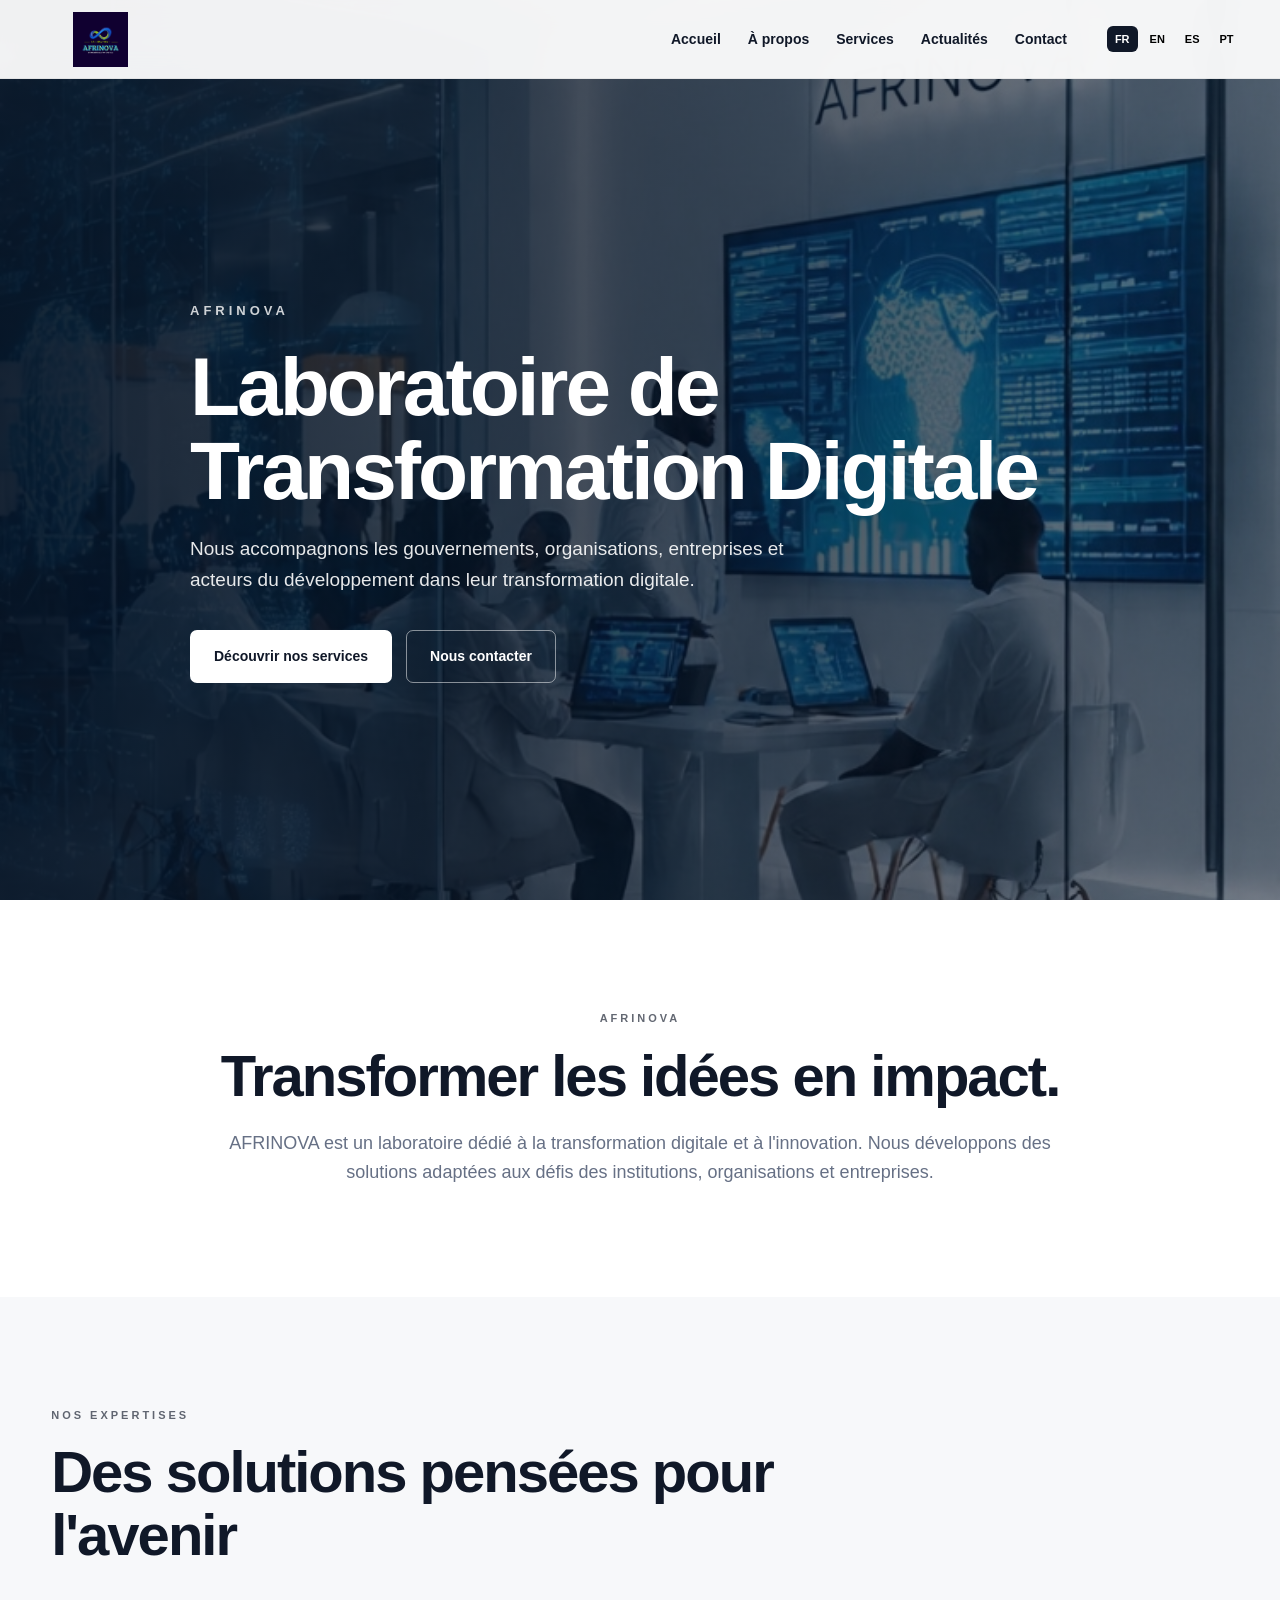
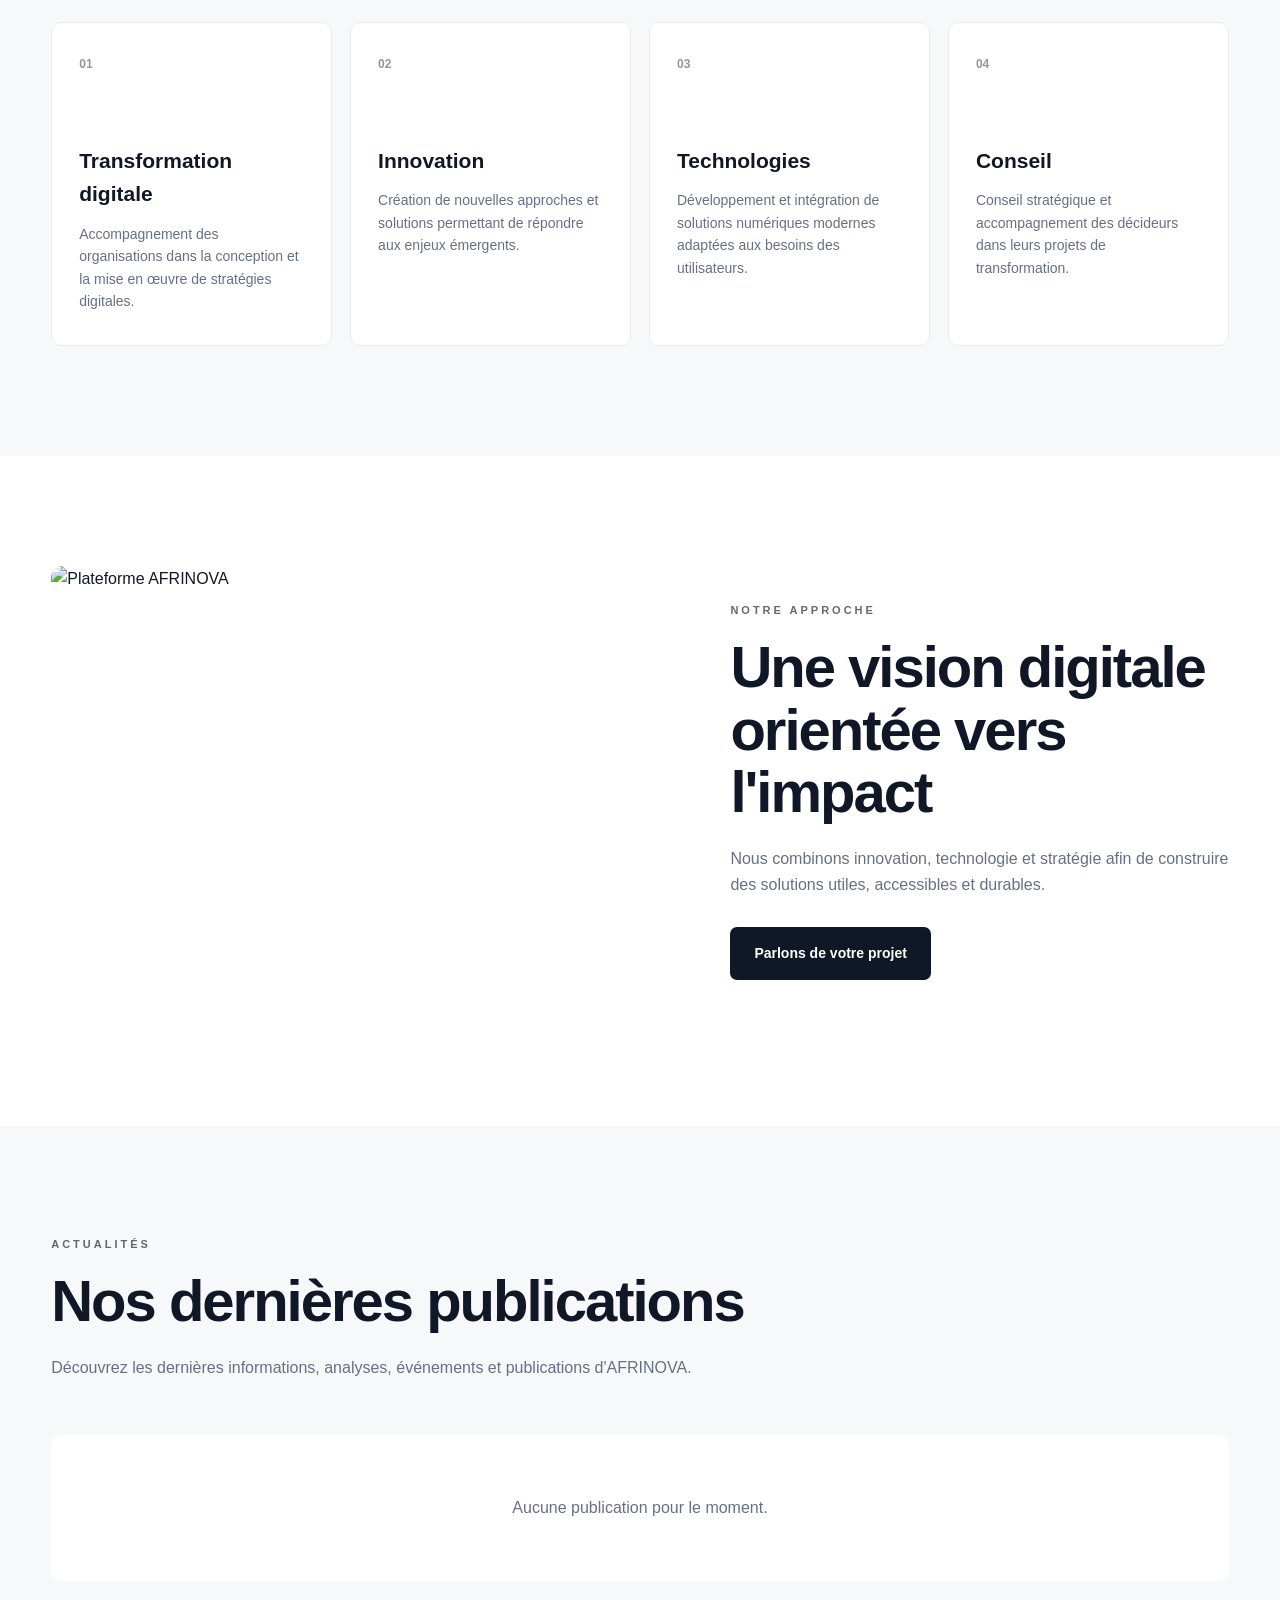
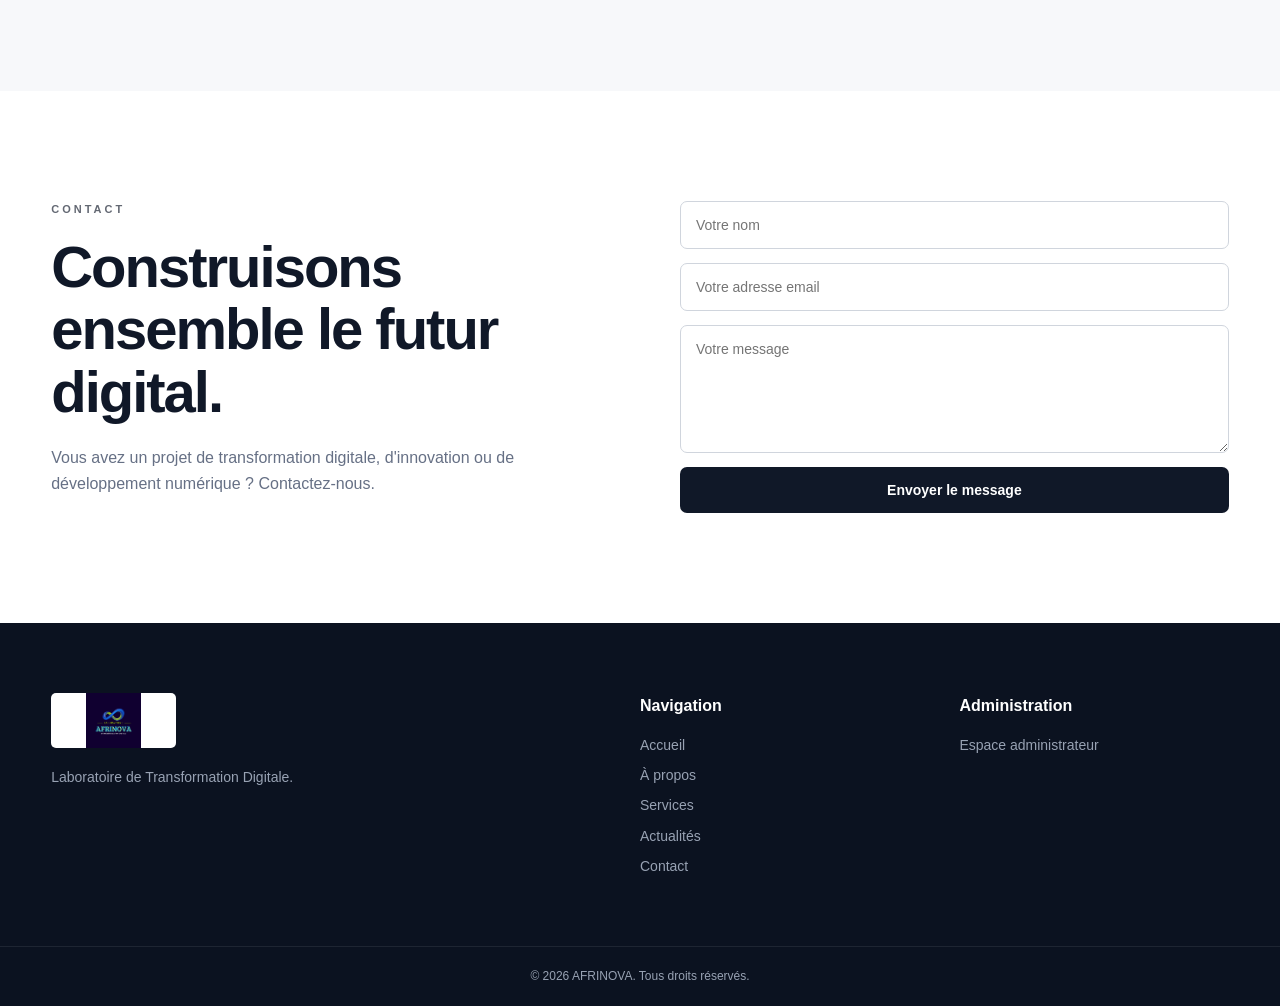
==== commit 813196ea: "Add files via upload" ====
--- a/index.html
+++ b/index.html
@@ -1,2449 +1,1055 @@
-<!DOCTYPE html><html lang="fr">
+<!DOCTYPE html>
+<html lang="fr">
 <head>
-<meta charset="UTF-8">
-<meta name="viewport" content="width=device-width, initial-scale=1.0"><title>AFRINOVA — Laboratoire de Transformation Digitale</title>
-<meta name="description" content="AFRINOVA — Laboratoire de Transformation Digitale"><link rel="stylesheet" href="style.css">
-</head><body><!-- ================= HEADER ================= --><header class="header" id="header">
-    <div class="nav-container">    <a href="#accueil" class="brand">
-        <img src="logo2.jpg" alt="AFRINOVA">
+  <meta charset="UTF-8">
+  <meta name="viewport" content="width=device-width, initial-scale=1.0">
+
+  <title>AFRINOVA — Laboratoire de Transformation Digitale</title>
+
+  <link rel="stylesheet" href="style.css">
+</head>
+
+<body>
+
+<header class="header">
+  <div class="nav-container">
+
+    <a href="#accueil" class="logo">
+      <img src="logo2.jpg" alt="AFRINOVA">
     </a>
 
-    <nav class="navigation" id="mainNavigation">
-
-        <a href="#mission" data-i18n="mission">Mission</a>
-        <a href="#expertise" data-i18n="expertise">Expertise</a>
-        <a href="#initiatives" data-i18n="initiatives">Initiatives</a>
-        <a href="#actualites" data-i18n="news">Actualités</a>
-        <a href="#equipe" data-i18n="team">Équipe</a>
-        <a href="#presence" data-i18n="presence">Présence</a>
-        <a href="#contact" data-i18n="contact">Contact</a>
-
+    <nav class="nav" id="mainNav">
+      <a href="#accueil" data-fr="Accueil" data-en="Home" data-es="Inicio" data-pt="Início">Accueil</a>
+
+      <a href="#apropos"
+         data-fr="À propos"
+         data-en="About"
+         data-es="Sobre nosotros"
+         data-pt="Sobre nós">À propos</a>
+
+      <a href="#services"
+         data-fr="Services"
+         data-en="Services"
+         data-es="Servicios"
+         data-pt="Serviços">Services</a>
+
+      <a href="#actualites"
+         data-fr="Actualités"
+         data-en="News"
+         data-es="Noticias"
+         data-pt="Notícias">Actualités</a>
+
+      <a href="#contact"
+         data-fr="Contact"
+         data-en="Contact"
+         data-es="Contacto"
+         data-pt="Contacto">Contact</a>
     </nav>
 
-    <!-- LANGUES -->
-    <div class="language-menu">
-
-        <button type="button" class="language-button" id="languageButton">
-            FR ▾
-        </button>
-
-        <div class="language-dropdown" id="languageDropdown">
-
-            <button type="button" data-lang="fr">🇫🇷 Français</button>
-            <button type="button" data-lang="en">🇬🇧 English</button>
-            <button type="button" data-lang="es">🇪🇸 Español</button>
-            <button type="button" data-lang="pt">🇵🇹 Português</button>
-
-        </div>
-    </div>
-
-    <a href="#contact" class="nav-button" data-i18n="talk">
-        Parler à AFRINOVA
-    </a>
-
-    <button type="button" class="menu-button" id="menuButton" aria-label="Menu">
-        ☰
-    </button>
-
-</div>
-    <style>* {
+    <div class="language-switcher">
+      <button onclick="changeLanguage('fr')" class="lang-btn active">FR</button>
+      <button onclick="changeLanguage('en')" class="lang-btn">EN</button>
+      <button onclick="changeLanguage('es')" class="lang-btn">ES</button>
+      <button onclick="changeLanguage('pt')" class="lang-btn">PT</button>
+    </div>
+
+    <button class="menu-toggle" onclick="toggleMenu()">☰</button>
+
+  </div>
+</header>
+<style>* {
   margin: 0;
   padding: 0;
   box-sizing: border-box;
-  }
-
-:root {
---black: #08090d;
---dark: #080a10;
---blue: #087cf5;
---blue2: #65bdff;
---lime: #b6e600;
---white: #ffffff;
---grey: #737782;
---border: rgba(0,0,0,.10);
---max: 1180px;
 }
 
 html {
-scroll-behavior: smooth;
+  scroll-behavior: smooth;
 }
 
 body {
-font-family: Arial, Helvetica, sans-serif;
-background: #f7f7f5;
-color: #11131a;
-overflow-x: hidden;
-}
-
-body.admin-open {
-overflow: hidden;
+  font-family: Arial, Helvetica, sans-serif;
+  background: #ffffff;
+  color: #101828;
+  line-height: 1.6;
+}
+
+img {
+  max-width: 100%;
+  display: block;
 }
 
 a {
-text-decoration: none;
-color: inherit;
-}
-
-img {
-max-width: 100%;
-display: block;
-}
-
-button,
-input,
-select,
-textarea {
-font: inherit;
+  text-decoration: none;
+  color: inherit;
 }
 
 .container {
-width: min(1180px, 92%);
-margin: auto;
-}
-
-/* ================= HEADER ================= */
+  width: min(1180px, 92%);
+  margin: auto;
+}
+
+
+/* HEADER */
 
 .header {
-position: fixed;
-top: 0;
-left: 0;
-width: 100%;
-z-index: 9999;
-background: rgba(7,8,12,.80);
-backdrop-filter: blur(18px);
--webkit-backdrop-filter: blur(18px);
-border-bottom: 1px solid rgba(255,255,255,.08);
+  position: fixed;
+  top: 0;
+  left: 0;
+  right: 0;
+  z-index: 1000;
+  background: rgba(255,255,255,.94);
+  backdrop-filter: blur(15px);
+  border-bottom: 1px solid rgba(0,0,0,.06);
 }
 
 .nav-container {
-width: min(1250px,94%);
-min-height: 78px;
-margin: auto;
-display: flex;
-align-items: center;
-gap: 20px;
-}
-
-.brand {
-width: 65px;
-height: 52px;
-overflow: hidden;
-flex-shrink: 0;
-}
-
-.brand img {
-width: 100%;
-height: 100%;
-object-fit: cover;
-border-radius: 10px;
-}
-
-.navigation {
-display: flex;
-align-items: center;
-gap: 20px;
-margin-left: auto;
-}
-
-.navigation a {
-color: rgba(255,255,255,.75);
-font-size: 12px;
-font-weight: 600;
-position: relative;
-transition: .25s ease;
-}
-
-.navigation a:hover {
-color: white;
-}
-
-.navigation a::after {
-content: "";
-position: absolute;
-left: 0;
-bottom: -8px;
-width: 0;
-height: 2px;
-background: var(--lime);
-transition: .25s ease;
-}
-
-.navigation a:hover::after {
-width: 100%;
-}
-
-/* ================= LANGUAGE ================= */
-
-.language-menu {
-position: relative;
-flex-shrink: 0;
-}
-
-.language-button {
-border: 1px solid rgba(255,255,255,.20);
-background: rgba(255,255,255,.07);
-color: white;
-padding: 9px 13px;
-border-radius: 30px;
-font-size: 11px;
-font-weight: 800;
-cursor: pointer;
-transition: .25s ease;
-}
-
-.language-button:hover {
-background: rgba(255,255,255,.15);
-transform: translateY(-2px);
-}
-
-.language-dropdown {
-position: absolute;
-top: calc(100% + 10px);
-right: 0;
-width: 155px;
-padding: 7px;
-background: rgba(8,10,15,.98);
-border: 1px solid rgba(255,255,255,.15);
-border-radius: 14px;
-box-shadow: 0 20px 50px rgba(0,0,0,.4);
-opacity: 0;
-visibility: hidden;
-transform: translateY(-10px);
-transition: .25s ease;
-z-index: 10000;
-}
-
-.language-dropdown.active {
-opacity: 1;
-visibility: visible;
-transform: translateY(0);
-}
-
-.language-dropdown button {
-width: 100%;
-border: 0;
-background: transparent;
-color: rgba(255,255,255,.8);
-padding: 11px 10px;
-text-align: left;
-border-radius: 8px;
-cursor: pointer;
-font-size: 12px;
-transition: .2s ease;
-}
-
-.language-dropdown button:hover {
-background: rgba(0,130,255,.18);
-color: white;
-}
-
-/* ================= HEADER BUTTON ================= */
-
-.nav-button {
-padding: 12px 17px;
-background: white;
-color: #08090d;
-border-radius: 30px;
-font-size: 11px;
-font-weight: 800;
-transition: .3s ease;
-flex-shrink: 0;
-}
-
-.nav-button:hover {
-transform: translateY(-3px);
-box-shadow: 0 12px 35px rgba(255,255,255,.20);
-}
-
-.menu-button {
-display: none;
-border: 0;
-background: transparent;
-color: white;
-font-size: 27px;
-cursor: pointer;
-}
-
-/* ================= HERO ================= */
+  width: min(1250px, 94%);
+  margin: auto;
+  min-height: 78px;
+  display: flex;
+  align-items: center;
+  gap: 30px;
+}
+
+.logo img {
+  width: 125px;
+  height: 55px;
+  object-fit: contain;
+}
+
+.nav {
+  display: flex;
+  align-items: center;
+  gap: 27px;
+  margin-left: auto;
+}
+
+.nav a {
+  font-size: 14px;
+  font-weight: 600;
+  transition: .3s;
+}
+
+.nav a:hover {
+  opacity: .55;
+}
+
+.language-switcher {
+  display: flex;
+  gap: 4px;
+  margin-left: 10px;
+}
+
+.lang-btn {
+  border: 0;
+  background: transparent;
+  padding: 7px 8px;
+  border-radius: 6px;
+  cursor: pointer;
+  font-size: 11px;
+  font-weight: bold;
+}
+
+.lang-btn.active,
+.lang-btn:hover {
+  background: #101828;
+  color: white;
+}
+
+.menu-toggle {
+  display: none;
+  border: 0;
+  background: transparent;
+  font-size: 27px;
+  cursor: pointer;
+}
+
+
+/* HERO */
 
 .hero {
-min-height: 780px;
-position: relative;
-display: flex;
-align-items: center;
-overflow: hidden;
-background: #030611;
-}
-
-.hero-background {
-position: absolute;
-inset: 0;
-background-image: url("Ad.jpg");
-background-size: cover;
-background-position: center;
-background-repeat: no-repeat;
-animation: heroZoom 15s ease-in-out infinite alternate;
-}
-
-@keyframes heroZoom {
-from {
-transform: scale(1.02);
-}
-to {
-transform: scale(1.08);
-}
-}
-
-.hero-overlay {
-position: absolute;
-inset: 0;
-background:
-linear-gradient(
-90deg,
-rgba(3,5,12,.96),
-rgba(3,5,12,.75),
-rgba(3,5,12,.40),
-rgba(3,5,12,.72)
-);
+  min-height: 100vh;
+  position: relative;
+  display: flex;
+  align-items: center;
+  background:
+    linear-gradient(90deg, rgba(5,18,35,.92), rgba(5,18,35,.55)),
+    url("Ad.jpg") center/cover no-repeat;
+  color: white;
 }
 
 .hero-content {
-position: relative;
-z-index: 2;
-width: min(1180px,92%);
-margin: auto;
-padding-top: 80px;
-}
-
-.hero-badge {
-display: inline-block;
-padding: 9px 14px;
-border: 1px solid rgba(255,255,255,.18);
-background: rgba(255,255,255,.05);
-border-radius: 100px;
-color: rgba(255,255,255,.8);
-font-size: 10px;
-letter-spacing: 2px;
-margin-bottom: 30px;
-animation: pulseBadge 3s ease-in-out infinite;
-}
-
-@keyframes pulseBadge {
-0%,100% {
-box-shadow: 0 0 0 rgba(0,140,255,0);
-}
-50% {
-box-shadow: 0 0 30px rgba(0,140,255,.25);
-}
-}
-
-.hero-grid {
-display: grid;
-grid-template-columns: 1.15fr .85fr;
-align-items: center;
-gap: 40px;
-}
-
-.small-label {
-color: var(--lime);
-font-size: 11px;
-letter-spacing: 3px;
-margin-bottom: 18px;
+  width: min(900px, 92%);
+  margin: 80px auto 0;
+  position: relative;
+  z-index: 2;
+}
+
+.eyebrow {
+  font-size: 13px;
+  font-weight: bold;
+  letter-spacing: 4px;
+  text-transform: uppercase;
+  opacity: .8;
 }
 
 .hero h1 {
-color: white;
-font-size: clamp(45px,6vw,76px);
-line-height: .98;
-letter-spacing: -4px;
-font-weight: 800;
-max-width: 750px;
-}
-
-.hero h1 span {
-color: #70bfff;
-}
-
-.hero-text > p {
-margin-top: 30px;
-max-width: 650px;
-color: rgba(255,255,255,.72);
-font-size: 16px;
-line-height: 1.75;
+  max-width: 900px;
+  font-size: clamp(42px, 7vw, 82px);
+  line-height: 1.02;
+  margin: 22px 0;
+  letter-spacing: -3px;
+}
+
+.hero p {
+  max-width: 650px;
+  font-size: 19px;
+  opacity: .9;
+  margin-bottom: 35px;
 }
 
 .hero-buttons {
-display: flex;
-gap: 14px;
-margin-top: 34px;
-flex-wrap: wrap;
-}
-
-.primary-button,
-.secondary-button {
-padding: 15px 21px;
-border-radius: 100px;
-font-size: 12px;
-font-weight: 800;
-transition: .3s ease;
-}
-
-.primary-button {
-background: white;
-color: #08090d;
-}
-
-.primary-button:hover {
-transform: translateY(-4px) scale(1.02);
-box-shadow: 0 18px 50px rgba(0,145,255,.35);
-}
-
-.secondary-button {
-border: 1px solid rgba(255,255,255,.25);
-background: rgba(255,255,255,.05);
-color: white;
-}
-
-.secondary-button:hover {
-transform: translateY(-4px);
-background: rgba(0,130,255,.12);
-}
-
-/* ================= HERO VISUAL ================= */
-
-.hero-visual {
-height: 400px;
-position: relative;
-}
-
-.glow-circle {
-position: absolute;
-width: 320px;
-height: 320px;
-right: 30px;
-top: 30px;
-border-radius: 50%;
-background:
-radial-gradient(
-circle,
-rgba(0,145,255,.30),
-transparent 70%
-);
-filter: blur(4px);
-animation: glowMove 5s ease-in-out infinite alternate;
-}
-
-@keyframes glowMove {
-from {
-transform: scale(.95);
-}
-to {
-transform: scale(1.08);
-}
-}
-
-.floating-card {
-position: absolute;
-z-index: 4;
-padding: 18px;
-width: 190px;
-border-radius: 18px;
-background: rgba(255,255,255,.08);
-border: 1px solid rgba(255,255,255,.16);
-backdrop-filter: blur(18px);
-color: white;
-animation: float 5s ease-in-out infinite;
-}
-
-.floating-card strong {
-display: block;
-font-size: 30px;
-color: var(--lime);
-}
-
-.floating-card span {
-display: block;
-margin-top: 5px;
-font-size: 11px;
-color: rgba(255,255,255,.7);
-}
-
-.card-one {
-right: 80px;
-top: 80px;
-}
-
-.card-two {
-right: 0;
-bottom: 40px;
-animation-delay: 1.5s;
-}
-
-@keyframes float {
-0%,100% {
-transform: translateY(0);
-}
-50% {
-transform: translateY(-15px);
-}
-}
-
-/* ================= SECTIONS ================= */
+  display: flex;
+  gap: 14px;
+  flex-wrap: wrap;
+}
+
+
+/* BUTTONS */
+
+.btn {
+  display: inline-flex;
+  justify-content: center;
+  align-items: center;
+  padding: 14px 23px;
+  border-radius: 7px;
+  font-weight: bold;
+  font-size: 14px;
+  border: 1px solid transparent;
+  cursor: pointer;
+  transition: .3s;
+}
+
+.btn-primary {
+  background: #101828;
+  color: white;
+}
+
+.btn-primary:hover {
+  transform: translateY(-2px);
+  opacity: .88;
+}
+
+.hero .btn-primary {
+  background: white;
+  color: #101828;
+}
+
+.btn-outline {
+  border-color: rgba(255,255,255,.5);
+  color: white;
+}
+
+.btn-outline:hover {
+  background: white;
+  color: #101828;
+}
+
+
+/* SECTIONS */
 
 .section {
-padding: 120px 0;
-}
-
-.section-number {
-font-size: 10px;
-letter-spacing: 3px;
-font-weight: 800;
-color: #757984;
-margin-bottom: 25px;
+  padding: 110px 0;
+}
+
+.section-label {
+  display: block;
+  font-size: 11px;
+  font-weight: bold;
+  letter-spacing: 3px;
+  text-transform: uppercase;
+  margin-bottom: 17px;
+  opacity: .65;
+}
+
+.intro {
+  text-align: center;
+}
+
+.intro .container {
+  max-width: 850px;
+}
+
+.intro h2,
+.section-heading h2,
+.platform-content h2,
+.contact h2 {
+  font-size: clamp(35px, 5vw, 58px);
+  line-height: 1.08;
+  letter-spacing: -2px;
+  margin-bottom: 22px;
+}
+
+.section-text {
+  color: #667085;
+  font-size: 18px;
+}
+
+
+/* SERVICES */
+
+.services {
+  background: #f7f8fa;
 }
 
 .section-heading {
-max-width: 800px;
-margin-bottom: 65px;
-}
-
-.section-heading h2 {
-font-size: clamp(38px,5vw,64px);
-line-height: 1;
-letter-spacing: -3px;
-margin-bottom: 25px;
-}
-
-.section-heading h2 span {
-color: #087cf5;
+  margin-bottom: 55px;
+  max-width: 800px;
 }
 
 .section-heading p {
-color: #666a73;
-line-height: 1.8;
-font-size: 15px;
-}
-
-.section-heading.light h2 {
-color: white;
-}
-
-.section-heading.light p {
-color: rgba(255,255,255,.62);
-}
-
-/* ================= STATS ================= */
-
-.stats-grid {
-display: grid;
-grid-template-columns: repeat(4,1fr);
-border-top: 1px solid var(--border);
-border-bottom: 1px solid var(--border);
-}
-
-.stat-card {
-padding: 35px 25px;
-border-right: 1px solid var(--border);
-transition: .3s ease;
-}
-
-.stat-card:last-child {
-border-right: 0;
-}
-
-.stat-card:hover {
-background: white;
-transform: translateY(-5px);
-}
-
-.stat-card strong {
-display: block;
-font-size: 36px;
-color: #087cf5;
-}
-
-.stat-card span {
-display: block;
-margin-top: 10px;
-color: #737782;
-font-size: 11px;
-line-height: 1.6;
-}
-
-/* ================= DARK ================= */
-
-.dark-section {
-background:
-radial-gradient(
-circle at 80% 10%,
-rgba(0,123,255,.12),
-transparent 30%
-),
-#080a10;
-color: white;
-}
-
-/* ================= EXPERTISE ================= */
-
-.expertise-grid {
-display: grid;
-grid-template-columns: repeat(4,1fr);
-gap: 14px;
-}
-
-.expertise-card {
-min-height: 340px;
-padding: 28px;
-border-radius: 20px;
-background: rgba(255,255,255,.04);
-border: 1px solid rgba(255,255,255,.08);
-transition: .35s ease;
-}
-
-.expertise-card:hover {
-transform: translateY(-10px);
-border-color: rgba(0,160,255,.4);
-box-shadow: 0 25px 60px rgba(0,0,0,.25);
-}
-
-.expertise-icon {
-font-size: 30px;
-color: #59b9ff;
-margin-bottom: 50px;
-}
-
-.card-number {
-font-size: 10px;
-color: var(--lime);
-letter-spacing: 2px;
-}
-
-.expertise-card h3 {
-font-size: 20px;
-margin: 18px 0;
-}
-
-.expertise-card p {
-color: rgba(255,255,255,.58);
-font-size: 12px;
-line-height: 1.75;
-}
-
-/* ================= INITIATIVES ================= */
-
-.initiative-list {
-border-top: 1px solid var(--border);
-}
-
-.initiative {
-display: grid;
-grid-template-columns: 100px 1fr;
-gap: 30px;
-padding: 45px 0;
-border-bottom: 1px solid var(--border);
-transition: .3s ease;
-}
-
-.initiative:hover {
-padding-left: 10px;
-}
-
-.initiative-number {
-color: #087cf5;
-font-weight: 800;
-}
-
-.initiative-content h3 {
-font-size: 27px;
-margin-bottom: 15px;
-}
-
-.initiative-content p {
-max-width: 800px;
-color: #70747e;
-line-height: 1.8;
-}
-
-.tags {
-display: flex;
-gap: 8px;
-flex-wrap: wrap;
-margin-top: 20px;
-}
-
-.tags span {
-padding: 7px 11px;
-border-radius: 50px;
-background: #f0f2f5;
-font-size: 10px;
-color: #60646c;
-}
-
-/* ================= IMAGE ================= */
-
-.strategic-image {
-margin-top: 70px;
-height: 550px;
-position: relative;
-overflow: hidden;
-border-radius: 25px;
-background: #05070c;
-box-shadow: 0 30px 80px rgba(0,0,0,.15);
-}
-
-.strategic-image img {
-width: 100%;
-height: 100%;
-object-fit: cover;
-transition: .8s ease;
-}
-
-.strategic-image:hover img {
-transform: scale(1.04);
-}
-
-.strategic-image::after {
-content: "";
-position: absolute;
-inset: 0;
-background:
-linear-gradient(
-90deg,
-rgba(0,0,0,.9),
-rgba(0,0,0,.25)
-);
-}
-
-.image-caption {
-position: absolute;
-z-index: 2;
-left: 50px;
-bottom: 50px;
-max-width: 550px;
-color: white;
-}
-
-.image-caption > span {
-color: var(--lime);
-font-size: 10px;
-letter-spacing: 2px;
-}
-
-.image-caption h3 {
-font-size: 44px;
-margin: 12px 0;
-}
-
-.image-caption h3 span {
-color: #65bdff;
-}
-
-.image-caption p {
-color: rgba(255,255,255,.72);
-line-height: 1.7;
-margin-bottom: 20px;
-}
-
-.image-caption a {
-display: inline-block;
-padding: 12px 18px;
-border-radius: 50px;
-background: white;
-color: #08090d;
-font-weight: 800;
-font-size: 11px;
-transition: .3s ease;
-}
-
-.image-caption a:hover {
-transform: translateY(-4px);
-}
-
-/* ================= NEWS ================= */
-
-.news-section {
-background: #f5f6f8;
-}
-
-.posts-grid {
-display: grid;
-grid-template-columns: repeat(3,1fr);
-gap: 20px;
-}
-
-.post-card {
-background: white;
-border-radius: 20px;
-overflow: hidden;
-border: 1px solid #e8e9ec;
-transition: .35s ease;
-animation: postAppear .6s ease both;
-}
-
-.post-card:hover {
-transform: translateY(-8px);
-box-shadow: 0 25px 60px rgba(0,0,0,.10);
-}
-
-@keyframes postAppear {
-from {
-opacity: 0;
-transform: translateY(20px);
-}
-to {
-opacity: 1;
-transform: translateY(0);
-}
-}
-
-.post-image {
-height: 210px;
-overflow: hidden;
-background: #10131a;
-}
-
-.post-image img {
-width: 100%;
-height: 100%;
-object-fit: cover;
-transition: .5s ease;
-}
-
-.post-card:hover .post-image img {
-transform: scale(1.05);
-}
-
-.post-body {
-padding: 25px;
-}
-
-.post-date {
-font-size: 10px;
-color: #087cf5;
-font-weight: 800;
-}
-
-.post-body h3 {
-font-size: 20px;
-margin: 12px 0;
-}
-
-.post-body p {
-color: #747780;
-font-size: 12px;
-line-height: 1.7;
+  color: #667085;
+}
+
+.service-grid {
+  display: grid;
+  grid-template-columns: repeat(4, 1fr);
+  gap: 18px;
+}
+
+.service-card {
+  background: white;
+  padding: 32px 27px;
+  min-height: 270px;
+  border: 1px solid #eaecf0;
+  border-radius: 10px;
+  transition: .3s;
+}
+
+.service-card:hover {
+  transform: translateY(-7px);
+  box-shadow: 0 20px 50px rgba(16,24,40,.08);
+}
+
+.service-number {
+  font-size: 12px;
+  font-weight: bold;
+  margin-bottom: 70px;
+  opacity: .45;
+}
+
+.service-card h3 {
+  font-size: 21px;
+  margin-bottom: 12px;
+}
+
+.service-card p {
+  color: #667085;
+  font-size: 14px;
+}
+
+
+/* PLATFORM */
+
+.platform-grid {
+  display: grid;
+  grid-template-columns: 1.1fr .9fr;
+  gap: 70px;
+  align-items: center;
+}
+
+.platform-image {
+  border-radius: 12px;
+  overflow: hidden;
+}
+
+.platform-image img {
+  width: 100%;
+  min-height: 450px;
+  object-fit: cover;
+}
+
+.platform-content p {
+  color: #667085;
+  margin-bottom: 30px;
+}
+
+
+/* NEWS */
+
+.news {
+  background: #f7f8fa;
+}
+
+.news-grid {
+  display: grid;
+  grid-template-columns: repeat(3, 1fr);
+  gap: 25px;
+}
+
+.news-card {
+  background: white;
+  border-radius: 10px;
+  overflow: hidden;
+  border: 1px solid #eaecf0;
+  transition: .3s;
+}
+
+.news-card:hover {
+  transform: translateY(-5px);
+  box-shadow: 0 18px 45px rgba(16,24,40,.08);
+}
+
+.news-image {
+  width: 100%;
+  height: 220px;
+  object-fit: cover;
+}
+
+.news-body {
+  padding: 25px;
+}
+
+.article-category {
+  display: inline-block;
+  font-size: 10px;
+  font-weight: bold;
+  letter-spacing: 1.5px;
+  text-transform: uppercase;
+  margin-bottom: 12px;
+  opacity: .55;
+}
+
+.news-body h3 {
+  font-size: 22px;
+  line-height: 1.2;
+  margin-bottom: 12px;
+}
+
+.news-body p {
+  font-size: 14px;
+  color: #667085;
+  margin-bottom: 18px;
+}
+
+.article-date {
+  font-size: 12px;
+  color: #98a2b3;
 }
 
 .read-more {
-display: inline-block;
-margin-top: 18px;
-color: #087cf5;
-font-size: 11px;
-font-weight: 800;
-}
-
-.no-posts {
-padding: 60px 20px;
-text-align: center;
-border: 1px dashed #d5d7dc;
-border-radius: 20px;
-background: white;
-}
-
-.no-posts-icon {
-font-size: 35px;
-color: #087cf5;
-margin-bottom: 15px;
-}
-
-/* ================= TEAM ================= */
-
-.team-grid {
-display: grid;
-grid-template-columns: repeat(3,1fr);
-gap: 20px;
-}
-
-.team-card {
-background: rgba(255,255,255,.04);
-border: 1px solid rgba(255,255,255,.08);
-border-radius: 20px;
-overflow: hidden;
-transition: .35s ease;
-}
-
-.team-card:hover {
-transform: translateY(-8px);
-}
-
-.team-image {
-height: 360px;
-overflow: hidden;
-}
-
-.team-image img {
-width: 100%;
-height: 100%;
-object-fit: cover;
-transition: .6s ease;
-}
-
-/* FONDATEUR PLUS PETIT */
-.founder-image {
-height: 270px;
-}
-
-.founder-image img {
-object-fit: contain;
-background: #11151d;
-}
-
-.team-card:hover .team-image img {
-transform: scale(1.04);
-}
-
-.team-info {
-padding: 24px;
-}
-
-.team-info > span {
-color: #5bbcff;
-font-size: 9px;
-letter-spacing: 1.2px;
-}
-
-.team-info h3 {
-font-size: 25px;
-margin: 10px 0;
-}
-
-.team-info p {
-color: rgba(255,255,255,.58);
-font-size: 11px;
-line-height: 1.6;
-}
-
-/* ================= PRESENCE ================= */
-
-.locations-grid {
-display: grid;
-grid-template-columns: repeat(3,1fr);
-gap: 15px;
-}
-
-.location-card {
-padding: 40px 30px;
-border: 1px solid var(--border);
-border-radius: 18px;
-transition: .3s ease;
-}
-
-.location-card:hover {
-transform: translateY(-6px);
-box-shadow: 0 20px 50px rgba(0,0,0,.07);
-}
-
-.location-card span {
-font-size: 9px;
-letter-spacing: 1.5px;
-color: #087cf5;
-font-weight: 800;
-}
-
-.location-card h3 {
-font-size: 32px;
-margin: 15px 0 7px;
-}
-
-.location-card p {
-color: #777;
-font-size: 12px;
-}
-
-/* ================= CONTACT ================= */
-
-.contact-section {
-background:
-radial-gradient(
-circle at 90% 10%,
-rgba(0,130,255,.16),
-transparent 30%
-),
-#080a10;
-color: white;
-}
-
-.contact-box {
-display: grid;
-grid-template-columns: 1fr .8fr;
-gap: 80px;
-align-items: center;
-}
-
-.contact-content h2 {
-font-size: clamp(40px,5vw,65px);
-line-height: 1;
-margin-bottom: 25px;
-}
-
-.contact-content h2 span {
-color: #65bdff;
-}
-
-.contact-content > p {
-color: rgba(255,255,255,.62);
-line-height: 1.8;
-margin-bottom: 20px;
-}
-
-.contact-content h3 {
-font-size: 23px;
-margin: 35px 0 10px;
-}
-
-.contact-links {
-display: flex;
-flex-direction: column;
-gap: 12px;
-margin-top: 25px;
-}
-
-.contact-links a {
-color: rgba(255,255,255,.82);
-font-size: 12px;
-transition: .25s ease;
-}
-
-.contact-links a:hover {
-color: #65bdff;
+  display: inline-block;
+  margin-top: 15px;
+  font-size: 13px;
+  font-weight: bold;
+  border-bottom: 1px solid #101828;
+  padding-bottom: 2px;
+}
+
+.empty-news {
+  grid-column: 1 / -1;
+  text-align: center;
+  padding: 60px;
+  background: white;
+  border-radius: 10px;
+  color: #667085;
+}
+
+.loading-circle {
+  width: 25px;
+  height: 25px;
+  border: 3px solid #ddd;
+  border-top-color: #101828;
+  border-radius: 50%;
+  margin: auto auto 15px;
+  animation: spin .8s linear infinite;
+}
+
+@keyframes spin {
+  to {
+    transform: rotate(360deg);
+  }
+}
+
+
+/* CONTACT */
+
+.contact-grid {
+  display: grid;
+  grid-template-columns: 1fr 1fr;
+  gap: 80px;
+}
+
+.contact p {
+  color: #667085;
+  max-width: 500px;
 }
 
 .contact-form {
-display: flex;
-flex-direction: column;
-gap: 12px;
+  display: flex;
+  flex-direction: column;
+  gap: 14px;
 }
 
 .contact-form input,
-.contact-form select,
 .contact-form textarea {
-width: 100%;
-padding: 16px;
-border: 1px solid rgba(255,255,255,.12);
-background: rgba(255,255,255,.06);
-color: white;
-border-radius: 10px;
-outline: none;
-resize: vertical;
+  width: 100%;
+  border: 1px solid #d0d5dd;
+  border-radius: 7px;
+  padding: 15px;
+  font-family: inherit;
+  font-size: 14px;
+  outline: none;
 }
 
 .contact-form input:focus,
-.contact-form textarea:focus,
-.contact-form select:focus {
-border-color: rgba(0,150,255,.7);
-box-shadow: 0 0 0 3px rgba(0,150,255,.08);
-}
-
-.contact-form select option {
-color: #111;
-}
-
-.submit-button {
-padding: 16px;
-border: 0;
-border-radius: 50px;
-background: white;
-color: #08090d;
-font-weight: 800;
-cursor: pointer;
-transition: .3s ease;
-}
-
-.submit-button:hover {
-transform: translateY(-3px);
-}
-
-.contact-form small {
-color: rgba(255,255,255,.4);
-font-size: 9px;
-line-height: 1.5;
-}
-
-/* ================= ADMIN ================= */
-
-.admin-panel {
-position: fixed;
-inset: 0;
-z-index: 20000;
-background:
-radial-gradient(
-circle at 80% 10%,
-rgba(0,130,255,.12),
-transparent 30%
-),
-#07090e;
-color: white;
-overflow-y: auto;
-padding: 45px 0;
-display: none;
-}
-
-.admin-panel.active {
-display: block;
-animation: adminOpen .35s ease;
-}
-
-@keyframes adminOpen {
-from {
-opacity: 0;
-transform: scale(.98);
-}
-to {
-opacity: 1;
-transform: scale(1);
-}
-}
-
-.admin-header {
-display: flex;
-justify-content: space-between;
-align-items: flex-start;
-gap: 30px;
-margin-bottom: 35px;
-}
-
-.admin-label {
-color: var(--lime);
-font-size: 10px;
-letter-spacing: 3px;
-font-weight: 800;
-}
-
-.admin-header h2 {
-font-size: clamp(32px,5vw,55px);
-margin: 10px 0;
-}
-
-.admin-header p {
-color: rgba(255,255,255,.55);
-font-size: 13px;
-}
-
-.admin-close {
-width: 45px;
-height: 45px;
-border: 1px solid rgba(255,255,255,.15);
-background: rgba(255,255,255,.06);
-color: white;
-border-radius: 50%;
-font-size: 28px;
-cursor: pointer;
-}
-
-.admin-login {
-display: flex;
-justify-content: center;
-padding: 40px 0;
-}
-
-.admin-login-box {
-width: min(420px,100%);
-padding: 35px;
-background: rgba(255,255,255,.05);
-border: 1px solid rgba(255,255,255,.10);
-border-radius: 24px;
-text-align: center;
-box-shadow: 0 30px 80px rgba(0,0,0,.3);
-}
-
-.admin-lock {
-font-size: 40px;
-margin-bottom: 15px;
-}
-
-.admin-login-box h3 {
-font-size: 25px;
-margin-bottom: 10px;
-}
-
-.admin-login-box p {
-color: rgba(255,255,255,.55);
-font-size: 12px;
-margin-bottom: 20px;
-}
-
-.admin-login-box input {
-width: 100%;
-padding: 15px;
-background: rgba(255,255,255,.06);
-border: 1px solid rgba(255,255,255,.12);
-color: white;
-border-radius: 10px;
-outline: none;
-margin-bottom: 12px;
-}
-
-.admin-primary,
-.admin-secondary {
-border: 0;
-padding: 13px 20px;
-border-radius: 50px;
-font-weight: 800;
-cursor: pointer;
-transition: .25s ease;
-}
-
-.admin-primary {
-background: white;
-color: #08090d;
-}
-
-.admin-primary:hover {
-transform: translateY(-2px);
-box-shadow: 0 12px 30px rgba(0,140,255,.25);
-}
-
-.admin-secondary {
-background: rgba(255,255,255,.08);
-color: white;
-border: 1px solid rgba(255,255,255,.15);
-}
-
-.login-message {
-min-height: 18px;
-color: #ff7777 !important;
-margin-top: 12px;
-}
-
-.admin-dashboard {
-padding-bottom: 60px;
-}
-
-.admin-grid {
-display: grid;
-grid-template-columns: .9fr 1.1fr;
-gap: 25px;
-}
-
-.admin-form-box,
-.admin-list-box {
-background: rgba(255,255,255,.04);
-border: 1px solid rgba(255,255,255,.09);
-border-radius: 22px;
-padding: 28px;
-}
-
-.admin-form-box h3,
-.admin-list-box h3 {
-font-size: 21px;
-margin-bottom: 25px;
-}
-
-.admin-form-box label {
-display: block;
-color: rgba(255,255,255,.6);
-font-size: 11px;
-margin: 14px 0 7px;
-}
-
-.admin-form-box input,
-.admin-form-box textarea {
-width: 100%;
-padding: 14px;
-background: rgba(255,255,255,.06);
-color: white;
-border: 1px solid rgba(255,255,255,.12);
-border-radius: 10px;
-outline: none;
-resize: vertical;
-}
-
-.admin-form-box input:focus,
-.admin-form-box textarea:focus {
-border-color: #087cf5;
-}
-
-.image-preview {
-margin-top: 12px;
-min-height: 20px;
-}
-
-.image-preview img {
-width: 100%;
-max-height: 220px;
-object-fit: cover;
-border-radius: 12px;
-}
-
-.admin-form-buttons {
-display: flex;
-gap: 10px;
-margin-top: 20px;
-flex-wrap: wrap;
-}
-
-.admin-list-header {
-display: flex;
-align-items: center;
-justify-content: space-between;
-margin-bottom: 20px;
-}
-
-.admin-list-header h3 {
-margin: 0;
-}
-
-.admin-list-header span {
-background: #087cf5;
-padding: 7px 12px;
-border-radius: 30px;
-font-size: 11px;
-font-weight: 800;
-}
-
-.admin-post-item {
-display: grid;
-grid-template-columns: 85px 1fr auto;
-gap: 15px;
-align-items: center;
-padding: 15px 0;
-border-bottom: 1px solid rgba(255,255,255,.08);
-}
-
-.admin-post-item:last-child {
-border-bottom: 0;
-}
-
-.admin-post-item img {
-width: 85px;
-height: 65px;
-object-fit: cover;
-border-radius: 10px;
-}
-
-.admin-post-info h4 {
-font-size: 14px;
-margin-bottom: 5px;
-}
-
-.admin-post-info span {
-color: rgba(255,255,255,.4);
-font-size: 9px;
-}
-
-.admin-actions {
-display: flex;
-gap: 6px;
-}
-
-.admin-actions button {
-border: 1px solid rgba(255,255,255,.12);
-background: rgba(255,255,255,.06);
-color: white;
-padding: 8px 10px;
-border-radius: 8px;
-cursor: pointer;
-}
-
-.admin-actions button:hover {
-background: rgba(0,130,255,.2);
-}
-
-.admin-warning {
-margin-top: 25px;
-padding: 18px;
-border-radius: 14px;
-background: rgba(255,190,0,.07);
-border: 1px solid rgba(255,190,0,.15);
-color: rgba(255,255,255,.65);
-font-size: 11px;
-line-height: 1.7;
-}
-
-.admin-access {
-margin-left: 10px;
-background: transparent;
-border: 0;
-color: rgba(255,255,255,.25);
-cursor: pointer;
-font-size: 9px;
-}
-
-.admin-access:hover {
-color: white;
-}
-
-.hidden {
-display: none !important;
-}
-
-/* ================= ARTICLE MODAL ================= */
-
-.article-modal {
-position: fixed;
-inset: 0;
-z-index: 25000;
-display: flex;
-align-items: center;
-justify-content: center;
-padding: 20px;
-}
-
-.article-modal-overlay {
-position: absolute;
-inset: 0;
-background: rgba(0,0,0,.82);
-backdrop-filter: blur(10px);
-}
-
-.article-modal-content {
-position: relative;
-z-index: 2;
-width: min(800px,100%);
-max-height: 90vh;
-overflow-y: auto;
-background: white;
-color: #111;
-border-radius: 22px;
-box-shadow: 0 30px 100px rgba(0,0,0,.5);
-animation: modalIn .3s ease;
-}
-
-@keyframes modalIn {
-from {
-opacity: 0;
-transform: translateY(30px) scale(.97);
-}
-to {
-opacity: 1;
-transform: translateY(0) scale(1);
-}
-}
-
-.article-modal-close {
-position: absolute;
-right: 15px;
-top: 15px;
-z-index: 3;
-width: 40px;
-height: 40px;
-border: 0;
-border-radius: 50%;
-background: rgba(0,0,0,.7);
-color: white;
-font-size: 25px;
-cursor: pointer;
-}
-
-.article-modal-image {
-width: 100%;
-height: 300px;
-object-fit: cover;
-}
-
-.article-modal-body {
-padding: 35px;
-}
-
-.article-modal-body h2 {
-font-size: 35px;
-margin: 12px 0 25px;
-}
-
-.article-content {
-color: #60646c;
-line-height: 1.8;
-font-size: 14px;
-}
-
-/* ================= FOOTER ================= */
+.contact-form textarea:focus {
+  border-color: #101828;
+}
+
+
+/* FOOTER */
 
 .footer {
-background: #05060a;
-color: white;
-}
-
-.footer-content {
-display: flex;
-justify-content: space-between;
-gap: 40px;
-padding: 60px 0;
-}
-
-.footer-brand img {
-width: 75px;
-height: 60px;
-object-fit: cover;
-border-radius: 10px;
-margin-bottom: 15px;
-}
-
-.footer-brand h3 {
-font-size: 14px;
-}
-
-.footer-brand p {
-color: rgba(255,255,255,.45);
-margin-top: 8px;
-font-size: 10px;
-}
-
-.footer-links {
-display: flex;
-gap: 25px;
-flex-wrap: wrap;
-align-items: center;
-}
-
-.footer-links a {
-color: rgba(255,255,255,.55);
-font-size: 11px;
-}
-
-.footer-links a:hover {
-color: white;
+  background: #0b1220;
+  color: white;
+  padding-top: 70px;
+}
+
+.footer-grid {
+  display: grid;
+  grid-template-columns: 2fr 1fr 1fr;
+  gap: 50px;
+  padding-bottom: 60px;
+}
+
+.footer-logo {
+  width: 125px;
+  height: 55px;
+  object-fit: contain;
+  background: white;
+  border-radius: 5px;
+  margin-bottom: 18px;
+}
+
+.footer p {
+  color: #98a2b3;
+  font-size: 14px;
+}
+
+.footer h4 {
+  margin-bottom: 15px;
+}
+
+.footer a {
+  display: block;
+  color: #98a2b3;
+  font-size: 14px;
+  margin: 8px 0;
+}
+
+.footer a:hover {
+  color: white;
 }
 
 .copyright {
-padding: 20px;
-text-align: center;
-border-top: 1px solid rgba(255,255,255,.07);
-color: rgba(255,255,255,.35);
-font-size: 9px;
-}
-
-/* ================= MOBILE ================= */
-
-@media(max-width:900px) {
-
-.navigation {
-    display: none;
+  border-top: 1px solid rgba(255,255,255,.08);
+  padding: 20px;
+  text-align: center;
+  color: #98a2b3;
+  font-size: 12px;
+}
+
+
+/* MODAL */
+
+.modal {
+  position: fixed;
+  inset: 0;
+  background: rgba(0,0,0,.75);
+  z-index: 3000;
+  display: none;
+  align-items: center;
+  justify-content: center;
+  padding: 20px;
+}
+
+.modal.show {
+  display: flex;
+}
+
+.modal-content {
+  width: min(800px, 100%);
+  max-height: 90vh;
+  overflow-y: auto;
+  background: white;
+  border-radius: 12px;
+  position: relative;
+}
+
+.modal-content > img {
+  width: 100%;
+  max-height: 400px;
+  object-fit: cover;
+}
+
+.modal-body {
+  padding: 35px;
+}
+
+.modal-body h2 {
+  font-size: 35px;
+  line-height: 1.1;
+  margin: 8px 0;
+}
+
+.article-full-text {
+  margin-top: 25px;
+  color: #475467;
+  white-space: pre-line;
+}
+
+.modal-close {
+  position: absolute;
+  top: 15px;
+  right: 15px;
+  z-index: 5;
+  width: 40px;
+  height: 40px;
+  border: 0;
+  border-radius: 50%;
+  background: white;
+  font-size: 27px;
+  cursor: pointer;
+}
+
+
+/* MOBILE */
+
+@media (max-width: 900px) {
+
+  .nav {
     position: absolute;
     top: 78px;
-    left: 4%;
-    right: 4%;
+    left: 0;
+    right: 0;
+    background: white;
     padding: 20px;
+    display: none;
     flex-direction: column;
-    align-items: flex-start;
-    background: rgba(8,10,15,.98);
-    border: 1px solid rgba(255,255,255,.1);
-    border-radius: 15px;
-    box-shadow: 0 25px 60px rgba(0,0,0,.4);
-}
-
-.navigation.active {
+    align-items: stretch;
+    gap: 0;
+    box-shadow: 0 15px 30px rgba(0,0,0,.08);
+  }
+
+  .nav.open {
     display: flex;
-}
-
-.navigation a {
-    padding: 10px 0;
-    width: 100%;
-}
-
-.menu-button {
+  }
+
+  .nav a {
+    padding: 14px 5px;
+    border-bottom: 1px solid #eee;
+  }
+
+  .menu-toggle {
     display: block;
-}
-
-.nav-button {
-    display: none;
-}
-
-.hero-grid {
+    margin-left: auto;
+  }
+
+  .language-switcher {
+    margin-left: auto;
+  }
+
+  .service-grid,
+  .news-grid {
+    grid-template-columns: repeat(2, 1fr);
+  }
+
+  .platform-grid,
+  .contact-grid {
     grid-template-columns: 1fr;
-}
-
-.hero-visual {
-    display: none;
-}
-
-.stats-grid {
-    grid-template-columns: repeat(2,1fr);
-}
-
-.expertise-grid {
-    grid-template-columns: repeat(2,1fr);
-}
-
-.posts-grid {
-    grid-template-columns: repeat(2,1fr);
-}
-
-.team-grid {
-    grid-template-columns: repeat(2,1fr);
-}
-
-.locations-grid {
-    grid-template-columns: repeat(2,1fr);
-}
-
-.contact-box {
+  }
+
+  .footer-grid {
+    grid-template-columns: 1fr 1fr;
+  }
+}
+
+
+@media (max-width: 600px) {
+
+  .nav-container {
+    min-height: 68px;
+  }
+
+  .logo img {
+    width: 105px;
+  }
+
+  .language-switcher {
+    gap: 0;
+  }
+
+  .lang-btn {
+    padding: 5px;
+    font-size: 10px;
+  }
+
+  .hero h1 {
+    letter-spacing: -1.5px;
+  }
+
+  .hero p {
+    font-size: 16px;
+  }
+
+  .section {
+    padding: 75px 0;
+  }
+
+  .service-grid,
+  .news-grid,
+  .footer-grid {
     grid-template-columns: 1fr;
-}
-
-.admin-grid {
-    grid-template-columns: 1fr;
-}
-
-}
-
-@media(max-width:600px) {
-
-.nav-container {
-    min-height: 70px;
-}
-
-.language-button {
-    padding: 8px 10px;
-}
-
-.brand {
-    width: 58px;
-    height: 47px;
-}
-
-.section {
-    padding: 80px 0;
-}
-
-.hero {
-    min-height: 680px;
-}
-
-.hero-content {
-    padding-top: 50px;
-}
-
-.hero h1 {
-    font-size: 43px;
-    letter-spacing: -2px;
-}
-
-.hero-buttons {
-    flex-direction: column;
-}
-
-.primary-button,
-.secondary-button {
-    text-align: center;
-}
-
-.stats-grid,
-.expertise-grid,
-.posts-grid,
-.team-grid,
-.locations-grid {
-    grid-template-columns: 1fr;
-}
-
-.stat-card {
-    border-right: 0;
-}
-
-.initiative {
-    grid-template-columns: 45px 1fr;
-    gap: 15px;
-}
-
-.initiative-content h3 {
-    font-size: 21px;
-}
-
-.strategic-image {
-    height: 480px;
-}
-
-.image-caption {
-    left: 25px;
-    right: 25px;
-    bottom: 30px;
-}
-
-.image-caption h3 {
-    font-size: 33px;
-}
-
-.team-image {
-    height: 330px;
-}
-
-.founder-image {
-    height: 240px;
-}
-
-.footer-content {
-    flex-direction: column;
-}
-
-.admin-panel {
-    padding: 25px 0;
-}
-
-.admin-form-box,
-.admin-list-box {
-    padding: 20px;
-}
-
-.admin-post-item {
-    grid-template-columns: 65px 1fr;
-}
-
-.admin-post-item img {
-    width: 65px;
-    height: 55px;
-}
-
-.admin-actions {
-    grid-column: 2;
-}
-
-.article-modal-body {
+  }
+
+  .service-number {
+    margin-bottom: 35px;
+  }
+
+  .platform-image img {
+    min-height: 280px;
+  }
+
+  .modal-body {
     padding: 25px;
-}
-
-.article-modal-body h2 {
-    font-size: 28px;
-}
-
-.article-modal-image {
-    height: 220px;
-}
-
+  }
+
+  .modal-body h2 {
+    font-size: 27px;
+  }
 }</style>
-</header><!-- ================= ACCUEIL ================= --><section id="accueil" class="hero"><div class="hero-background"></div>
-<div class="hero-overlay"></div>
-
-<div class="hero-content">
-
-    <div class="hero-badge" data-i18n="heroBadge">
-        LABORATOIRE DE TRANSFORMATION DIGITALE
-    </div>
-
-    <div class="hero-grid">
-
-        <div class="hero-text">
-
-            <div class="small-label">
-                AFRINOVA LABORATORY
-            </div>
-
-            <h1 data-i18n="heroTitle">
-                La science au service de la
-                <span>transformation digitale.</span>
-            </h1>
-
-            <p data-i18n="heroText">
-                Laboratoire collaboratif international qui connecte
-                recherche, innovation et développement durable entre
-                l'Afrique, l'Europe et l'Amérique du Nord.
-            </p>
-
-            <div class="hero-buttons">
-
-                <a href="#expertise"
-                   class="primary-button"
-                   data-i18n="discover">
-                    Découvrir notre travail →
-                </a>
-
-                <a href="#contact"
-                   class="secondary-button"
-                   data-i18n="teamTalk">
-                    Parler à l'équipe
-                </a>
-
-            </div>
-
-        </div>
-
-        <div class="hero-visual">
-
-            <div class="glow-circle"></div>
-
-            <div class="floating-card card-one">
-                <strong>03</strong>
-                <span data-i18n="continents">
-                    Continents connectés
-                </span>
-            </div>
-
-            <div class="floating-card card-two">
-                <strong>48%</strong>
-                <span data-i18n="internet">
-                    Accès à Internet en Afrique
-                </span>
-            </div>
-
-        </div>
-
-    </div>
+
+<main>
+
+<section class="hero" id="accueil">
+
+  <div class="hero-overlay"></div>
+
+  <div class="hero-content">
+
+    <span class="eyebrow">
+      AFRINOVA
+    </span>
+
+    <h1>
+      Laboratoire de Transformation Digitale
+    </h1>
+
+    <p>
+      Nous accompagnons les gouvernements, organisations,
+      entreprises et acteurs du développement dans leur
+      transformation digitale.
+    </p>
+
+    <div class="hero-buttons">
+
+      <a href="#services" class="btn btn-primary">
+        Découvrir nos services
+      </a>
+
+      <a href="#contact" class="btn btn-outline">
+        Nous contacter
+      </a>
+
+    </div>
+
+  </div>
+
+</section>
+
+
+<section class="intro section" id="apropos">
+
+  <div class="container">
+
+    <div class="section-label">
+      AFRINOVA
+    </div>
+
+    <h2>
+      Transformer les idées en impact.
+    </h2>
+
+    <p class="section-text">
+      AFRINOVA est un laboratoire dédié à la transformation
+      digitale et à l'innovation. Nous développons des
+      solutions adaptées aux défis des institutions,
+      organisations et entreprises.
+    </p>
+
+  </div>
+
+</section>
+
+
+<section class="services section" id="services">
+
+  <div class="container">
+
+    <div class="section-heading">
+
+      <span class="section-label">
+        NOS EXPERTISES
+      </span>
+
+      <h2>
+        Des solutions pensées pour l'avenir
+      </h2>
+
+    </div>
+
+    <div class="service-grid">
+
+      <article class="service-card">
+        <div class="service-number">01</div>
+        <h3>Transformation digitale</h3>
+        <p>
+          Accompagnement des organisations dans la conception
+          et la mise en œuvre de stratégies digitales.
+        </p>
+      </article>
+
+      <article class="service-card">
+        <div class="service-number">02</div>
+        <h3>Innovation</h3>
+        <p>
+          Création de nouvelles approches et solutions
+          permettant de répondre aux enjeux émergents.
+        </p>
+      </article>
+
+      <article class="service-card">
+        <div class="service-number">03</div>
+        <h3>Technologies</h3>
+        <p>
+          Développement et intégration de solutions numériques
+          modernes adaptées aux besoins des utilisateurs.
+        </p>
+      </article>
+
+      <article class="service-card">
+        <div class="service-number">04</div>
+        <h3>Conseil</h3>
+        <p>
+          Conseil stratégique et accompagnement des décideurs
+          dans leurs projets de transformation.
+        </p>
+      </article>
+
+    </div>
+
+  </div>
+
+</section>
+
+
+<section class="platform section">
+
+  <div class="container platform-grid">
+
+    <div class="platform-image">
+      <img src="plateforme.jpg" alt="Plateforme AFRINOVA">
+    </div>
+
+    <div class="platform-content">
+
+      <span class="section-label">
+        NOTRE APPROCHE
+      </span>
+
+      <h2>
+        Une vision digitale orientée vers l'impact
+      </h2>
+
+      <p>
+        Nous combinons innovation, technologie et stratégie
+        afin de construire des solutions utiles, accessibles
+        et durables.
+      </p>
+
+      <a href="#contact" class="btn btn-primary">
+        Parlons de votre projet
+      </a>
+
+    </div>
+
+  </div>
+
+</section>
+
+
+<section class="news section" id="actualites">
+
+  <div class="container">
+
+    <div class="section-heading">
+
+      <span class="section-label">
+        ACTUALITÉS
+      </span>
+
+      <h2>
+        Nos dernières publications
+      </h2>
+
+      <p>
+        Découvrez les dernières informations, analyses,
+        événements et publications d'AFRINOVA.
+      </p>
+
+    </div>
+
+    <div id="publicationsContainer" class="news-grid">
+
+      <div class="empty-news">
+        <div class="loading-circle"></div>
+        <p>Chargement des publications...</p>
+      </div>
+
+    </div>
+
+  </div>
+
+</section>
+
+
+<section class="contact section" id="contact">
+
+  <div class="container contact-grid">
+
+    <div>
+
+      <span class="section-label">
+        CONTACT
+      </span>
+
+      <h2>
+        Construisons ensemble le futur digital.
+      </h2>
+
+      <p>
+        Vous avez un projet de transformation digitale,
+        d'innovation ou de développement numérique ?
+        Contactez-nous.
+      </p>
+
+    </div>
+
+    <form class="contact-form" onsubmit="sendContact(event)">
+
+      <input
+        type="text"
+        id="contactName"
+        placeholder="Votre nom"
+        required
+      >
+
+      <input
+        type="email"
+        id="contactEmail"
+        placeholder="Votre adresse email"
+        required
+      >
+
+      <textarea
+        id="contactMessage"
+        placeholder="Votre message"
+        rows="6"
+        required
+      ></textarea>
+
+      <button class="btn btn-primary" type="submit">
+        Envoyer le message
+      </button>
+
+    </form>
+
+  </div>
+
+</section>
+
+</main>
+
+
+<footer class="footer">
+
+  <div class="container footer-grid">
+
+    <div>
+      <img src="logo2.jpg" class="footer-logo" alt="AFRINOVA">
+
+      <p>
+        Laboratoire de Transformation Digitale.
+      </p>
+    </div>
+
+    <div>
+      <h4>Navigation</h4>
+
+      <a href="#accueil">Accueil</a>
+      <a href="#apropos">À propos</a>
+      <a href="#services">Services</a>
+      <a href="#actualites">Actualités</a>
+      <a href="#contact">Contact</a>
+    </div>
+
+    <div>
+      <h4>Administration</h4>
+
+      <a href="admin.html">
+        Espace administrateur
+      </a>
+    </div>
+
+  </div>
+
+  <div class="copyright">
+    © 2026 AFRINOVA. Tous droits réservés.
+  </div>
+
+</footer>
+
+
+<div id="articleModal" class="modal">
+
+  <div class="modal-content">
+
+    <button class="modal-close" onclick="closeArticle()">
+      ×
+    </button>
+
+    <img id="modalImage" src="" alt="">
+
+    <div class="modal-body">
+
+      <span id="modalCategory" class="article-category"></span>
+
+      <h2 id="modalTitle"></h2>
+
+      <div id="modalDate" class="article-date"></div>
+
+      <div id="modalText" class="article-full-text"></div>
+
+    </div>
+
+  </div>
 
 </div>
 
-</section><!-- ================= MISSION ================= --><section id="mission" class="section"><div class="container"><div class="section-number">
-    01 — <span data-i18n="missionTitle">NOTRE MISSION</span>
-</div>
-
-<div class="section-heading">
-
-    <h2 data-i18n="missionHeading">
-        Transformer la connaissance
-        <span>en impact réel.</span>
-    </h2>
-
-    <p data-i18n="missionText">
-        AFRINOVA crée un espace où la recherche appliquée,
-        la technologie et la mise en œuvre concrète peuvent
-        fonctionner ensemble pour répondre à des problématiques réelles.
-    </p>
-
-</div>
-
-<div class="stats-grid">
-
-    <div class="stat-card">
-        <strong>$100B+</strong>
-        <span>Marché mondial de la transformation digitale</span>
-    </div>
-
-    <div class="stat-card">
-        <strong>25,86%</strong>
-        <span>Croissance annuelle Afrique & Moyen-Orient</span>
-    </div>
-
-    <div class="stat-card">
-        <strong>48%</strong>
-        <span>Africains ayant accès à Internet</span>
-    </div>
-
-    <div class="stat-card">
-        <strong>3</strong>
-        <span>Continents connectés</span>
-    </div>
-
-</div>
-
-</div>
-</section><!-- ================= EXPERTISE ================= --><section id="expertise" class="section dark-section"><div class="container"><div class="section-number">
-    02 — EXPERTISE
-</div>
-
-<div class="section-heading light">
-
-    <h2>
-        Quatre axes.
-        <span>Un laboratoire.</span>
-    </h2>
-
-    <p>
-        Nous ne sommes pas une structure traditionnelle.
-        Nous sommes l'espace où la recherche appliquée
-        et la réalisation pratique coexistent.
-    </p>
-
-</div>
-
-<div class="expertise-grid">
-
-    <article class="expertise-card">
-
-        <div class="expertise-icon">⌬</div>
-        <span class="card-number">01</span>
-
-        <h3>Recherche appliquée</h3>
-
-        <p>
-            Produire des connaissances orientées vers l'application
-            et répondre aux questions réelles des organisations.
-        </p>
-
-    </article>
-
-    <article class="expertise-card">
-
-        <div class="expertise-icon">◈</div>
-        <span class="card-number">02</span>
-
-        <h3>Transfert de technologie</h3>
-
-        <p>
-            Développer des solutions africaines en Afrique et adaptées
-            aux problématiques africaines capables de les mettre en œuvre,
-            et inversement.
-        </p>
-
-    </article>
-
-    <article class="expertise-card">
-
-        <div class="expertise-icon">✦</div>
-        <span class="card-number">03</span>
-
-        <h3>Formation spécialisée</h3>
-
-        <p>
-            Renforcer les compétences des équipes et des institutions
-            afin de construire leur autonomie numérique.
-        </p>
-
-    </article>
-
-    <article class="expertise-card">
-
-        <div class="expertise-icon">↗</div>
-        <span class="card-number">04</span>
-
-        <h3>Incubation & support</h3>
-
-        <p>
-            Accompagner les startups et initiatives à fort potentiel
-            d'impact sur les marchés où nous opérons.
-        </p>
-
-    </article>
-
-</div>
-
-</div>
-</section><!-- ================= INITIATIVES ================= --><section id="initiatives" class="section"><div class="container"><div class="section-number">
-    03 — INITIATIVES
-</div>
-
-<div class="section-heading">
-
-    <h2>
-        Le travail que
-        <span>nous construisons.</span>
-    </h2>
-
-</div>
-
-<div class="initiative-list">
-
-    <article class="initiative">
-
-        <div class="initiative-number">01</div>
-
-        <div class="initiative-content">
-
-            <h3>
-                Transformation numérique des administrations publiques
-            </h3>
-
-            <p>
-                Analyse et accompagnement de la modernisation numérique
-                des institutions publiques, des services locaux jusqu'à
-                la gouvernance électronique nationale.
-            </p>
-
-            <div class="tags">
-                <span>e-Governance</span>
-                <span>Administration publique</span>
-                <span>Transformation digitale</span>
-            </div>
-
-        </div>
-    </article>
-
-    <article class="initiative">
-
-        <div class="initiative-number">02</div>
-
-        <div class="initiative-content">
-
-            <h3>
-                Économie digitale & fiscalité numérique
-            </h3>
-
-            <p>
-                Étude des transformations économiques provoquées par
-                la digitalisation et de leurs implications fiscales
-                et réglementaires sur les marchés émergents.
-            </p>
-
-            <div class="tags">
-                <span>Économie digitale</span>
-                <span>Fiscalité</span>
-                <span>Chaîne de valeur</span>
-            </div>
-
-        </div>
-    </article>
-
-    <article class="initiative">
-
-        <div class="initiative-number">03</div>
-
-        <div class="initiative-content">
-
-            <h3>
-                Gouvernance digitale & politiques publiques
-            </h3>
-
-            <p>
-                Étudier les mécanismes de gouvernance numérique et
-                l'intégration des technologies dans les politiques publiques,
-                avec une attention particulière à la protection des données
-                et à l'inclusion.
-            </p>
-
-            <div class="tags">
-                <span>Gestion des données</span>
-                <span>Régulation digitale</span>
-                <span>Inclusion</span>
-            </div>
-
-        </div>
-    </article>
-
-</div>
-
-
-<!-- IMAGE D'ACCUEIL/INITIATIVE -->
-<div class="strategic-image">
-
-    <img src="Ad.jpg"
-         alt="AFRINOVA - Transformation numérique">
-
-    <div class="image-caption">
-
-        <span>INITIATIVE STRATÉGIQUE</span>
-
-        <h3>
-            Transformer les
-            <span>administrations.</span>
-        </h3>
-
-        <p>
-            Accélérer la modernisation numérique des institutions
-            publiques grâce à la recherche appliquée, la technologie
-            et l'innovation.
-        </p>
-
-        <a href="#contact">
-            Découvrir l'initiative →
-        </a>
-
-    </div>
-
-</div>
-
-</div>
-</section><!-- ================= ACTUALITÉS ================= --><section id="actualites" class="section news-section"><div class="container"><div class="section-number">
-    ACTUALITÉS
-</div>
-
-<div class="section-heading">
-
-    <h2>
-        Les dernières
-        <span>publications.</span>
-    </h2>
-
-    <p>
-        Retrouvez les publications, analyses et actualités
-        du laboratoire AFRINOVA.
-    </p>
-
-</div>
-
-<div id="postsContainer" class="posts-grid"></div>
-
-<div id="noPosts" class="no-posts">
-
-    <div class="no-posts-icon">✦</div>
-
-    <h3>Aucune publication pour le moment</h3>
-
-    <p>
-        Les nouvelles publications d'AFRINOVA apparaîtront ici.
-    </p>
-
-</div>
-
-</div>
-</section><!-- ================= EQUIPE ================= --><section id="equipe" class="section dark-section"><div class="container"><div class="section-number">
-    04 — L'ÉQUIPE
-</div>
-
-<div class="section-heading light">
-
-    <h2>
-        Les personnes
-        <span>derrière le laboratoire.</span>
-    </h2>
-
-    <p>
-        Une équipe internationale réunissant expertise scientifique,
-        transformation digitale, développement technologique et innovation.
-    </p>
-
-</div>
-
-<div class="team-grid">
-
-    <article class="team-card">
-
-        <div class="team-image founder-image">
-            <img src="images1.jpg" alt="Moïse Fomo">
-        </div>
-
-        <div class="team-info">
-
-            <span>
-                FONDATEUR · DÉVELOPPEMENT & INNOVATION
-            </span>
-
-            <h3>Moïse Fomo</h3>
-
-            <p>
-                Économie digitale · Chaîne d'approvisionnement digitale · Logistique
-            </p>
-
-        </div>
-    </article>
-
-
-    <article class="team-card">
-
-        <div class="team-image">
-            <img src="images2.jpg" alt="Rúben Pereira">
-        </div>
-
-        <div class="team-info">
-
-            <span>
-                DIRECTEUR DE LA RECHERCHE SCIENTIFIQUE
-            </span>
-
-            <h3>Rúben Pereira</h3>
-
-            <p>
-                BPM · Architecture d'entreprise · Transformation digitale · Gouvernance des processus
-            </p>
-
-        </div>
-    </article>
-
-
-    <article class="team-card">
-
-        <div class="team-image">
-            <img src="images3.jpg" alt="Banilson Zua">
-        </div>
-
-        <div class="team-info">
-
-            <span>
-                DIRECTEUR TECHNIQUE & APPLICATIONS
-            </span>
-
-            <h3>Banilson Zua</h3>
-
-            <p>
-                Fullstack Developer · IT Support · Digital Design · React.js · Next.js · Node.js · PostgreSQL
-            </p>
-
-        </div>
-    </article>
-
-</div>
-
-</div>
-</section><!-- ================= PRESENCE ================= --><section id="presence" class="section"><div class="container"><div class="section-number">
-    05 — PRÉSENCE INTERNATIONALE
-</div>
-
-<div class="section-heading">
-
-    <h2>
-        Fondé à Lisbonne.
-        <span>Enraciné sur trois continents.</span>
-    </h2>
-
-    <p>
-        AFRINOVA opère au croisement de l'Europe comme hub d'innovation,
-        de l'Afrique comme espace d'expérimentation et de croissance,
-        et de l'Amérique du Nord comme pôle de capital et de technologie.
-    </p>
-
-</div>
-
-<div class="locations-grid">
-
-    <article class="location-card">
-        <span>EUROPE · PORTUGAL</span>
-        <h3>Lisbonne</h3>
-        <p>Siège principal · Hub européen</p>
-    </article>
-
-    <article class="location-card">
-        <span>AFRIQUE · CAMEROUN</span>
-        <h3>Yaoundé</h3>
-        <p>Représentation · Hub africain</p>
-    </article>
-
-    <article class="location-card">
-        <span>AMÉRIQUE DU NORD · CANADA</span>
-        <h3>Québec</h3>
-        <p>Délégation · En construction</p>
-    </article>
-
-</div>
-
-</div>
-</section><!-- ================= CONTACT ================= --><section id="contact" class="section contact-section"><div class="container"><div class="contact-box">
-
-    <div class="contact-content">
-
-        <div class="section-number">
-            06 — CONTACT & ADHÉSION
-        </div>
-
-        <h2>
-            Faites partie
-            <span>du laboratoire.</span>
-        </h2>
-
-        <p>
-            Associé, partenaire institutionnel ou collaborateur :
-            AFRINOVA propose plusieurs formes de collaboration autour
-            de la recherche, de la formation et de la transformation digitale.
-        </p>
-
-        <h3>
-            Construisons quelque chose d'utile.
-        </h3>
-
-        <p>
-            Pour une proposition de partenariat, une demande d'information
-            ou un projet, contactez directement l'équipe AFRINOVA.
-        </p>
-
-        <div class="contact-links">
-
-            <a href="mailto:afrinovalaboratory@gmail.com">
-                ✉️ afrinovalaboratory@gmail.com
-            </a>
-
-            <a href="tel:+351915341842">
-                ☎️ +351 915 341 842
-            </a>
-
-            <a href="https://wa.me/351915341842" target="_blank">
-                💬 WhatsApp AFRINOVA
-            </a>
-
-        </div>
-
-    </div>
-
-
-    <form class="contact-form" id="contactForm">
-
-        <input type="text"
-               placeholder="Nom complet"
-               required>
-
-        <input type="email"
-               placeholder="Adresse email"
-               required>
-
-        <input type="text"
-               placeholder="Organisation / Institution">
-
-        <select>
-
-            <option value="">Type de demande</option>
-            <option>Partenariat</option>
-            <option>Information</option>
-            <option>Projet</option>
-            <option>Collaboration</option>
-
-        </select>
-
-        <textarea
-            placeholder="Votre message"
-            rows="5"></textarea>
-
-        <button type="submit" class="submit-button">
-            Envoyer la demande →
-        </button>
-
-        <small>
-            Les informations saisies servent uniquement à traiter
-            votre demande de communication.
-        </small>
-
-    </form>
-
-</div>
-
-</div>
-</section><!-- ================= ADMIN ================= --><section id="adminPanel" class="admin-panel"><div class="container"><div class="admin-header">
-
-    <div>
-        <span class="admin-label">AFRINOVA ADMIN</span>
-        <h2>Gestion des publications</h2>
-        <p>
-            Ajoutez et gérez les publications visibles sur cet appareil.
-        </p>
-    </div>
-
-    <button id="closeAdmin"
-            class="admin-close">
-        ×
-    </button>
-
-</div>
-
-
-<div id="adminLogin" class="admin-login">
-
-    <div class="admin-login-box">
-
-        <div class="admin-lock">🔐</div>
-
-        <h3>Accès administrateur</h3>
-
-        <p>
-            Entrez le mot de passe administrateur.
-        </p>
-
-        <input type="password"
-               id="adminPassword"
-               placeholder="Mot de passe">
-
-        <button id="loginAdmin"
-                class="admin-primary">
-            Se connecter
-        </button>
-
-        <p id="loginMessage"
-           class="login-message"></p>
-
-    </div>
-
-</div>
-
-
-<div id="adminDashboard"
-     class="admin-dashboard hidden">
-
-    <div class="admin-grid">
-
-        <div class="admin-form-box">
-
-            <h3 id="formTitle">
-                Nouvelle publication
-            </h3>
-
-            <input type="hidden"
-                   id="editPostId">
-
-            <label>Titre</label>
-
-            <input type="text"
-                   id="postTitle"
-                   placeholder="Titre de la publication">
-
-            <label>Image</label>
-
-            <input type="file"
-                   id="postImage"
-                   accept="image/*">
-
-            <div id="imagePreview"
-                 class="image-preview">
-            </div>
-
-            <label>Contenu</label>
-
-            <textarea id="postContent"
-                      rows="9"
-                      placeholder="Écrivez votre publication..."></textarea>
-
-            <div class="admin-form-buttons">
-
-                <button id="savePost"
-                        class="admin-primary">
-                    Publier
-                </button>
-
-                <button id="cancelEdit"
-                        class="admin-secondary hidden">
-                    Annuler
-                </button>
-
-            </div>
-
-        </div>
-
-
-        <div class="admin-list-box">
-
-            <div class="admin-list-header">
-
-                <h3>Publications</h3>
-
-                <span id="postCount">
-                    0
-                </span>
-
-            </div>
-
-            <div id="adminPostsList">
-            </div>
-
-        </div>
-
-    </div>
-
-
-    <div class="admin-warning">
-
-        ⚠️ <strong>Important :</strong>
-        cette version utilise le stockage local du navigateur.
-        Pour rendre les publications réellement accessibles à tous
-        les visiteurs du site, il faudra connecter AFRINOVA à une
-        base de données et une authentification serveur.
-
-    </div>
-
-</div>
-
-</div>
-</section><!-- ================= FOOTER ================= --><footer class="footer"><div class="container footer-content"><div class="footer-brand">
-
-    <img src="logo2.jpg" alt="AFRINOVA">
-
-    <h3>AFRINOVA LABORATORY</h3>
-
-    <p>
-        Recherche appliquée.
-        Technologie transférée.
-        Impact réel.
-    </p>
-
-</div>
-
-<div class="footer-links">
-
-    <a href="#mission">Mission</a>
-    <a href="#expertise">Expertise</a>
-    <a href="#initiatives">Initiatives</a>
-    <a href="#actualites">Actualités</a>
-    <a href="#equipe">Équipe</a>
-    <a href="#contact">Contact</a>
-
-</div>
-
-</div><div class="copyright">© 2026 AFRINOVA Laboratory.
-Tous droits réservés.
-
-<button id="adminAccess"
-        class="admin-access">
-    Administration
-</button>
-
-</div></footer><!-- ================= SCRIPT ================= --><script src="script.js"></script></body>
+
+<script src="script.js"></script>
+
+</body>
 </html>
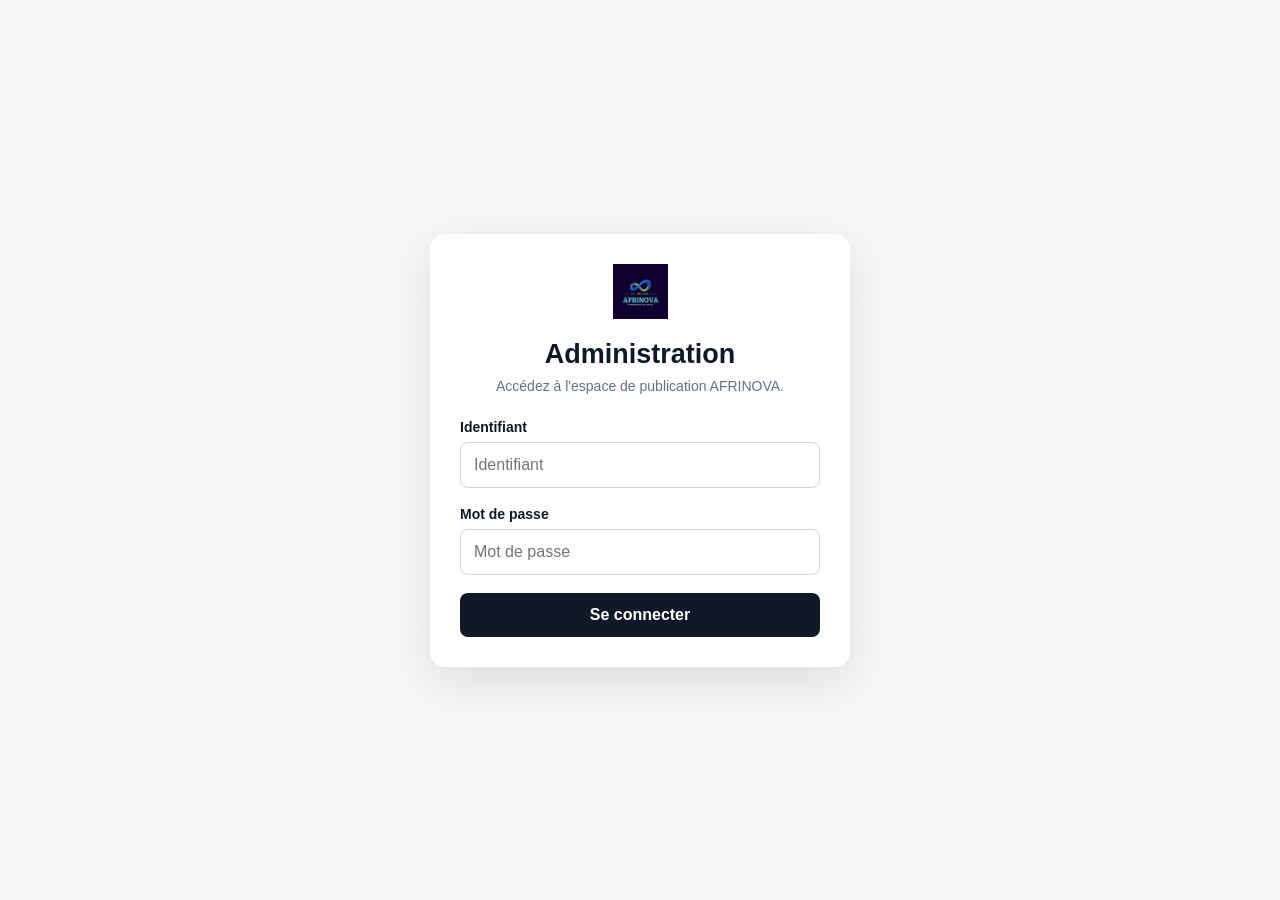
==== commit b1865158: "Add files via upload" ====
--- a/index.html
+++ b/index.html
@@ -1,1055 +1,1938 @@
 <!DOCTYPE html>
 <html lang="fr">
 <head>
-  <meta charset="UTF-8">
-  <meta name="viewport" content="width=device-width, initial-scale=1.0">
-
-  <title>AFRINOVA — Laboratoire de Transformation Digitale</title>
-
-  <link rel="stylesheet" href="style.css">
+
+<meta charset="UTF-8">
+<meta name="viewport" content="width=device-width, initial-scale=1.0">
+
+<title>AFRINOVA — Administration</title>
+
+<style>
+
+*{
+    box-sizing:border-box;
+    margin:0;
+    padding:0;
+}
+
+body{
+    font-family:Arial,Helvetica,sans-serif;
+    background:#f4f6f8;
+    color:#101828;
+}
+
+button,
+input,
+textarea,
+select{
+    font:inherit;
+}
+
+button{
+    cursor:pointer;
+}
+
+.header{
+    background:#fff;
+    border-bottom:1px solid #e5e7eb;
+    padding:12px 20px;
+    display:flex;
+    align-items:center;
+    justify-content:space-between;
+}
+
+.logo{
+    width:125px;
+    height:55px;
+    object-fit:contain;
+}
+
+.container{
+    width:92%;
+    max-width:1050px;
+    margin:30px auto;
+}
+
+.card{
+    background:#fff;
+    border-radius:15px;
+    padding:25px;
+    margin-bottom:25px;
+    box-shadow:0 8px 30px rgba(0,0,0,.06);
+}
+
+h1{
+    font-size:27px;
+    margin-bottom:8px;
+}
+
+h2{
+    font-size:22px;
+    margin-bottom:8px;
+}
+
+.description{
+    color:#667085;
+    font-size:14px;
+    margin-bottom:25px;
+}
+
+.field{
+    margin-bottom:18px;
+}
+
+label{
+    display:block;
+    font-size:14px;
+    font-weight:bold;
+    margin-bottom:7px;
+}
+
+input,
+textarea,
+select{
+    width:100%;
+    border:1px solid #d0d5dd;
+    border-radius:8px;
+    padding:13px;
+    background:#fff;
+    outline:none;
+}
+
+input:focus,
+textarea:focus,
+select:focus{
+    border-color:#111827;
+}
+
+textarea{
+    min-height:170px;
+    resize:vertical;
+}
+
+button{
+    border:0;
+    border-radius:8px;
+    padding:13px 20px;
+    font-weight:bold;
+}
+
+.primary{
+    background:#111827;
+    color:#fff;
+}
+
+.secondary{
+    background:#eaecf0;
+    color:#101828;
+}
+
+.danger{
+    background:#b42318;
+    color:#fff;
+}
+
+.actions{
+    display:flex;
+    gap:10px;
+    flex-wrap:wrap;
+}
+
+.message{
+    padding:12px;
+    border-radius:8px;
+    margin-bottom:18px;
+    display:none;
+    font-size:14px;
+}
+
+.success{
+    background:#ecfdf3;
+    color:#027a48;
+}
+
+.error{
+    background:#fef3f2;
+    color:#b42318;
+}
+
+
+/* ==========================
+   PROFIL ADMINISTRATEUR
+========================== */
+
+.admin-profile{
+    display:flex;
+    align-items:center;
+    gap:18px;
+    padding:15px;
+    background:#f8fafc;
+    border-radius:12px;
+    margin-bottom:25px;
+}
+
+.admin-photo{
+    width:75px;
+    height:75px;
+    border-radius:50%;
+    object-fit:cover;
+    border:3px solid #fff;
+    box-shadow:0 3px 12px rgba(0,0,0,.12);
+}
+
+.admin-info h3{
+    margin-bottom:5px;
+}
+
+.admin-info p{
+    font-size:13px;
+    color:#667085;
+}
+
+
+/* ==========================
+   APERÇUS
+========================== */
+
+.preview{
+    width:100%;
+    max-height:300px;
+    object-fit:cover;
+    border-radius:10px;
+    margin-top:10px;
+    display:none;
+}
+
+.profile-preview{
+    width:90px;
+    height:90px;
+    border-radius:50%;
+    object-fit:cover;
+    margin-top:10px;
+    display:none;
+    border:3px solid #fff;
+    box-shadow:0 3px 12px rgba(0,0,0,.12);
+}
+
+
+/* ==========================
+   PUBLICATIONS
+========================== */
+
+.post{
+    border:1px solid #e5e7eb;
+    border-radius:12px;
+    padding:18px;
+    margin-top:15px;
+}
+
+.post-main-image{
+    width:100%;
+    max-height:260px;
+    object-fit:cover;
+    border-radius:9px;
+    margin-bottom:15px;
+}
+
+.post-author{
+    display:flex;
+    align-items:center;
+    gap:10px;
+    margin-bottom:14px;
+}
+
+.post-author img{
+    width:45px;
+    height:45px;
+    border-radius:50%;
+    object-fit:cover;
+}
+
+.post-author strong{
+    display:block;
+    font-size:14px;
+}
+
+.post-author span{
+    display:block;
+    color:#667085;
+    font-size:11px;
+    margin-top:3px;
+}
+
+.post h3{
+    margin-bottom:6px;
+}
+
+.post-meta{
+    color:#667085;
+    font-size:12px;
+    margin-bottom:12px;
+}
+
+.post-content{
+    white-space:pre-wrap;
+    line-height:1.6;
+    font-size:14px;
+    margin-bottom:15px;
+}
+
+.empty{
+    padding:30px;
+    text-align:center;
+    color:#667085;
+    border:1px dashed #d0d5dd;
+    border-radius:10px;
+}
+
+
+/* ==========================
+   LOGIN
+========================== */
+
+#loginPage{
+    min-height:100vh;
+    display:flex;
+    align-items:center;
+    justify-content:center;
+    padding:20px;
+}
+
+.login{
+    width:100%;
+    max-width:420px;
+    background:#fff;
+    padding:30px;
+    border-radius:15px;
+    box-shadow:0 15px 50px rgba(0,0,0,.1);
+}
+
+.login .logo{
+    display:block;
+    margin:0 auto 20px;
+}
+
+.login h1{
+    text-align:center;
+}
+
+.login p{
+    text-align:center;
+    color:#667085;
+    font-size:14px;
+    margin-bottom:25px;
+}
+
+.login button{
+    width:100%;
+}
+
+
+/* ==========================
+   DASHBOARD
+========================== */
+
+#dashboard{
+    display:none;
+}
+
+
+/* ==========================
+   MOBILE
+========================== */
+
+@media(max-width:600px){
+
+    .header{
+        padding:10px 12px;
+    }
+
+    .logo{
+        width:105px;
+    }
+
+    .container{
+        width:94%;
+        margin-top:20px;
+    }
+
+    .card{
+        padding:18px;
+    }
+
+    h1{
+        font-size:23px;
+    }
+
+}
+
+</style>
+
 </head>
 
+
 <body>
 
+
+<!-- =====================================================
+     CONNEXION
+====================================================== -->
+
+<div id="loginPage">
+
+    <div class="login">
+
+        <img
+            src="logo2.jpg"
+            class="logo"
+            alt="AFRINOVA"
+        >
+
+        <h1>
+            Administration
+        </h1>
+
+        <p>
+            Accédez à l'espace de publication AFRINOVA.
+        </p>
+
+        <div
+            id="loginMessage"
+            class="message error"
+        ></div>
+
+        <div class="field">
+
+            <label>
+                Identifiant
+            </label>
+
+            <input
+                id="username"
+                type="text"
+                placeholder="Identifiant"
+            >
+
+        </div>
+
+
+        <div class="field">
+
+            <label>
+                Mot de passe
+            </label>
+
+            <input
+                id="password"
+                type="password"
+                placeholder="Mot de passe"
+            >
+
+        </div>
+
+
+        <button
+            id="loginButton"
+            class="primary"
+            type="button"
+        >
+            Se connecter
+        </button>
+
+    </div>
+
+</div>
+
+
+
+<!-- =====================================================
+     DASHBOARD
+====================================================== -->
+
+<div id="dashboard">
+
+
 <header class="header">
-  <div class="nav-container">
-
-    <a href="#accueil" class="logo">
-      <img src="logo2.jpg" alt="AFRINOVA">
-    </a>
-
-    <nav class="nav" id="mainNav">
-      <a href="#accueil" data-fr="Accueil" data-en="Home" data-es="Inicio" data-pt="Início">Accueil</a>
-
-      <a href="#apropos"
-         data-fr="À propos"
-         data-en="About"
-         data-es="Sobre nosotros"
-         data-pt="Sobre nós">À propos</a>
-
-      <a href="#services"
-         data-fr="Services"
-         data-en="Services"
-         data-es="Servicios"
-         data-pt="Serviços">Services</a>
-
-      <a href="#actualites"
-         data-fr="Actualités"
-         data-en="News"
-         data-es="Noticias"
-         data-pt="Notícias">Actualités</a>
-
-      <a href="#contact"
-         data-fr="Contact"
-         data-en="Contact"
-         data-es="Contacto"
-         data-pt="Contacto">Contact</a>
-    </nav>
-
-    <div class="language-switcher">
-      <button onclick="changeLanguage('fr')" class="lang-btn active">FR</button>
-      <button onclick="changeLanguage('en')" class="lang-btn">EN</button>
-      <button onclick="changeLanguage('es')" class="lang-btn">ES</button>
-      <button onclick="changeLanguage('pt')" class="lang-btn">PT</button>
+
+    <img
+        src="logo2.jpg"
+        class="logo"
+        alt="AFRINOVA"
+    >
+
+    <button
+        id="logoutButton"
+        class="secondary"
+        type="button"
+    >
+        Déconnexion
+    </button>
+
+</header>
+
+
+
+<main class="container">
+
+
+<!-- =====================================================
+     PROFIL ADMIN
+====================================================== -->
+
+<section class="card">
+
+    <h1>
+        Profil administrateur
+    </h1>
+
+    <p class="description">
+        Ces informations seront affichées sur vos publications.
+    </p>
+
+
+    <div class="admin-profile">
+
+        <img
+            id="currentAdminPhoto"
+            class="admin-photo"
+            src="logo2.jpg"
+            alt="Administrateur"
+        >
+
+        <div class="admin-info">
+
+            <h3 id="currentAdminName">
+                Administrateur AFRINOVA
+            </h3>
+
+            <p id="currentAdminRole">
+                Administration
+            </p>
+
+        </div>
+
     </div>
 
-    <button class="menu-toggle" onclick="toggleMenu()">☰</button>
-
-  </div>
-</header>
-<style>* {
-  margin: 0;
-  padding: 0;
-  box-sizing: border-box;
-}
-
-html {
-  scroll-behavior: smooth;
-}
-
-body {
-  font-family: Arial, Helvetica, sans-serif;
-  background: #ffffff;
-  color: #101828;
-  line-height: 1.6;
-}
-
-img {
-  max-width: 100%;
-  display: block;
-}
-
-a {
-  text-decoration: none;
-  color: inherit;
-}
-
-.container {
-  width: min(1180px, 92%);
-  margin: auto;
-}
-
-
-/* HEADER */
-
-.header {
-  position: fixed;
-  top: 0;
-  left: 0;
-  right: 0;
-  z-index: 1000;
-  background: rgba(255,255,255,.94);
-  backdrop-filter: blur(15px);
-  border-bottom: 1px solid rgba(0,0,0,.06);
-}
-
-.nav-container {
-  width: min(1250px, 94%);
-  margin: auto;
-  min-height: 78px;
-  display: flex;
-  align-items: center;
-  gap: 30px;
-}
-
-.logo img {
-  width: 125px;
-  height: 55px;
-  object-fit: contain;
-}
-
-.nav {
-  display: flex;
-  align-items: center;
-  gap: 27px;
-  margin-left: auto;
-}
-
-.nav a {
-  font-size: 14px;
-  font-weight: 600;
-  transition: .3s;
-}
-
-.nav a:hover {
-  opacity: .55;
-}
-
-.language-switcher {
-  display: flex;
-  gap: 4px;
-  margin-left: 10px;
-}
-
-.lang-btn {
-  border: 0;
-  background: transparent;
-  padding: 7px 8px;
-  border-radius: 6px;
-  cursor: pointer;
-  font-size: 11px;
-  font-weight: bold;
-}
-
-.lang-btn.active,
-.lang-btn:hover {
-  background: #101828;
-  color: white;
-}
-
-.menu-toggle {
-  display: none;
-  border: 0;
-  background: transparent;
-  font-size: 27px;
-  cursor: pointer;
-}
-
-
-/* HERO */
-
-.hero {
-  min-height: 100vh;
-  position: relative;
-  display: flex;
-  align-items: center;
-  background:
-    linear-gradient(90deg, rgba(5,18,35,.92), rgba(5,18,35,.55)),
-    url("Ad.jpg") center/cover no-repeat;
-  color: white;
-}
-
-.hero-content {
-  width: min(900px, 92%);
-  margin: 80px auto 0;
-  position: relative;
-  z-index: 2;
-}
-
-.eyebrow {
-  font-size: 13px;
-  font-weight: bold;
-  letter-spacing: 4px;
-  text-transform: uppercase;
-  opacity: .8;
-}
-
-.hero h1 {
-  max-width: 900px;
-  font-size: clamp(42px, 7vw, 82px);
-  line-height: 1.02;
-  margin: 22px 0;
-  letter-spacing: -3px;
-}
-
-.hero p {
-  max-width: 650px;
-  font-size: 19px;
-  opacity: .9;
-  margin-bottom: 35px;
-}
-
-.hero-buttons {
-  display: flex;
-  gap: 14px;
-  flex-wrap: wrap;
-}
-
-
-/* BUTTONS */
-
-.btn {
-  display: inline-flex;
-  justify-content: center;
-  align-items: center;
-  padding: 14px 23px;
-  border-radius: 7px;
-  font-weight: bold;
-  font-size: 14px;
-  border: 1px solid transparent;
-  cursor: pointer;
-  transition: .3s;
-}
-
-.btn-primary {
-  background: #101828;
-  color: white;
-}
-
-.btn-primary:hover {
-  transform: translateY(-2px);
-  opacity: .88;
-}
-
-.hero .btn-primary {
-  background: white;
-  color: #101828;
-}
-
-.btn-outline {
-  border-color: rgba(255,255,255,.5);
-  color: white;
-}
-
-.btn-outline:hover {
-  background: white;
-  color: #101828;
-}
-
-
-/* SECTIONS */
-
-.section {
-  padding: 110px 0;
-}
-
-.section-label {
-  display: block;
-  font-size: 11px;
-  font-weight: bold;
-  letter-spacing: 3px;
-  text-transform: uppercase;
-  margin-bottom: 17px;
-  opacity: .65;
-}
-
-.intro {
-  text-align: center;
-}
-
-.intro .container {
-  max-width: 850px;
-}
-
-.intro h2,
-.section-heading h2,
-.platform-content h2,
-.contact h2 {
-  font-size: clamp(35px, 5vw, 58px);
-  line-height: 1.08;
-  letter-spacing: -2px;
-  margin-bottom: 22px;
-}
-
-.section-text {
-  color: #667085;
-  font-size: 18px;
-}
-
-
-/* SERVICES */
-
-.services {
-  background: #f7f8fa;
-}
-
-.section-heading {
-  margin-bottom: 55px;
-  max-width: 800px;
-}
-
-.section-heading p {
-  color: #667085;
-}
-
-.service-grid {
-  display: grid;
-  grid-template-columns: repeat(4, 1fr);
-  gap: 18px;
-}
-
-.service-card {
-  background: white;
-  padding: 32px 27px;
-  min-height: 270px;
-  border: 1px solid #eaecf0;
-  border-radius: 10px;
-  transition: .3s;
-}
-
-.service-card:hover {
-  transform: translateY(-7px);
-  box-shadow: 0 20px 50px rgba(16,24,40,.08);
-}
-
-.service-number {
-  font-size: 12px;
-  font-weight: bold;
-  margin-bottom: 70px;
-  opacity: .45;
-}
-
-.service-card h3 {
-  font-size: 21px;
-  margin-bottom: 12px;
-}
-
-.service-card p {
-  color: #667085;
-  font-size: 14px;
-}
-
-
-/* PLATFORM */
-
-.platform-grid {
-  display: grid;
-  grid-template-columns: 1.1fr .9fr;
-  gap: 70px;
-  align-items: center;
-}
-
-.platform-image {
-  border-radius: 12px;
-  overflow: hidden;
-}
-
-.platform-image img {
-  width: 100%;
-  min-height: 450px;
-  object-fit: cover;
-}
-
-.platform-content p {
-  color: #667085;
-  margin-bottom: 30px;
-}
-
-
-/* NEWS */
-
-.news {
-  background: #f7f8fa;
-}
-
-.news-grid {
-  display: grid;
-  grid-template-columns: repeat(3, 1fr);
-  gap: 25px;
-}
-
-.news-card {
-  background: white;
-  border-radius: 10px;
-  overflow: hidden;
-  border: 1px solid #eaecf0;
-  transition: .3s;
-}
-
-.news-card:hover {
-  transform: translateY(-5px);
-  box-shadow: 0 18px 45px rgba(16,24,40,.08);
-}
-
-.news-image {
-  width: 100%;
-  height: 220px;
-  object-fit: cover;
-}
-
-.news-body {
-  padding: 25px;
-}
-
-.article-category {
-  display: inline-block;
-  font-size: 10px;
-  font-weight: bold;
-  letter-spacing: 1.5px;
-  text-transform: uppercase;
-  margin-bottom: 12px;
-  opacity: .55;
-}
-
-.news-body h3 {
-  font-size: 22px;
-  line-height: 1.2;
-  margin-bottom: 12px;
-}
-
-.news-body p {
-  font-size: 14px;
-  color: #667085;
-  margin-bottom: 18px;
-}
-
-.article-date {
-  font-size: 12px;
-  color: #98a2b3;
-}
-
-.read-more {
-  display: inline-block;
-  margin-top: 15px;
-  font-size: 13px;
-  font-weight: bold;
-  border-bottom: 1px solid #101828;
-  padding-bottom: 2px;
-}
-
-.empty-news {
-  grid-column: 1 / -1;
-  text-align: center;
-  padding: 60px;
-  background: white;
-  border-radius: 10px;
-  color: #667085;
-}
-
-.loading-circle {
-  width: 25px;
-  height: 25px;
-  border: 3px solid #ddd;
-  border-top-color: #101828;
-  border-radius: 50%;
-  margin: auto auto 15px;
-  animation: spin .8s linear infinite;
-}
-
-@keyframes spin {
-  to {
-    transform: rotate(360deg);
-  }
-}
-
-
-/* CONTACT */
-
-.contact-grid {
-  display: grid;
-  grid-template-columns: 1fr 1fr;
-  gap: 80px;
-}
-
-.contact p {
-  color: #667085;
-  max-width: 500px;
-}
-
-.contact-form {
-  display: flex;
-  flex-direction: column;
-  gap: 14px;
-}
-
-.contact-form input,
-.contact-form textarea {
-  width: 100%;
-  border: 1px solid #d0d5dd;
-  border-radius: 7px;
-  padding: 15px;
-  font-family: inherit;
-  font-size: 14px;
-  outline: none;
-}
-
-.contact-form input:focus,
-.contact-form textarea:focus {
-  border-color: #101828;
-}
-
-
-/* FOOTER */
-
-.footer {
-  background: #0b1220;
-  color: white;
-  padding-top: 70px;
-}
-
-.footer-grid {
-  display: grid;
-  grid-template-columns: 2fr 1fr 1fr;
-  gap: 50px;
-  padding-bottom: 60px;
-}
-
-.footer-logo {
-  width: 125px;
-  height: 55px;
-  object-fit: contain;
-  background: white;
-  border-radius: 5px;
-  margin-bottom: 18px;
-}
-
-.footer p {
-  color: #98a2b3;
-  font-size: 14px;
-}
-
-.footer h4 {
-  margin-bottom: 15px;
-}
-
-.footer a {
-  display: block;
-  color: #98a2b3;
-  font-size: 14px;
-  margin: 8px 0;
-}
-
-.footer a:hover {
-  color: white;
-}
-
-.copyright {
-  border-top: 1px solid rgba(255,255,255,.08);
-  padding: 20px;
-  text-align: center;
-  color: #98a2b3;
-  font-size: 12px;
-}
-
-
-/* MODAL */
-
-.modal {
-  position: fixed;
-  inset: 0;
-  background: rgba(0,0,0,.75);
-  z-index: 3000;
-  display: none;
-  align-items: center;
-  justify-content: center;
-  padding: 20px;
-}
-
-.modal.show {
-  display: flex;
-}
-
-.modal-content {
-  width: min(800px, 100%);
-  max-height: 90vh;
-  overflow-y: auto;
-  background: white;
-  border-radius: 12px;
-  position: relative;
-}
-
-.modal-content > img {
-  width: 100%;
-  max-height: 400px;
-  object-fit: cover;
-}
-
-.modal-body {
-  padding: 35px;
-}
-
-.modal-body h2 {
-  font-size: 35px;
-  line-height: 1.1;
-  margin: 8px 0;
-}
-
-.article-full-text {
-  margin-top: 25px;
-  color: #475467;
-  white-space: pre-line;
-}
-
-.modal-close {
-  position: absolute;
-  top: 15px;
-  right: 15px;
-  z-index: 5;
-  width: 40px;
-  height: 40px;
-  border: 0;
-  border-radius: 50%;
-  background: white;
-  font-size: 27px;
-  cursor: pointer;
-}
-
-
-/* MOBILE */
-
-@media (max-width: 900px) {
-
-  .nav {
-    position: absolute;
-    top: 78px;
-    left: 0;
-    right: 0;
-    background: white;
-    padding: 20px;
-    display: none;
-    flex-direction: column;
-    align-items: stretch;
-    gap: 0;
-    box-shadow: 0 15px 30px rgba(0,0,0,.08);
-  }
-
-  .nav.open {
-    display: flex;
-  }
-
-  .nav a {
-    padding: 14px 5px;
-    border-bottom: 1px solid #eee;
-  }
-
-  .menu-toggle {
-    display: block;
-    margin-left: auto;
-  }
-
-  .language-switcher {
-    margin-left: auto;
-  }
-
-  .service-grid,
-  .news-grid {
-    grid-template-columns: repeat(2, 1fr);
-  }
-
-  .platform-grid,
-  .contact-grid {
-    grid-template-columns: 1fr;
-  }
-
-  .footer-grid {
-    grid-template-columns: 1fr 1fr;
-  }
-}
-
-
-@media (max-width: 600px) {
-
-  .nav-container {
-    min-height: 68px;
-  }
-
-  .logo img {
-    width: 105px;
-  }
-
-  .language-switcher {
-    gap: 0;
-  }
-
-  .lang-btn {
-    padding: 5px;
-    font-size: 10px;
-  }
-
-  .hero h1 {
-    letter-spacing: -1.5px;
-  }
-
-  .hero p {
-    font-size: 16px;
-  }
-
-  .section {
-    padding: 75px 0;
-  }
-
-  .service-grid,
-  .news-grid,
-  .footer-grid {
-    grid-template-columns: 1fr;
-  }
-
-  .service-number {
-    margin-bottom: 35px;
-  }
-
-  .platform-image img {
-    min-height: 280px;
-  }
-
-  .modal-body {
-    padding: 25px;
-  }
-
-  .modal-body h2 {
-    font-size: 27px;
-  }
-}</style>
-
-<main>
-
-<section class="hero" id="accueil">
-
-  <div class="hero-overlay"></div>
-
-  <div class="hero-content">
-
-    <span class="eyebrow">
-      AFRINOVA
-    </span>
-
-    <h1>
-      Laboratoire de Transformation Digitale
+
+    <div class="field">
+
+        <label>
+            Nom de l'administrateur
+        </label>
+
+        <input
+            id="adminName"
+            type="text"
+            placeholder="Ex. Enock Kehoumbou"
+        >
+
+    </div>
+
+
+    <div class="field">
+
+        <label>
+            Fonction
+        </label>
+
+        <input
+            id="adminRole"
+            type="text"
+            placeholder="Ex. Directeur / Administrateur"
+        >
+
+    </div>
+
+
+    <div class="field">
+
+        <label>
+            Photo de l'administrateur
+        </label>
+
+        <input
+            id="adminPhoto"
+            type="file"
+            accept="image/*"
+        >
+
+        <img
+            id="adminPhotoPreview"
+            class="profile-preview"
+            alt="Aperçu"
+        >
+
+    </div>
+
+
+    <button
+        id="saveAdminProfile"
+        class="primary"
+        type="button"
+    >
+        Enregistrer le profil
+    </button>
+
+</section>
+
+
+
+<!-- =====================================================
+     PUBLICATION
+====================================================== -->
+
+<section class="card">
+
+    <h1 id="formTitle">
+        Nouvelle publication
     </h1>
 
-    <p>
-      Nous accompagnons les gouvernements, organisations,
-      entreprises et acteurs du développement dans leur
-      transformation digitale.
+    <p class="description">
+        Créez une publication qui pourra apparaître
+        dans la section Actualités du site.
     </p>
 
-    <div class="hero-buttons">
-
-      <a href="#services" class="btn btn-primary">
-        Découvrir nos services
-      </a>
-
-      <a href="#contact" class="btn btn-outline">
-        Nous contacter
-      </a>
-
-    </div>
-
-  </div>
+
+    <div
+        id="publicationMessage"
+        class="message"
+    ></div>
+
+
+    <form id="publicationForm">
+
+        <input
+            id="editId"
+            type="hidden"
+        >
+
+
+        <div class="field">
+
+            <label>
+                Titre de la publication
+            </label>
+
+            <input
+                id="title"
+                type="text"
+                placeholder="Titre de votre publication"
+                required
+            >
+
+        </div>
+
+
+        <div class="field">
+
+            <label>
+                Catégorie
+            </label>
+
+            <select id="category">
+
+                <option value="Actualité">
+                    Actualité
+                </option>
+
+                <option value="Innovation">
+                    Innovation
+                </option>
+
+                <option value="Technologie">
+                    Technologie
+                </option>
+
+                <option value="Événement">
+                    Événement
+                </option>
+
+                <option value="Communiqué">
+                    Communiqué
+                </option>
+
+            </select>
+
+        </div>
+
+
+        <div class="field">
+
+            <label>
+                Image de la publication
+            </label>
+
+            <input
+                id="image"
+                type="file"
+                accept="image/*"
+            >
+
+            <img
+                id="preview"
+                class="preview"
+                alt="Aperçu de la publication"
+            >
+
+        </div>
+
+
+        <div class="field">
+
+            <label>
+                Contenu
+            </label>
+
+            <textarea
+                id="content"
+                placeholder="Écrivez votre publication ici..."
+                required
+            ></textarea>
+
+        </div>
+
+
+        <div class="actions">
+
+            <button
+                id="publishButton"
+                class="primary"
+                type="submit"
+            >
+                Publier
+            </button>
+
+            <button
+                id="cancelButton"
+                class="secondary"
+                type="button"
+            >
+                Annuler
+            </button>
+
+        </div>
+
+    </form>
 
 </section>
 
 
-<section class="intro section" id="apropos">
-
-  <div class="container">
-
-    <div class="section-label">
-      AFRINOVA
-    </div>
+
+<!-- =====================================================
+     PUBLICATIONS
+====================================================== -->
+
+<section class="card">
 
     <h2>
-      Transformer les idées en impact.
+        Publications AFRINOVA
     </h2>
 
-    <p class="section-text">
-      AFRINOVA est un laboratoire dédié à la transformation
-      digitale et à l'innovation. Nous développons des
-      solutions adaptées aux défis des institutions,
-      organisations et entreprises.
+    <p class="description">
+        Gérez les publications créées depuis cet appareil.
     </p>
 
-  </div>
+    <div id="postsList"></div>
 
 </section>
 
 
-<section class="services section" id="services">
-
-  <div class="container">
-
-    <div class="section-heading">
-
-      <span class="section-label">
-        NOS EXPERTISES
-      </span>
-
-      <h2>
-        Des solutions pensées pour l'avenir
-      </h2>
-
-    </div>
-
-    <div class="service-grid">
-
-      <article class="service-card">
-        <div class="service-number">01</div>
-        <h3>Transformation digitale</h3>
-        <p>
-          Accompagnement des organisations dans la conception
-          et la mise en œuvre de stratégies digitales.
-        </p>
-      </article>
-
-      <article class="service-card">
-        <div class="service-number">02</div>
-        <h3>Innovation</h3>
-        <p>
-          Création de nouvelles approches et solutions
-          permettant de répondre aux enjeux émergents.
-        </p>
-      </article>
-
-      <article class="service-card">
-        <div class="service-number">03</div>
-        <h3>Technologies</h3>
-        <p>
-          Développement et intégration de solutions numériques
-          modernes adaptées aux besoins des utilisateurs.
-        </p>
-      </article>
-
-      <article class="service-card">
-        <div class="service-number">04</div>
-        <h3>Conseil</h3>
-        <p>
-          Conseil stratégique et accompagnement des décideurs
-          dans leurs projets de transformation.
-        </p>
-      </article>
-
-    </div>
-
-  </div>
-
-</section>
-
-
-<section class="platform section">
-
-  <div class="container platform-grid">
-
-    <div class="platform-image">
-      <img src="plateforme.jpg" alt="Plateforme AFRINOVA">
-    </div>
-
-    <div class="platform-content">
-
-      <span class="section-label">
-        NOTRE APPROCHE
-      </span>
-
-      <h2>
-        Une vision digitale orientée vers l'impact
-      </h2>
-
-      <p>
-        Nous combinons innovation, technologie et stratégie
-        afin de construire des solutions utiles, accessibles
-        et durables.
-      </p>
-
-      <a href="#contact" class="btn btn-primary">
-        Parlons de votre projet
-      </a>
-
-    </div>
-
-  </div>
-
-</section>
-
-
-<section class="news section" id="actualites">
-
-  <div class="container">
-
-    <div class="section-heading">
-
-      <span class="section-label">
-        ACTUALITÉS
-      </span>
-
-      <h2>
-        Nos dernières publications
-      </h2>
-
-      <p>
-        Découvrez les dernières informations, analyses,
-        événements et publications d'AFRINOVA.
-      </p>
-
-    </div>
-
-    <div id="publicationsContainer" class="news-grid">
-
-      <div class="empty-news">
-        <div class="loading-circle"></div>
-        <p>Chargement des publications...</p>
-      </div>
-
-    </div>
-
-  </div>
-
-</section>
-
-
-<section class="contact section" id="contact">
-
-  <div class="container contact-grid">
-
-    <div>
-
-      <span class="section-label">
-        CONTACT
-      </span>
-
-      <h2>
-        Construisons ensemble le futur digital.
-      </h2>
-
-      <p>
-        Vous avez un projet de transformation digitale,
-        d'innovation ou de développement numérique ?
-        Contactez-nous.
-      </p>
-
-    </div>
-
-    <form class="contact-form" onsubmit="sendContact(event)">
-
-      <input
-        type="text"
-        id="contactName"
-        placeholder="Votre nom"
-        required
-      >
-
-      <input
-        type="email"
-        id="contactEmail"
-        placeholder="Votre adresse email"
-        required
-      >
-
-      <textarea
-        id="contactMessage"
-        placeholder="Votre message"
-        rows="6"
-        required
-      ></textarea>
-
-      <button class="btn btn-primary" type="submit">
-        Envoyer le message
-      </button>
-
-    </form>
-
-  </div>
-
-</section>
-
 </main>
 
-
-<footer class="footer">
-
-  <div class="container footer-grid">
-
-    <div>
-      <img src="logo2.jpg" class="footer-logo" alt="AFRINOVA">
-
-      <p>
-        Laboratoire de Transformation Digitale.
-      </p>
-    </div>
-
-    <div>
-      <h4>Navigation</h4>
-
-      <a href="#accueil">Accueil</a>
-      <a href="#apropos">À propos</a>
-      <a href="#services">Services</a>
-      <a href="#actualites">Actualités</a>
-      <a href="#contact">Contact</a>
-    </div>
-
-    <div>
-      <h4>Administration</h4>
-
-      <a href="admin.html">
-        Espace administrateur
-      </a>
-    </div>
-
-  </div>
-
-  <div class="copyright">
-    © 2026 AFRINOVA. Tous droits réservés.
-  </div>
-
-</footer>
-
-
-<div id="articleModal" class="modal">
-
-  <div class="modal-content">
-
-    <button class="modal-close" onclick="closeArticle()">
-      ×
-    </button>
-
-    <img id="modalImage" src="" alt="">
-
-    <div class="modal-body">
-
-      <span id="modalCategory" class="article-category"></span>
-
-      <h2 id="modalTitle"></h2>
-
-      <div id="modalDate" class="article-date"></div>
-
-      <div id="modalText" class="article-full-text"></div>
-
-    </div>
-
-  </div>
-
 </div>
 
 
-<script src="script.js"></script>
+
+<!-- =====================================================
+     JAVASCRIPT
+====================================================== -->
+
+<script>
+
+"use strict";
+
+
+/* =====================================================
+   IDENTIFIANTS
+====================================================== */
+
+const USERNAME = "admin";
+const PASSWORD = "afrinova2026";
+
+
+/* =====================================================
+   STOCKAGE
+====================================================== */
+
+const POSTS_KEY =
+    "afrinovaPublications";
+
+const PROFILE_KEY =
+    "afrinovaAdminProfile";
+
+
+/* =====================================================
+   ÉLÉMENTS
+====================================================== */
+
+const loginPage =
+    document.getElementById("loginPage");
+
+const dashboard =
+    document.getElementById("dashboard");
+
+const username =
+    document.getElementById("username");
+
+const password =
+    document.getElementById("password");
+
+const loginButton =
+    document.getElementById("loginButton");
+
+const logoutButton =
+    document.getElementById("logoutButton");
+
+const loginMessage =
+    document.getElementById("loginMessage");
+
+const adminName =
+    document.getElementById("adminName");
+
+const adminRole =
+    document.getElementById("adminRole");
+
+const adminPhoto =
+    document.getElementById("adminPhoto");
+
+const adminPhotoPreview =
+    document.getElementById("adminPhotoPreview");
+
+const currentAdminPhoto =
+    document.getElementById("currentAdminPhoto");
+
+const currentAdminName =
+    document.getElementById("currentAdminName");
+
+const currentAdminRole =
+    document.getElementById("currentAdminRole");
+
+const saveAdminProfile =
+    document.getElementById("saveAdminProfile");
+
+const publicationForm =
+    document.getElementById("publicationForm");
+
+const editId =
+    document.getElementById("editId");
+
+const title =
+    document.getElementById("title");
+
+const category =
+    document.getElementById("category");
+
+const image =
+    document.getElementById("image");
+
+const preview =
+    document.getElementById("preview");
+
+const content =
+    document.getElementById("content");
+
+const postsList =
+    document.getElementById("postsList");
+
+const formTitle =
+    document.getElementById("formTitle");
+
+const publishButton =
+    document.getElementById("publishButton");
+
+const cancelButton =
+    document.getElementById("cancelButton");
+
+const publicationMessage =
+    document.getElementById("publicationMessage");
+
+
+/* =====================================================
+   CONNEXION
+====================================================== */
+
+loginButton.addEventListener(
+    "click",
+    login
+);
+
+
+username.addEventListener(
+    "keydown",
+    function(e){
+
+        if(e.key === "Enter"){
+            login();
+        }
+
+    }
+);
+
+
+password.addEventListener(
+    "keydown",
+    function(e){
+
+        if(e.key === "Enter"){
+            login();
+        }
+
+    }
+);
+
+
+function login(){
+
+    if(
+        username.value.trim() === USERNAME &&
+        password.value === PASSWORD
+    ){
+
+        sessionStorage.setItem(
+            "afrinovaAdmin",
+            "true"
+        );
+
+        showDashboard();
+
+    }else{
+
+        loginMessage.textContent =
+            "Identifiant ou mot de passe incorrect.";
+
+        loginMessage.style.display =
+            "block";
+
+    }
+
+}
+
+
+/* =====================================================
+   AFFICHAGE
+====================================================== */
+
+function showDashboard(){
+
+    loginPage.style.display =
+        "none";
+
+    dashboard.style.display =
+        "block";
+
+    loadProfile();
+
+    loadPosts();
+
+}
+
+
+function showLogin(){
+
+    loginPage.style.display =
+        "flex";
+
+    dashboard.style.display =
+        "none";
+
+}
+
+
+logoutButton.addEventListener(
+    "click",
+    function(){
+
+        sessionStorage.removeItem(
+            "afrinovaAdmin"
+        );
+
+        showLogin();
+
+    }
+);
+
+
+/* =====================================================
+   PROFIL ADMIN
+====================================================== */
+
+adminPhoto.addEventListener(
+    "change",
+    function(){
+
+        const file =
+            adminPhoto.files[0];
+
+        if(!file){
+            return;
+        }
+
+        const reader =
+            new FileReader();
+
+        reader.onload =
+            function(e){
+
+                adminPhotoPreview.src =
+                    e.target.result;
+
+                adminPhotoPreview.style.display =
+                    "block";
+
+            };
+
+        reader.readAsDataURL(file);
+
+    }
+);
+
+
+saveAdminProfile.addEventListener(
+    "click",
+    saveProfile
+);
+
+
+function saveProfile(){
+
+    const name =
+        adminName.value.trim() ||
+        "Administrateur AFRINOVA";
+
+    const role =
+        adminRole.value.trim() ||
+        "Administration";
+
+
+    const existing =
+        getProfile();
+
+
+    const profile = {
+
+        name:name,
+
+        role:role,
+
+        photo:
+            existing.photo ||
+            "logo2.jpg"
+
+    };
+
+
+    const file =
+        adminPhoto.files[0];
+
+
+    if(file){
+
+        const reader =
+            new FileReader();
+
+        reader.onload =
+            function(e){
+
+                profile.photo =
+                    e.target.result;
+
+                localStorage.setItem(
+                    PROFILE_KEY,
+                    JSON.stringify(profile)
+                );
+
+                displayProfile(
+                    profile
+                );
+
+                alert(
+                    "Profil administrateur enregistré."
+                );
+
+            };
+
+        reader.readAsDataURL(file);
+
+    }else{
+
+        localStorage.setItem(
+            PROFILE_KEY,
+            JSON.stringify(profile)
+        );
+
+        displayProfile(
+            profile
+        );
+
+        alert(
+            "Profil administrateur enregistré."
+        );
+
+    }
+
+}
+
+
+function getProfile(){
+
+    try{
+
+        const data =
+            localStorage.getItem(
+                PROFILE_KEY
+            );
+
+        if(!data){
+
+            return {
+
+                name:
+                    "Administrateur AFRINOVA",
+
+                role:
+                    "Administration",
+
+                photo:
+                    "logo2.jpg"
+
+            };
+
+        }
+
+        return JSON.parse(data);
+
+    }catch(e){
+
+        return {
+
+            name:
+                "Administrateur AFRINOVA",
+
+            role:
+                "Administration",
+
+            photo:
+                "logo2.jpg"
+
+        };
+
+    }
+
+}
+
+
+function loadProfile(){
+
+    const profile =
+        getProfile();
+
+    adminName.value =
+        profile.name;
+
+    adminRole.value =
+        profile.role;
+
+    displayProfile(
+        profile
+    );
+
+}
+
+
+function displayProfile(profile){
+
+    currentAdminName.textContent =
+        profile.name;
+
+    currentAdminRole.textContent =
+        profile.role;
+
+    currentAdminPhoto.src =
+        profile.photo ||
+        "logo2.jpg";
+
+}
+
+
+/* =====================================================
+   PUBLICATION
+====================================================== */
+
+image.addEventListener(
+    "change",
+    function(){
+
+        const file =
+            image.files[0];
+
+        if(!file){
+            return;
+        }
+
+        const reader =
+            new FileReader();
+
+        reader.onload =
+            function(e){
+
+                preview.src =
+                    e.target.result;
+
+                preview.style.display =
+                    "block";
+
+            };
+
+        reader.readAsDataURL(file);
+
+    }
+);
+
+
+publicationForm.addEventListener(
+    "submit",
+    function(e){
+
+        e.preventDefault();
+
+        createPublication();
+
+    }
+);
+
+
+function createPublication(){
+
+    const postTitle =
+        title.value.trim();
+
+    const postContent =
+        content.value.trim();
+
+
+    if(!postTitle){
+
+        showPublicationMessage(
+            "Veuillez entrer un titre.",
+            "error"
+        );
+
+        return;
+
+    }
+
+
+    if(!postContent){
+
+        showPublicationMessage(
+            "Veuillez entrer le contenu.",
+            "error"
+        );
+
+        return;
+
+    }
+
+
+    const profile =
+        getProfile();
+
+
+    let posts =
+        getPosts();
+
+
+    const id =
+        editId.value;
+
+
+    const file =
+        image.files[0];
+
+
+    if(id){
+
+        const index =
+            posts.findIndex(
+                p =>
+                    String(p.id) ===
+                    String(id)
+            );
+
+
+        if(index === -1){
+            return;
+        }
+
+
+        posts[index].title =
+            postTitle;
+
+        posts[index].category =
+            category.value;
+
+        posts[index].content =
+            postContent;
+
+        posts[index].admin =
+            profile;
+
+        if(file){
+
+            readFile(
+                file,
+                function(data){
+
+                    posts[index].image =
+                        data;
+
+                    finish(
+                        posts,
+                        "Publication modifiée avec succès."
+                    );
+
+                }
+            );
+
+        }else{
+
+            finish(
+                posts,
+                "Publication modifiée avec succès."
+            );
+
+        }
+
+        return;
+
+    }
+
+
+    const newPost = {
+
+        id:Date.now(),
+
+        title:
+            postTitle,
+
+        category:
+            category.value,
+
+        content:
+            postContent,
+
+        image:
+            "plateforme.jpg",
+
+        admin:
+            profile,
+
+        date:
+            new Date().toISOString()
+
+    };
+
+
+    if(file){
+
+        readFile(
+            file,
+            function(data){
+
+                newPost.image =
+                    data;
+
+                posts.unshift(
+                    newPost
+                );
+
+                finish(
+                    posts,
+                    "Publication publiée avec succès."
+                );
+
+            }
+        );
+
+    }else{
+
+        posts.unshift(
+            newPost
+        );
+
+        finish(
+            posts,
+            "Publication publiée avec succès."
+        );
+
+    }
+
+}
+
+
+/* =====================================================
+   LIRE IMAGE
+====================================================== */
+
+function readFile(
+    file,
+    callback
+){
+
+    if(
+        file.size >
+        4 * 1024 * 1024
+    ){
+
+        showPublicationMessage(
+            "Image trop lourde. Maximum 4 MB.",
+            "error"
+        );
+
+        return;
+
+    }
+
+
+    const reader =
+        new FileReader();
+
+
+    reader.onload =
+        function(e){
+
+            callback(
+                e.target.result
+            );
+
+        };
+
+
+    reader.readAsDataURL(file);
+
+}
+
+
+/* =====================================================
+   FINALISER
+====================================================== */
+
+function finish(
+    posts,
+    message
+){
+
+    try{
+
+        localStorage.setItem(
+            POSTS_KEY,
+            JSON.stringify(posts)
+        );
+
+        showPublicationMessage(
+            message,
+            "success"
+        );
+
+        resetForm();
+
+        loadPosts();
+
+    }catch(e){
+
+        alert(
+            "Impossible d'enregistrer. " +
+            "L'espace de stockage du navigateur est peut-être plein."
+        );
+
+    }
+
+}
+
+
+/* =====================================================
+   PUBLICATIONS
+====================================================== */
+
+function getPosts(){
+
+    try{
+
+        const data =
+            localStorage.getItem(
+                POSTS_KEY
+            );
+
+        return data
+            ? JSON.parse(data)
+            : [];
+
+    }catch(e){
+
+        return [];
+
+    }
+
+}
+
+
+function loadPosts(){
+
+    const posts =
+        getPosts();
+
+
+    postsList.innerHTML =
+        "";
+
+
+    if(posts.length === 0){
+
+        postsList.innerHTML = `
+
+            <div class="empty">
+
+                Aucune publication pour le moment.
+
+            </div>
+
+        `;
+
+        return;
+
+    }
+
+
+    posts.forEach(
+        function(post){
+
+            const article =
+                document.createElement(
+                    "article"
+                );
+
+            article.className =
+                "post";
+
+
+            const mainImage =
+                document.createElement(
+                    "img"
+                );
+
+            mainImage.className =
+                "post-main-image";
+
+            mainImage.src =
+                post.image ||
+                "plateforme.jpg";
+
+
+            const author =
+                document.createElement(
+                    "div"
+                );
+
+            author.className =
+                "post-author";
+
+
+            const authorPhoto =
+                document.createElement(
+                    "img"
+                );
+
+            authorPhoto.src =
+                post.admin &&
+                post.admin.photo
+                    ? post.admin.photo
+                    : "logo2.jpg";
+
+
+            const authorInfo =
+                document.createElement(
+                    "div"
+                );
+
+
+            const authorName =
+                document.createElement(
+                    "strong"
+                );
+
+            authorName.textContent =
+                post.admin &&
+                post.admin.name
+                    ? post.admin.name
+                    : "Administrateur AFRINOVA";
+
+
+            const authorRole =
+                document.createElement(
+                    "span"
+                );
+
+            authorRole.textContent =
+                post.admin &&
+                post.admin.role
+                    ? post.admin.role
+                    : "Administration";
+
+
+            authorInfo.appendChild(
+                authorName
+            );
+
+            authorInfo.appendChild(
+                authorRole
+            );
+
+
+            author.appendChild(
+                authorPhoto
+            );
+
+            author.appendChild(
+                authorInfo
+            );
+
+
+            const heading =
+                document.createElement(
+                    "h3"
+                );
+
+            heading.textContent =
+                post.title;
+
+
+            const meta =
+                document.createElement(
+                    "div"
+                );
+
+            meta.className =
+                "post-meta";
+
+            meta.textContent =
+                post.category +
+                " • " +
+                formatDate(post.date);
+
+
+            const text =
+                document.createElement(
+                    "div"
+                );
+
+            text.className =
+                "post-content";
+
+            text.textContent =
+                post.content;
+
+
+            const actions =
+                document.createElement(
+                    "div"
+                );
+
+            actions.className =
+                "actions";
+
+
+            const edit =
+                document.createElement(
+                    "button"
+                );
+
+            edit.className =
+                "secondary";
+
+            edit.textContent =
+                "Modifier";
+
+            edit.onclick =
+                function(){
+
+                    editPublication(
+                        post.id
+                    );
+
+                };
+
+
+            const remove =
+                document.createElement(
+                    "button"
+                );
+
+            remove.className =
+                "danger";
+
+            remove.textContent =
+                "Supprimer";
+
+            remove.onclick =
+                function(){
+
+                    deletePublication(
+                        post.id
+                    );
+
+                };
+
+
+            actions.appendChild(
+                edit
+            );
+
+            actions.appendChild(
+                remove
+            );
+
+
+            article.appendChild(
+                mainImage
+            );
+
+            article.appendChild(
+                author
+            );
+
+            article.appendChild(
+                heading
+            );
+
+            article.appendChild(
+                meta
+            );
+
+            article.appendChild(
+                text
+            );
+
+            article.appendChild(
+                actions
+            );
+
+
+            postsList.appendChild(
+                article
+            );
+
+        }
+    );
+
+}
+
+
+/* =====================================================
+   MODIFIER
+====================================================== */
+
+function editPublication(id){
+
+    const posts =
+        getPosts();
+
+
+    const post =
+        posts.find(
+            p =>
+                String(p.id) ===
+                String(id)
+        );
+
+
+    if(!post){
+        return;
+    }
+
+
+    editId.value =
+        post.id;
+
+    title.value =
+        post.title;
+
+    category.value =
+        post.category;
+
+    content.value =
+        post.content;
+
+
+    if(post.image){
+
+        preview.src =
+            post.image;
+
+        preview.style.display =
+            "block";
+
+    }
+
+
+    formTitle.textContent =
+        "Modifier la publication";
+
+    publishButton.textContent =
+        "Enregistrer";
+
+    window.scrollTo(
+        {
+            top:0,
+            behavior:"smooth"
+        }
+    );
+
+}
+
+
+/* =====================================================
+   SUPPRIMER
+====================================================== */
+
+function deletePublication(id){
+
+    if(
+        !confirm(
+            "Supprimer cette publication ?"
+        )
+    ){
+
+        return;
+
+    }
+
+
+    let posts =
+        getPosts();
+
+
+    posts =
+        posts.filter(
+            p =>
+                String(p.id) !==
+                String(id)
+        );
+
+
+    localStorage.setItem(
+        POSTS_KEY,
+        JSON.stringify(posts)
+    );
+
+
+    loadPosts();
+
+}
+
+
+/* =====================================================
+   RESET
+====================================================== */
+
+function resetForm(){
+
+    publicationForm.reset();
+
+    editId.value =
+        "";
+
+    preview.src =
+        "";
+
+    preview.style.display =
+        "none";
+
+    formTitle.textContent =
+        "Nouvelle publication";
+
+    publishButton.textContent =
+        "Publier";
+
+}
+
+
+/* =====================================================
+   MESSAGE
+====================================================== */
+
+function showPublicationMessage(
+    message,
+    type
+){
+
+    publicationMessage.textContent =
+        message;
+
+    publicationMessage.className =
+        "message " + type;
+
+    publicationMessage.style.display =
+        "block";
+
+}
+
+
+/* =====================================================
+   DATE
+====================================================== */
+
+function formatDate(date){
+
+    try{
+
+        return new Date(date)
+            .toLocaleDateString(
+                "fr-FR",
+                {
+                    day:"2-digit",
+                    month:"long",
+                    year:"numeric"
+                }
+            );
+
+    }catch(e){
+
+        return "";
+
+    }
+
+}
+
+
+/* =====================================================
+   DÉMARRAGE
+====================================================== */
+
+if(
+    sessionStorage.getItem(
+        "afrinovaAdmin"
+    ) === "true"
+){
+
+    showDashboard();
+
+}else{
+
+    showLogin();
+
+}
+
+</script>
 
 </body>
 </html>
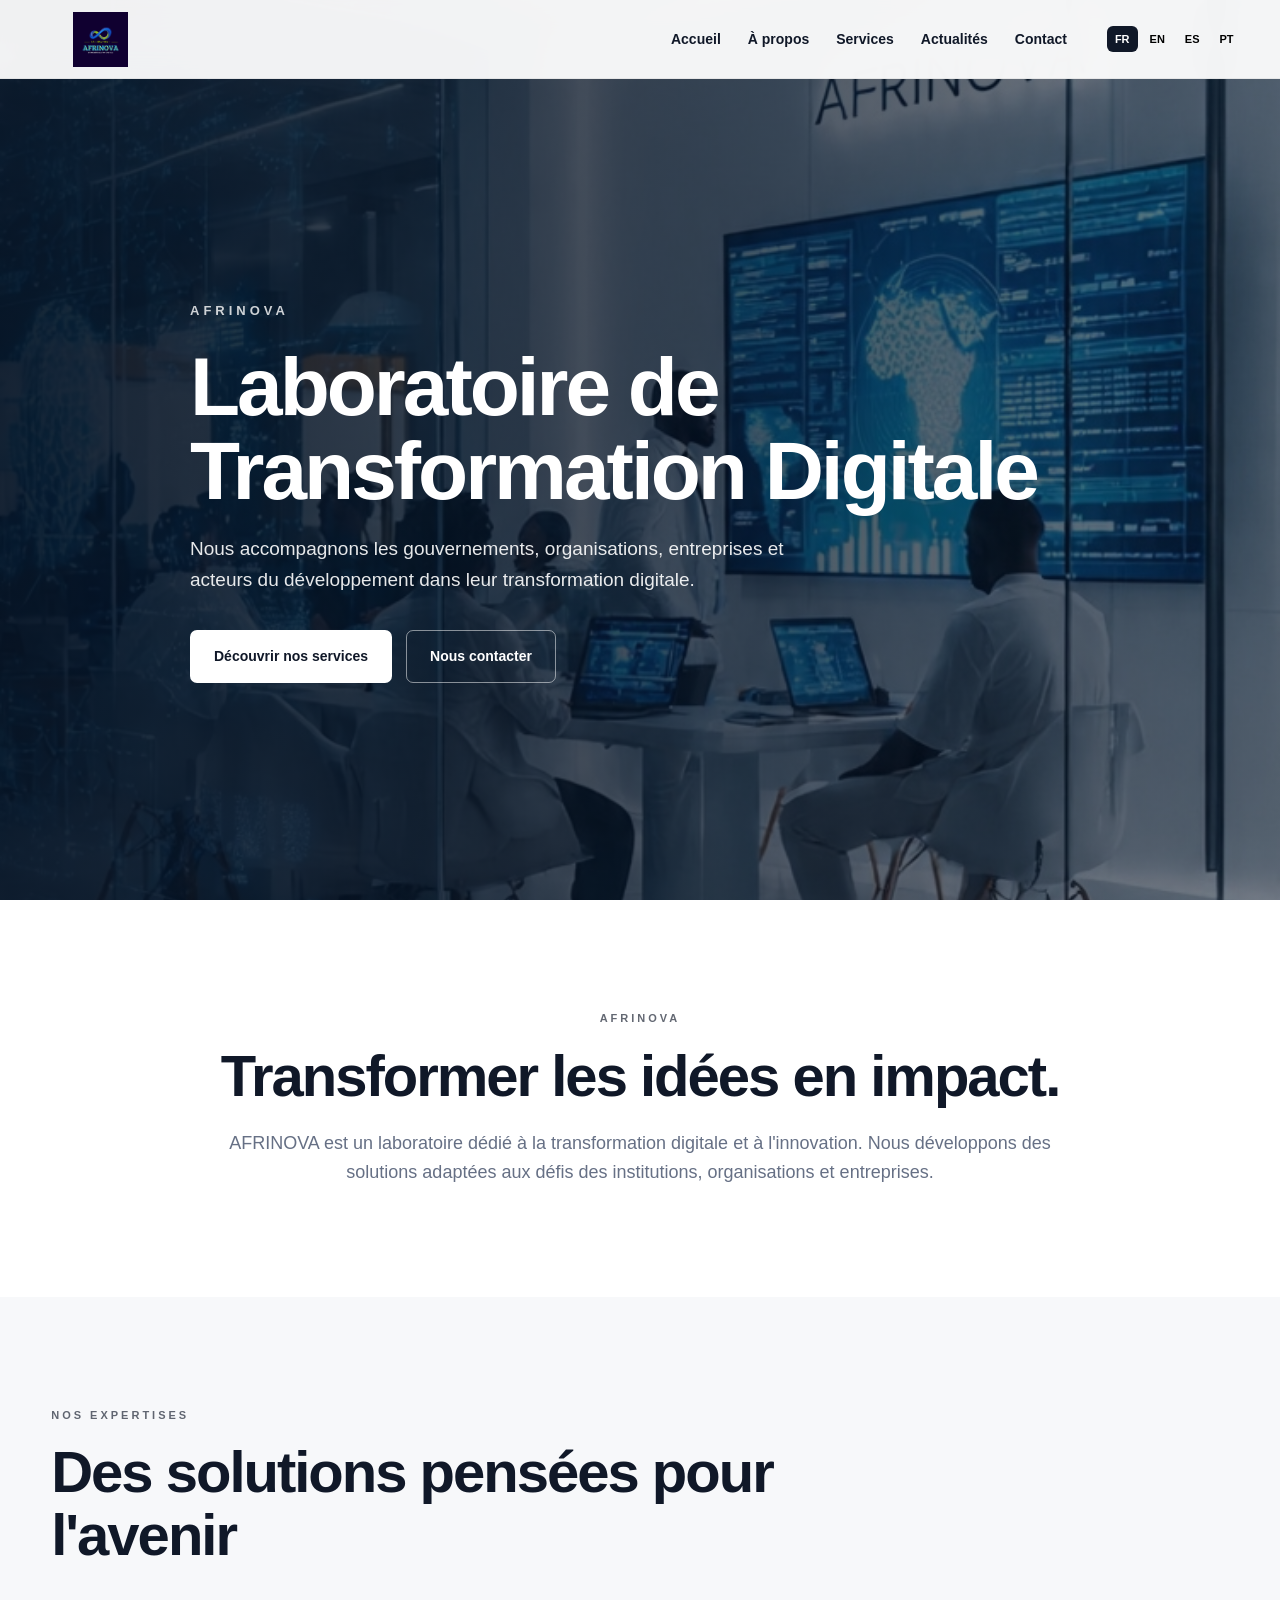
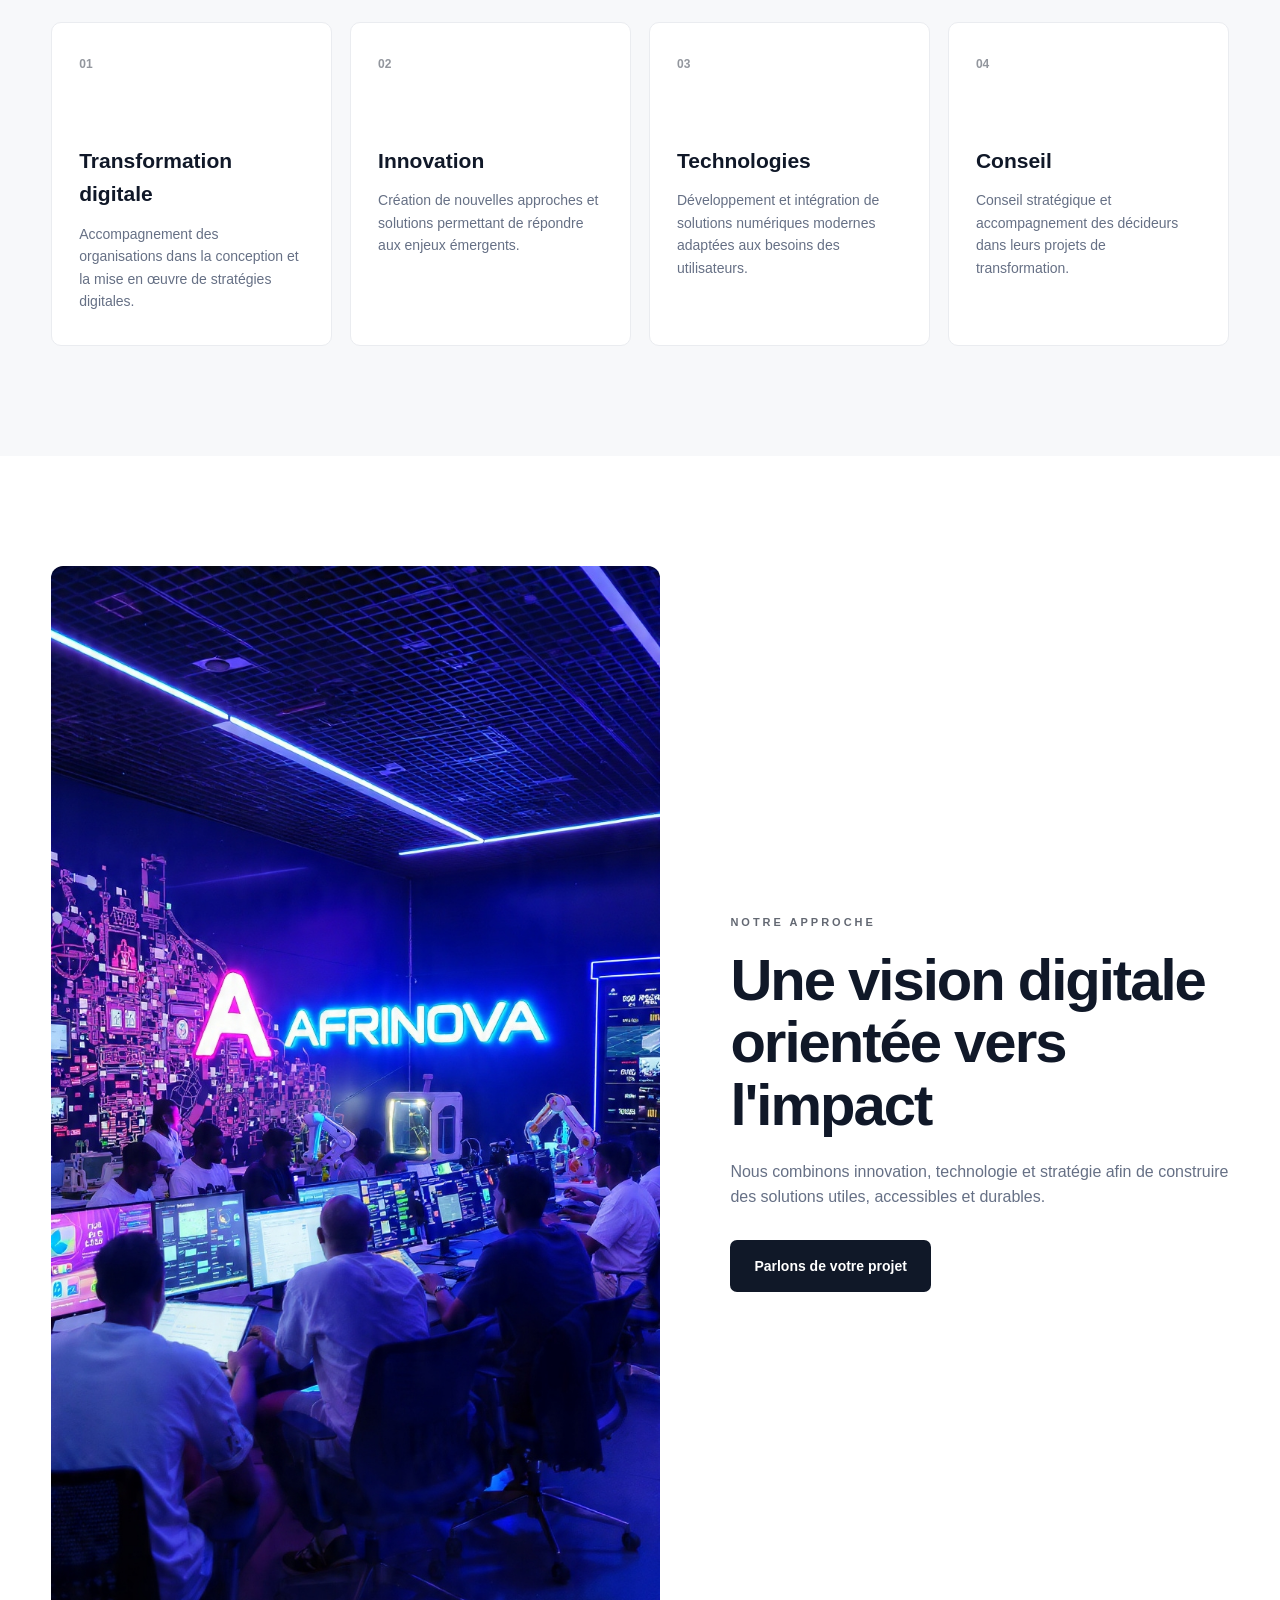
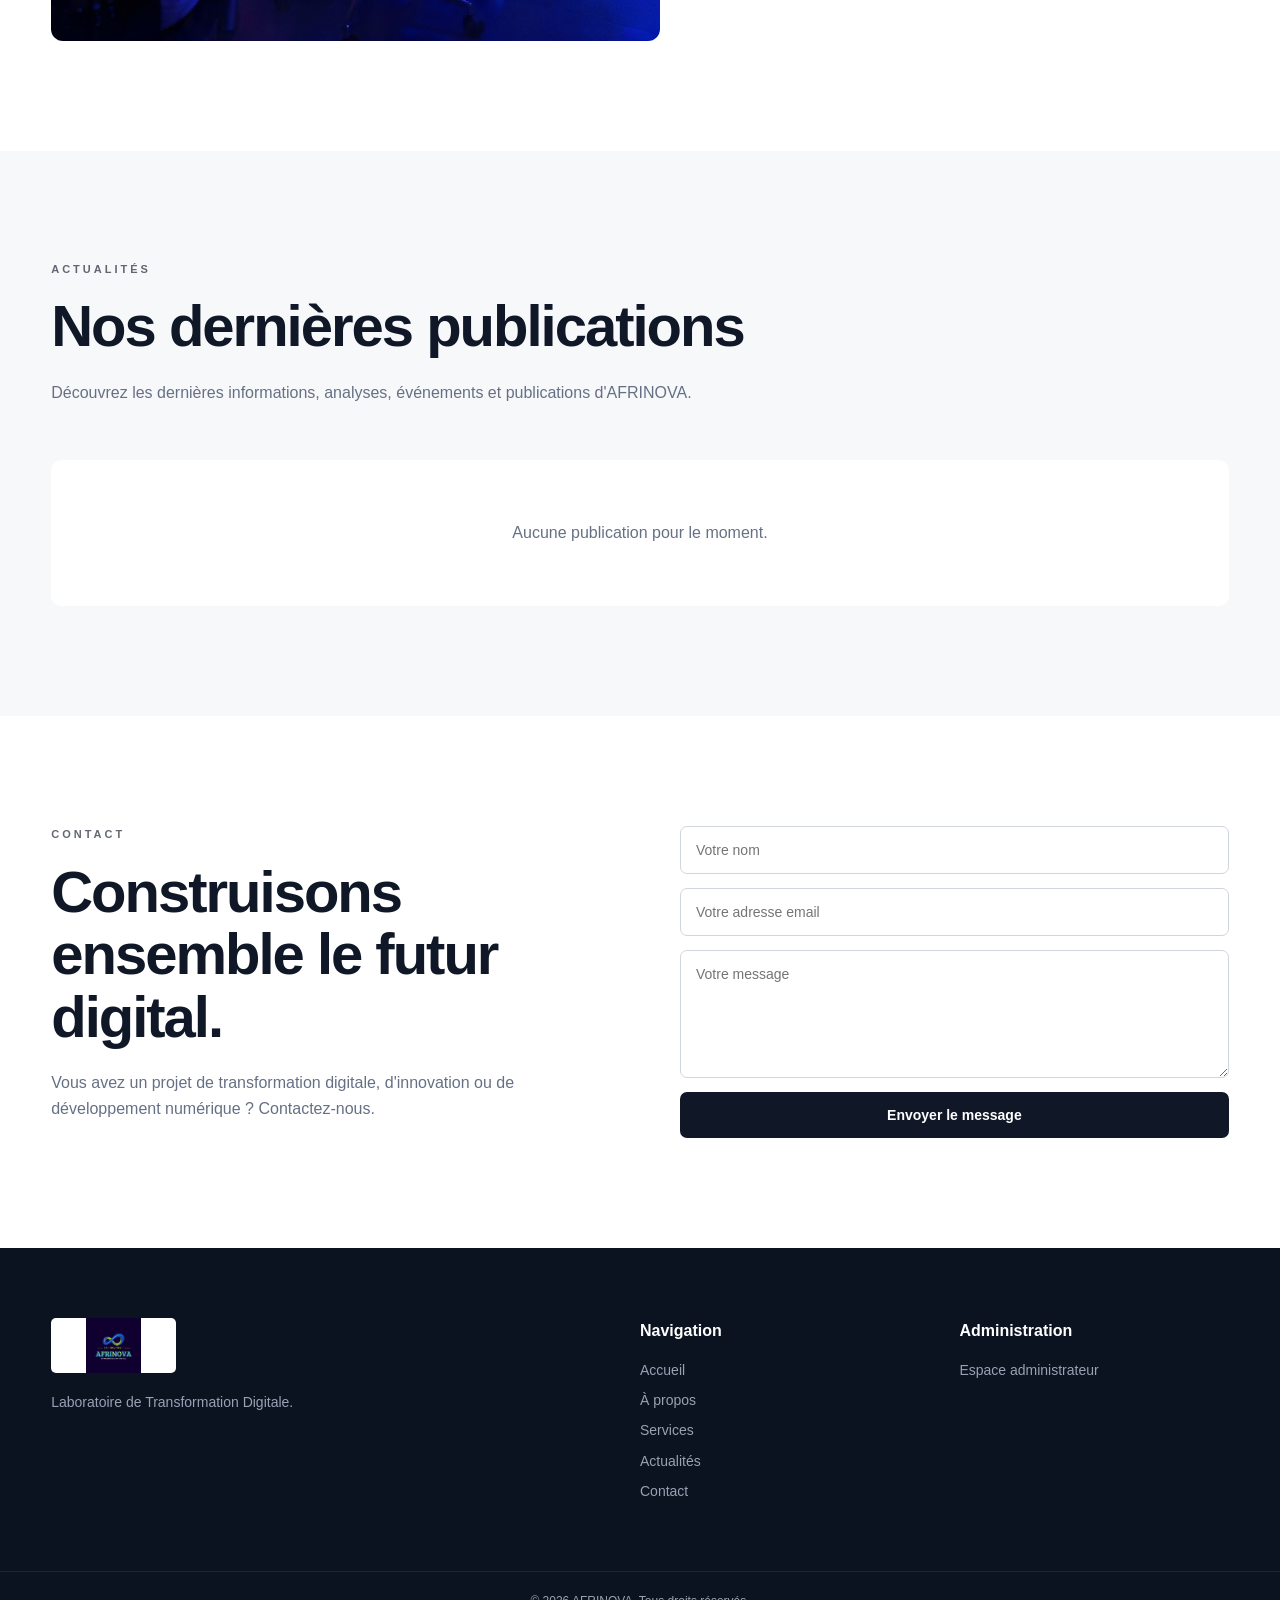
==== commit 56f1effe: "Add files via upload" ====
--- a/index.html
+++ b/index.html
@@ -1,1938 +1,1055 @@
 <!DOCTYPE html>
 <html lang="fr">
 <head>
-
-<meta charset="UTF-8">
-<meta name="viewport" content="width=device-width, initial-scale=1.0">
-
-<title>AFRINOVA — Administration</title>
-
-<style>
-
-*{
-    box-sizing:border-box;
-    margin:0;
-    padding:0;
-}
-
-body{
-    font-family:Arial,Helvetica,sans-serif;
-    background:#f4f6f8;
-    color:#101828;
-}
-
-button,
-input,
-textarea,
-select{
-    font:inherit;
-}
-
-button{
-    cursor:pointer;
-}
-
-.header{
-    background:#fff;
-    border-bottom:1px solid #e5e7eb;
-    padding:12px 20px;
-    display:flex;
-    align-items:center;
-    justify-content:space-between;
-}
-
-.logo{
-    width:125px;
-    height:55px;
-    object-fit:contain;
-}
-
-.container{
-    width:92%;
-    max-width:1050px;
-    margin:30px auto;
-}
-
-.card{
-    background:#fff;
-    border-radius:15px;
-    padding:25px;
-    margin-bottom:25px;
-    box-shadow:0 8px 30px rgba(0,0,0,.06);
-}
-
-h1{
-    font-size:27px;
-    margin-bottom:8px;
-}
-
-h2{
-    font-size:22px;
-    margin-bottom:8px;
-}
-
-.description{
-    color:#667085;
-    font-size:14px;
-    margin-bottom:25px;
-}
-
-.field{
-    margin-bottom:18px;
-}
-
-label{
-    display:block;
-    font-size:14px;
-    font-weight:bold;
-    margin-bottom:7px;
-}
-
-input,
-textarea,
-select{
-    width:100%;
-    border:1px solid #d0d5dd;
-    border-radius:8px;
-    padding:13px;
-    background:#fff;
-    outline:none;
-}
-
-input:focus,
-textarea:focus,
-select:focus{
-    border-color:#111827;
-}
-
-textarea{
-    min-height:170px;
-    resize:vertical;
-}
-
-button{
-    border:0;
-    border-radius:8px;
-    padding:13px 20px;
-    font-weight:bold;
-}
-
-.primary{
-    background:#111827;
-    color:#fff;
-}
-
-.secondary{
-    background:#eaecf0;
-    color:#101828;
-}
-
-.danger{
-    background:#b42318;
-    color:#fff;
-}
-
-.actions{
-    display:flex;
-    gap:10px;
-    flex-wrap:wrap;
-}
-
-.message{
-    padding:12px;
-    border-radius:8px;
-    margin-bottom:18px;
-    display:none;
-    font-size:14px;
-}
-
-.success{
-    background:#ecfdf3;
-    color:#027a48;
-}
-
-.error{
-    background:#fef3f2;
-    color:#b42318;
-}
-
-
-/* ==========================
-   PROFIL ADMINISTRATEUR
-========================== */
-
-.admin-profile{
-    display:flex;
-    align-items:center;
-    gap:18px;
-    padding:15px;
-    background:#f8fafc;
-    border-radius:12px;
-    margin-bottom:25px;
-}
-
-.admin-photo{
-    width:75px;
-    height:75px;
-    border-radius:50%;
-    object-fit:cover;
-    border:3px solid #fff;
-    box-shadow:0 3px 12px rgba(0,0,0,.12);
-}
-
-.admin-info h3{
-    margin-bottom:5px;
-}
-
-.admin-info p{
-    font-size:13px;
-    color:#667085;
-}
-
-
-/* ==========================
-   APERÇUS
-========================== */
-
-.preview{
-    width:100%;
-    max-height:300px;
-    object-fit:cover;
-    border-radius:10px;
-    margin-top:10px;
-    display:none;
-}
-
-.profile-preview{
-    width:90px;
-    height:90px;
-    border-radius:50%;
-    object-fit:cover;
-    margin-top:10px;
-    display:none;
-    border:3px solid #fff;
-    box-shadow:0 3px 12px rgba(0,0,0,.12);
-}
-
-
-/* ==========================
-   PUBLICATIONS
-========================== */
-
-.post{
-    border:1px solid #e5e7eb;
-    border-radius:12px;
-    padding:18px;
-    margin-top:15px;
-}
-
-.post-main-image{
-    width:100%;
-    max-height:260px;
-    object-fit:cover;
-    border-radius:9px;
-    margin-bottom:15px;
-}
-
-.post-author{
-    display:flex;
-    align-items:center;
-    gap:10px;
-    margin-bottom:14px;
-}
-
-.post-author img{
-    width:45px;
-    height:45px;
-    border-radius:50%;
-    object-fit:cover;
-}
-
-.post-author strong{
-    display:block;
-    font-size:14px;
-}
-
-.post-author span{
-    display:block;
-    color:#667085;
-    font-size:11px;
-    margin-top:3px;
-}
-
-.post h3{
-    margin-bottom:6px;
-}
-
-.post-meta{
-    color:#667085;
-    font-size:12px;
-    margin-bottom:12px;
-}
-
-.post-content{
-    white-space:pre-wrap;
-    line-height:1.6;
-    font-size:14px;
-    margin-bottom:15px;
-}
-
-.empty{
-    padding:30px;
-    text-align:center;
-    color:#667085;
-    border:1px dashed #d0d5dd;
-    border-radius:10px;
-}
-
-
-/* ==========================
-   LOGIN
-========================== */
-
-#loginPage{
-    min-height:100vh;
-    display:flex;
-    align-items:center;
-    justify-content:center;
-    padding:20px;
-}
-
-.login{
-    width:100%;
-    max-width:420px;
-    background:#fff;
-    padding:30px;
-    border-radius:15px;
-    box-shadow:0 15px 50px rgba(0,0,0,.1);
-}
-
-.login .logo{
-    display:block;
-    margin:0 auto 20px;
-}
-
-.login h1{
-    text-align:center;
-}
-
-.login p{
-    text-align:center;
-    color:#667085;
-    font-size:14px;
-    margin-bottom:25px;
-}
-
-.login button{
-    width:100%;
-}
-
-
-/* ==========================
-   DASHBOARD
-========================== */
-
-#dashboard{
-    display:none;
-}
-
-
-/* ==========================
-   MOBILE
-========================== */
-
-@media(max-width:600px){
-
-    .header{
-        padding:10px 12px;
-    }
-
-    .logo{
-        width:105px;
-    }
-
-    .container{
-        width:94%;
-        margin-top:20px;
-    }
-
-    .card{
-        padding:18px;
-    }
-
-    h1{
-        font-size:23px;
-    }
-
-}
-
-</style>
-
+  <meta charset="UTF-8">
+  <meta name="viewport" content="width=device-width, initial-scale=1.0">
+
+  <title>AFRINOVA — Laboratoire de Transformation Digitale</title>
+
+  <link rel="stylesheet" href="style.css">
 </head>
 
-
 <body>
 
-
-<!-- =====================================================
-     CONNEXION
-====================================================== -->
-
-<div id="loginPage">
-
-    <div class="login">
-
-        <img
-            src="logo2.jpg"
-            class="logo"
-            alt="AFRINOVA"
-        >
-
-        <h1>
-            Administration
-        </h1>
-
+<header class="header">
+  <div class="nav-container">
+
+    <a href="#accueil" class="logo">
+      <img src="logo2.jpg" alt="AFRINOVA">
+    </a>
+
+    <nav class="nav" id="mainNav">
+      <a href="#accueil" data-fr="Accueil" data-en="Home" data-es="Inicio" data-pt="Início">Accueil</a>
+
+      <a href="#apropos"
+         data-fr="À propos"
+         data-en="About"
+         data-es="Sobre nosotros"
+         data-pt="Sobre nós">À propos</a>
+
+      <a href="#services"
+         data-fr="Services"
+         data-en="Services"
+         data-es="Servicios"
+         data-pt="Serviços">Services</a>
+
+      <a href="#actualites"
+         data-fr="Actualités"
+         data-en="News"
+         data-es="Noticias"
+         data-pt="Notícias">Actualités</a>
+
+      <a href="#contact"
+         data-fr="Contact"
+         data-en="Contact"
+         data-es="Contacto"
+         data-pt="Contacto">Contact</a>
+    </nav>
+
+    <div class="language-switcher">
+      <button onclick="changeLanguage('fr')" class="lang-btn active">FR</button>
+      <button onclick="changeLanguage('en')" class="lang-btn">EN</button>
+      <button onclick="changeLanguage('es')" class="lang-btn">ES</button>
+      <button onclick="changeLanguage('pt')" class="lang-btn">PT</button>
+    </div>
+
+    <button class="menu-toggle" onclick="toggleMenu()">☰</button>
+
+  </div>
+</header>
+
+
+<main>
+
+<section class="hero" id="accueil">
+
+  <div class="hero-overlay"></div>
+
+  <div class="hero-content">
+
+    <span class="eyebrow">
+      AFRINOVA
+    </span>
+
+    <h1>
+      Laboratoire de Transformation Digitale
+    </h1>
+
+    <p>
+      Nous accompagnons les gouvernements, organisations,
+      entreprises et acteurs du développement dans leur
+      transformation digitale.
+    </p>
+
+    <div class="hero-buttons">
+
+      <a href="#services" class="btn btn-primary">
+        Découvrir nos services
+      </a>
+
+      <a href="#contact" class="btn btn-outline">
+        Nous contacter
+      </a>
+
+    </div>
+
+  </div>
+
+</section>
+
+
+<section class="intro section" id="apropos">
+
+  <div class="container">
+
+    <div class="section-label">
+      AFRINOVA
+    </div>
+
+    <h2>
+      Transformer les idées en impact.
+    </h2>
+
+    <p class="section-text">
+      AFRINOVA est un laboratoire dédié à la transformation
+      digitale et à l'innovation. Nous développons des
+      solutions adaptées aux défis des institutions,
+      organisations et entreprises.
+    </p>
+
+  </div>
+
+</section>
+
+
+<section class="services section" id="services">
+
+  <div class="container">
+
+    <div class="section-heading">
+
+      <span class="section-label">
+        NOS EXPERTISES
+      </span>
+
+      <h2>
+        Des solutions pensées pour l'avenir
+      </h2>
+
+    </div>
+
+    <div class="service-grid">
+
+      <article class="service-card">
+        <div class="service-number">01</div>
+        <h3>Transformation digitale</h3>
         <p>
-            Accédez à l'espace de publication AFRINOVA.
+          Accompagnement des organisations dans la conception
+          et la mise en œuvre de stratégies digitales.
         </p>
-
-        <div
-            id="loginMessage"
-            class="message error"
-        ></div>
-
-        <div class="field">
-
-            <label>
-                Identifiant
-            </label>
-
-            <input
-                id="username"
-                type="text"
-                placeholder="Identifiant"
-            >
-
-        </div>
-
-
-        <div class="field">
-
-            <label>
-                Mot de passe
-            </label>
-
-            <input
-                id="password"
-                type="password"
-                placeholder="Mot de passe"
-            >
-
-        </div>
-
-
-        <button
-            id="loginButton"
-            class="primary"
-            type="button"
-        >
-            Se connecter
-        </button>
-
-    </div>
+      </article>
+
+      <article class="service-card">
+        <div class="service-number">02</div>
+        <h3>Innovation</h3>
+        <p>
+          Création de nouvelles approches et solutions
+          permettant de répondre aux enjeux émergents.
+        </p>
+      </article>
+
+      <article class="service-card">
+        <div class="service-number">03</div>
+        <h3>Technologies</h3>
+        <p>
+          Développement et intégration de solutions numériques
+          modernes adaptées aux besoins des utilisateurs.
+        </p>
+      </article>
+
+      <article class="service-card">
+        <div class="service-number">04</div>
+        <h3>Conseil</h3>
+        <p>
+          Conseil stratégique et accompagnement des décideurs
+          dans leurs projets de transformation.
+        </p>
+      </article>
+
+    </div>
+
+  </div>
+
+</section>
+<style>* {
+  margin: 0;
+  padding: 0;
+  box-sizing: border-box;
+}
+
+html {
+  scroll-behavior: smooth;
+}
+
+body {
+  font-family: Arial, Helvetica, sans-serif;
+  background: #ffffff;
+  color: #101828;
+  line-height: 1.6;
+}
+
+img {
+  max-width: 100%;
+  display: block;
+}
+
+a {
+  text-decoration: none;
+  color: inherit;
+}
+
+.container {
+  width: min(1180px, 92%);
+  margin: auto;
+}
+
+
+/* HEADER */
+
+.header {
+  position: fixed;
+  top: 0;
+  left: 0;
+  right: 0;
+  z-index: 1000;
+  background: rgba(255,255,255,.94);
+  backdrop-filter: blur(15px);
+  border-bottom: 1px solid rgba(0,0,0,.06);
+}
+
+.nav-container {
+  width: min(1250px, 94%);
+  margin: auto;
+  min-height: 78px;
+  display: flex;
+  align-items: center;
+  gap: 30px;
+}
+
+.logo img {
+  width: 125px;
+  height: 55px;
+  object-fit: contain;
+}
+
+.nav {
+  display: flex;
+  align-items: center;
+  gap: 27px;
+  margin-left: auto;
+}
+
+.nav a {
+  font-size: 14px;
+  font-weight: 600;
+  transition: .3s;
+}
+
+.nav a:hover {
+  opacity: .55;
+}
+
+.language-switcher {
+  display: flex;
+  gap: 4px;
+  margin-left: 10px;
+}
+
+.lang-btn {
+  border: 0;
+  background: transparent;
+  padding: 7px 8px;
+  border-radius: 6px;
+  cursor: pointer;
+  font-size: 11px;
+  font-weight: bold;
+}
+
+.lang-btn.active,
+.lang-btn:hover {
+  background: #101828;
+  color: white;
+}
+
+.menu-toggle {
+  display: none;
+  border: 0;
+  background: transparent;
+  font-size: 27px;
+  cursor: pointer;
+}
+
+
+/* HERO */
+
+.hero {
+  min-height: 100vh;
+  position: relative;
+  display: flex;
+  align-items: center;
+  background:
+    linear-gradient(90deg, rgba(5,18,35,.92), rgba(5,18,35,.55)),
+    url("Ad.jpg") center/cover no-repeat;
+  color: white;
+}
+
+.hero-content {
+  width: min(900px, 92%);
+  margin: 80px auto 0;
+  position: relative;
+  z-index: 2;
+}
+
+.eyebrow {
+  font-size: 13px;
+  font-weight: bold;
+  letter-spacing: 4px;
+  text-transform: uppercase;
+  opacity: .8;
+}
+
+.hero h1 {
+  max-width: 900px;
+  font-size: clamp(42px, 7vw, 82px);
+  line-height: 1.02;
+  margin: 22px 0;
+  letter-spacing: -3px;
+}
+
+.hero p {
+  max-width: 650px;
+  font-size: 19px;
+  opacity: .9;
+  margin-bottom: 35px;
+}
+
+.hero-buttons {
+  display: flex;
+  gap: 14px;
+  flex-wrap: wrap;
+}
+
+
+/* BUTTONS */
+
+.btn {
+  display: inline-flex;
+  justify-content: center;
+  align-items: center;
+  padding: 14px 23px;
+  border-radius: 7px;
+  font-weight: bold;
+  font-size: 14px;
+  border: 1px solid transparent;
+  cursor: pointer;
+  transition: .3s;
+}
+
+.btn-primary {
+  background: #101828;
+  color: white;
+}
+
+.btn-primary:hover {
+  transform: translateY(-2px);
+  opacity: .88;
+}
+
+.hero .btn-primary {
+  background: white;
+  color: #101828;
+}
+
+.btn-outline {
+  border-color: rgba(255,255,255,.5);
+  color: white;
+}
+
+.btn-outline:hover {
+  background: white;
+  color: #101828;
+}
+
+
+/* SECTIONS */
+
+.section {
+  padding: 110px 0;
+}
+
+.section-label {
+  display: block;
+  font-size: 11px;
+  font-weight: bold;
+  letter-spacing: 3px;
+  text-transform: uppercase;
+  margin-bottom: 17px;
+  opacity: .65;
+}
+
+.intro {
+  text-align: center;
+}
+
+.intro .container {
+  max-width: 850px;
+}
+
+.intro h2,
+.section-heading h2,
+.platform-content h2,
+.contact h2 {
+  font-size: clamp(35px, 5vw, 58px);
+  line-height: 1.08;
+  letter-spacing: -2px;
+  margin-bottom: 22px;
+}
+
+.section-text {
+  color: #667085;
+  font-size: 18px;
+}
+
+
+/* SERVICES */
+
+.services {
+  background: #f7f8fa;
+}
+
+.section-heading {
+  margin-bottom: 55px;
+  max-width: 800px;
+}
+
+.section-heading p {
+  color: #667085;
+}
+
+.service-grid {
+  display: grid;
+  grid-template-columns: repeat(4, 1fr);
+  gap: 18px;
+}
+
+.service-card {
+  background: white;
+  padding: 32px 27px;
+  min-height: 270px;
+  border: 1px solid #eaecf0;
+  border-radius: 10px;
+  transition: .3s;
+}
+
+.service-card:hover {
+  transform: translateY(-7px);
+  box-shadow: 0 20px 50px rgba(16,24,40,.08);
+}
+
+.service-number {
+  font-size: 12px;
+  font-weight: bold;
+  margin-bottom: 70px;
+  opacity: .45;
+}
+
+.service-card h3 {
+  font-size: 21px;
+  margin-bottom: 12px;
+}
+
+.service-card p {
+  color: #667085;
+  font-size: 14px;
+}
+
+
+/* PLATFORM */
+
+.platform-grid {
+  display: grid;
+  grid-template-columns: 1.1fr .9fr;
+  gap: 70px;
+  align-items: center;
+}
+
+.platform-image {
+  border-radius: 12px;
+  overflow: hidden;
+}
+
+.platform-image img {
+  width: 100%;
+  min-height: 450px;
+  object-fit: cover;
+}
+
+.platform-content p {
+  color: #667085;
+  margin-bottom: 30px;
+}
+
+
+/* NEWS */
+
+.news {
+  background: #f7f8fa;
+}
+
+.news-grid {
+  display: grid;
+  grid-template-columns: repeat(3, 1fr);
+  gap: 25px;
+}
+
+.news-card {
+  background: white;
+  border-radius: 10px;
+  overflow: hidden;
+  border: 1px solid #eaecf0;
+  transition: .3s;
+}
+
+.news-card:hover {
+  transform: translateY(-5px);
+  box-shadow: 0 18px 45px rgba(16,24,40,.08);
+}
+
+.news-image {
+  width: 100%;
+  height: 220px;
+  object-fit: cover;
+}
+
+.news-body {
+  padding: 25px;
+}
+
+.article-category {
+  display: inline-block;
+  font-size: 10px;
+  font-weight: bold;
+  letter-spacing: 1.5px;
+  text-transform: uppercase;
+  margin-bottom: 12px;
+  opacity: .55;
+}
+
+.news-body h3 {
+  font-size: 22px;
+  line-height: 1.2;
+  margin-bottom: 12px;
+}
+
+.news-body p {
+  font-size: 14px;
+  color: #667085;
+  margin-bottom: 18px;
+}
+
+.article-date {
+  font-size: 12px;
+  color: #98a2b3;
+}
+
+.read-more {
+  display: inline-block;
+  margin-top: 15px;
+  font-size: 13px;
+  font-weight: bold;
+  border-bottom: 1px solid #101828;
+  padding-bottom: 2px;
+}
+
+.empty-news {
+  grid-column: 1 / -1;
+  text-align: center;
+  padding: 60px;
+  background: white;
+  border-radius: 10px;
+  color: #667085;
+}
+
+.loading-circle {
+  width: 25px;
+  height: 25px;
+  border: 3px solid #ddd;
+  border-top-color: #101828;
+  border-radius: 50%;
+  margin: auto auto 15px;
+  animation: spin .8s linear infinite;
+}
+
+@keyframes spin {
+  to {
+    transform: rotate(360deg);
+  }
+}
+
+
+/* CONTACT */
+
+.contact-grid {
+  display: grid;
+  grid-template-columns: 1fr 1fr;
+  gap: 80px;
+}
+
+.contact p {
+  color: #667085;
+  max-width: 500px;
+}
+
+.contact-form {
+  display: flex;
+  flex-direction: column;
+  gap: 14px;
+}
+
+.contact-form input,
+.contact-form textarea {
+  width: 100%;
+  border: 1px solid #d0d5dd;
+  border-radius: 7px;
+  padding: 15px;
+  font-family: inherit;
+  font-size: 14px;
+  outline: none;
+}
+
+.contact-form input:focus,
+.contact-form textarea:focus {
+  border-color: #101828;
+}
+
+
+/* FOOTER */
+
+.footer {
+  background: #0b1220;
+  color: white;
+  padding-top: 70px;
+}
+
+.footer-grid {
+  display: grid;
+  grid-template-columns: 2fr 1fr 1fr;
+  gap: 50px;
+  padding-bottom: 60px;
+}
+
+.footer-logo {
+  width: 125px;
+  height: 55px;
+  object-fit: contain;
+  background: white;
+  border-radius: 5px;
+  margin-bottom: 18px;
+}
+
+.footer p {
+  color: #98a2b3;
+  font-size: 14px;
+}
+
+.footer h4 {
+  margin-bottom: 15px;
+}
+
+.footer a {
+  display: block;
+  color: #98a2b3;
+  font-size: 14px;
+  margin: 8px 0;
+}
+
+.footer a:hover {
+  color: white;
+}
+
+.copyright {
+  border-top: 1px solid rgba(255,255,255,.08);
+  padding: 20px;
+  text-align: center;
+  color: #98a2b3;
+  font-size: 12px;
+}
+
+
+/* MODAL */
+
+.modal {
+  position: fixed;
+  inset: 0;
+  background: rgba(0,0,0,.75);
+  z-index: 3000;
+  display: none;
+  align-items: center;
+  justify-content: center;
+  padding: 20px;
+}
+
+.modal.show {
+  display: flex;
+}
+
+.modal-content {
+  width: min(800px, 100%);
+  max-height: 90vh;
+  overflow-y: auto;
+  background: white;
+  border-radius: 12px;
+  position: relative;
+}
+
+.modal-content > img {
+  width: 100%;
+  max-height: 400px;
+  object-fit: cover;
+}
+
+.modal-body {
+  padding: 35px;
+}
+
+.modal-body h2 {
+  font-size: 35px;
+  line-height: 1.1;
+  margin: 8px 0;
+}
+
+.article-full-text {
+  margin-top: 25px;
+  color: #475467;
+  white-space: pre-line;
+}
+
+.modal-close {
+  position: absolute;
+  top: 15px;
+  right: 15px;
+  z-index: 5;
+  width: 40px;
+  height: 40px;
+  border: 0;
+  border-radius: 50%;
+  background: white;
+  font-size: 27px;
+  cursor: pointer;
+}
+
+
+/* MOBILE */
+
+@media (max-width: 900px) {
+
+  .nav {
+    position: absolute;
+    top: 78px;
+    left: 0;
+    right: 0;
+    background: white;
+    padding: 20px;
+    display: none;
+    flex-direction: column;
+    align-items: stretch;
+    gap: 0;
+    box-shadow: 0 15px 30px rgba(0,0,0,.08);
+  }
+
+  .nav.open {
+    display: flex;
+  }
+
+  .nav a {
+    padding: 14px 5px;
+    border-bottom: 1px solid #eee;
+  }
+
+  .menu-toggle {
+    display: block;
+    margin-left: auto;
+  }
+
+  .language-switcher {
+    margin-left: auto;
+  }
+
+  .service-grid,
+  .news-grid {
+    grid-template-columns: repeat(2, 1fr);
+  }
+
+  .platform-grid,
+  .contact-grid {
+    grid-template-columns: 1fr;
+  }
+
+  .footer-grid {
+    grid-template-columns: 1fr 1fr;
+  }
+}
+
+
+@media (max-width: 600px) {
+
+  .nav-container {
+    min-height: 68px;
+  }
+
+  .logo img {
+    width: 105px;
+  }
+
+  .language-switcher {
+    gap: 0;
+  }
+
+  .lang-btn {
+    padding: 5px;
+    font-size: 10px;
+  }
+
+  .hero h1 {
+    letter-spacing: -1.5px;
+  }
+
+  .hero p {
+    font-size: 16px;
+  }
+
+  .section {
+    padding: 75px 0;
+  }
+
+  .service-grid,
+  .news-grid,
+  .footer-grid {
+    grid-template-columns: 1fr;
+  }
+
+  .service-number {
+    margin-bottom: 35px;
+  }
+
+  .platform-image img {
+    min-height: 280px;
+  }
+
+  .modal-body {
+    padding: 25px;
+  }
+
+  .modal-body h2 {
+    font-size: 27px;
+  }
+}</style>
+
+<section class="platform section">
+
+  <div class="container platform-grid">
+
+    <div class="platform-image">
+      <img src="plateforme.jpg" alt="Plateforme AFRINOVA">
+    </div>
+
+    <div class="platform-content">
+
+      <span class="section-label">
+        NOTRE APPROCHE
+      </span>
+
+      <h2>
+        Une vision digitale orientée vers l'impact
+      </h2>
+
+      <p>
+        Nous combinons innovation, technologie et stratégie
+        afin de construire des solutions utiles, accessibles
+        et durables.
+      </p>
+
+      <a href="#contact" class="btn btn-primary">
+        Parlons de votre projet
+      </a>
+
+    </div>
+
+  </div>
+
+</section>
+
+
+<section class="news section" id="actualites">
+
+  <div class="container">
+
+    <div class="section-heading">
+
+      <span class="section-label">
+        ACTUALITÉS
+      </span>
+
+      <h2>
+        Nos dernières publications
+      </h2>
+
+      <p>
+        Découvrez les dernières informations, analyses,
+        événements et publications d'AFRINOVA.
+      </p>
+
+    </div>
+
+    <div id="publicationsContainer" class="news-grid">
+
+      <div class="empty-news">
+        <div class="loading-circle"></div>
+        <p>Chargement des publications...</p>
+      </div>
+
+    </div>
+
+  </div>
+
+</section>
+
+
+<section class="contact section" id="contact">
+
+  <div class="container contact-grid">
+
+    <div>
+
+      <span class="section-label">
+        CONTACT
+      </span>
+
+      <h2>
+        Construisons ensemble le futur digital.
+      </h2>
+
+      <p>
+        Vous avez un projet de transformation digitale,
+        d'innovation ou de développement numérique ?
+        Contactez-nous.
+      </p>
+
+    </div>
+
+    <form class="contact-form" onsubmit="sendContact(event)">
+
+      <input
+        type="text"
+        id="contactName"
+        placeholder="Votre nom"
+        required
+      >
+
+      <input
+        type="email"
+        id="contactEmail"
+        placeholder="Votre adresse email"
+        required
+      >
+
+      <textarea
+        id="contactMessage"
+        placeholder="Votre message"
+        rows="6"
+        required
+      ></textarea>
+
+      <button class="btn btn-primary" type="submit">
+        Envoyer le message
+      </button>
+
+    </form>
+
+  </div>
+
+</section>
+
+</main>
+
+
+<footer class="footer">
+
+  <div class="container footer-grid">
+
+    <div>
+      <img src="logo2.jpg" class="footer-logo" alt="AFRINOVA">
+
+      <p>
+        Laboratoire de Transformation Digitale.
+      </p>
+    </div>
+
+    <div>
+      <h4>Navigation</h4>
+
+      <a href="#accueil">Accueil</a>
+      <a href="#apropos">À propos</a>
+      <a href="#services">Services</a>
+      <a href="#actualites">Actualités</a>
+      <a href="#contact">Contact</a>
+    </div>
+
+    <div>
+      <h4>Administration</h4>
+
+      <a href="admin.html">
+        Espace administrateur
+      </a>
+    </div>
+
+  </div>
+
+  <div class="copyright">
+    © 2026 AFRINOVA. Tous droits réservés.
+  </div>
+
+</footer>
+
+
+<div id="articleModal" class="modal">
+
+  <div class="modal-content">
+
+    <button class="modal-close" onclick="closeArticle()">
+      ×
+    </button>
+
+    <img id="modalImage" src="" alt="">
+
+    <div class="modal-body">
+
+      <span id="modalCategory" class="article-category"></span>
+
+      <h2 id="modalTitle"></h2>
+
+      <div id="modalDate" class="article-date"></div>
+
+      <div id="modalText" class="article-full-text"></div>
+
+    </div>
+
+  </div>
 
 </div>
 
 
-
-<!-- =====================================================
-     DASHBOARD
-====================================================== -->
-
-<div id="dashboard">
-
-
-<header class="header">
-
-    <img
-        src="logo2.jpg"
-        class="logo"
-        alt="AFRINOVA"
-    >
-
-    <button
-        id="logoutButton"
-        class="secondary"
-        type="button"
-    >
-        Déconnexion
-    </button>
-
-</header>
-
-
-
-<main class="container">
-
-
-<!-- =====================================================
-     PROFIL ADMIN
-====================================================== -->
-
-<section class="card">
-
-    <h1>
-        Profil administrateur
-    </h1>
-
-    <p class="description">
-        Ces informations seront affichées sur vos publications.
-    </p>
-
-
-    <div class="admin-profile">
-
-        <img
-            id="currentAdminPhoto"
-            class="admin-photo"
-            src="logo2.jpg"
-            alt="Administrateur"
-        >
-
-        <div class="admin-info">
-
-            <h3 id="currentAdminName">
-                Administrateur AFRINOVA
-            </h3>
-
-            <p id="currentAdminRole">
-                Administration
-            </p>
-
-        </div>
-
-    </div>
-
-
-    <div class="field">
-
-        <label>
-            Nom de l'administrateur
-        </label>
-
-        <input
-            id="adminName"
-            type="text"
-            placeholder="Ex. Enock Kehoumbou"
-        >
-
-    </div>
-
-
-    <div class="field">
-
-        <label>
-            Fonction
-        </label>
-
-        <input
-            id="adminRole"
-            type="text"
-            placeholder="Ex. Directeur / Administrateur"
-        >
-
-    </div>
-
-
-    <div class="field">
-
-        <label>
-            Photo de l'administrateur
-        </label>
-
-        <input
-            id="adminPhoto"
-            type="file"
-            accept="image/*"
-        >
-
-        <img
-            id="adminPhotoPreview"
-            class="profile-preview"
-            alt="Aperçu"
-        >
-
-    </div>
-
-
-    <button
-        id="saveAdminProfile"
-        class="primary"
-        type="button"
-    >
-        Enregistrer le profil
-    </button>
-
-</section>
-
-
-
-<!-- =====================================================
-     PUBLICATION
-====================================================== -->
-
-<section class="card">
-
-    <h1 id="formTitle">
-        Nouvelle publication
-    </h1>
-
-    <p class="description">
-        Créez une publication qui pourra apparaître
-        dans la section Actualités du site.
-    </p>
-
-
-    <div
-        id="publicationMessage"
-        class="message"
-    ></div>
-
-
-    <form id="publicationForm">
-
-        <input
-            id="editId"
-            type="hidden"
-        >
-
-
-        <div class="field">
-
-            <label>
-                Titre de la publication
-            </label>
-
-            <input
-                id="title"
-                type="text"
-                placeholder="Titre de votre publication"
-                required
-            >
-
-        </div>
-
-
-        <div class="field">
-
-            <label>
-                Catégorie
-            </label>
-
-            <select id="category">
-
-                <option value="Actualité">
-                    Actualité
-                </option>
-
-                <option value="Innovation">
-                    Innovation
-                </option>
-
-                <option value="Technologie">
-                    Technologie
-                </option>
-
-                <option value="Événement">
-                    Événement
-                </option>
-
-                <option value="Communiqué">
-                    Communiqué
-                </option>
-
-            </select>
-
-        </div>
-
-
-        <div class="field">
-
-            <label>
-                Image de la publication
-            </label>
-
-            <input
-                id="image"
-                type="file"
-                accept="image/*"
-            >
-
-            <img
-                id="preview"
-                class="preview"
-                alt="Aperçu de la publication"
-            >
-
-        </div>
-
-
-        <div class="field">
-
-            <label>
-                Contenu
-            </label>
-
-            <textarea
-                id="content"
-                placeholder="Écrivez votre publication ici..."
-                required
-            ></textarea>
-
-        </div>
-
-
-        <div class="actions">
-
-            <button
-                id="publishButton"
-                class="primary"
-                type="submit"
-            >
-                Publier
-            </button>
-
-            <button
-                id="cancelButton"
-                class="secondary"
-                type="button"
-            >
-                Annuler
-            </button>
-
-        </div>
-
-    </form>
-
-</section>
-
-
-
-<!-- =====================================================
-     PUBLICATIONS
-====================================================== -->
-
-<section class="card">
-
-    <h2>
-        Publications AFRINOVA
-    </h2>
-
-    <p class="description">
-        Gérez les publications créées depuis cet appareil.
-    </p>
-
-    <div id="postsList"></div>
-
-</section>
-
-
-</main>
-
-</div>
-
-
-
-<!-- =====================================================
-     JAVASCRIPT
-====================================================== -->
-
-<script>
-
-"use strict";
-
-
-/* =====================================================
-   IDENTIFIANTS
-====================================================== */
-
-const USERNAME = "admin";
-const PASSWORD = "afrinova2026";
-
-
-/* =====================================================
-   STOCKAGE
-====================================================== */
-
-const POSTS_KEY =
-    "afrinovaPublications";
-
-const PROFILE_KEY =
-    "afrinovaAdminProfile";
-
-
-/* =====================================================
-   ÉLÉMENTS
-====================================================== */
-
-const loginPage =
-    document.getElementById("loginPage");
-
-const dashboard =
-    document.getElementById("dashboard");
-
-const username =
-    document.getElementById("username");
-
-const password =
-    document.getElementById("password");
-
-const loginButton =
-    document.getElementById("loginButton");
-
-const logoutButton =
-    document.getElementById("logoutButton");
-
-const loginMessage =
-    document.getElementById("loginMessage");
-
-const adminName =
-    document.getElementById("adminName");
-
-const adminRole =
-    document.getElementById("adminRole");
-
-const adminPhoto =
-    document.getElementById("adminPhoto");
-
-const adminPhotoPreview =
-    document.getElementById("adminPhotoPreview");
-
-const currentAdminPhoto =
-    document.getElementById("currentAdminPhoto");
-
-const currentAdminName =
-    document.getElementById("currentAdminName");
-
-const currentAdminRole =
-    document.getElementById("currentAdminRole");
-
-const saveAdminProfile =
-    document.getElementById("saveAdminProfile");
-
-const publicationForm =
-    document.getElementById("publicationForm");
-
-const editId =
-    document.getElementById("editId");
-
-const title =
-    document.getElementById("title");
-
-const category =
-    document.getElementById("category");
-
-const image =
-    document.getElementById("image");
-
-const preview =
-    document.getElementById("preview");
-
-const content =
-    document.getElementById("content");
-
-const postsList =
-    document.getElementById("postsList");
-
-const formTitle =
-    document.getElementById("formTitle");
-
-const publishButton =
-    document.getElementById("publishButton");
-
-const cancelButton =
-    document.getElementById("cancelButton");
-
-const publicationMessage =
-    document.getElementById("publicationMessage");
-
-
-/* =====================================================
-   CONNEXION
-====================================================== */
-
-loginButton.addEventListener(
-    "click",
-    login
-);
-
-
-username.addEventListener(
-    "keydown",
-    function(e){
-
-        if(e.key === "Enter"){
-            login();
-        }
-
-    }
-);
-
-
-password.addEventListener(
-    "keydown",
-    function(e){
-
-        if(e.key === "Enter"){
-            login();
-        }
-
-    }
-);
-
-
-function login(){
-
-    if(
-        username.value.trim() === USERNAME &&
-        password.value === PASSWORD
-    ){
-
-        sessionStorage.setItem(
-            "afrinovaAdmin",
-            "true"
-        );
-
-        showDashboard();
-
-    }else{
-
-        loginMessage.textContent =
-            "Identifiant ou mot de passe incorrect.";
-
-        loginMessage.style.display =
-            "block";
-
-    }
-
-}
-
-
-/* =====================================================
-   AFFICHAGE
-====================================================== */
-
-function showDashboard(){
-
-    loginPage.style.display =
-        "none";
-
-    dashboard.style.display =
-        "block";
-
-    loadProfile();
-
-    loadPosts();
-
-}
-
-
-function showLogin(){
-
-    loginPage.style.display =
-        "flex";
-
-    dashboard.style.display =
-        "none";
-
-}
-
-
-logoutButton.addEventListener(
-    "click",
-    function(){
-
-        sessionStorage.removeItem(
-            "afrinovaAdmin"
-        );
-
-        showLogin();
-
-    }
-);
-
-
-/* =====================================================
-   PROFIL ADMIN
-====================================================== */
-
-adminPhoto.addEventListener(
-    "change",
-    function(){
-
-        const file =
-            adminPhoto.files[0];
-
-        if(!file){
-            return;
-        }
-
-        const reader =
-            new FileReader();
-
-        reader.onload =
-            function(e){
-
-                adminPhotoPreview.src =
-                    e.target.result;
-
-                adminPhotoPreview.style.display =
-                    "block";
-
-            };
-
-        reader.readAsDataURL(file);
-
-    }
-);
-
-
-saveAdminProfile.addEventListener(
-    "click",
-    saveProfile
-);
-
-
-function saveProfile(){
-
-    const name =
-        adminName.value.trim() ||
-        "Administrateur AFRINOVA";
-
-    const role =
-        adminRole.value.trim() ||
-        "Administration";
-
-
-    const existing =
-        getProfile();
-
-
-    const profile = {
-
-        name:name,
-
-        role:role,
-
-        photo:
-            existing.photo ||
-            "logo2.jpg"
-
-    };
-
-
-    const file =
-        adminPhoto.files[0];
-
-
-    if(file){
-
-        const reader =
-            new FileReader();
-
-        reader.onload =
-            function(e){
-
-                profile.photo =
-                    e.target.result;
-
-                localStorage.setItem(
-                    PROFILE_KEY,
-                    JSON.stringify(profile)
-                );
-
-                displayProfile(
-                    profile
-                );
-
-                alert(
-                    "Profil administrateur enregistré."
-                );
-
-            };
-
-        reader.readAsDataURL(file);
-
-    }else{
-
-        localStorage.setItem(
-            PROFILE_KEY,
-            JSON.stringify(profile)
-        );
-
-        displayProfile(
-            profile
-        );
-
-        alert(
-            "Profil administrateur enregistré."
-        );
-
-    }
-
-}
-
-
-function getProfile(){
-
-    try{
-
-        const data =
-            localStorage.getItem(
-                PROFILE_KEY
-            );
-
-        if(!data){
-
-            return {
-
-                name:
-                    "Administrateur AFRINOVA",
-
-                role:
-                    "Administration",
-
-                photo:
-                    "logo2.jpg"
-
-            };
-
-        }
-
-        return JSON.parse(data);
-
-    }catch(e){
-
-        return {
-
-            name:
-                "Administrateur AFRINOVA",
-
-            role:
-                "Administration",
-
-            photo:
-                "logo2.jpg"
-
-        };
-
-    }
-
-}
-
-
-function loadProfile(){
-
-    const profile =
-        getProfile();
-
-    adminName.value =
-        profile.name;
-
-    adminRole.value =
-        profile.role;
-
-    displayProfile(
-        profile
-    );
-
-}
-
-
-function displayProfile(profile){
-
-    currentAdminName.textContent =
-        profile.name;
-
-    currentAdminRole.textContent =
-        profile.role;
-
-    currentAdminPhoto.src =
-        profile.photo ||
-        "logo2.jpg";
-
-}
-
-
-/* =====================================================
-   PUBLICATION
-====================================================== */
-
-image.addEventListener(
-    "change",
-    function(){
-
-        const file =
-            image.files[0];
-
-        if(!file){
-            return;
-        }
-
-        const reader =
-            new FileReader();
-
-        reader.onload =
-            function(e){
-
-                preview.src =
-                    e.target.result;
-
-                preview.style.display =
-                    "block";
-
-            };
-
-        reader.readAsDataURL(file);
-
-    }
-);
-
-
-publicationForm.addEventListener(
-    "submit",
-    function(e){
-
-        e.preventDefault();
-
-        createPublication();
-
-    }
-);
-
-
-function createPublication(){
-
-    const postTitle =
-        title.value.trim();
-
-    const postContent =
-        content.value.trim();
-
-
-    if(!postTitle){
-
-        showPublicationMessage(
-            "Veuillez entrer un titre.",
-            "error"
-        );
-
-        return;
-
-    }
-
-
-    if(!postContent){
-
-        showPublicationMessage(
-            "Veuillez entrer le contenu.",
-            "error"
-        );
-
-        return;
-
-    }
-
-
-    const profile =
-        getProfile();
-
-
-    let posts =
-        getPosts();
-
-
-    const id =
-        editId.value;
-
-
-    const file =
-        image.files[0];
-
-
-    if(id){
-
-        const index =
-            posts.findIndex(
-                p =>
-                    String(p.id) ===
-                    String(id)
-            );
-
-
-        if(index === -1){
-            return;
-        }
-
-
-        posts[index].title =
-            postTitle;
-
-        posts[index].category =
-            category.value;
-
-        posts[index].content =
-            postContent;
-
-        posts[index].admin =
-            profile;
-
-        if(file){
-
-            readFile(
-                file,
-                function(data){
-
-                    posts[index].image =
-                        data;
-
-                    finish(
-                        posts,
-                        "Publication modifiée avec succès."
-                    );
-
-                }
-            );
-
-        }else{
-
-            finish(
-                posts,
-                "Publication modifiée avec succès."
-            );
-
-        }
-
-        return;
-
-    }
-
-
-    const newPost = {
-
-        id:Date.now(),
-
-        title:
-            postTitle,
-
-        category:
-            category.value,
-
-        content:
-            postContent,
-
-        image:
-            "plateforme.jpg",
-
-        admin:
-            profile,
-
-        date:
-            new Date().toISOString()
-
-    };
-
-
-    if(file){
-
-        readFile(
-            file,
-            function(data){
-
-                newPost.image =
-                    data;
-
-                posts.unshift(
-                    newPost
-                );
-
-                finish(
-                    posts,
-                    "Publication publiée avec succès."
-                );
-
-            }
-        );
-
-    }else{
-
-        posts.unshift(
-            newPost
-        );
-
-        finish(
-            posts,
-            "Publication publiée avec succès."
-        );
-
-    }
-
-}
-
-
-/* =====================================================
-   LIRE IMAGE
-====================================================== */
-
-function readFile(
-    file,
-    callback
-){
-
-    if(
-        file.size >
-        4 * 1024 * 1024
-    ){
-
-        showPublicationMessage(
-            "Image trop lourde. Maximum 4 MB.",
-            "error"
-        );
-
-        return;
-
-    }
-
-
-    const reader =
-        new FileReader();
-
-
-    reader.onload =
-        function(e){
-
-            callback(
-                e.target.result
-            );
-
-        };
-
-
-    reader.readAsDataURL(file);
-
-}
-
-
-/* =====================================================
-   FINALISER
-====================================================== */
-
-function finish(
-    posts,
-    message
-){
-
-    try{
-
-        localStorage.setItem(
-            POSTS_KEY,
-            JSON.stringify(posts)
-        );
-
-        showPublicationMessage(
-            message,
-            "success"
-        );
-
-        resetForm();
-
-        loadPosts();
-
-    }catch(e){
-
-        alert(
-            "Impossible d'enregistrer. " +
-            "L'espace de stockage du navigateur est peut-être plein."
-        );
-
-    }
-
-}
-
-
-/* =====================================================
-   PUBLICATIONS
-====================================================== */
-
-function getPosts(){
-
-    try{
-
-        const data =
-            localStorage.getItem(
-                POSTS_KEY
-            );
-
-        return data
-            ? JSON.parse(data)
-            : [];
-
-    }catch(e){
-
-        return [];
-
-    }
-
-}
-
-
-function loadPosts(){
-
-    const posts =
-        getPosts();
-
-
-    postsList.innerHTML =
-        "";
-
-
-    if(posts.length === 0){
-
-        postsList.innerHTML = `
-
-            <div class="empty">
-
-                Aucune publication pour le moment.
-
-            </div>
-
-        `;
-
-        return;
-
-    }
-
-
-    posts.forEach(
-        function(post){
-
-            const article =
-                document.createElement(
-                    "article"
-                );
-
-            article.className =
-                "post";
-
-
-            const mainImage =
-                document.createElement(
-                    "img"
-                );
-
-            mainImage.className =
-                "post-main-image";
-
-            mainImage.src =
-                post.image ||
-                "plateforme.jpg";
-
-
-            const author =
-                document.createElement(
-                    "div"
-                );
-
-            author.className =
-                "post-author";
-
-
-            const authorPhoto =
-                document.createElement(
-                    "img"
-                );
-
-            authorPhoto.src =
-                post.admin &&
-                post.admin.photo
-                    ? post.admin.photo
-                    : "logo2.jpg";
-
-
-            const authorInfo =
-                document.createElement(
-                    "div"
-                );
-
-
-            const authorName =
-                document.createElement(
-                    "strong"
-                );
-
-            authorName.textContent =
-                post.admin &&
-                post.admin.name
-                    ? post.admin.name
-                    : "Administrateur AFRINOVA";
-
-
-            const authorRole =
-                document.createElement(
-                    "span"
-                );
-
-            authorRole.textContent =
-                post.admin &&
-                post.admin.role
-                    ? post.admin.role
-                    : "Administration";
-
-
-            authorInfo.appendChild(
-                authorName
-            );
-
-            authorInfo.appendChild(
-                authorRole
-            );
-
-
-            author.appendChild(
-                authorPhoto
-            );
-
-            author.appendChild(
-                authorInfo
-            );
-
-
-            const heading =
-                document.createElement(
-                    "h3"
-                );
-
-            heading.textContent =
-                post.title;
-
-
-            const meta =
-                document.createElement(
-                    "div"
-                );
-
-            meta.className =
-                "post-meta";
-
-            meta.textContent =
-                post.category +
-                " • " +
-                formatDate(post.date);
-
-
-            const text =
-                document.createElement(
-                    "div"
-                );
-
-            text.className =
-                "post-content";
-
-            text.textContent =
-                post.content;
-
-
-            const actions =
-                document.createElement(
-                    "div"
-                );
-
-            actions.className =
-                "actions";
-
-
-            const edit =
-                document.createElement(
-                    "button"
-                );
-
-            edit.className =
-                "secondary";
-
-            edit.textContent =
-                "Modifier";
-
-            edit.onclick =
-                function(){
-
-                    editPublication(
-                        post.id
-                    );
-
-                };
-
-
-            const remove =
-                document.createElement(
-                    "button"
-                );
-
-            remove.className =
-                "danger";
-
-            remove.textContent =
-                "Supprimer";
-
-            remove.onclick =
-                function(){
-
-                    deletePublication(
-                        post.id
-                    );
-
-                };
-
-
-            actions.appendChild(
-                edit
-            );
-
-            actions.appendChild(
-                remove
-            );
-
-
-            article.appendChild(
-                mainImage
-            );
-
-            article.appendChild(
-                author
-            );
-
-            article.appendChild(
-                heading
-            );
-
-            article.appendChild(
-                meta
-            );
-
-            article.appendChild(
-                text
-            );
-
-            article.appendChild(
-                actions
-            );
-
-
-            postsList.appendChild(
-                article
-            );
-
-        }
-    );
-
-}
-
-
-/* =====================================================
-   MODIFIER
-====================================================== */
-
-function editPublication(id){
-
-    const posts =
-        getPosts();
-
-
-    const post =
-        posts.find(
-            p =>
-                String(p.id) ===
-                String(id)
-        );
-
-
-    if(!post){
-        return;
-    }
-
-
-    editId.value =
-        post.id;
-
-    title.value =
-        post.title;
-
-    category.value =
-        post.category;
-
-    content.value =
-        post.content;
-
-
-    if(post.image){
-
-        preview.src =
-            post.image;
-
-        preview.style.display =
-            "block";
-
-    }
-
-
-    formTitle.textContent =
-        "Modifier la publication";
-
-    publishButton.textContent =
-        "Enregistrer";
-
-    window.scrollTo(
-        {
-            top:0,
-            behavior:"smooth"
-        }
-    );
-
-}
-
-
-/* =====================================================
-   SUPPRIMER
-====================================================== */
-
-function deletePublication(id){
-
-    if(
-        !confirm(
-            "Supprimer cette publication ?"
-        )
-    ){
-
-        return;
-
-    }
-
-
-    let posts =
-        getPosts();
-
-
-    posts =
-        posts.filter(
-            p =>
-                String(p.id) !==
-                String(id)
-        );
-
-
-    localStorage.setItem(
-        POSTS_KEY,
-        JSON.stringify(posts)
-    );
-
-
-    loadPosts();
-
-}
-
-
-/* =====================================================
-   RESET
-====================================================== */
-
-function resetForm(){
-
-    publicationForm.reset();
-
-    editId.value =
-        "";
-
-    preview.src =
-        "";
-
-    preview.style.display =
-        "none";
-
-    formTitle.textContent =
-        "Nouvelle publication";
-
-    publishButton.textContent =
-        "Publier";
-
-}
-
-
-/* =====================================================
-   MESSAGE
-====================================================== */
-
-function showPublicationMessage(
-    message,
-    type
-){
-
-    publicationMessage.textContent =
-        message;
-
-    publicationMessage.className =
-        "message " + type;
-
-    publicationMessage.style.display =
-        "block";
-
-}
-
-
-/* =====================================================
-   DATE
-====================================================== */
-
-function formatDate(date){
-
-    try{
-
-        return new Date(date)
-            .toLocaleDateString(
-                "fr-FR",
-                {
-                    day:"2-digit",
-                    month:"long",
-                    year:"numeric"
-                }
-            );
-
-    }catch(e){
-
-        return "";
-
-    }
-
-}
-
-
-/* =====================================================
-   DÉMARRAGE
-====================================================== */
-
-if(
-    sessionStorage.getItem(
-        "afrinovaAdmin"
-    ) === "true"
-){
-
-    showDashboard();
-
-}else{
-
-    showLogin();
-
-}
-
-</script>
+<script src="script.js"></script>
 
 </body>
 </html>
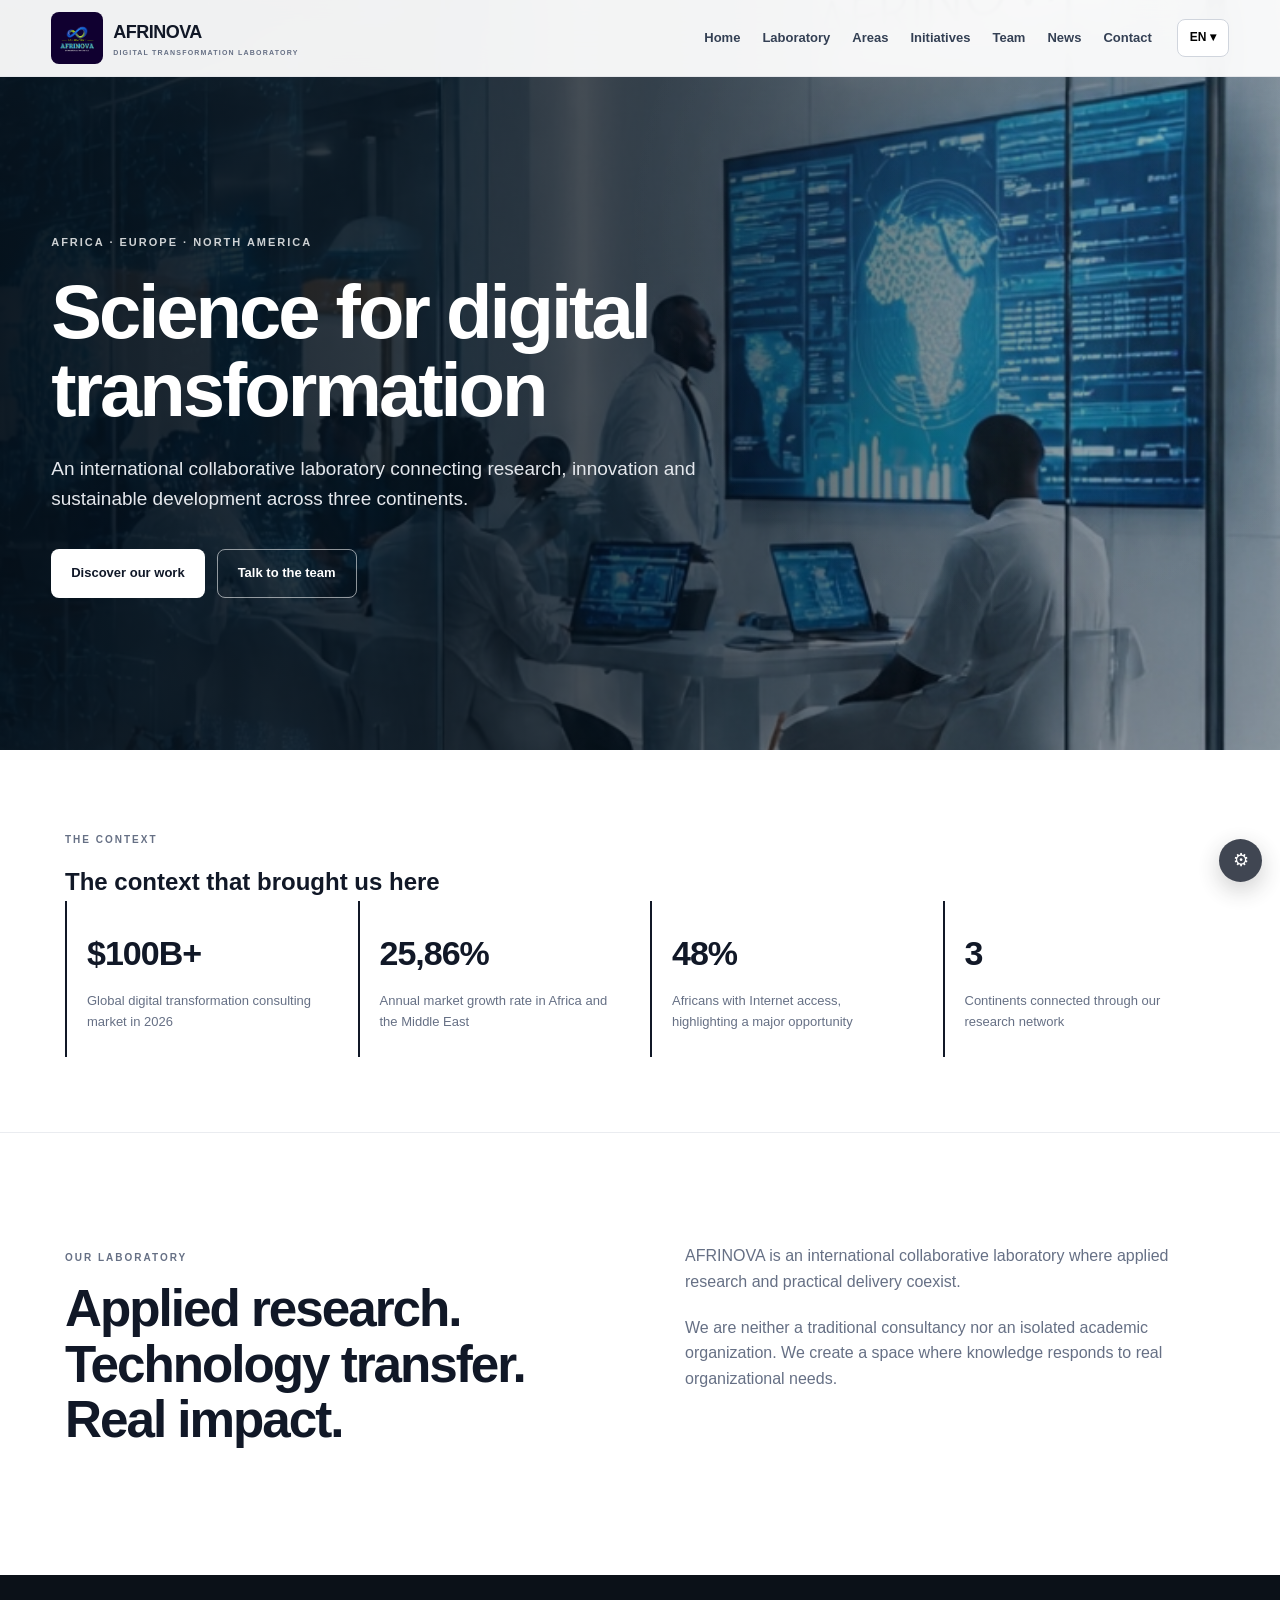
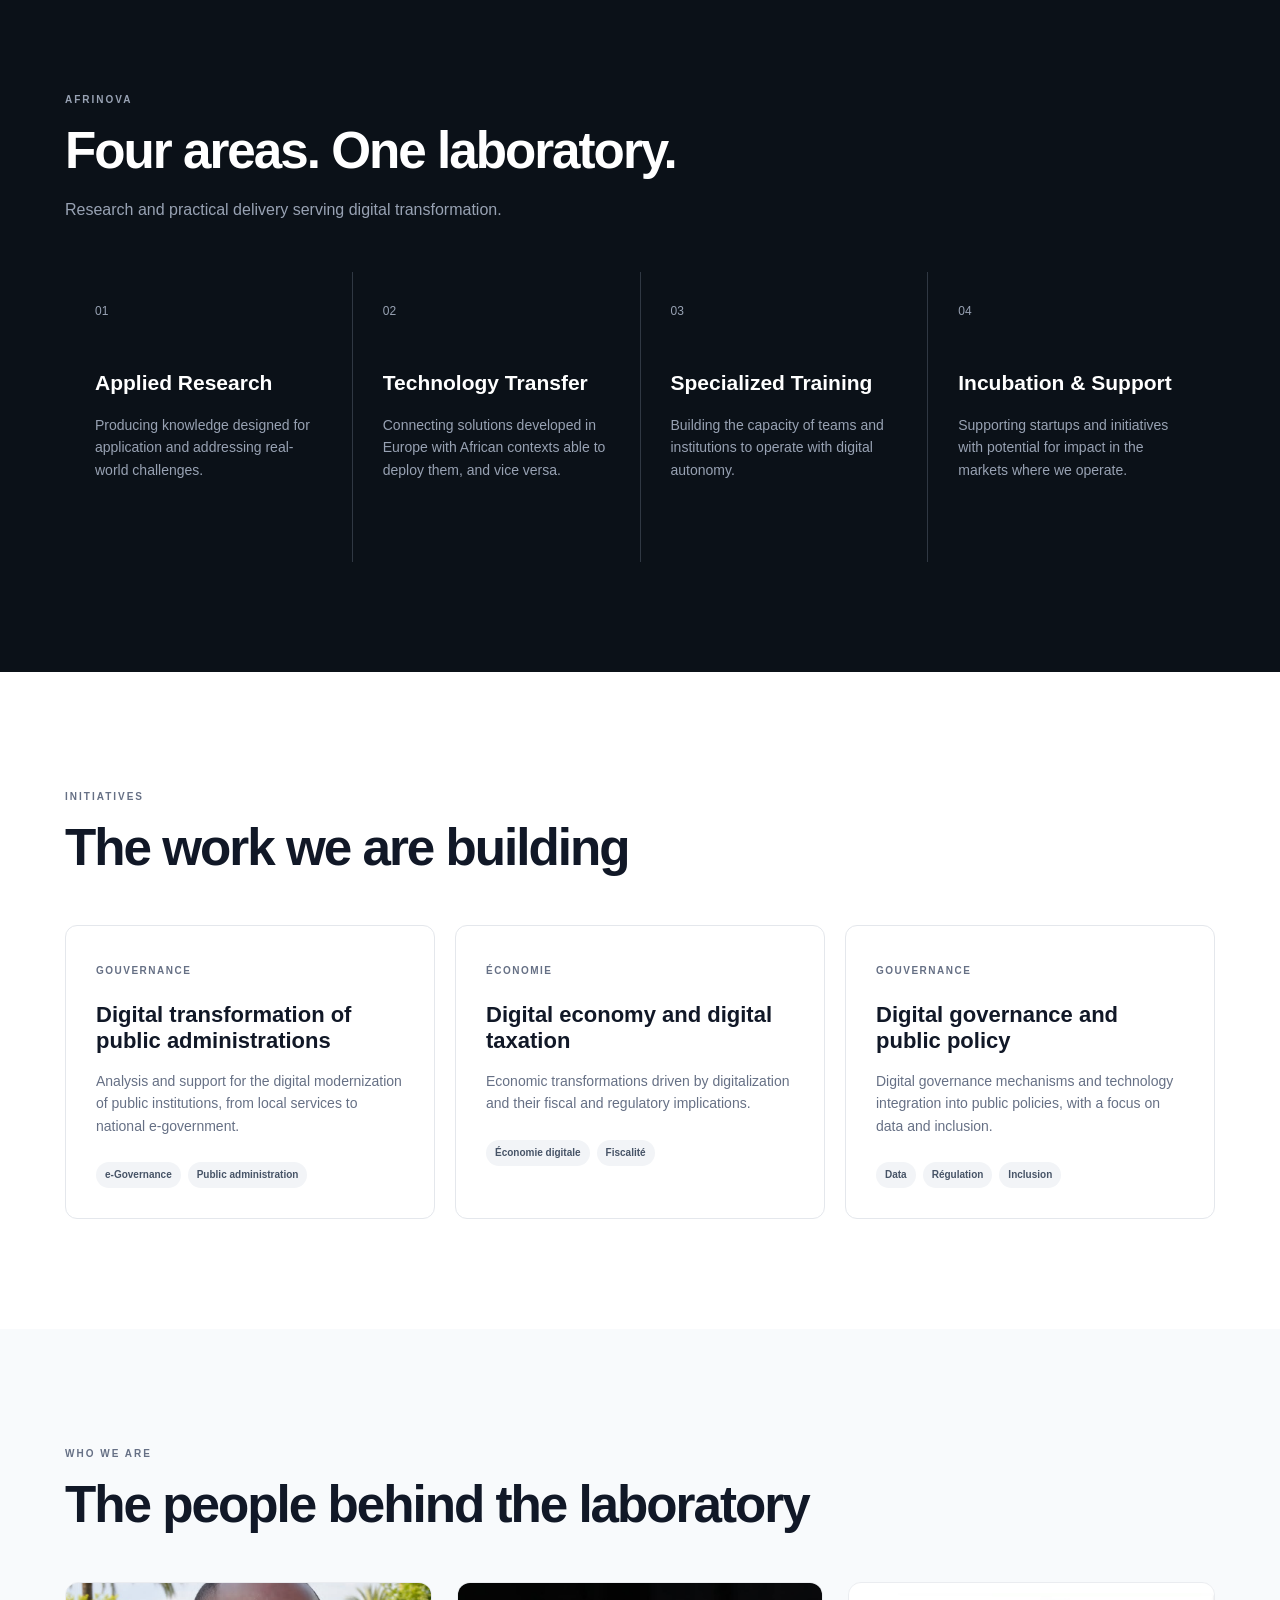
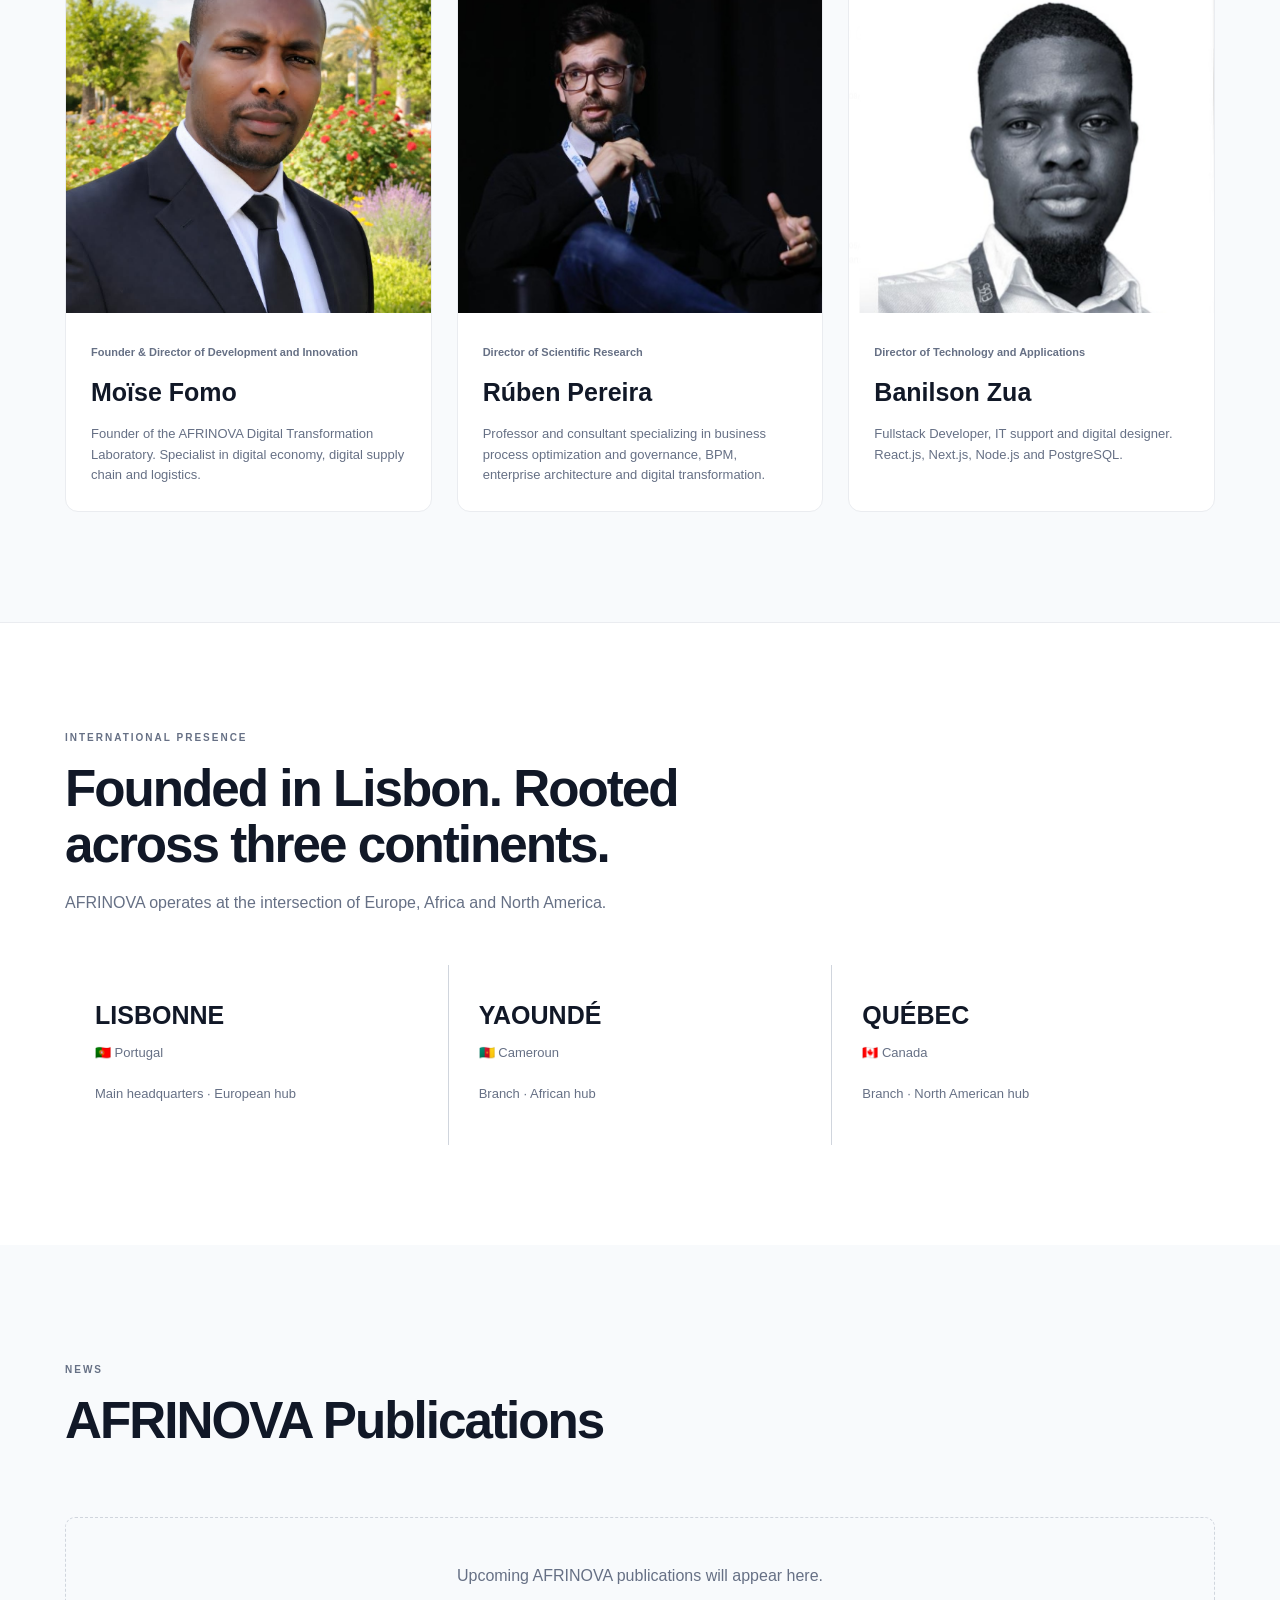
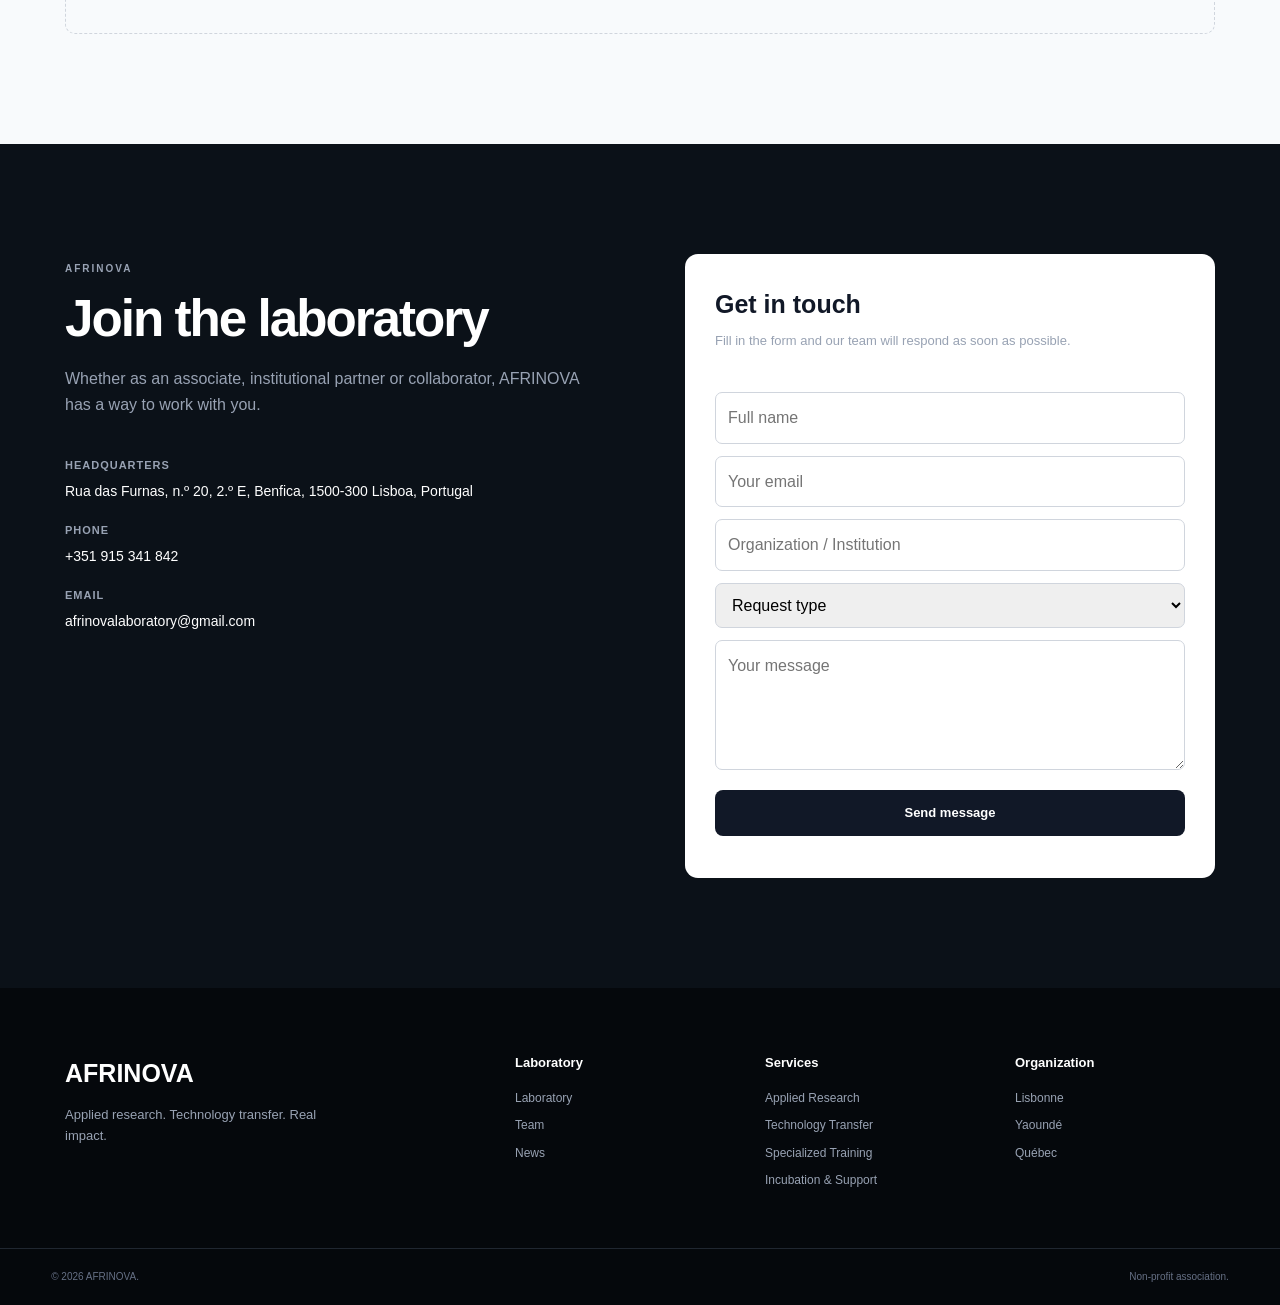
==== commit 3402f12f: "Add files via upload" ====
--- a/index.html
+++ b/index.html
@@ -1,1055 +1,2313 @@
 <!DOCTYPE html>
 <html lang="fr">
 <head>
-  <meta charset="UTF-8">
-  <meta name="viewport" content="width=device-width, initial-scale=1.0">
-
-  <title>AFRINOVA — Laboratoire de Transformation Digitale</title>
-
-  <link rel="stylesheet" href="style.css">
+<meta charset="UTF-8">
+<meta name="viewport" content="width=device-width, initial-scale=1.0">
+
+<title>AFRINOVA — Laboratoire de Transformation Digitale</title>
+
+<meta name="description" content="AFRINOVA — Laboratoire collaboratif international reliant recherche, innovation et développement durable entre l'Afrique, l'Europe et l'Amérique du Nord.">
+
+<link rel="stylesheet" href="style.css">
 </head>
 
 <body>
 
-<header class="header">
-  <div class="nav-container">
-
-    <a href="#accueil" class="logo">
-      <img src="logo2.jpg" alt="AFRINOVA">
-    </a>
-
-    <nav class="nav" id="mainNav">
-      <a href="#accueil" data-fr="Accueil" data-en="Home" data-es="Inicio" data-pt="Início">Accueil</a>
-
-      <a href="#apropos"
-         data-fr="À propos"
-         data-en="About"
-         data-es="Sobre nosotros"
-         data-pt="Sobre nós">À propos</a>
-
-      <a href="#services"
-         data-fr="Services"
-         data-en="Services"
-         data-es="Servicios"
-         data-pt="Serviços">Services</a>
-
-      <a href="#actualites"
-         data-fr="Actualités"
-         data-en="News"
-         data-es="Noticias"
-         data-pt="Notícias">Actualités</a>
-
-      <a href="#contact"
-         data-fr="Contact"
-         data-en="Contact"
-         data-es="Contacto"
-         data-pt="Contacto">Contact</a>
-    </nav>
-
-    <div class="language-switcher">
-      <button onclick="changeLanguage('fr')" class="lang-btn active">FR</button>
-      <button onclick="changeLanguage('en')" class="lang-btn">EN</button>
-      <button onclick="changeLanguage('es')" class="lang-btn">ES</button>
-      <button onclick="changeLanguage('pt')" class="lang-btn">PT</button>
+<!-- =========================
+     HEADER
+========================= -->
+
+<header class="header" id="header">
+
+    <div class="nav-container">
+
+        <a href="#accueil" class="brand">
+            <img src="logo2.jpg" alt="AFRINOVA">
+            <span>
+                AFRINOVA
+                <small data-i18n="brandSub">
+                    LABORATOIRE DE TRANSFORMATION DIGITALE
+                </small>
+            </span>
+        </a>
+
+        <button
+            class="menu-toggle"
+            id="menuToggle"
+            aria-label="Menu"
+            type="button">
+            ☰
+        </button>
+
+        <nav class="nav" id="mainNav">
+
+            <a href="#accueil" data-i18n="navHome">
+                Accueil
+            </a>
+
+            <a href="#laboratoire" data-i18n="navLab">
+                Laboratoire
+            </a>
+
+            <a href="#axes" data-i18n="navAxes">
+                Domaines
+            </a>
+
+            <a href="#initiatives" data-i18n="navInitiatives">
+                Initiatives
+            </a>
+
+            <a href="#equipe" data-i18n="navTeam">
+                Équipe
+            </a>
+
+            <a href="#actualites" data-i18n="navNews">
+                Actualités
+            </a>
+
+            <a href="#contact" data-i18n="navContact">
+                Contact
+            </a>
+
+        </nav>
+
+        <div class="language-box">
+
+            <button
+                id="languageButton"
+                class="language-button"
+                type="button">
+                FR ▾
+            </button>
+
+            <div
+                id="languageMenu"
+                class="language-menu">
+
+                <button data-lang="fr" type="button">
+                    🇫🇷 Français
+                </button>
+
+                <button data-lang="en" type="button">
+                    🇬🇧 English
+                </button>
+
+                <button data-lang="es" type="button">
+                    🇪🇸 Español
+                </button>
+
+                <button data-lang="pt" type="button">
+                    🇵🇹 Português
+                </button>
+
+            </div>
+
+        </div>
+
     </div>
 
-    <button class="menu-toggle" onclick="toggleMenu()">☰</button>
-
-  </div>
 </header>
-
+<style>*{
+    margin:0;
+    padding:0;
+    box-sizing:border-box;
+}
+
+html{
+    scroll-behavior:smooth;
+}
+
+body{
+    font-family:
+        Inter,
+        -apple-system,
+        BlinkMacSystemFont,
+        "Segoe UI",
+        Arial,
+        sans-serif;
+
+    background:#ffffff;
+    color:#111827;
+    line-height:1.6;
+}
+
+a{
+    text-decoration:none;
+    color:inherit;
+}
+
+img{
+    max-width:100%;
+    display:block;
+}
+
+button,
+input,
+textarea,
+select{
+    font:inherit;
+}
+
+
+/* =========================
+   HEADER
+========================= */
+
+.header{
+    position:fixed;
+    top:0;
+    left:0;
+    width:100%;
+    z-index:1000;
+
+    background:rgba(255,255,255,.94);
+
+    backdrop-filter:blur(16px);
+
+    border-bottom:1px solid #e5e7eb;
+}
+
+.nav-container{
+    max-width:1250px;
+    width:92%;
+    margin:auto;
+
+    min-height:76px;
+
+    display:flex;
+    align-items:center;
+    gap:25px;
+}
+
+.brand{
+    display:flex;
+    align-items:center;
+    gap:10px;
+
+    min-width:max-content;
+}
+
+.brand img{
+    width:52px;
+    height:52px;
+    object-fit:contain;
+    border-radius:8px;
+}
+
+.brand span{
+    font-size:18px;
+    font-weight:800;
+    letter-spacing:-.5px;
+}
+
+.brand small{
+    display:block;
+    font-size:7px;
+    letter-spacing:1.2px;
+    font-weight:600;
+    color:#667085;
+}
+
+.nav{
+    margin-left:auto;
+
+    display:flex;
+    align-items:center;
+    gap:22px;
+}
+
+.nav a{
+    font-size:13px;
+    font-weight:600;
+    color:#344054;
+
+    transition:.25s;
+}
+
+.nav a:hover{
+    color:#000;
+}
+
+.language-box{
+    position:relative;
+}
+
+.language-button{
+    border:1px solid #d0d5dd;
+    background:#fff;
+
+    border-radius:8px;
+
+    padding:8px 12px;
+
+    font-size:12px;
+    font-weight:700;
+
+    cursor:pointer;
+}
+
+.language-menu{
+    position:absolute;
+    right:0;
+    top:45px;
+
+    width:150px;
+
+    background:#fff;
+
+    border:1px solid #e4e7ec;
+
+    border-radius:10px;
+
+    box-shadow:0 15px 35px rgba(0,0,0,.12);
+
+    padding:7px;
+
+    display:none;
+}
+
+.language-menu.active{
+    display:block;
+}
+
+.language-menu button{
+    width:100%;
+    border:0;
+    background:transparent;
+
+    text-align:left;
+
+    padding:10px;
+
+    border-radius:7px;
+
+    cursor:pointer;
+}
+
+.language-menu button:hover{
+    background:#f2f4f7;
+}
+
+.menu-toggle{
+    display:none;
+
+    border:0;
+    background:transparent;
+
+    font-size:25px;
+    cursor:pointer;
+}
+
+
+/* =========================
+   HERO
+========================= */
+
+.hero{
+    min-height:750px;
+
+    padding-top:76px;
+
+    position:relative;
+
+    display:flex;
+    align-items:center;
+
+    background-image:
+        linear-gradient(
+            90deg,
+            rgba(4,15,25,.95),
+            rgba(4,15,25,.72),
+            rgba(4,15,25,.25)
+        ),
+        url("Ad.jpg");
+
+    background-size:cover;
+    background-position:center;
+}
+
+.hero-overlay{
+    position:absolute;
+    inset:0;
+
+    background:
+        radial-gradient(
+            circle at 80% 30%,
+            rgba(255,255,255,.08),
+            transparent 35%
+        );
+}
+
+.hero-content{
+    position:relative;
+
+    width:92%;
+    max-width:1250px;
+
+    margin:auto;
+
+    color:#fff;
+}
+
+.eyebrow{
+    display:inline-block;
+
+    font-size:11px;
+    letter-spacing:2px;
+    font-weight:700;
+
+    margin-bottom:22px;
+
+    opacity:.8;
+}
+
+.hero h1{
+    max-width:850px;
+
+    font-size:
+        clamp(42px,6vw,76px);
+
+    line-height:1.02;
+
+    letter-spacing:-3px;
+
+    margin-bottom:25px;
+}
+
+.hero p{
+    max-width:680px;
+
+    font-size:19px;
+
+    color:#e4e7ec;
+
+    margin-bottom:35px;
+}
+
+.hero-buttons{
+    display:flex;
+    gap:12px;
+    flex-wrap:wrap;
+}
+
+
+/* =========================
+   BUTTONS
+========================= */
+
+.btn{
+    display:inline-flex;
+    align-items:center;
+    justify-content:center;
+
+    padding:13px 20px;
+
+    border-radius:8px;
+
+    font-size:13px;
+    font-weight:700;
+
+    transition:.25s;
+}
+
+.btn-primary{
+    background:#fff;
+    color:#101828;
+}
+
+.btn-primary:hover{
+    transform:translateY(-2px);
+}
+
+.btn-outline{
+    border:1px solid rgba(255,255,255,.55);
+    color:#fff;
+}
+
+.btn-outline:hover{
+    background:#fff;
+    color:#111827;
+}
+
+.btn-dark{
+    background:#111827;
+    color:#fff;
+    border:0;
+    cursor:pointer;
+}
+
+
+/* =========================
+   GLOBAL SECTIONS
+========================= */
+
+.section{
+    padding:110px 0;
+}
+
+.section-container{
+    width:92%;
+    max-width:1150px;
+    margin:auto;
+}
+
+.section-label{
+    display:inline-block;
+
+    font-size:10px;
+    letter-spacing:2px;
+    font-weight:800;
+
+    color:#667085;
+
+    margin-bottom:15px;
+}
+
+.section-heading{
+    max-width:750px;
+    margin-bottom:50px;
+}
+
+.section-heading h2,
+.two-columns h2{
+    font-size:
+        clamp(32px,4vw,53px);
+
+    line-height:1.08;
+
+    letter-spacing:-2px;
+
+    margin-bottom:18px;
+}
+
+.section-heading p{
+    color:#667085;
+}
+
+
+/* =========================
+   STATS
+========================= */
+
+.stats-section{
+    padding:75px 0;
+
+    border-bottom:1px solid #eaecf0;
+}
+
+.stats-grid{
+    display:grid;
+
+    grid-template-columns:
+        repeat(4,1fr);
+
+    gap:20px;
+}
+
+.stat-card{
+    padding:25px 20px;
+
+    border-left:2px solid #111827;
+}
+
+.stat-card strong{
+    display:block;
+
+    font-size:34px;
+
+    letter-spacing:-1px;
+
+    margin-bottom:10px;
+}
+
+.stat-card p{
+    font-size:13px;
+    color:#667085;
+}
+
+
+/* =========================
+   TWO COLUMNS
+========================= */
+
+.two-columns{
+    display:grid;
+
+    grid-template-columns:
+        1fr 1fr;
+
+    gap:90px;
+
+    align-items:start;
+}
+
+.two-columns p{
+    color:#667085;
+
+    font-size:16px;
+
+    margin-bottom:20px;
+}
+
+
+/* =========================
+   DARK SECTION
+========================= */
+
+.section-dark{
+    background:#0b1118;
+    color:#fff;
+}
+
+.section-dark .section-label{
+    color:#98a2b3;
+}
+
+.section-dark .section-heading p{
+    color:#98a2b3;
+}
+
+.axes-grid{
+    display:grid;
+
+    grid-template-columns:
+        repeat(4,1fr);
+
+    gap:1px;
+
+    background:#303843;
+}
+
+.axis-card{
+    background:#0b1118;
+
+    padding:30px;
+
+    min-height:290px;
+
+    transition:.3s;
+}
+
+.axis-card:hover{
+    background:#111a24;
+}
+
+.axis-number{
+    display:block;
+
+    color:#98a2b3;
+
+    font-size:12px;
+
+    margin-bottom:45px;
+}
+
+.axis-card h3{
+    font-size:21px;
+
+    margin-bottom:14px;
+}
+
+.axis-card p{
+    color:#98a2b3;
+
+    font-size:14px;
+}
+
+
+/* =========================
+   INITIATIVES
+========================= */
+
+.initiative-grid{
+    display:grid;
+
+    grid-template-columns:
+        repeat(3,1fr);
+
+    gap:20px;
+}
+
+.initiative-card{
+    padding:30px;
+
+    border:1px solid #e4e7ec;
+
+    border-radius:12px;
+
+    transition:.3s;
+}
+
+.initiative-card:hover{
+    transform:translateY(-5px);
+
+    box-shadow:
+        0 15px 35px rgba(0,0,0,.08);
+}
+
+.initiative-card > span{
+    font-size:10px;
+
+    letter-spacing:1.5px;
+
+    font-weight:800;
+
+    color:#667085;
+}
+
+.initiative-card h3{
+    font-size:22px;
+
+    line-height:1.2;
+
+    margin:20px 0 15px;
+}
+
+.initiative-card p{
+    color:#667085;
+
+    font-size:14px;
+}
+
+.tags{
+    display:flex;
+
+    gap:7px;
+
+    flex-wrap:wrap;
+
+    margin-top:25px;
+}
+
+.tags span{
+    padding:5px 9px;
+
+    border-radius:20px;
+
+    background:#f2f4f7;
+
+    color:#475467;
+
+    font-size:10px;
+
+    font-weight:700;
+}
+
+
+/* =========================
+   TEAM
+========================= */
+
+.team-section{
+    background:#f8fafc;
+}
+
+.team-grid{
+    display:grid;
+
+    grid-template-columns:
+        repeat(3,1fr);
+
+    gap:25px;
+}
+
+.team-card{
+    background:#fff;
+
+    border-radius:13px;
+
+    overflow:hidden;
+
+    border:1px solid #eaecf0;
+}
+ .team-card img {
+    width: 100%;
+    height: 520px;
+    object-fit: cover;
+    object-position: center 20%;
+    display: block;
+    border-radius: 0;
+}
+
+@media (max-width: 600px) {
+    .team-card img {
+        height: 500px;
+        object-fit: cover;
+        object-position: center 5%;
+    }
+}
+
+.team-photo{
+    height:330px;
+
+    background:#e4e7ec;
+
+    overflow:hidden;
+}
+
+.team-photo img{
+    width:100%;
+    height:100%;
+
+    object-fit:cover;
+}
+
+.team-info{
+    padding:25px;
+}
+
+.team-info > span{
+    color:#667085;
+
+    font-size:11px;
+
+    font-weight:700;
+}
+
+.team-info h3{
+    font-size:25px;
+
+    margin:8px 0 12px;
+}
+
+.team-info p{
+    color:#667085;
+
+    font-size:13px;
+}
+
+
+/* =========================
+   LOCATIONS
+========================= */
+
+.locations-section{
+    padding:100px 0;
+
+    background:#fff;
+
+    border-top:1px solid #eaecf0;
+}
+
+.locations-grid{
+    display:grid;
+
+    grid-template-columns:
+        repeat(3,1fr);
+
+    gap:1px;
+
+    background:#d0d5dd;
+
+    margin-top:45px;
+}
+
+.location-card{
+    background:#fff;
+
+    padding:30px;
+
+    min-height:180px;
+}
+
+.location-card strong{
+    display:block;
+
+    font-size:25px;
+
+    margin-bottom:8px;
+}
+
+.location-card span{
+    display:block;
+
+    font-size:13px;
+
+    color:#667085;
+
+    margin-bottom:20px;
+}
+
+.location-card p{
+    font-size:13px;
+
+    color:#667085;
+}
+
+
+/* =========================
+   NEWS
+========================= */
+
+.news-section{
+    background:#f8fafc;
+}
+
+.news-heading{
+    display:flex;
+
+    justify-content:space-between;
+
+    align-items:end;
+}
+
+.publications-grid{
+    display:grid;
+
+    grid-template-columns:
+        repeat(3,1fr);
+
+    gap:20px;
+}
+
+.publication-card{
+    background:#fff;
+
+    border:1px solid #eaecf0;
+
+    border-radius:12px;
+
+    overflow:hidden;
+}
+
+.publication-image{
+    width:100%;
+    height:220px;
+
+    object-fit:cover;
+}
+
+.publication-body{
+    padding:22px;
+}
+
+.publication-author{
+    display:flex;
+
+    align-items:center;
+
+    gap:10px;
+
+    margin-bottom:15px;
+}
+
+.publication-author img{
+    width:42px;
+    height:42px;
+
+    object-fit:cover;
+
+    border-radius:50%;
+}
+
+.publication-author strong{
+    display:block;
+
+    font-size:12px;
+}
+
+.publication-author span{
+    display:block;
+
+    font-size:10px;
+
+    color:#667085;
+}
+
+.publication-category{
+    font-size:10px;
+
+    font-weight:800;
+
+    letter-spacing:1px;
+
+    color:#667085;
+}
+
+.publication-card h3{
+    font-size:21px;
+
+    line-height:1.2;
+
+    margin:9px 0 12px;
+}
+
+.publication-card p{
+    color:#667085;
+
+    font-size:13px;
+}
+
+.publication-date{
+    display:block;
+
+    margin-top:15px;
+
+    font-size:10px;
+
+    color:#98a2b3;
+}
+
+.empty-news{
+    text-align:center;
+
+    padding:45px;
+
+    border:1px dashed #d0d5dd;
+
+    color:#667085;
+
+    border-radius:10px;
+}
+
+
+/* =========================
+   CONTACT
+========================= */
+
+.contact-section{
+    padding:110px 0;
+
+    background:#0b1118;
+
+    color:#fff;
+}
+
+.contact-grid{
+    display:grid;
+
+    grid-template-columns:
+        1fr 1fr;
+
+    gap:90px;
+}
+
+.contact-section .section-label{
+    color:#98a2b3;
+}
+
+.contact-section h2{
+    font-size:
+        clamp(35px,4vw,55px);
+
+    line-height:1.05;
+
+    letter-spacing:-2px;
+
+    margin-bottom:20px;
+}
+
+.contact-section > .section-container > div > p{
+    color:#98a2b3;
+
+    max-width:530px;
+
+    margin-bottom:40px;
+}
+
+.contact-details{
+    display:grid;
+
+    gap:20px;
+}
+
+.contact-details strong{
+    display:block;
+
+    font-size:11px;
+
+    color:#98a2b3;
+
+    text-transform:uppercase;
+
+    letter-spacing:1px;
+}
+
+.contact-details span{
+    display:block;
+
+    margin-top:5px;
+
+    font-size:14px;
+}
+
+.contact-form-card{
+    background:#fff;
+
+    color:#111827;
+
+    padding:30px;
+
+    border-radius:13px;
+}
+
+.contact-form-card h3{
+    font-size:25px;
+
+    margin-bottom:7px;
+}
+
+.contact-form-card > p{
+    color:#667085;
+
+    font-size:13px;
+
+    margin-bottom:20px;
+}
+
+.contact-form-card input,
+.contact-form-card textarea,
+.contact-form-card select{
+    width:100%;
+
+    border:1px solid #d0d5dd;
+
+    border-radius:7px;
+
+    padding:12px;
+
+    margin-bottom:12px;
+
+    outline:none;
+}
+
+.contact-form-card textarea{
+    min-height:130px;
+
+    resize:vertical;
+}
+
+.contact-form-card button{
+    width:100%;
+}
+
+.form-status{
+    margin-top:12px;
+
+    font-size:12px;
+}
+
+
+/* =========================
+   FOOTER
+========================= */
+
+.footer{
+    background:#05080c;
+
+    color:#fff;
+
+    padding:65px 0 0;
+}
+
+.footer-grid{
+    display:grid;
+
+    grid-template-columns:
+        2fr 1fr 1fr 1fr;
+
+    gap:50px;
+
+    padding-bottom:50px;
+}
+
+.footer-brand{
+    font-size:25px;
+
+    font-weight:900;
+
+    margin-bottom:12px;
+}
+
+.footer-grid p{
+    color:#98a2b3;
+
+    max-width:270px;
+
+    font-size:13px;
+}
+
+.footer-grid h4{
+    margin-bottom:15px;
+
+    font-size:13px;
+}
+
+.footer-grid a{
+    display:block;
+
+    color:#98a2b3;
+
+    font-size:12px;
+
+    margin:8px 0;
+
+    transition:.2s;
+}
+
+.footer-grid a:hover{
+    color:#fff;
+}
+
+.footer-bottom{
+    border-top:1px solid #202731;
+
+    padding:20px 4%;
+
+    display:flex;
+
+    justify-content:space-between;
+
+    gap:15px;
+
+    color:#667085;
+
+    font-size:10px;
+}
+
+
+/* =========================
+   ADMIN BUTTON
+========================= */
+
+.admin-access{
+    position:fixed;
+
+    right:18px;
+    bottom:18px;
+
+    width:43px;
+    height:43px;
+
+    display:flex;
+
+    align-items:center;
+    justify-content:center;
+
+    background:#111827;
+
+    color:#fff;
+
+    border-radius:50%;
+
+    box-shadow:
+        0 8px 25px rgba(0,0,0,.25);
+
+    z-index:900;
+
+    font-size:18px;
+
+    opacity:.8;
+
+    transition:.2s;
+}
+
+.admin-access:hover{
+    opacity:1;
+
+    transform:translateY(-2px);
+}
+
+
+/* =========================
+   RESPONSIVE
+========================= */
+
+@media(max-width:1050px){
+
+    .nav{
+        gap:13px;
+    }
+
+    .nav a{
+        font-size:11px;
+    }
+
+    .axes-grid{
+        grid-template-columns:
+            repeat(2,1fr);
+    }
+
+    .stats-grid{
+        grid-template-columns:
+            repeat(2,1fr);
+    }
+
+}
+
+
+@media(max-width:800px){
+
+    .nav-container{
+        position:relative;
+    }
+
+    .menu-toggle{
+        display:block;
+
+        margin-left:auto;
+    }
+
+    .nav{
+        position:absolute;
+
+        top:76px;
+        left:0;
+
+        width:100%;
+
+        background:#fff;
+
+        border-top:1px solid #eaecf0;
+
+        padding:15px;
+
+        display:none;
+
+        flex-direction:column;
+
+        align-items:stretch;
+
+        gap:0;
+
+        box-shadow:
+            0 15px 30px rgba(0,0,0,.08);
+    }
+
+    .nav.active{
+        display:flex;
+    }
+
+    .nav a{
+        padding:13px 8px;
+
+        border-bottom:1px solid #f2f4f7;
+    }
+
+    .language-box{
+        margin-left:0;
+    }
+
+    .two-columns,
+    .contact-grid{
+        grid-template-columns:1fr;
+
+        gap:45px;
+    }
+
+    .initiative-grid,
+    .team-grid,
+    .publications-grid{
+        grid-template-columns:1fr;
+    }
+
+    .locations-grid{
+        grid-template-columns:1fr;
+    }
+
+    .footer-grid{
+        grid-template-columns:
+            1fr 1fr;
+    }
+
+}
+
+
+@media(max-width:550px){
+
+    .brand span{
+        font-size:15px;
+    }
+
+    .brand small{
+        font-size:6px;
+    }
+
+    .hero{
+        min-height:680px;
+    }
+
+    .hero h1{
+        letter-spacing:-2px;
+
+        font-size:43px;
+    }
+
+    .hero p{
+        font-size:16px;
+    }
+
+    .stats-grid{
+        grid-template-columns:1fr;
+    }
+
+    .axes-grid{
+        grid-template-columns:1fr;
+    }
+
+    .footer-grid{
+        grid-template-columns:1fr;
+    }
+
+    .footer-bottom{
+        flex-direction:column;
+    }
+
+}</style>
+
+<!-- =========================
+     HERO
+========================= -->
 
 <main>
 
-<section class="hero" id="accueil">
-
-  <div class="hero-overlay"></div>
-
-  <div class="hero-content">
-
-    <span class="eyebrow">
-      AFRINOVA
-    </span>
-
-    <h1>
-      Laboratoire de Transformation Digitale
-    </h1>
-
-    <p>
-      Nous accompagnons les gouvernements, organisations,
-      entreprises et acteurs du développement dans leur
-      transformation digitale.
-    </p>
-
-    <div class="hero-buttons">
-
-      <a href="#services" class="btn btn-primary">
-        Découvrir nos services
-      </a>
-
-      <a href="#contact" class="btn btn-outline">
-        Nous contacter
-      </a>
+<section
+    class="hero"
+    id="accueil">
+
+    <div class="hero-overlay"></div>
+
+    <div class="hero-content">
+
+        <span
+            class="eyebrow"
+            data-i18n="heroEyebrow">
+            AFRIQUE · EUROPE · AMÉRIQUE DU NORD
+        </span>
+
+        <h1 data-i18n="heroTitle">
+            La science au service de la transformation digitale
+        </h1>
+
+        <p data-i18n="heroText">
+            Laboratoire collaboratif international qui relie
+            recherche, innovation et développement durable
+            entre trois continents.
+        </p>
+
+        <div class="hero-buttons">
+
+            <a
+                href="#axes"
+                class="btn btn-primary"
+                data-i18n="heroButton1">
+                Découvrir notre travail
+            </a>
+
+            <a
+                href="#contact"
+                class="btn btn-outline"
+                data-i18n="heroButton2">
+                Parler à l'équipe
+            </a>
+
+        </div>
 
     </div>
 
-  </div>
-
 </section>
 
 
-<section class="intro section" id="apropos">
-
-  <div class="container">
-
-    <div class="section-label">
-      AFRINOVA
+<!-- =========================
+     CONTEXTE
+========================= -->
+
+<section class="stats-section">
+
+    <div class="section-container">
+
+        <div class="section-intro">
+
+            <span
+                class="section-label"
+                data-i18n="contextLabel">
+                LE CONTEXTE
+            </span>
+
+            <h2 data-i18n="contextTitle">
+                Le contexte qui nous a conduits ici
+            </h2>
+
+        </div>
+
+        <div class="stats-grid">
+
+            <div class="stat-card">
+
+                <strong>$100B+</strong>
+
+                <p data-i18n="stat1">
+                    Marché mondial du conseil en transformation
+                    digitale en 2026
+                </p>
+
+            </div>
+
+            <div class="stat-card">
+
+                <strong>25,86%</strong>
+
+                <p data-i18n="stat2">
+                    Taux de croissance annuel du marché
+                    en Afrique et au Moyen-Orient
+                </p>
+
+            </div>
+
+            <div class="stat-card">
+
+                <strong>48%</strong>
+
+                <p data-i18n="stat3">
+                    D'Africains ayant accès à Internet,
+                    révélant un important potentiel
+                </p>
+
+            </div>
+
+            <div class="stat-card">
+
+                <strong>3</strong>
+
+                <p data-i18n="stat4">
+                    Continents connectés par notre réseau
+                    de recherche
+                </p>
+
+            </div>
+
+        </div>
+
     </div>
 
-    <h2>
-      Transformer les idées en impact.
-    </h2>
-
-    <p class="section-text">
-      AFRINOVA est un laboratoire dédié à la transformation
-      digitale et à l'innovation. Nous développons des
-      solutions adaptées aux défis des institutions,
-      organisations et entreprises.
-    </p>
-
-  </div>
-
 </section>
 
 
-<section class="services section" id="services">
-
-  <div class="container">
-
-    <div class="section-heading">
-
-      <span class="section-label">
-        NOS EXPERTISES
-      </span>
-
-      <h2>
-        Des solutions pensées pour l'avenir
-      </h2>
+<!-- =========================
+     LABORATOIRE
+========================= -->
+
+<section
+    class="section"
+    id="laboratoire">
+
+    <div class="section-container two-columns">
+
+        <div>
+
+            <span
+                class="section-label"
+                data-i18n="labLabel">
+                NOTRE LABORATOIRE
+            </span>
+
+            <h2 data-i18n="labTitle">
+                Recherche appliquée.
+                Technologie transférée.
+                Impact réel.
+            </h2>
+
+        </div>
+
+        <div>
+
+            <p data-i18n="labText1">
+                AFRINOVA est un laboratoire collaboratif
+                international où la recherche appliquée
+                et la mise en œuvre pratique coexistent.
+            </p>
+
+            <p data-i18n="labText2">
+                Nous ne sommes ni une consultance traditionnelle
+                ni une organisation académique isolée. Nous créons
+                un espace où les connaissances produites répondent
+                aux besoins réels des organisations.
+            </p>
+
+        </div>
 
     </div>
 
-    <div class="service-grid">
-
-      <article class="service-card">
-        <div class="service-number">01</div>
-        <h3>Transformation digitale</h3>
-        <p>
-          Accompagnement des organisations dans la conception
-          et la mise en œuvre de stratégies digitales.
-        </p>
-      </article>
-
-      <article class="service-card">
-        <div class="service-number">02</div>
-        <h3>Innovation</h3>
-        <p>
-          Création de nouvelles approches et solutions
-          permettant de répondre aux enjeux émergents.
-        </p>
-      </article>
-
-      <article class="service-card">
-        <div class="service-number">03</div>
-        <h3>Technologies</h3>
-        <p>
-          Développement et intégration de solutions numériques
-          modernes adaptées aux besoins des utilisateurs.
-        </p>
-      </article>
-
-      <article class="service-card">
-        <div class="service-number">04</div>
-        <h3>Conseil</h3>
-        <p>
-          Conseil stratégique et accompagnement des décideurs
-          dans leurs projets de transformation.
-        </p>
-      </article>
+</section>
+
+
+<!-- =========================
+     AXES
+========================= -->
+
+<section
+    class="section section-dark"
+    id="axes">
+
+    <div class="section-container">
+
+        <div class="section-heading">
+
+            <span
+                class="section-label">
+                AFRINOVA
+            </span>
+
+            <h2 data-i18n="axesTitle">
+                Quatre axes. Un laboratoire.
+            </h2>
+
+            <p data-i18n="axesIntro">
+                La recherche et la livraison pratique
+                au service de la transformation digitale.
+            </p>
+
+        </div>
+
+
+        <div class="axes-grid">
+
+            <article class="axis-card">
+
+                <span class="axis-number">
+                    01
+                </span>
+
+                <h3 data-i18n="axis1Title">
+                    Recherche appliquée
+                </h3>
+
+                <p data-i18n="axis1Text">
+                    Produire des connaissances orientées
+                    vers l'application et répondre à des
+                    problématiques réelles.
+                </p>
+
+            </article>
+
+
+            <article class="axis-card">
+
+                <span class="axis-number">
+                    02
+                </span>
+
+                <h3 data-i18n="axis2Title">
+                    Transfert de technologie
+                </h3>
+
+                <p data-i18n="axis2Text">
+                    Relier les solutions développées en Europe
+                    aux contextes africains capables de les
+                    déployer, et inversement.
+                </p>
+
+            </article>
+
+
+            <article class="axis-card">
+
+                <span class="axis-number">
+                    03
+                </span>
+
+                <h3 data-i18n="axis3Title">
+                    Formation spécialisée
+                </h3>
+
+                <p data-i18n="axis3Text">
+                    Renforcer les capacités des équipes et
+                    institutions pour leur permettre d'opérer
+                    avec autonomie numérique.
+                </p>
+
+            </article>
+
+
+            <article class="axis-card">
+
+                <span class="axis-number">
+                    04
+                </span>
+
+                <h3 data-i18n="axis4Title">
+                    Incubation et accompagnement
+                </h3>
+
+                <p data-i18n="axis4Text">
+                    Soutenir les startups et initiatives
+                    présentant un potentiel d'impact sur
+                    les marchés où nous opérons.
+                </p>
+
+            </article>
+
+        </div>
 
     </div>
 
-  </div>
-
 </section>
-<style>* {
-  margin: 0;
-  padding: 0;
-  box-sizing: border-box;
-}
-
-html {
-  scroll-behavior: smooth;
-}
-
-body {
-  font-family: Arial, Helvetica, sans-serif;
-  background: #ffffff;
-  color: #101828;
-  line-height: 1.6;
-}
-
-img {
-  max-width: 100%;
-  display: block;
-}
-
-a {
-  text-decoration: none;
-  color: inherit;
-}
-
-.container {
-  width: min(1180px, 92%);
-  margin: auto;
-}
-
-
-/* HEADER */
-
-.header {
-  position: fixed;
-  top: 0;
-  left: 0;
-  right: 0;
-  z-index: 1000;
-  background: rgba(255,255,255,.94);
-  backdrop-filter: blur(15px);
-  border-bottom: 1px solid rgba(0,0,0,.06);
-}
-
-.nav-container {
-  width: min(1250px, 94%);
-  margin: auto;
-  min-height: 78px;
-  display: flex;
-  align-items: center;
-  gap: 30px;
-}
-
-.logo img {
-  width: 125px;
-  height: 55px;
-  object-fit: contain;
-}
-
-.nav {
-  display: flex;
-  align-items: center;
-  gap: 27px;
-  margin-left: auto;
-}
-
-.nav a {
-  font-size: 14px;
-  font-weight: 600;
-  transition: .3s;
-}
-
-.nav a:hover {
-  opacity: .55;
-}
-
-.language-switcher {
-  display: flex;
-  gap: 4px;
-  margin-left: 10px;
-}
-
-.lang-btn {
-  border: 0;
-  background: transparent;
-  padding: 7px 8px;
-  border-radius: 6px;
-  cursor: pointer;
-  font-size: 11px;
-  font-weight: bold;
-}
-
-.lang-btn.active,
-.lang-btn:hover {
-  background: #101828;
-  color: white;
-}
-
-.menu-toggle {
-  display: none;
-  border: 0;
-  background: transparent;
-  font-size: 27px;
-  cursor: pointer;
-}
-
-
-/* HERO */
-
-.hero {
-  min-height: 100vh;
-  position: relative;
-  display: flex;
-  align-items: center;
-  background:
-    linear-gradient(90deg, rgba(5,18,35,.92), rgba(5,18,35,.55)),
-    url("Ad.jpg") center/cover no-repeat;
-  color: white;
-}
-
-.hero-content {
-  width: min(900px, 92%);
-  margin: 80px auto 0;
-  position: relative;
-  z-index: 2;
-}
-
-.eyebrow {
-  font-size: 13px;
-  font-weight: bold;
-  letter-spacing: 4px;
-  text-transform: uppercase;
-  opacity: .8;
-}
-
-.hero h1 {
-  max-width: 900px;
-  font-size: clamp(42px, 7vw, 82px);
-  line-height: 1.02;
-  margin: 22px 0;
-  letter-spacing: -3px;
-}
-
-.hero p {
-  max-width: 650px;
-  font-size: 19px;
-  opacity: .9;
-  margin-bottom: 35px;
-}
-
-.hero-buttons {
-  display: flex;
-  gap: 14px;
-  flex-wrap: wrap;
-}
-
-
-/* BUTTONS */
-
-.btn {
-  display: inline-flex;
-  justify-content: center;
-  align-items: center;
-  padding: 14px 23px;
-  border-radius: 7px;
-  font-weight: bold;
-  font-size: 14px;
-  border: 1px solid transparent;
-  cursor: pointer;
-  transition: .3s;
-}
-
-.btn-primary {
-  background: #101828;
-  color: white;
-}
-
-.btn-primary:hover {
-  transform: translateY(-2px);
-  opacity: .88;
-}
-
-.hero .btn-primary {
-  background: white;
-  color: #101828;
-}
-
-.btn-outline {
-  border-color: rgba(255,255,255,.5);
-  color: white;
-}
-
-.btn-outline:hover {
-  background: white;
-  color: #101828;
-}
-
-
-/* SECTIONS */
-
-.section {
-  padding: 110px 0;
-}
-
-.section-label {
-  display: block;
-  font-size: 11px;
-  font-weight: bold;
-  letter-spacing: 3px;
-  text-transform: uppercase;
-  margin-bottom: 17px;
-  opacity: .65;
-}
-
-.intro {
-  text-align: center;
-}
-
-.intro .container {
-  max-width: 850px;
-}
-
-.intro h2,
-.section-heading h2,
-.platform-content h2,
-.contact h2 {
-  font-size: clamp(35px, 5vw, 58px);
-  line-height: 1.08;
-  letter-spacing: -2px;
-  margin-bottom: 22px;
-}
-
-.section-text {
-  color: #667085;
-  font-size: 18px;
-}
-
-
-/* SERVICES */
-
-.services {
-  background: #f7f8fa;
-}
-
-.section-heading {
-  margin-bottom: 55px;
-  max-width: 800px;
-}
-
-.section-heading p {
-  color: #667085;
-}
-
-.service-grid {
-  display: grid;
-  grid-template-columns: repeat(4, 1fr);
-  gap: 18px;
-}
-
-.service-card {
-  background: white;
-  padding: 32px 27px;
-  min-height: 270px;
-  border: 1px solid #eaecf0;
-  border-radius: 10px;
-  transition: .3s;
-}
-
-.service-card:hover {
-  transform: translateY(-7px);
-  box-shadow: 0 20px 50px rgba(16,24,40,.08);
-}
-
-.service-number {
-  font-size: 12px;
-  font-weight: bold;
-  margin-bottom: 70px;
-  opacity: .45;
-}
-
-.service-card h3 {
-  font-size: 21px;
-  margin-bottom: 12px;
-}
-
-.service-card p {
-  color: #667085;
-  font-size: 14px;
-}
-
-
-/* PLATFORM */
-
-.platform-grid {
-  display: grid;
-  grid-template-columns: 1.1fr .9fr;
-  gap: 70px;
-  align-items: center;
-}
-
-.platform-image {
-  border-radius: 12px;
-  overflow: hidden;
-}
-
-.platform-image img {
-  width: 100%;
-  min-height: 450px;
-  object-fit: cover;
-}
-
-.platform-content p {
-  color: #667085;
-  margin-bottom: 30px;
-}
-
-
-/* NEWS */
-
-.news {
-  background: #f7f8fa;
-}
-
-.news-grid {
-  display: grid;
-  grid-template-columns: repeat(3, 1fr);
-  gap: 25px;
-}
-
-.news-card {
-  background: white;
-  border-radius: 10px;
-  overflow: hidden;
-  border: 1px solid #eaecf0;
-  transition: .3s;
-}
-
-.news-card:hover {
-  transform: translateY(-5px);
-  box-shadow: 0 18px 45px rgba(16,24,40,.08);
-}
-
-.news-image {
-  width: 100%;
-  height: 220px;
-  object-fit: cover;
-}
-
-.news-body {
-  padding: 25px;
-}
-
-.article-category {
-  display: inline-block;
-  font-size: 10px;
-  font-weight: bold;
-  letter-spacing: 1.5px;
-  text-transform: uppercase;
-  margin-bottom: 12px;
-  opacity: .55;
-}
-
-.news-body h3 {
-  font-size: 22px;
-  line-height: 1.2;
-  margin-bottom: 12px;
-}
-
-.news-body p {
-  font-size: 14px;
-  color: #667085;
-  margin-bottom: 18px;
-}
-
-.article-date {
-  font-size: 12px;
-  color: #98a2b3;
-}
-
-.read-more {
-  display: inline-block;
-  margin-top: 15px;
-  font-size: 13px;
-  font-weight: bold;
-  border-bottom: 1px solid #101828;
-  padding-bottom: 2px;
-}
-
-.empty-news {
-  grid-column: 1 / -1;
-  text-align: center;
-  padding: 60px;
-  background: white;
-  border-radius: 10px;
-  color: #667085;
-}
-
-.loading-circle {
-  width: 25px;
-  height: 25px;
-  border: 3px solid #ddd;
-  border-top-color: #101828;
-  border-radius: 50%;
-  margin: auto auto 15px;
-  animation: spin .8s linear infinite;
-}
-
-@keyframes spin {
-  to {
-    transform: rotate(360deg);
-  }
-}
-
-
-/* CONTACT */
-
-.contact-grid {
-  display: grid;
-  grid-template-columns: 1fr 1fr;
-  gap: 80px;
-}
-
-.contact p {
-  color: #667085;
-  max-width: 500px;
-}
-
-.contact-form {
-  display: flex;
-  flex-direction: column;
-  gap: 14px;
-}
-
-.contact-form input,
-.contact-form textarea {
-  width: 100%;
-  border: 1px solid #d0d5dd;
-  border-radius: 7px;
-  padding: 15px;
-  font-family: inherit;
-  font-size: 14px;
-  outline: none;
-}
-
-.contact-form input:focus,
-.contact-form textarea:focus {
-  border-color: #101828;
-}
-
-
-/* FOOTER */
-
-.footer {
-  background: #0b1220;
-  color: white;
-  padding-top: 70px;
-}
-
-.footer-grid {
-  display: grid;
-  grid-template-columns: 2fr 1fr 1fr;
-  gap: 50px;
-  padding-bottom: 60px;
-}
-
-.footer-logo {
-  width: 125px;
-  height: 55px;
-  object-fit: contain;
-  background: white;
-  border-radius: 5px;
-  margin-bottom: 18px;
-}
-
-.footer p {
-  color: #98a2b3;
-  font-size: 14px;
-}
-
-.footer h4 {
-  margin-bottom: 15px;
-}
-
-.footer a {
-  display: block;
-  color: #98a2b3;
-  font-size: 14px;
-  margin: 8px 0;
-}
-
-.footer a:hover {
-  color: white;
-}
-
-.copyright {
-  border-top: 1px solid rgba(255,255,255,.08);
-  padding: 20px;
-  text-align: center;
-  color: #98a2b3;
-  font-size: 12px;
-}
-
-
-/* MODAL */
-
-.modal {
-  position: fixed;
-  inset: 0;
-  background: rgba(0,0,0,.75);
-  z-index: 3000;
-  display: none;
-  align-items: center;
-  justify-content: center;
-  padding: 20px;
-}
-
-.modal.show {
-  display: flex;
-}
-
-.modal-content {
-  width: min(800px, 100%);
-  max-height: 90vh;
-  overflow-y: auto;
-  background: white;
-  border-radius: 12px;
-  position: relative;
-}
-
-.modal-content > img {
-  width: 100%;
-  max-height: 400px;
-  object-fit: cover;
-}
-
-.modal-body {
-  padding: 35px;
-}
-
-.modal-body h2 {
-  font-size: 35px;
-  line-height: 1.1;
-  margin: 8px 0;
-}
-
-.article-full-text {
-  margin-top: 25px;
-  color: #475467;
-  white-space: pre-line;
-}
-
-.modal-close {
-  position: absolute;
-  top: 15px;
-  right: 15px;
-  z-index: 5;
-  width: 40px;
-  height: 40px;
-  border: 0;
-  border-radius: 50%;
-  background: white;
-  font-size: 27px;
-  cursor: pointer;
-}
-
-
-/* MOBILE */
-
-@media (max-width: 900px) {
-
-  .nav {
-    position: absolute;
-    top: 78px;
-    left: 0;
-    right: 0;
-    background: white;
-    padding: 20px;
-    display: none;
-    flex-direction: column;
-    align-items: stretch;
-    gap: 0;
-    box-shadow: 0 15px 30px rgba(0,0,0,.08);
-  }
-
-  .nav.open {
-    display: flex;
-  }
-
-  .nav a {
-    padding: 14px 5px;
-    border-bottom: 1px solid #eee;
-  }
-
-  .menu-toggle {
-    display: block;
-    margin-left: auto;
-  }
-
-  .language-switcher {
-    margin-left: auto;
-  }
-
-  .service-grid,
-  .news-grid {
-    grid-template-columns: repeat(2, 1fr);
-  }
-
-  .platform-grid,
-  .contact-grid {
-    grid-template-columns: 1fr;
-  }
-
-  .footer-grid {
-    grid-template-columns: 1fr 1fr;
-  }
-}
-
-
-@media (max-width: 600px) {
-
-  .nav-container {
-    min-height: 68px;
-  }
-
-  .logo img {
-    width: 105px;
-  }
-
-  .language-switcher {
-    gap: 0;
-  }
-
-  .lang-btn {
-    padding: 5px;
-    font-size: 10px;
-  }
-
-  .hero h1 {
-    letter-spacing: -1.5px;
-  }
-
-  .hero p {
-    font-size: 16px;
-  }
-
-  .section {
-    padding: 75px 0;
-  }
-
-  .service-grid,
-  .news-grid,
-  .footer-grid {
-    grid-template-columns: 1fr;
-  }
-
-  .service-number {
-    margin-bottom: 35px;
-  }
-
-  .platform-image img {
-    min-height: 280px;
-  }
-
-  .modal-body {
-    padding: 25px;
-  }
-
-  .modal-body h2 {
-    font-size: 27px;
-  }
-}</style>
-
-<section class="platform section">
-
-  <div class="container platform-grid">
-
-    <div class="platform-image">
-      <img src="plateforme.jpg" alt="Plateforme AFRINOVA">
+
+
+<!-- =========================
+     INITIATIVES
+========================= -->
+
+<section
+    class="section"
+    id="initiatives">
+
+    <div class="section-container">
+
+        <div class="section-heading">
+
+            <span
+                class="section-label"
+                data-i18n="initiativeLabel">
+                INITIATIVES
+            </span>
+
+            <h2 data-i18n="initiativeTitle">
+                Le travail que nous construisons
+            </h2>
+
+        </div>
+
+
+        <div class="initiative-grid">
+
+            <article class="initiative-card">
+
+                <span>GOUVERNANCE</span>
+
+                <h3 data-i18n="initiative1Title">
+                    Transformation digitale
+                    des administrations publiques
+                </h3>
+
+                <p data-i18n="initiative1Text">
+                    Analyse et accompagnement de la
+                    modernisation digitale des institutions
+                    publiques, des services locaux à la
+                    gouvernance électronique nationale.
+                </p>
+
+                <div class="tags">
+                    <span>e-Governance</span>
+                    <span data-i18n="tagPublic">
+                        Administration publique
+                    </span>
+                </div>
+
+            </article>
+
+
+            <article class="initiative-card">
+
+                <span>ÉCONOMIE</span>
+
+                <h3 data-i18n="initiative2Title">
+                    Économie digitale et fiscalité digitale
+                </h3>
+
+                <p data-i18n="initiative2Text">
+                    Étude des transformations économiques
+                    liées à la digitalisation et de leurs
+                    implications fiscales et réglementaires.
+                </p>
+
+                <div class="tags">
+                    <span>Économie digitale</span>
+                    <span>Fiscalité</span>
+                </div>
+
+            </article>
+
+
+            <article class="initiative-card">
+
+                <span>GOUVERNANCE</span>
+
+                <h3 data-i18n="initiative3Title">
+                    Gouvernance digitale et politiques publiques
+                </h3>
+
+                <p data-i18n="initiative3Text">
+                    Mécanismes de gouvernance digitale et
+                    intégration des technologies dans les
+                    politiques publiques, avec un accent
+                    sur les données et l'inclusion.
+                </p>
+
+                <div class="tags">
+                    <span>Data</span>
+                    <span>Régulation</span>
+                    <span>Inclusion</span>
+                </div>
+
+            </article>
+
+        </div>
+
     </div>
 
-    <div class="platform-content">
-
-      <span class="section-label">
-        NOTRE APPROCHE
-      </span>
-
-      <h2>
-        Une vision digitale orientée vers l'impact
-      </h2>
-
-      <p>
-        Nous combinons innovation, technologie et stratégie
-        afin de construire des solutions utiles, accessibles
-        et durables.
-      </p>
-
-      <a href="#contact" class="btn btn-primary">
-        Parlons de votre projet
-      </a>
+</section>
+
+
+<!-- =========================
+     ÉQUIPE
+========================= -->
+
+<section
+    class="section team-section"
+    id="equipe">
+
+    <div class="section-container">
+
+        <div class="section-heading">
+
+            <span
+                class="section-label"
+                data-i18n="teamLabel">
+                QUI SOMMES-NOUS ?
+            </span>
+
+            <h2 data-i18n="teamTitle">
+                Les personnes derrière le laboratoire
+            </h2>
+
+        </div>
+
+
+        <div class="team-grid">
+
+            <article class="team-card">
+
+                <div class="team-photo">
+
+                    <img
+                        src="images1.jpg"
+                        alt="Moïse Fomo"
+                        onerror="this.src='logo2.jpg'">
+
+                </div>
+
+                <div class="team-info">
+
+                    <span data-i18n="member1Role">
+                        Fondateur & Directeur
+                        du Développement et de l'Innovation
+                    </span>
+
+                    <h3>
+                        Moïse Fomo
+                    </h3>
+
+                    <p data-i18n="member1Bio">
+                        Fondateur du Laboratoire de Transformation
+                        Digitale AFRINOVA. Spécialiste en économie
+                        digitale, chaîne d'approvisionnement digitale
+                        et logistique.
+                    </p>
+
+                </div>
+
+            </article>
+
+
+            <article class="team-card">
+
+                <div class="team-photo">
+
+                    <img
+                        src="images2.jpg"
+                        alt="Rúben Pereira"
+                        onerror="this.src='logo2.jpg'">
+
+                </div>
+
+                <div class="team-info">
+
+                    <span data-i18n="member2Role">
+                        Directeur de la Recherche Scientifique
+                    </span>
+
+                    <h3>
+                        Rúben Pereira
+                    </h3>
+
+                    <p data-i18n="member2Bio">
+                        Professeur et consultant spécialisé dans
+                        l'optimisation et la gouvernance des processus
+                        métier, BPM, architecture d'entreprise et
+                        transformation digitale.
+                    </p>
+
+                </div>
+
+            </article>
+
+
+            <article class="team-card">
+
+                <div class="team-photo">
+
+                    <img
+                        src="images3.jpg"
+                        alt="Banilson Zua"
+                        onerror="this.src='logo2.jpg'">
+
+                </div>
+
+                <div class="team-info">
+
+                    <span data-i18n="member3Role">
+                        Directeur des Techniques et Applications
+                    </span>
+
+                    <h3>
+                        Banilson Zua
+                    </h3>
+
+                    <p data-i18n="member3Bio">
+                        Fullstack Developer, support informatique
+                        et designer digital. React.js, Next.js,
+                        Node.js et PostgreSQL.
+                    </p>
+
+                </div>
+
+            </article>
+
+        </div>
 
     </div>
 
-  </div>
-
 </section>
 
 
-<section class="news section" id="actualites">
-
-  <div class="container">
-
-    <div class="section-heading">
-
-      <span class="section-label">
-        ACTUALITÉS
-      </span>
-
-      <h2>
-        Nos dernières publications
-      </h2>
-
-      <p>
-        Découvrez les dernières informations, analyses,
-        événements et publications d'AFRINOVA.
-      </p>
+<!-- =========================
+     LOCALISATION
+========================= -->
+
+<section class="locations-section">
+
+    <div class="section-container">
+
+        <div class="section-heading">
+
+            <span
+                class="section-label"
+                data-i18n="locationLabel">
+                PRÉSENCE INTERNATIONALE
+            </span>
+
+            <h2 data-i18n="locationTitle">
+                Fondé à Lisbonne.
+                Enraciné sur trois continents.
+            </h2>
+
+            <p data-i18n="locationText">
+                AFRINOVA opère à l'intersection de l'Europe,
+                de l'Afrique et de l'Amérique du Nord.
+            </p>
+
+        </div>
+
+
+        <div class="locations-grid">
+
+            <div class="location-card">
+
+                <strong>
+                    LISBONNE
+                </strong>
+
+                <span>
+                    🇵🇹 Portugal
+                </span>
+
+                <p data-i18n="lisbon">
+                    Siège principal · Hub européen
+                </p>
+
+            </div>
+
+
+            <div class="location-card">
+
+                <strong>
+                    YAOUNDÉ
+                </strong>
+
+                <span>
+                    🇨🇲 Cameroun
+                </span>
+
+                <p data-i18n="yaounde">
+                    Délégation · Hub africain
+                </p>
+
+            </div>
+
+
+            <div class="location-card">
+
+                <strong>
+                    QUÉBEC
+                </strong>
+
+                <span>
+                    🇨🇦 Canada
+                </span>
+
+                <p data-i18n="quebec">
+                    Délégation · Hub nord-américain
+                </p>
+
+            </div>
+
+        </div>
 
     </div>
 
-    <div id="publicationsContainer" class="news-grid">
-
-      <div class="empty-news">
-        <div class="loading-circle"></div>
-        <p>Chargement des publications...</p>
-      </div>
+</section>
+
+
+<!-- =========================
+     ACTUALITÉS
+========================= -->
+
+<section
+    class="section news-section"
+    id="actualites">
+
+    <div class="section-container">
+
+        <div class="section-heading news-heading">
+
+            <div>
+
+                <span
+                    class="section-label"
+                    data-i18n="newsLabel">
+                    ACTUALITÉS
+                </span>
+
+                <h2 data-i18n="newsTitle">
+                    Publications AFRINOVA
+                </h2>
+
+            </div>
+
+        </div>
+
+
+        <div
+            id="publicationsContainer"
+            class="publications-grid">
+
+        </div>
+
+
+        <div
+            id="emptyPublications"
+            class="empty-news"
+            data-i18n="emptyNews">
+
+            Les prochaines publications AFRINOVA
+            apparaîtront ici.
+
+        </div>
 
     </div>
 
-  </div>
-
 </section>
 
 
-<section class="contact section" id="contact">
-
-  <div class="container contact-grid">
-
-    <div>
-
-      <span class="section-label">
-        CONTACT
-      </span>
-
-      <h2>
-        Construisons ensemble le futur digital.
-      </h2>
-
-      <p>
-        Vous avez un projet de transformation digitale,
-        d'innovation ou de développement numérique ?
-        Contactez-nous.
-      </p>
+<!-- =========================
+     CONTACT
+========================= -->
+
+<section
+    class="contact-section"
+    id="contact">
+
+    <div class="section-container contact-grid">
+
+        <div>
+
+            <span
+                class="section-label">
+                AFRINOVA
+            </span>
+
+            <h2 data-i18n="contactTitle">
+                Faites partie du laboratoire
+            </h2>
+
+            <p data-i18n="contactText">
+                Que vous soyez associé, partenaire institutionnel
+                ou collaborateur, AFRINOVA dispose d'une manière
+                de travailler avec vous.
+            </p>
+
+
+            <div class="contact-details">
+
+                <div>
+                    <strong data-i18n="addressLabel">
+                        Siège
+                    </strong>
+
+                    <span>
+                        Rua das Furnas, n.º 20,
+                        2.º E, Benfica,
+                        1500-300 Lisboa,
+                        Portugal
+                    </span>
+                </div>
+
+
+                <div>
+                    <strong data-i18n="phoneLabel">
+                        Téléphone
+                    </strong>
+
+                    <span>
+                        +351 915 341 842
+                    </span>
+                </div>
+
+
+                <div>
+                    <strong>
+                        Email
+                    </strong>
+
+                    <span>
+                        afrinovalaboratory@gmail.com
+                    </span>
+                </div>
+
+            </div>
+
+        </div>
+
+
+        <div class="contact-form-card">
+
+            <h3 data-i18n="formTitle">
+                Entrer en contact
+            </h3>
+
+            <p data-i18n="formText">
+                Remplissez le formulaire et notre équipe
+                vous répondra dans les meilleurs délais.
+            </p>
+
+
+            <form id="contactForm">
+
+                <input
+                    type="text"
+                    id="contactName"
+                    placeholder="Nom complet"
+                    data-placeholder="name"
+                    required>
+
+
+                <input
+                    type="email"
+                    id="contactEmail"
+                    placeholder="Votre email"
+                    data-placeholder="email"
+                    required>
+
+
+                <input
+                    type="text"
+                    id="contactOrganization"
+                    placeholder="Organisation / Institution"
+                    data-placeholder="organization">
+
+
+                <select
+                    id="contactType"
+                    required>
+
+                    <option value="" data-i18n="selectMembership">
+                        Type de demande
+                    </option>
+
+                    <option data-i18n="membership1">
+                        Associé
+                    </option>
+
+                    <option data-i18n="membership2">
+                        Associé honoraire
+                    </option>
+
+                    <option data-i18n="membership3">
+                        Partenariat institutionnel
+                    </option>
+
+                    <option data-i18n="membership4">
+                        Collaboration
+                    </option>
+
+                </select>
+
+
+                <textarea
+                    id="contactMessage"
+                    placeholder="Votre message"
+                    data-placeholder="message"
+                    required></textarea>
+
+
+                <button
+                    type="submit"
+                    class="btn btn-dark"
+                    data-i18n="sendMessage">
+
+                    Envoyer le message
+
+                </button>
+
+                <p
+                    id="formStatus"
+                    class="form-status">
+                </p>
+
+            </form>
+
+        </div>
 
     </div>
 
-    <form class="contact-form" onsubmit="sendContact(event)">
-
-      <input
-        type="text"
-        id="contactName"
-        placeholder="Votre nom"
-        required
-      >
-
-      <input
-        type="email"
-        id="contactEmail"
-        placeholder="Votre adresse email"
-        required
-      >
-
-      <textarea
-        id="contactMessage"
-        placeholder="Votre message"
-        rows="6"
-        required
-      ></textarea>
-
-      <button class="btn btn-primary" type="submit">
-        Envoyer le message
-      </button>
-
-    </form>
-
-  </div>
-
 </section>
 
 </main>
 
 
+<!-- =========================
+     FOOTER
+========================= -->
+
 <footer class="footer">
 
-  <div class="container footer-grid">
-
-    <div>
-      <img src="logo2.jpg" class="footer-logo" alt="AFRINOVA">
-
-      <p>
-        Laboratoire de Transformation Digitale.
-      </p>
+    <div class="section-container footer-grid">
+
+        <div>
+
+            <div class="footer-brand">
+                AFRINOVA
+            </div>
+
+            <p data-i18n="footerText">
+                Recherche appliquée.
+                Technologie transférée.
+                Impact réel.
+            </p>
+
+        </div>
+
+
+        <div>
+
+            <h4 data-i18n="footerLab">
+                Laboratoire
+            </h4>
+
+            <a href="#laboratoire" data-i18n="navLab">
+                À propos
+            </a>
+
+            <a href="#equipe" data-i18n="navTeam">
+                Équipe
+            </a>
+
+            <a href="#actualites" data-i18n="navNews">
+                Blog
+            </a>
+
+        </div>
+
+
+        <div>
+
+            <h4 data-i18n="footerServices">
+                Services
+            </h4>
+
+            <a href="#axes" data-i18n="axis1Title">
+                Recherche
+            </a>
+
+            <a href="#axes" data-i18n="axis2Title">
+                Technologie
+            </a>
+
+            <a href="#axes" data-i18n="axis3Title">
+                Formation
+            </a>
+
+            <a href="#axes" data-i18n="axis4Title">
+                Incubation
+            </a>
+
+        </div>
+
+
+        <div>
+
+            <h4 data-i18n="footerOrganization">
+                Organisation
+            </h4>
+
+            <a href="#contact">
+                Lisbonne
+            </a>
+
+            <a href="#contact">
+                Yaoundé
+            </a>
+
+            <a href="#contact">
+                Québec
+            </a>
+
+        </div>
+
     </div>
 
-    <div>
-      <h4>Navigation</h4>
-
-      <a href="#accueil">Accueil</a>
-      <a href="#apropos">À propos</a>
-      <a href="#services">Services</a>
-      <a href="#actualites">Actualités</a>
-      <a href="#contact">Contact</a>
+
+    <div class="footer-bottom">
+
+        <span>
+            © 2026 AFRINOVA. 
+        </span>
+
+        <span data-i18n="footerLegal">
+            Association sans but lucratif.
+        </span>
+
     </div>
 
-    <div>
-      <h4>Administration</h4>
-
-      <a href="admin.html">
-        Espace administrateur
-      </a>
-    </div>
-
-  </div>
-
-  <div class="copyright">
-    © 2026 AFRINOVA. Tous droits réservés.
-  </div>
-
 </footer>
 
 
-<div id="articleModal" class="modal">
-
-  <div class="modal-content">
-
-    <button class="modal-close" onclick="closeArticle()">
-      ×
-    </button>
-
-    <img id="modalImage" src="" alt="">
-
-    <div class="modal-body">
-
-      <span id="modalCategory" class="article-category"></span>
-
-      <h2 id="modalTitle"></h2>
-
-      <div id="modalDate" class="article-date"></div>
-
-      <div id="modalText" class="article-full-text"></div>
-
-    </div>
-
-  </div>
-
-</div>
+<!-- =========================
+     ADMIN
+========================= -->
+
+<a
+    href="admin.html"
+    class="admin-access"
+    title="Administration">
+    ⚙
+</a>
 
 
 <script src="script.js"></script>
 
 </body>
-</html>+</html>
+ 
+ 
